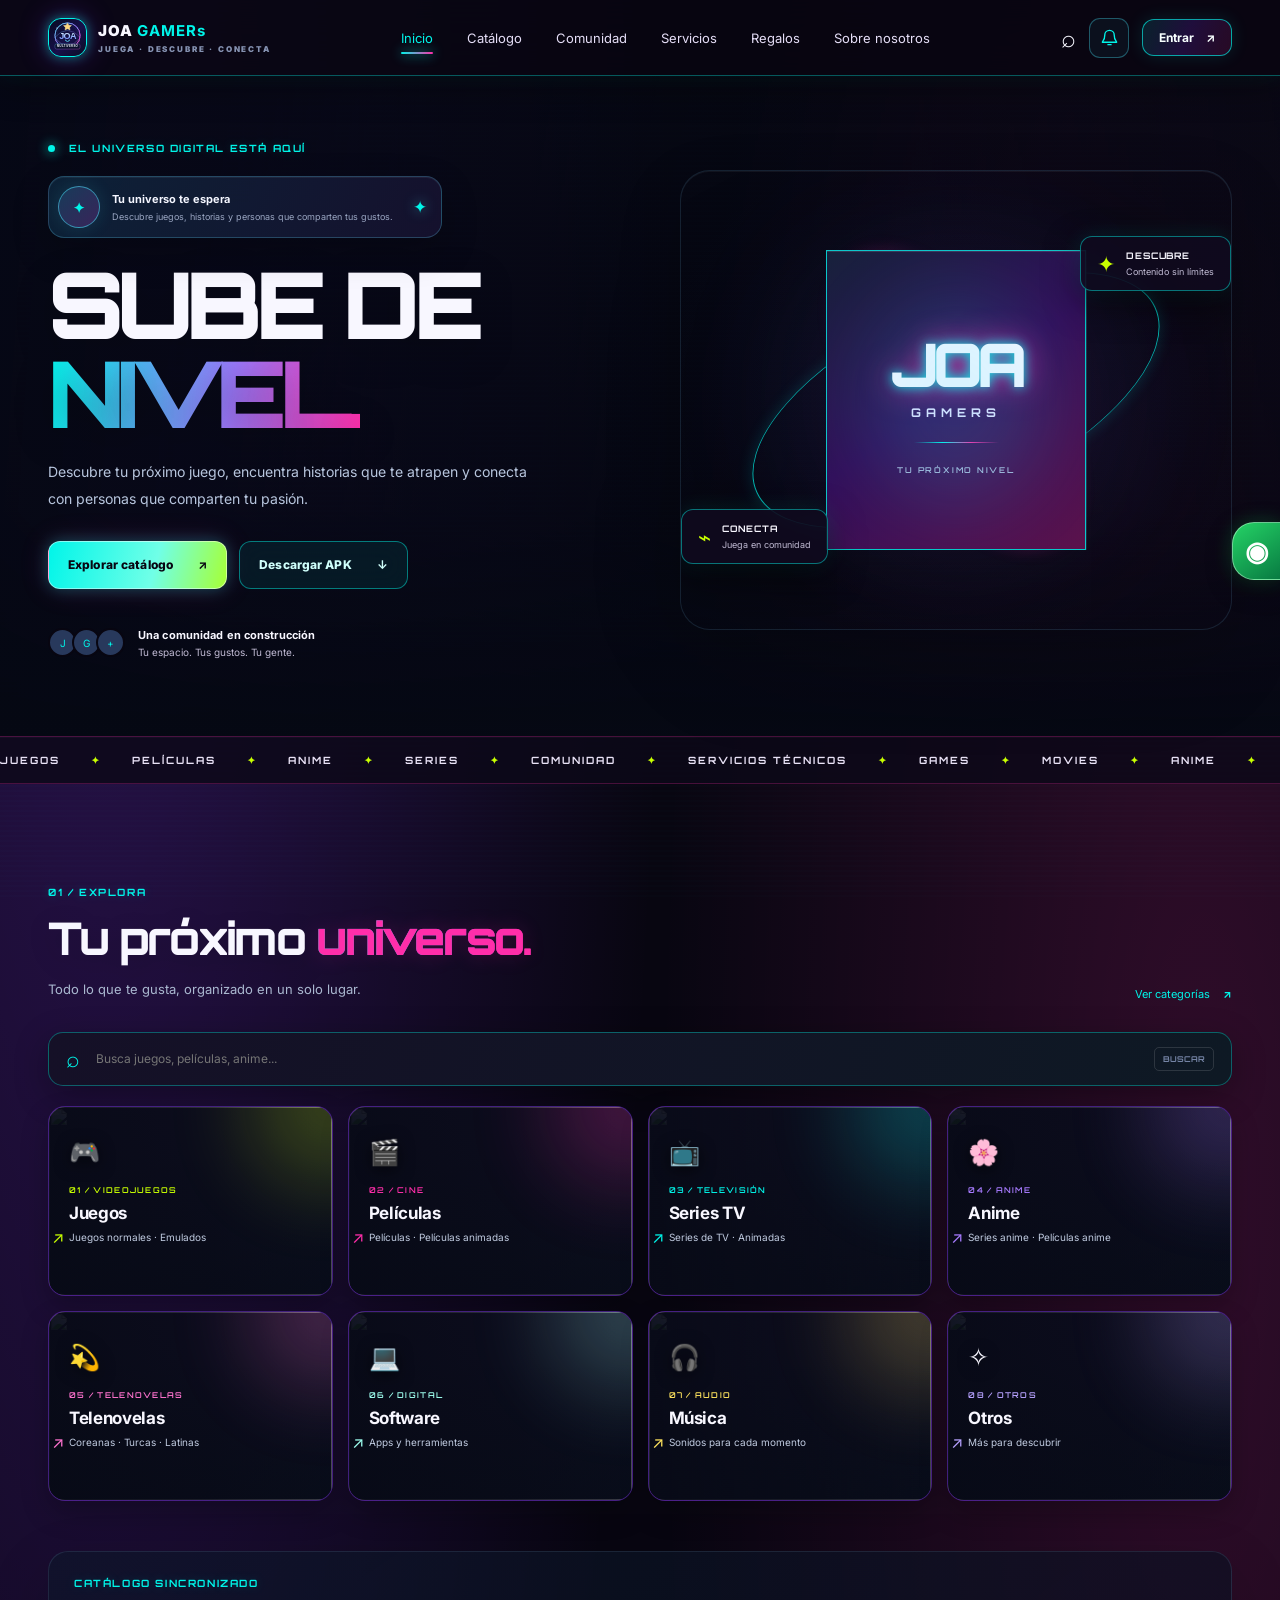
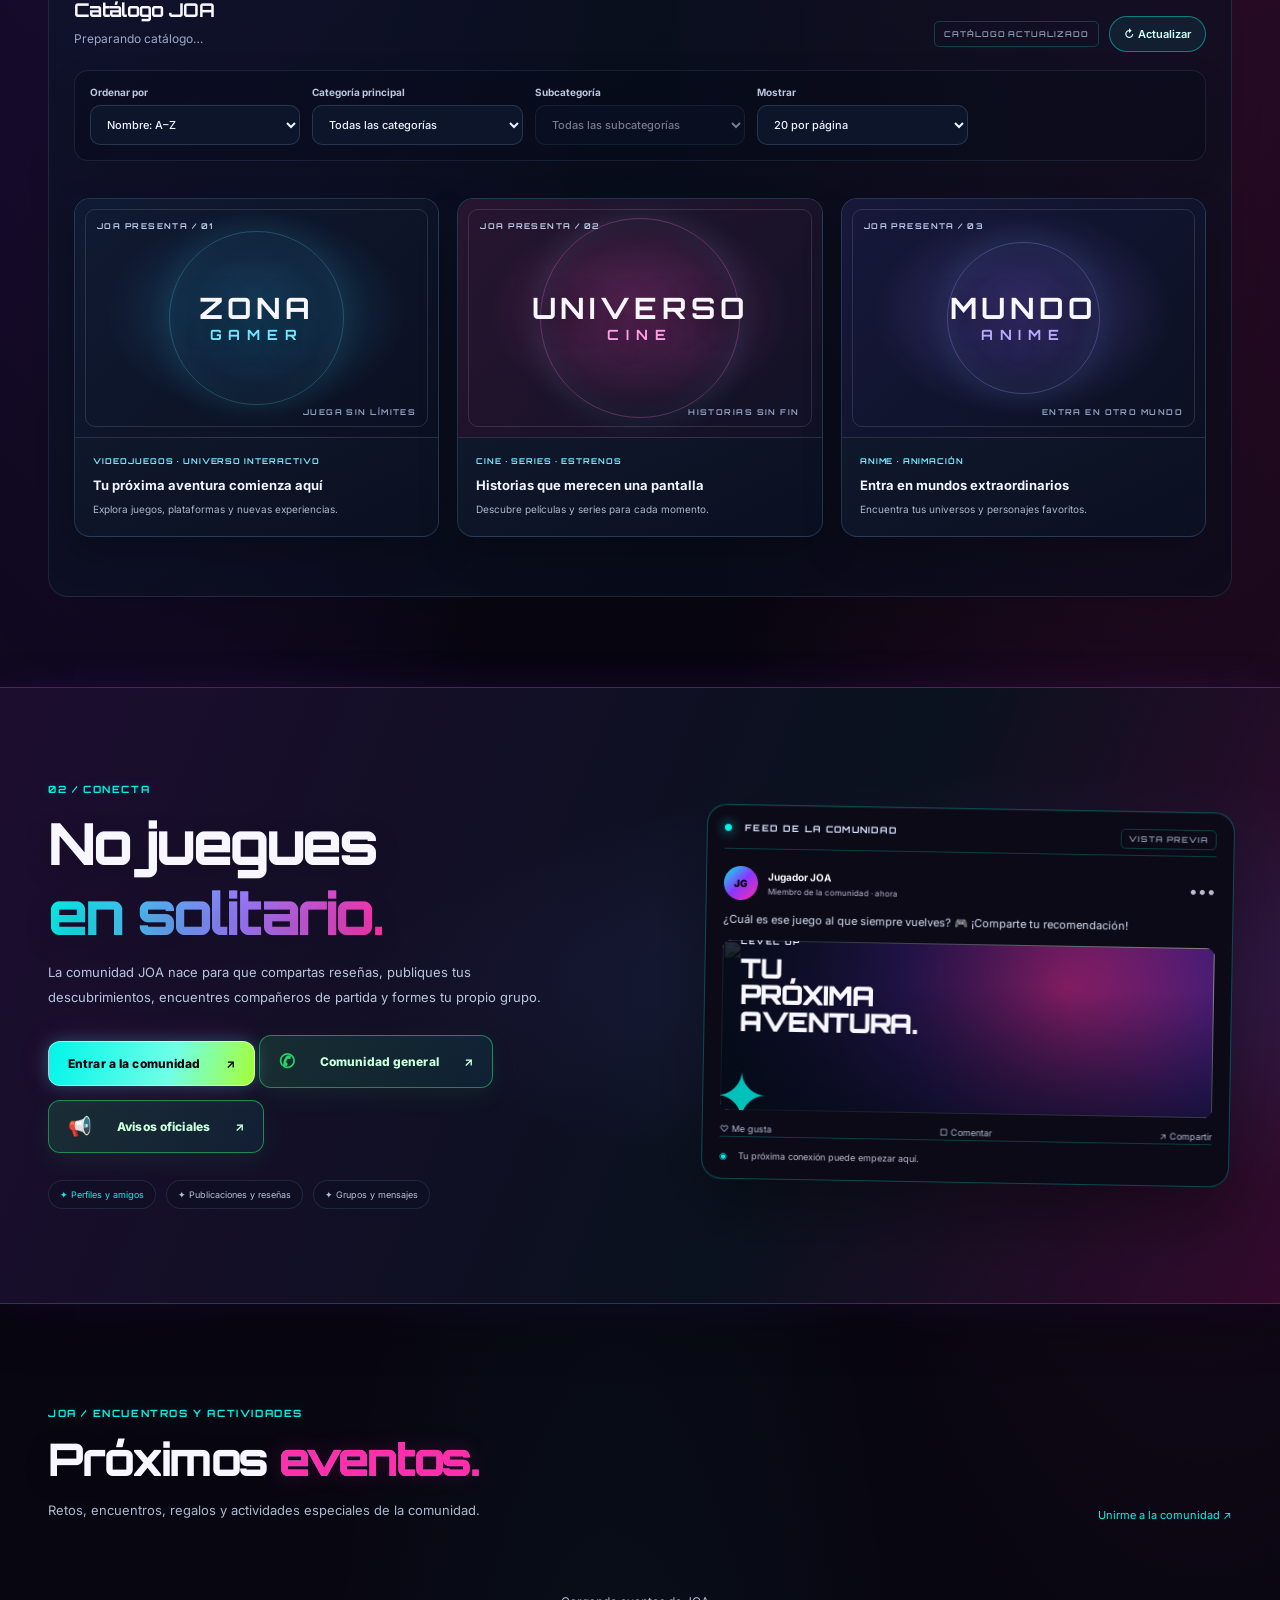
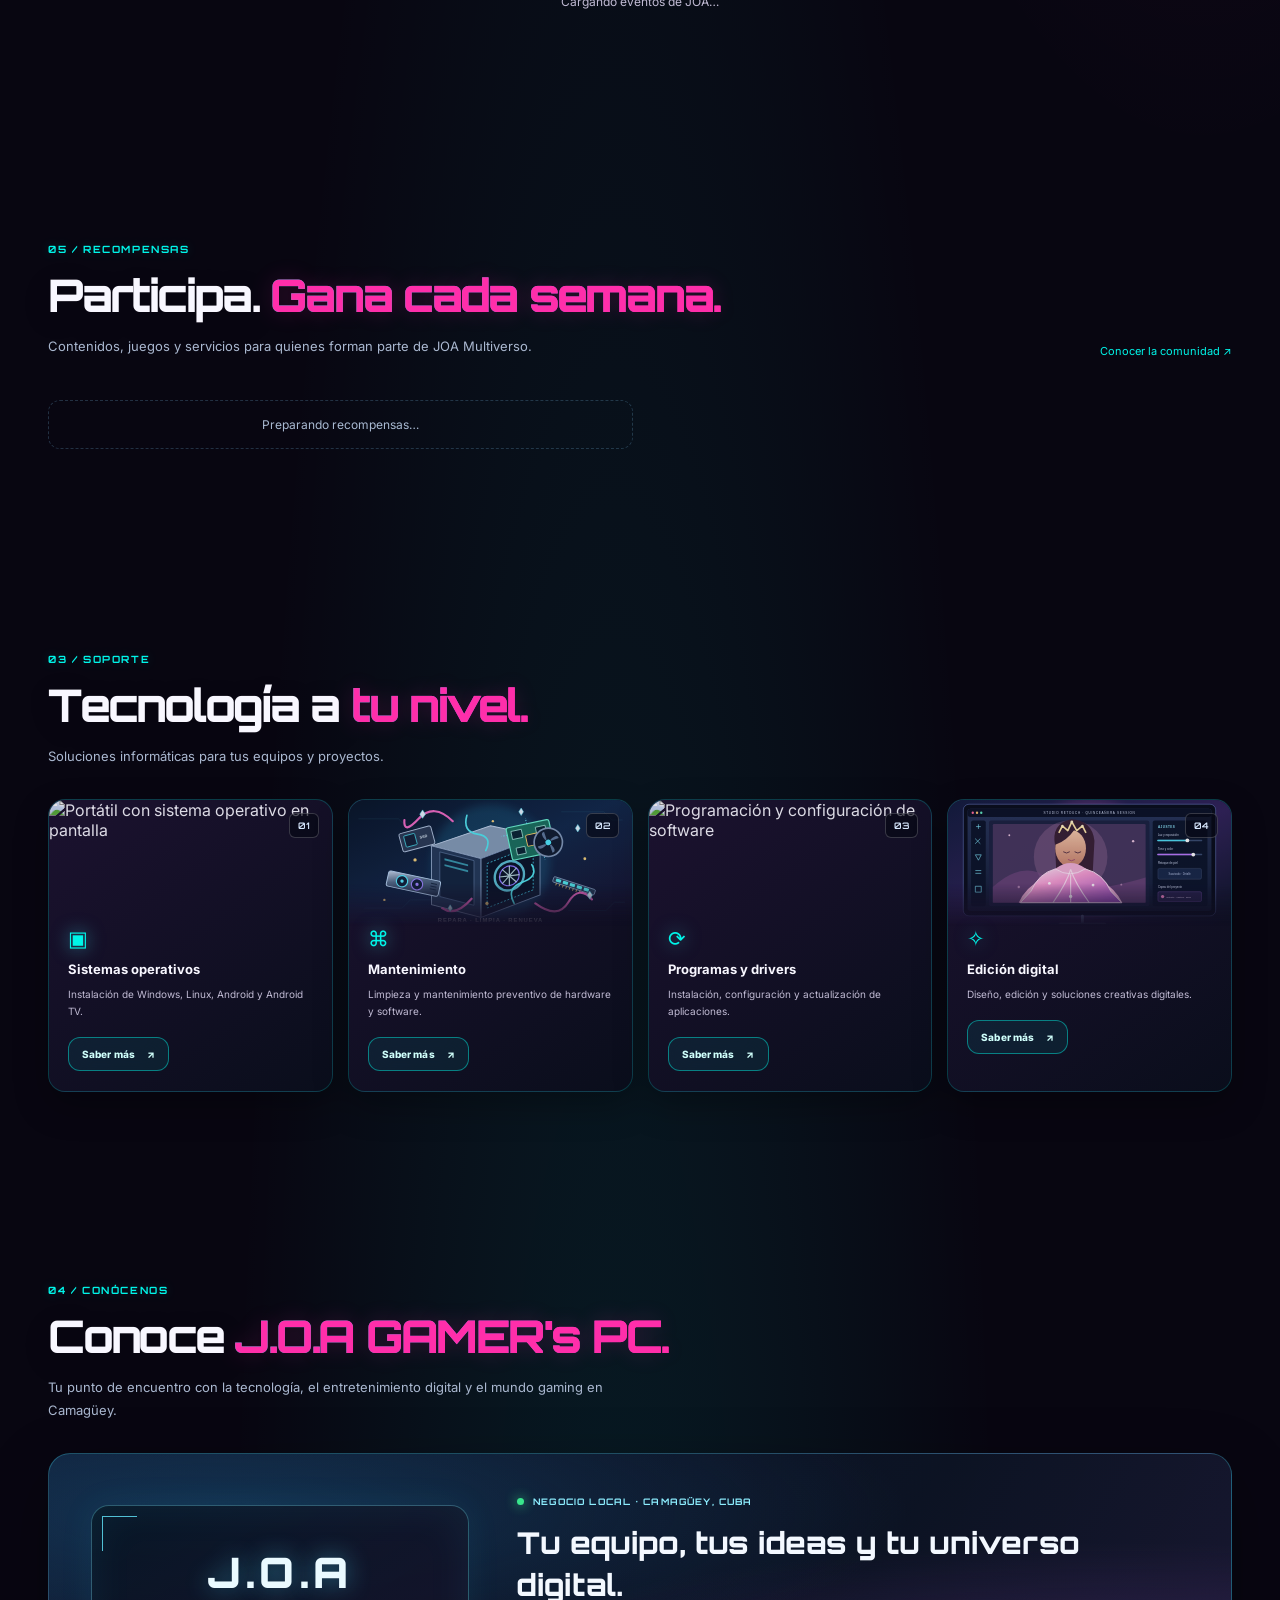
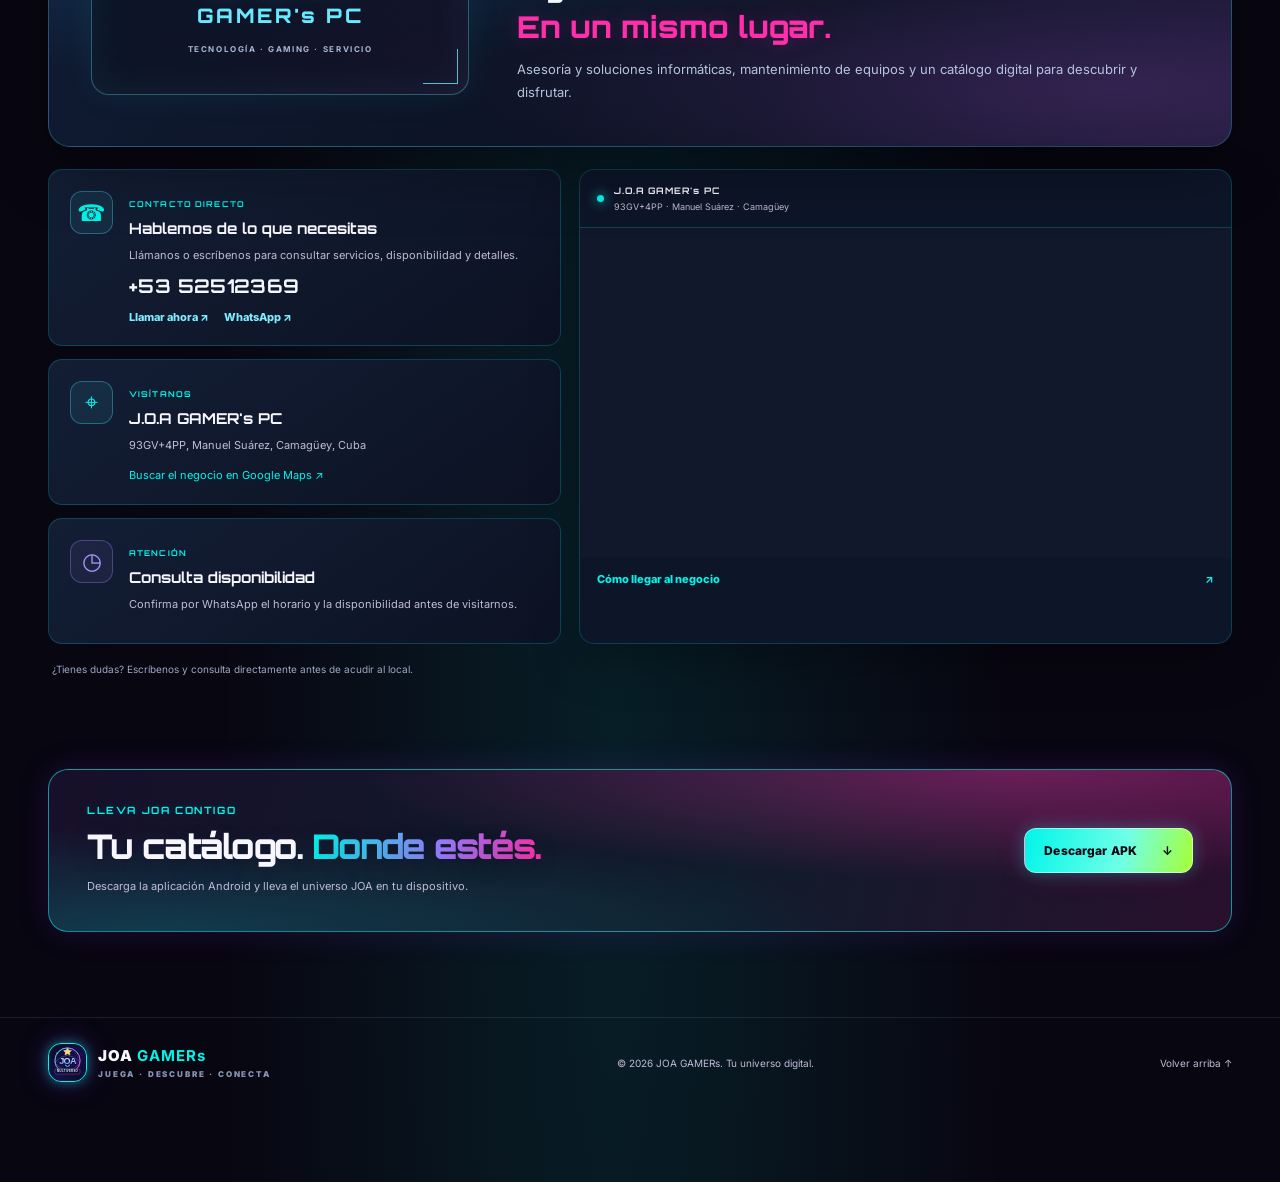
==== index.html @ 6a78ecd8 "Separar el acceso al catálogo de la portada JOA" ====
<!doctype html>
<html lang="es">
<head>
<meta charset="utf-8"><meta http-equiv="Cache-Control" content="no-cache, no-store, must-revalidate"><meta http-equiv="Pragma" content="no-cache"><meta http-equiv="Expires" content="0">
<meta name="viewport" content="width=device-width,initial-scale=1,viewport-fit=cover">
<meta name="theme-color" content="#070914">
<meta name="description" content="JOA Multiverso: descubre videojuegos, películas, series, anime, telenovelas y software. Explora el catálogo, participa en la comunidad gamer y conoce nuestros servicios tecnológicos en Camagüey, Cuba.">
<meta name="robots" content="index, follow, max-image-preview:large">
<link rel="canonical" href="https://junior18cubano-hash.github.io/mi-catalogo/">
<link rel="sitemap" type="application/xml" href="https://junior18cubano-hash.github.io/mi-catalogo/sitemap.xml">
<meta property="og:type" content="website">
<meta property="og:locale" content="es_ES">
<meta property="og:site_name" content="JOA Multiverso">
<meta property="og:title" content="JOA Multiverso | Juegos, entretenimiento y comunidad gamer">
<meta property="og:description" content="Explora videojuegos, cine, anime, series y software. Conecta con jugadores, participa en la comunidad y descubre JOA Multiverso.">
<meta property="og:url" content="https://junior18cubano-hash.github.io/mi-catalogo/">
<meta name="twitter:card" content="summary">
<meta name="twitter:title" content="JOA Multiverso | Tu universo digital">
<meta name="twitter:description" content="Juega, descubre y conecta. Videojuegos, entretenimiento y comunidad gamer en JOA Multiverso.">
<meta name="application-name" content="JOA Multiverso">
<meta name="author" content="JOA GAMERs">
<link rel="icon" type="image/svg+xml" href="assets/ioa-multiverso-icon.svg?v=20261108">
<title>JOA Multiverso | Videojuegos, anime, cine y comunidad gamer</title>
<link rel="preconnect" href="https://fonts.googleapis.com"><link rel="preconnect" href="https://fonts.gstatic.com" crossorigin><link href="https://fonts.googleapis.com/css2?family=Orbitron:wght@500;600;700;800;900&family=Inter:wght@400;500;600;700;800&display=swap" rel="stylesheet">
<link rel="stylesheet" href="styles.css?v=20261121-mi-joa-avatar1"></head>
<script type="application/ld+json">
{
  "@context": "https://schema.org",
  "@graph": [
    {
      "@type": "WebSite",
      "@id": "https://junior18cubano-hash.github.io/mi-catalogo/#website",
      "url": "https://junior18cubano-hash.github.io/mi-catalogo/",
      "name": "JOA Multiverso",
      "alternateName": "JOA GAMERs",
      "inLanguage": "es",
      "description": "Catálogo digital de videojuegos, películas, series, anime, telenovelas y software, con comunidad gamer y servicios tecnológicos."
    },
    {
      "@type": "LocalBusiness",
      "@id": "https://junior18cubano-hash.github.io/mi-catalogo/#business",
      "name": "J.O.A GAMER's PC",
      "url": "https://junior18cubano-hash.github.io/mi-catalogo/",
      "telephone": "+5352512369",
      "description": "Servicios tecnológicos, soporte informático y comunidad de entretenimiento digital en Camagüey, Cuba.",
      "address": {
        "@type": "PostalAddress",
        "streetAddress": "93GV+4PP, Manuel Suárez",
        "addressLocality": "Camagüey",
        "addressCountry": "CU"
      }
    }
  ]
}
</script>
<body>
<div class="ambient ambient-a"></div><div class="ambient ambient-b"></div>
<header class="topbar"><a class="brand" href="#home"><span class="brand-mark"><img src="assets/ioa-multiverso-icon.svg?v=20261108" alt=""></span><span>JOA <b>GAMERs</b><small>JUEGA · DESCUBRE · CONECTA</small></span></a>
<nav class="desktop-nav"><a class="active" href="#home">Inicio</a><a href="catalogo.html">Catálogo</a><a href="#community">Comunidad</a><a href="#services">Servicios</a><a href="#rewards-showcase">Regalos</a><a href="#about">Sobre nosotros</a><a class="admin-entry" href="admin.html" hidden style="display:none">Panel admin ↗</a></nav>
<div class="top-actions"><a class="icon-btn" href="catalogo.html" aria-label="Buscar">⌕</a><div class="notifications-wrap" id="notifications-wrap"><button class="notification-bell" id="notifications-toggle" type="button" aria-label="Notificaciones" aria-expanded="false"><svg viewBox="0 0 24 24" aria-hidden="true"><path d="M18 9a6 6 0 0 0-12 0c0 7-3 7-3 9h18c0-2-3-2-3-9M10 21h4"/></svg><span id="notification-count" class="notification-count" hidden>0</span></button><dialog class="notification-panel" id="notification-panel" aria-labelledby="notification-title"><div class="notification-panel-head"><div><b id="notification-title">Notificaciones</b><small>Tu actividad en JOA</small></div><div class="notification-head-actions"><button id="notifications-mark-all" type="button">Leer todas</button><button id="notifications-close" class="notification-dialog-close" type="button" aria-label="Cerrar notificaciones">×</button></div></div><div id="notification-list" class="notification-list" aria-live="polite" aria-relevant="additions text"><div class="notification-empty">Inicia sesión para ver tus notificaciones.</div></div></dialog></div><a class="login-btn account-entry" id="login-open" href="#login" aria-label="Iniciar sesión" title="Iniciar sesión">Entrar <span>↗</span></a></div></header>
<main id="home">
<section class="hero shell"><div class="hero-copy"><div class="eyebrow"><i></i> EL UNIVERSO DIGITAL ESTÁ AQUÍ</div>
<div class="hero-welcome" id="hero-welcome" aria-live="polite"><span class="hero-welcome-avatar" id="hero-welcome-avatar">✦</span><span class="hero-welcome-copy"><strong id="hero-welcome-title">Tu universo te espera</strong><small id="hero-welcome-subtitle">Descubre juegos, historias y personas que comparten tus gustos.</small></span><span class="hero-welcome-spark" aria-hidden="true">✦</span></div><h1>SUBE DE<br><span>NIVEL.</span></h1><p>Descubre tu próximo juego, encuentra historias que te atrapen y conecta con personas que comparten tu pasión.</p><div class="hero-actions"><a class="button button-primary" href="catalogo.html">Explorar catálogo <b>↗</b></a><a class="button button-ghost" href="actualizacion/">Descargar APK <b>↓</b></a></div><div class="hero-proof"><div class="avatar-stack"><i>J</i><i>G</i><i>+</i></div><span><b>Una comunidad en construcción</b><small>Tu espacio. Tus gustos. Tu gente.</small></span></div></div>
<div class="hero-art"><div class="orbit orbit-one"></div><div class="orbit orbit-two"></div><div class="hero-core"><div class="core-glow"></div><span class="core-j">JOA</span><span class="core-sub">GAMERS</span><div class="core-line"></div><span class="core-tag">TU PRÓXIMO NIVEL</span></div><div class="float-card float-top"><span>✦</span><div><b>DESCUBRE</b><small>Contenido sin límites</small></div></div><div class="float-card float-bottom"><span>⌁</span><div><b>CONECTA</b><small>Juega en comunidad</small></div></div></div></section>
<section class="continue-section shell" id="continue-section" aria-labelledby="continue-title" hidden><div class="continue-heading"><div><div class="eyebrow">TU HISTORIAL / A TU RITMO</div><h2 id="continue-title">Continúa <span>explorando.</span></h2><p>Retoma los contenidos que has consultado recientemente.</p></div><span class="continue-count" id="continue-count">0 contenidos</span></div><div class="continue-grid" id="continue-grid"></div></section>
<section class="ticker"><div>JUEGOS <i>✦</i> PELÍCULAS <i>✦</i> ANIME <i>✦</i> SERIES <i>✦</i> COMUNIDAD <i>✦</i> SERVICIOS TÉCNICOS <i>✦</i> GAMES <i>✦</i> MOVIES <i>✦</i> ANIME <i>✦</i> SERIES <i>✦</i></div></section>
<section class="section shell" id="catalog"><div class="section-heading"><div><div class="eyebrow">01 / EXPLORA</div><h2>Tu próximo <span>universo.</span></h2><p>Todo lo que te gusta, organizado en un solo lugar.</p></div><a class="text-link" href="#catalog-grid">Ver categorías <b>↗</b></a></div>
<div class="search-panel" id="search-panel"><span>⌕</span><input id="catalog-search" placeholder="Busca juegos, películas, anime..." aria-label="Buscar contenido"><kbd>BUSCAR</kbd></div>
<div class="category-grid" id="catalog-grid">
<button class="category-card cat-game" data-category="juego"><img class="category-scene" src="https://images.unsplash.com/photo-1511512578047-dfb367046420?auto=format&amp;fit=crop&amp;w=760&amp;q=68" alt="" loading="lazy" decoding="async"><span class="cat-icon">🎮</span><span class="cat-number">01 / VIDEOJUEGOS</span><b>Juegos</b><small>Juegos normales · Emulados</small><i>↗</i></button>
<button class="category-card cat-movie" data-category="pelicula"><img class="category-scene" src="https://images.unsplash.com/photo-1485846234645-a62644f84728?auto=format&amp;fit=crop&amp;w=760&amp;q=68" alt="" loading="lazy" decoding="async"><span class="cat-icon">🎬</span><span class="cat-number">02 / CINE</span><b>Películas</b><small>Películas · Películas animadas</small><i>↗</i></button>
<button class="category-card cat-series" data-category="serie"><img class="category-scene" src="https://images.unsplash.com/photo-1522869635100-9f4c5e86aa37?auto=format&amp;fit=crop&amp;w=760&amp;q=68" alt="" loading="lazy" decoding="async"><span class="cat-icon">📺</span><span class="cat-number">03 / TELEVISIÓN</span><b>Series TV</b><small>Series de TV · Animadas</small><i>↗</i></button>
<button class="category-card cat-anime" data-category="anime"><img class="category-scene" src="https://images.unsplash.com/photo-1578632767115-351597cf2477?auto=format&amp;fit=crop&amp;w=760&amp;q=68" alt="" loading="lazy" decoding="async"><span class="cat-icon">🌸</span><span class="cat-number">04 / ANIME</span><b>Anime</b><small>Series anime · Películas anime</small><i>↗</i></button>
<button class="category-card cat-novela" data-category="novela"><img class="category-scene" src="https://images.unsplash.com/photo-1518837695005-2083093ee35b?auto=format&amp;fit=crop&amp;w=760&amp;q=68" alt="" loading="lazy" decoding="async"><span class="cat-icon">💫</span><span class="cat-number">05 / TELENOVELAS</span><b>Telenovelas</b><small>Coreanas · Turcas · Latinas</small><i>↗</i></button>
<button class="category-card cat-software" data-category="software"><img class="category-scene" src="https://images.unsplash.com/photo-1518770660439-4636190af475?auto=format&amp;fit=crop&amp;w=760&amp;q=68" alt="" loading="lazy" decoding="async"><span class="cat-icon">💻</span><span class="cat-number">06 / DIGITAL</span><b>Software</b><small>Apps y herramientas</small><i>↗</i></button>
<button class="category-card cat-music" data-category="musica"><img class="category-scene" src="https://images.unsplash.com/photo-1516280440614-37939bbacd81?auto=format&amp;fit=crop&amp;w=760&amp;q=68" alt="" loading="lazy" decoding="async"><span class="cat-icon">🎧</span><span class="cat-number">07 / AUDIO</span><b>Música</b><small>Sonidos para cada momento</small><i>↗</i></button>
<button class="category-card cat-other" data-category="otros"><img class="category-scene" src="https://images.unsplash.com/photo-1519389950473-47ba0277781c?auto=format&amp;fit=crop&amp;w=760&amp;q=68" alt="" loading="lazy" decoding="async"><span class="cat-icon">✧</span><span class="cat-number">08 / OTROS</span><b>Otros</b><small>Más para descubrir</small><i>↗</i></button>
</div><div class="catalog-results" id="catalog-results"><div class="results-head"><div><div class="eyebrow">CATÁLOGO SINCRONIZADO</div><h3 id="results-title">Catálogo JOA</h3><p id="catalog-status" class="catalog-status" role="status">Preparando catálogo…</p><small id="catalog-count" class="catalog-count"></small></div><div class="catalog-tools"><span class="demo-tag">CATÁLOGO ACTUALIZADO</span><button type="button" id="catalog-refresh" class="catalog-refresh">↻ Actualizar</button></div></div><div class="catalog-toolbar"><label>Ordenar por<select id="catalog-sort"><option value="name">Nombre: A–Z</option><option value="recent">Más recientes</option><option value="added">✦ Últimas incorporaciones</option><option value="views">Más vistos</option><option value="rating">Mejor valorados · ficha externa</option><option value="year">Año de lanzamiento</option></select></label><label>Categoría principal<select id="catalog-type-filter"><option value="">Todas las categorías</option><option value="juego">Juegos</option><option value="pelicula">Películas</option><option value="serie">Series TV</option><option value="anime">Anime</option><option value="novela">Telenovelas</option><option value="software">Software</option><option value="musica">Música</option><option value="otros">Otros</option></select></label><label>Subcategoría<select id="catalog-subcategory-filter" disabled><option value="">Todas las subcategorías</option></select></label><label id="catalog-platform-wrap" hidden>Consola / plataforma<select id="catalog-platform-filter"><option value="">Todas las plataformas</option></select></label><label>Mostrar<select id="catalog-page-size"><option value="20" selected>20 por página</option><option value="30">30 por página</option><option value="40">40 por página</option></select></label></div><div class="catalog-pagination" id="catalog-pagination" aria-label="Páginas del catálogo"></div><div class="content-grid" id="content-grid"><article class="content-card catalog-feature-card feature-game"><div class="poster poster-one"><span class="feature-kicker">JOA PRESENTA / 01</span><strong>ZONA<span>GAMER</span></strong><i class="feature-orbit"></i><small>JUEGA SIN LÍMITES</small></div><div><small>VIDEOJUEGOS · UNIVERSO INTERACTIVO</small><b>Tu próxima aventura comienza aquí</b><p>Explora juegos, plataformas y nuevas experiencias.</p></div></article><article class="content-card catalog-feature-card feature-cinema"><div class="poster poster-two"><span class="feature-kicker">JOA PRESENTA / 02</span><strong>UNIVERSO<span>CINE</span></strong><i class="feature-orbit"></i><small>HISTORIAS SIN FIN</small></div><div><small>CINE · SERIES · ESTRENOS</small><b>Historias que merecen una pantalla</b><p>Descubre películas y series para cada momento.</p></div></article><article class="content-card catalog-feature-card feature-anime"><div class="poster poster-three"><span class="feature-kicker">JOA PRESENTA / 03</span><strong>MUNDO<span>ANIME</span></strong><i class="feature-orbit"></i><small>ENTRA EN OTRO MUNDO</small></div><div><small>ANIME · ANIMACIÓN</small><b>Entra en mundos extraordinarios</b><p>Encuentra tus universos y personajes favoritos.</p></div></article></div><div class="catalog-pagination catalog-pagination-bottom" id="catalog-pagination-bottom" aria-label="Páginas del catálogo"></div></div>
</section>
<section class="community-section" id="community"><div class="shell community-layout"><div class="community-copy"><div class="eyebrow">02 / CONECTA</div><h2>No juegues<br><span>en solitario.</span></h2><p>La comunidad JOA nace para que compartas reseñas, publiques tus descubrimientos, encuentres compañeros de partida y formes tu propio grupo.</p><button class="button button-primary" id="community-join">Entrar a la comunidad <b>↗</b></button>
<a class="button button-whatsapp-group" href="https://chat.whatsapp.com/E8Kv1wHaYFpFyyFL3GdOYJ?s=cl&p=a&iam=2" target="_blank" rel="noopener noreferrer" aria-label="Unirme al grupo de conversación de JOA Multiverso"><span aria-hidden="true">✆</span> Comunidad general <b>↗</b></a>
<a class="button button-whatsapp-group" href="https://chat.whatsapp.com/I4Lldg4F2lm1ddlNSFIVB7?s=cl&p=a&iam=2" target="_blank" rel="noopener noreferrer" aria-label="Unirme al grupo de avisos oficiales de JOA Multiverso"><span aria-hidden="true">📢</span> Avisos oficiales <b>↗</b></a><div class="community-points"><span>✦ Perfiles y amigos</span><span>✦ Publicaciones y reseñas</span><span>✦ Grupos y mensajes</span></div></div>
<div class="social-preview"><div class="social-top"><span class="live-dot"></span> FEED DE LA COMUNIDAD <span class="preview-label">VISTA PREVIA</span></div><article class="post-preview"><div class="post-user"><div class="userpic">JG</div><div><b>Jugador JOA</b><small>Miembro de la comunidad · ahora</small></div><span>•••</span></div><p>¿Cuál es ese juego al que siempre vuelves? 🎮 ¡Comparte tu recomendación!</p><div class="post-art"><img class="post-art-scene" src="https://images.unsplash.com/photo-1542751371-adc38448a05e?auto=format&amp;fit=crop&amp;w=1100&amp;q=76" alt="" loading="lazy" decoding="async"><span>LEVEL UP</span><b>TU<br>PRÓXIMA<br>AVENTURA.</b><i>✦</i></div><div class="post-actions"><span>♡ Me gusta</span><span>▢ Comentar</span><span>↗ Compartir</span></div></article><div class="social-bottom"><span>◉</span> Tu próxima conexión puede empezar aquí.</div></div></div>
<div class="community-workspace" id="community-workspace" hidden>
 <div class="community-workspace-head"><div><div class="eyebrow">JOA SOCIAL / TU ESPACIO</div><h2>Bienvenido, <span id="community-user-name">jugador</span></h2><p>Comparte, descubre y conecta con la comunidad.</p></div><div class="community-account"><span id="community-account-email"></span><button type="button" id="community-signout" class="community-logout">Cerrar sesión</button></div></div>
 <div class="community-tabs" role="tablist"><button class="active" data-community-tab="feed">Publicaciones</button><button data-community-tab="friends">Amigos</button><button data-community-tab="messages">Chats</button><button data-community-tab="groups">Grupos</button><button data-community-tab="reviews">Reseñas</button><button data-community-tab="favorites">♥ Favoritos</button><button data-community-tab="lists">▤ Mis listas</button><button data-community-tab="profile">Mi perfil</button><button data-community-tab="rewards">🎁 Regalos</button></div>
 <div class="community-panel" id="community-feed-panel">
  <form id="community-post-form" class="community-composer"><div class="community-composer-title"><span class="community-avatar" id="community-avatar">JG</span><div><b>¿Qué quieres compartir?</b><small>Publica una idea, recomendación o logro.</small></div></div><textarea id="community-post-body" maxlength="5000" rows="3" placeholder="Cuéntale algo a la comunidad JOA…" required></textarea><div class="community-composer-actions"><small>Respeta a los demás jugadores. Nada de spam.</small><button class="button button-primary" type="submit">Publicar <b>↗</b></button></div></form>
  <div class="community-feed-heading"><div><div class="eyebrow">EN DIRECTO</div><h3>Lo que pasa en JOA</h3></div><button id="community-feed-refresh" class="catalog-refresh" type="button">↻ Actualizar</button></div>
  <div id="community-feed-list" class="community-feed-list"><p class="community-loading">Cargando publicaciones…</p></div>
 </div>
 <div class="community-panel" id="community-friends-panel" hidden><div class="community-feature-card"><div class="eyebrow">CONECTA / DIRECTORIO JOA</div><div class="community-directory-heading"><div><h3>Libreta de jugadores</h3><p>Descubre miembros de JOA por nombre, usuario o juegos que buscan compartir.</p></div><button id="community-friend-refresh" class="catalog-refresh" type="button">↻ Actualizar</button></div><input id="community-friend-query" type="search" placeholder="Buscar jugador, juego o plataforma…"><div id="community-friend-results"><p class="community-loading">Cargando jugadores…</p></div></div><div class="community-feature-card"><h3>Solicitudes y amigos</h3><div id="community-friend-list">Cargando…</div></div></div>
 <div class="community-panel" id="community-messages-panel" hidden><div class="community-feature-card"><div class="eyebrow">MENSAJERÍA</div><h3>Tus conversaciones</h3><p>En General ves el último mensaje de cada conversación, ordenado por actividad. Abre cualquier chat para conversar en privado; los mensajes nuevos se sincronizan automáticamente.</p><div class="community-chat-layout"><div id="community-chat-list">Cargando conversaciones…</div><div class="community-chat-window"><div id="community-chat-title">Selecciona una conversación</div><div id="community-chat-messages"></div><form id="community-chat-form"><input id="community-chat-input" maxlength="5000" placeholder="Escribe un mensaje…" required><button>Enviar</button></form></div></div></div></div>
 <div class="community-panel" id="community-groups-panel" hidden>
 <div class="community-feature-card community-groups-create">
  <div class="eyebrow">JUEGA EN EQUIPO</div><h3>Crea tu propio grupo</h3><p>Reúne jugadores con los mismos intereses, plataformas y objetivos. Tú serás el creador y podrás administrar el espacio.</p>
  <form id="community-group-form" class="community-group-create-form">
   <label>Nombre del grupo<input id="community-group-name" placeholder="Ej.: Escuadrón Free Fire Camagüey" maxlength="70" required></label>
   <label>Descripción<textarea id="community-group-description" placeholder="¿Qué buscan o hacen en este grupo?" maxlength="240" rows="2"></textarea></label>
   <label>Categoría<input id="community-group-category" placeholder="Ej.: Shooter, supervivencia, cine, anime…" maxlength="50"></label>
   <label>Plataforma<input id="community-group-platform" placeholder="Ej.: Android, PC, PlayStation, Todas…" maxlength="70"></label>
   <label>Etiquetas<input id="community-group-tags" placeholder="Ej.: competitivo, cooperativo, casual" maxlength="180"></label>
   <label>Reglas<textarea id="community-group-rules" placeholder="Normas básicas para convivir en el grupo…" maxlength="800" rows="2"></textarea></label>
   <label>Visibilidad<select id="community-group-visibility"><option value="true">Público · cualquiera puede encontrarlo y unirse</option><option value="false">Privado · solo por invitación</option></select></label>
   <button class="button button-primary">＋ Crear grupo</button>
  </form>
 </div>
 <div class="community-feature-card"><div class="eyebrow">DESCUBRE TU EQUIPO</div><h3>Grupos de la comunidad</h3><p>Explora los grupos, conoce quién los creó, consulta sus miembros y únete a los que compartan tus intereses.</p><div id="community-group-list">Cargando grupos…</div></div>
 <div class="community-feature-card community-group-detail" id="community-group-detail" hidden></div>
</div>
 <div class="community-panel" id="community-favorites-panel" hidden>
  <div class="community-feature-card">
   <div class="eyebrow">COLECCIÓN PERSONAL / JOA</div>
   <div class="community-directory-heading"><div><h3>Mi lista de favoritos <span class="favorite-count" id="community-favorites-count">0</span></h3><p>Guarda juegos, películas, series, anime, telenovelas, software y más.</p></div>
    <div class="community-favorites-actions"><button type="button" class="button button-primary" id="favorites-share-whatsapp">Compartir por WhatsApp ↗</button><button type="button" class="catalog-refresh" id="favorites-refresh">↻ Actualizar</button></div>
   </div>
   <div id="community-favorites-list" class="community-favorites-list"><p class="community-loading">Cargando tus favoritos…</p></div>
  </div>
  <div class="community-feature-card">
   <div class="eyebrow">COMPARTE CON TU GENTE</div><h3>Enviar lista a un amigo</h3><p>Elige un amigo de JOA. Le enviaremos tu selección en una conversación privada.</p>
   <div id="community-favorites-friends"><p class="community-loading">Cargando amigos…</p></div>
  </div>
 </div>
 <div class="community-panel" id="community-lists-panel" hidden>
  <div class="community-feature-card">
   <div class="eyebrow">COLECCIONES PERSONALES / JOA</div>
   <h3>Mis listas de contenido</h3>
   <p>Crea colecciones independientes, añade cualquier contenido del catálogo y decide si las mantienes privadas o las compartes mediante un enlace.</p>
   <form id="user-list-create-form" class="joa-list-create-form">
    <label>Nombre de la lista<input id="user-list-title" maxlength="100" placeholder="Ej.: Mis juegos, Para jugar con amigos…" required></label>
    <label>Descripción (opcional)<textarea id="user-list-description" maxlength="1000" rows="2" placeholder="Cuéntales qué reúne esta lista…"></textarea></label>
    <label>Privacidad<select id="user-list-visibility"><option value="private">Privada · Solo yo</option><option value="link">Con enlace · Quien tenga el enlace puede verla</option><option value="public">Pública · Enlace compartible</option></select></label>
    <button class="button button-primary" type="submit" id="user-list-create">＋ Crear lista</button>
   </form>
  </div>
  <div class="community-feature-card">
   <div class="community-directory-heading"><div><h3>Mis colecciones</h3><p>Administra los contenidos, comparte, envía a tus amigos o imprime.</p></div><button type="button" class="catalog-refresh" id="user-lists-refresh">↻ Actualizar</button></div>
   <div id="user-lists-status" class="community-loading" role="status">Cargando tus listas…</div>
   <div id="user-lists-grid" class="joa-user-lists-grid"></div>
  </div>
 </div>
 <div class="community-panel" id="community-reviews-panel" hidden><div class="community-feature-card"><div class="eyebrow">CATÁLOGO + COMUNIDAD</div><h3>Comparte tu opinión</h3><p>Busca un juego, película, serie o anime del catálogo y deja tu valoración.</p><input id="community-review-search" placeholder="Buscar en el catálogo JOA…"><div id="community-review-matches"></div><div id="community-review-selected" class="community-review-selected" hidden></div><form id="community-review-form" hidden><label>Tu valoración<select id="community-review-rating"><option value="5">★★★★★ — Me encantó</option><option value="4">★★★★☆ — Muy bueno</option><option value="3">★★★☆☆ — Está bien</option><option value="2">★★☆☆☆ — No me gustó mucho</option><option value="1">★☆☆☆☆ — No lo recomiendo</option></select></label><label>Tu reseña<textarea id="community-review-body" rows="4" maxlength="3000" placeholder="¿Qué te pareció? Evita spoilers sin avisar." required></textarea></label><button class="button button-primary">Publicar reseña</button></form></div><div class="community-feature-card"><h3>Reseñas recientes</h3><div id="community-review-feed">Cargando reseñas…</div></div></div>
 <div class="community-panel" id="community-rewards-panel" hidden><div class="community-feature-card"><div class="eyebrow">JOA REWARDS / MÉRITO Y COMUNIDAD</div><h3>Regalos y recompensas</h3><p>Participa en campañas, demuestra tu actividad y gana premios por formar parte de la comunidad.</p><div id="reward-campaign-list" class="reward-campaign-list"></div></div><div class="community-feature-card"><div class="eyebrow">TU HISTORIAL</div><h3>Mis participaciones</h3><div id="reward-my-claims"></div><div id="reward-my-weekly" class="reward-weekly-personal"></div></div></div>
 <div class="community-panel" id="community-profile-panel" hidden><div class="community-feature-card"><div class="eyebrow">TU IDENTIDAD</div><h3>Personaliza tu perfil</h3><form id="community-profile-form"><label>Nombre visible<input id="community-profile-name" maxlength="60" required></label><label>Nombre de usuario<input id="community-profile-username" maxlength="24" pattern="[A-Za-z0-9_]+" required></label><label>Biografía<textarea id="community-profile-bio" maxlength="240" rows="3" placeholder="Cuéntales a otros jugadores un poco sobre ti…"></textarea></label><label>Juegos que buscas / plataformas<textarea id="community-profile-games" maxlength="300" rows="3" placeholder="Ej.: Busco equipo para Free Fire y Minecraft. Juego en Android y PC; prefiero cooperativo."></textarea></label><button class="button button-primary">Guardar perfil</button></form><p id="community-profile-status" class="community-hint"></p></div></div>
</div></section>
<section class="section shell joa-events-section" id="joa-events-public"><div class="section-heading"><div><div class="eyebrow">JOA / ENCUENTROS Y ACTIVIDADES</div><h2>Próximos <span>eventos.</span></h2><p>Retos, encuentros, regalos y actividades especiales de la comunidad.</p></div><a class="text-link" href="#community">Unirme a la comunidad ↗</a></div><div id="joa-public-events-list" class="joa-public-events-list"><p class="community-loading">Cargando eventos de JOA…</p></div></section>
<section class="section shell" id="rewards-showcase"><div class="section-heading"><div><div class="eyebrow">05 / RECOMPENSAS</div><h2>Participa. <span>Gana cada semana.</span></h2><p>Contenidos, juegos y servicios para quienes forman parte de JOA Multiverso.</p></div><a class="text-link" href="#community">Conocer la comunidad ↗</a></div><div id="reward-public-campaign-list" class="reward-campaign-list"><p class="community-loading">Preparando recompensas…</p></div></section>
<section class="section shell" id="services"><div class="section-heading"><div><div class="eyebrow">03 / SOPORTE</div><h2>Tecnología a <span>tu nivel.</span></h2><p>Soluciones informáticas para tus equipos y proyectos.</p></div></div><div class="services-grid" id="services-grid"><article class="service-card"><span>01</span><img class="service-image" src="https://images.unsplash.com/photo-1517336714731-489689fd1ca8?auto=format&amp;fit=crop&amp;w=720&amp;q=80" alt="Portátil con sistema operativo en pantalla" loading="lazy" decoding="async"><div class="service-icon">▣</div><h3>Sistemas operativos</h3><p>Instalación de Windows, Linux, Android y Android TV.</p><button type="button" class="button button-ghost service-more" data-service-open>Saber más <span aria-hidden="true">↗</span></button></article><article class="service-card"><span>02</span><img class="service-image" src="assets/service-pc-desarmada.svg?v=20261109-2" alt="Computadora de escritorio desarmada en componentes para mantenimiento" loading="lazy" decoding="async"><div class="service-icon">⌘</div><h3>Mantenimiento</h3><p>Limpieza y mantenimiento preventivo de hardware y software.</p><button type="button" class="button button-ghost service-more" data-service-open>Saber más <span aria-hidden="true">↗</span></button></article><article class="service-card"><span>03</span><img class="service-image" src="https://images.unsplash.com/photo-1498050108023-c5249f4df085?auto=format&amp;fit=crop&amp;w=720&amp;q=80" alt="Programación y configuración de software" loading="lazy" decoding="async"><div class="service-icon">⟳</div><h3>Programas y drivers</h3><p>Instalación, configuración y actualización de aplicaciones.</p><button type="button" class="button button-ghost service-more" data-service-open>Saber más <span aria-hidden="true">↗</span></button></article><article class="service-card"><span>04</span><img class="service-image" src="assets/service-edicion-quince.svg?v=20261109-2" alt="Programa de edición fotográfica retocando el retrato de una quinceañera" loading="lazy" decoding="async"><div class="service-icon">✧</div><h3>Edición digital</h3><p>Diseño, edición y soluciones creativas digitales.</p><button type="button" class="button button-ghost service-more" data-service-open>Saber más <span aria-hidden="true">↗</span></button></article></div></section>
<section class="section shell about-section" id="about">
 <div class="section-heading"><div><div class="eyebrow">04 / CONÓCENOS</div><h2>Conoce <span>J.O.A GAMER's PC.</span></h2><p>Tu punto de encuentro con la tecnología, el entretenimiento digital y el mundo gaming en Camagüey.</p></div></div>
 <div class="about-business-hero">
  <div class="about-business-mark"><span>J.O.A</span><b>GAMER's PC</b><i>TECNOLOGÍA · GAMING · SERVICIO</i></div>
  <div class="about-business-copy"><span class="about-business-kicker"><i></i> NEGOCIO LOCAL · CAMAGÜEY, CUBA</span><h3>Tu equipo, tus ideas y tu universo digital.<br><span>En un mismo lugar.</span></h3><p>Asesoría y soluciones informáticas, mantenimiento de equipos y un catálogo digital para descubrir y disfrutar.</p>
  </div>
 </div>
 <div class="about-layout">
  <div class="about-info">
   <article class="about-contact-card"><span class="about-card-icon">☎</span><div><small>CONTACTO DIRECTO</small><h3>Hablemos de lo que necesitas</h3><p>Llámanos o escríbenos para consultar servicios, disponibilidad y detalles.</p><strong>+53 52512369</strong><div class="about-contact-actions"><a class="about-action-link" href="tel:+5352512369">Llamar ahora ↗</a><a class="about-action-link" href="https://wa.me/5352512369" target="_blank" rel="noopener noreferrer">WhatsApp ↗</a></div></div></article>
   <article class="about-contact-card about-address-card"><span class="about-card-icon">⌖</span><div><small>VISÍTANOS</small><h3>J.O.A GAMER's PC</h3><p>93GV+4PP, Manuel Suárez, Camagüey, Cuba</p><a class="text-link" href="https://www.google.com/maps/search/?api=1&query=J.O.A%20GAMER%27s%20PC%2C%2093GV%2B4PP%2C%20Manuel%20Su%C3%A1rez%2C%20Camag%C3%BCey%2C%20Cuba" target="_blank" rel="noopener noreferrer">Buscar el negocio en Google Maps ↗</a></div></article>
   <article class="about-contact-card about-hours-card"><span class="about-card-icon">◷</span><div><small>ATENCIÓN</small><h3>Consulta disponibilidad</h3><p>Confirma por WhatsApp el horario y la disponibilidad antes de visitarnos.</p></div></article>
  </div>
  <div class="about-map-card"><div class="about-map-heading"><span class="live-dot"></span><div><b>J.O.A GAMER's PC</b><small>93GV+4PP · Manuel Suárez · Camagüey</small></div></div><iframe title="Buscar J.O.A GAMER's PC en Google Maps, Camagüey" src="https://www.google.com/maps?output=embed&amp;q=J.O.A%20GAMER%27s%20PC%2C%2093GV%2B4PP%2C%20Manuel%20Su%C3%A1rez%2C%20Camag%C3%BCey%2C%20Cuba" loading="lazy" referrerpolicy="no-referrer-when-downgrade" allowfullscreen></iframe><a class="about-directions" href="https://www.google.com/maps/dir/?api=1&destination=J.O.A%20GAMER%27s%20PC%2C%2093GV%2B4PP%2C%20Manuel%20Su%C3%A1rez%2C%20Camag%C3%BCey%2C%20Cuba" target="_blank" rel="noopener noreferrer">Cómo llegar al negocio <b>↗</b></a></div>
 </div>
 <p class="about-note">¿Tienes dudas? Escríbenos y consulta directamente antes de acudir al local.</p>
</section>
<section class="download-band shell"><div><div class="eyebrow">LLEVA JOA CONTIGO</div><h2>Tu catálogo. <span>Donde estés.</span></h2><p>Descarga la aplicación Android y lleva el universo JOA en tu dispositivo.</p></div><a class="button button-primary" href="actualizacion/">Descargar APK <b>↓</b></a></section>
</main>
<details class="joa-whatsapp-dock"><summary aria-label="Abrir accesos de WhatsApp" title="WhatsApp JOA"><span aria-hidden="true">◉</span></summary><div class="joa-whatsapp-dock-panel"><b>JOA MULTIVERSO</b><a href="https://chat.whatsapp.com/E8Kv1wHaYFpFyyFL3GdOYJ?s=cl&p=a&iam=2" target="_blank" rel="noopener noreferrer">💬 Comunidad general ↗</a><a href="https://chat.whatsapp.com/I4Lldg4F2lm1ddlNSFIVB7?s=cl&p=a&iam=2" target="_blank" rel="noopener noreferrer">📢 Avisos oficiales ↗</a></div></details>
<footer class="footer"><div class="shell footer-inner"><a class="brand" href="#home"><span class="brand-mark"><img src="assets/ioa-multiverso-icon.svg?v=20261108" alt=""></span><span>JOA <b>GAMERs</b><small>JUEGA · DESCUBRE · CONECTA</small></span></a><p>© <span id="year"></span> JOA GAMERs. Tu universo digital.</p><a href="#home">Volver arriba ↑</a></div></footer>
<nav class="mobile-nav"><a href="#home"><span>⌂</span>Inicio</a><a href="catalogo.html"><span>▦</span>Catálogo</a><a href="#community"><span>♧</span>Comunidad</a><a href="#services"><span>⚙</span>Servicios</a><a href="#rewards-showcase"><span>🎁</span>Regalos</a><a href="#about"><span>⌖</span>Contacto</a><a class="admin-entry" href="admin.html" hidden style="display:none"><span>⚙</span>Admin</a></nav>
<dialog id="auth-dialog" class="auth-dialog">
 <form method="dialog"><button class="dialog-close" aria-label="Cerrar">×</button></form>
 <div class="eyebrow">BIENVENIDO A JOA</div><h2 id="auth-title">Entra en tu <span>universo.</span></h2>
 <p id="auth-description">Accede para participar en la comunidad JOA.</p>
 <div class="oauth-buttons"><button type="button" id="auth-google" class="oauth-btn"><b class="google-g">G</b> Continuar con Google</button><button type="button" id="auth-google-other" class="auth-link">↗ Usar otra cuenta de Google</button></div>
 <div class="auth-divider"><span>O con tu correo electrónico</span></div>
 <form id="auth-form">
  <label>Correo electrónico<input id="auth-email" type="email" autocomplete="email" placeholder="tu@correo.com" required></label>
  <label>Contraseña<input id="auth-password" type="password" minlength="6" autocomplete="current-password" placeholder="Mínimo 6 caracteres" required></label>
  <button type="button" id="auth-forgot" class="auth-link" hidden>¿Olvidaste tu contraseña?</button>
  <button class="button button-primary auth-submit" id="auth-submit" type="submit">Iniciar sesión</button>
 </form>
 <button type="button" id="auth-switch" class="auth-link auth-switch">¿No tienes cuenta? Regístrate</button>
 <small id="auth-message">También puedes continuar con Google.</small>
</dialog>
<dialog id="service-reward-picker" class="reward-catalog-dialog service-reward-picker"><div class="reward-catalog-dialog-head"><div><div class="eyebrow">JOA REWARDS / TU PAQUETE</div><h3>Elige tus productos digitales</h3><p id="service-reward-picker-help">Selecciona exactamente los productos incluidos en tu regalo.</p></div><button type="button" id="service-reward-picker-close" class="dialog-close" aria-label="Cerrar">×</button></div><div class="service-reward-picker-tools"><input id="service-reward-search" type="search" placeholder="Buscar en todo el catálogo JOA…"><select id="service-reward-category"><option value="">Todas las categorías</option><option value="juego">Juegos</option><option value="pelicula">Películas</option><option value="serie">Series TV</option><option value="anime">Anime</option><option value="novela">Telenovelas</option><option value="software">Software</option><option value="musica">Música</option><option value="otros">Otros</option></select></div><div id="service-reward-selected" class="service-reward-selected"></div><div id="service-reward-results" class="reward-catalog-results"></div><div class="reward-catalog-dialog-actions"><span id="service-reward-selected-count">0 seleccionados</span><button type="button" id="service-reward-submit" class="button button-primary" disabled>Solicitar mi regalo</button></div></dialog>
<dialog id="service-detail-dialog" class="catalog-detail-dialog service-detail-dialog" aria-labelledby="service-detail-title"><button type="button" class="dialog-close" id="service-detail-close" aria-label="Cerrar detalles">×</button><div id="service-detail-content" class="service-detail-content"><div class="eyebrow">JOA / SERVICIOS</div><h2 id="service-detail-title">Detalles del servicio</h2></div></dialog><dialog id="catalog-detail-dialog" class="catalog-detail-dialog"><button type="button" class="dialog-close catalog-detail-close" id="catalog-detail-close" aria-label="Cerrar">×</button><div id="catalog-detail-content"></div></dialog><dialog id="community-public-profile-dialog" class="catalog-detail-dialog community-public-profile-dialog"><button type="button" class="dialog-close" id="community-public-profile-close" aria-label="Cerrar perfil">×</button><div id="community-public-profile-content"></div></dialog><dialog id="list-picker-dialog" class="catalog-detail-dialog joa-list-dialog"><button type="button" class="dialog-close" id="list-picker-close" aria-label="Cerrar">×</button><div class="eyebrow">JOA / MIS LISTAS</div><h2>Añadir a una lista</h2><p>Selecciona en cuál de tus colecciones quieres guardar este contenido.</p><label class="joa-list-dialog-label">Mi lista<select id="list-picker-select"></select></label><div class="joa-list-dialog-actions"><button type="button" class="button button-primary" id="list-picker-confirm">Añadir contenido</button><button type="button" class="catalog-refresh" id="list-picker-create">Crear nueva lista</button></div><form id="list-picker-quick-create" class="list-picker-quick-create" hidden><label>Nombre de la lista<input id="list-picker-quick-title" maxlength="100" placeholder="Ej.: Mi colección de películas" required></label><label>Descripción (opcional)<textarea id="list-picker-quick-description" maxlength="1000" rows="2" placeholder="Describe brevemente tu colección"></textarea></label><button type="submit" class="button button-primary" id="list-picker-quick-submit">Crear lista y añadir contenido</button></form></dialog>
<dialog id="list-friend-dialog" class="catalog-detail-dialog joa-list-dialog"><button type="button" class="dialog-close" id="list-friend-close" aria-label="Cerrar">×</button><div class="eyebrow">JOA / COMPARTIR CON AMIGOS</div><h2>Enviar lista a un amigo</h2><p>Se enviará un enlace de solo lectura mediante vuestro chat privado.</p><label class="joa-list-dialog-label">Amigo<select id="list-friend-select"></select></label><button type="button" class="button button-primary" id="list-friend-confirm">Enviar lista ↗</button></dialog>
<dialog id="shared-list-dialog" class="catalog-detail-dialog joa-shared-list-dialog"><button type="button" class="dialog-close" id="shared-list-close" aria-label="Cerrar">×</button><div id="shared-list-content"></div><div class="joa-shared-list-actions"><button type="button" class="button button-primary" id="shared-list-print">Imprimir lista</button><button type="button" class="catalog-refresh" id="shared-list-close-action">Cerrar</button></div></dialog>
<section id="joa-list-print-area" aria-hidden="true"></section><div class="toast" id="toast" role="status"></div>
<script src="config.js?v=20261108-authroot"></script><script src="app.js?v=20261121-mi-joa-avatar1"></script>
</body></html>
---- styles.css ----
:root{--bg:#070914;--panel:#101529;--panel2:#141b33;--cyan:#48e9ff;--violet:#8e70ff;--pink:#ff55c8;--text:#f4f6ff;--muted:#9ba7c3;--line:#ffffff16;--display:'Orbitron',sans-serif;--body:'Inter',sans-serif}*{box-sizing:border-box}html{scroll-behavior:smooth;scroll-padding-top:95px}body{margin:0;background:var(--bg);color:var(--text);font-family:var(--body);overflow-x:clip}a{color:inherit;text-decoration:none}button,input{font:inherit}button{color:inherit}.shell{width:min(1180px,calc(100% - 48px));margin-inline:auto}.ambient{position:absolute;z-index:-1;pointer-events:none;filter:blur(90px);opacity:.2;border-radius:50%}.ambient-a{width:400px;height:400px;background:#1265bc;top:100px;left:-240px}.ambient-b{width:360px;height:360px;background:#7d26a8;top:750px;right:-240px}.topbar{height:82px;position:sticky;top:0;z-index:20;display:flex;align-items:center;justify-content:space-between;padding:0 max(24px,calc((100vw - 1180px)/2));background:#070914dc;backdrop-filter:blur(20px);border-bottom:1px solid var(--line)}.brand{display:flex;align-items:center;gap:11px;font-weight:900;letter-spacing:.07em;font-size:15px}.brand b{color:var(--cyan)}.brand small{display:block;font-size:8px;color:#8592b1;letter-spacing:.23em;margin-top:4px}.brand-mark{width:39px;height:39px;display:grid;place-items:center;border:1px solid #48e9ff88;border-radius:12px;color:var(--cyan);font:900 23px var(--display);box-shadow:0 0 22px #48e9ff20}.desktop-nav{display:flex;gap:34px;color:#aeb8ce;font-size:13px}.desktop-nav a{transition:color .2s}.desktop-nav a:hover,.desktop-nav .active{color:var(--cyan)}.top-actions{display:flex;align-items:center;gap:13px}.icon-btn{border:0;background:none;font-size:25px;cursor:pointer}.login-btn{border:1px solid #48e9ff77;background:#48e9ff12;border-radius:9px;padding:10px 16px;color:var(--cyan);font-weight:700;font-size:12px}.login-btn span{margin-left:12px}.hero{min-height:620px;display:grid;grid-template-columns:1fr 1fr;align-items:center;gap:35px;padding-top:48px;padding-bottom:60px}.eyebrow{font:700 10px var(--display);letter-spacing:.19em;color:var(--cyan)}.eyebrow i,.live-dot{display:inline-block;width:7px;height:7px;background:var(--cyan);border-radius:50%;box-shadow:0 0 12px var(--cyan);margin-right:9px}.hero h1{font:900 clamp(58px,7.5vw,100px)/.99 var(--display);letter-spacing:-.075em;margin:22px 0}.hero h1 span,.section-heading h2 span,.community-copy h2 span,.download-band h2 span,.auth-dialog h2 span{background:linear-gradient(100deg,var(--cyan),#9d7bff 58%,var(--pink));color:transparent;background-clip:text}.hero-copy>p,.section-heading p,.community-copy>p,.download-band p{max-width:510px;color:var(--muted);font-size:15px;line-height:1.8}.hero-actions{display:flex;gap:13px;flex-wrap:wrap;margin:30px 0}.button{display:inline-flex;align-items:center;justify-content:center;gap:25px;border-radius:10px;padding:14px 19px;font-size:12px;font-weight:800;cursor:pointer;transition:transform .25s,box-shadow .25s,border-color .25s}.button:hover{transform:translateY(-3px)}.button-primary{background:linear-gradient(105deg,#37d9f3,#7c70ff);color:#07101d;border:0;box-shadow:0 9px 28px #39dfff24}.button-primary:hover{box-shadow:0 12px 35px #39dfff55}.button-ghost{border:1px solid #ffffff2b;background:#ffffff08}.hero-proof{display:flex;align-items:center;gap:13px;margin-top:37px}.avatar-stack{display:flex;padding-left:5px}.avatar-stack i{width:29px;height:29px;margin-left:-5px;border:2px solid var(--bg);border-radius:50%;display:grid;place-items:center;background:#28395c;color:var(--cyan);font-style:normal;font-size:10px}.hero-proof b,.hero-proof small{display:block;font-size:10px}.hero-proof small{color:var(--muted);margin-top:4px}.hero-art{height:460px;position:relative;display:grid;place-items:center;isolation:isolate}.hero-art:before{content:"";position:absolute;width:300px;height:300px;background:#2457be55;filter:blur(80px);border-radius:50%}.orbit{position:absolute;border:1px solid #55dfff44;border-radius:50%;transform:rotate(-25deg) scaleY(.44)}.orbit-one{width:440px;height:440px;animation:orbit 24s linear infinite}.orbit-two{width:350px;height:350px;border-color:#b36cff55;transform:rotate(54deg) scaleY(.48);animation:orbit 18s linear infinite reverse}.hero-core{width:260px;height:300px;display:flex;flex-direction:column;align-items:center;justify-content:center;clip-path:polygon(50% 0,91% 17%,100% 74%,50% 100%,0 74%,9% 17%);background:linear-gradient(145deg,#172d52,#11142c 65%,#28133d);border:1px solid #48e9ff;filter:drop-shadow(0 0 30px #36dfff44);position:relative}.core-glow{position:absolute;inset:15%;background:#24dfff26;filter:blur(38px);border-radius:50%}.core-j{font:900 60px var(--display);letter-spacing:-.1em;text-shadow:0 0 28px #48e9ff}.core-sub{font:700 12px var(--display);letter-spacing:.42em;color:var(--cyan);margin-top:3px}.core-line{width:85px;height:1px;background:linear-gradient(90deg,transparent,var(--cyan),transparent);margin:22px}.core-tag{font:600 8px var(--display);letter-spacing:.22em;color:#a8b7d9}.float-card{position:absolute;display:flex;align-items:center;gap:11px;padding:13px 16px;background:#111a31dc;border:1px solid #ffffff1b;border-radius:12px;backdrop-filter:blur(15px);box-shadow:0 15px 35px #0005;animation:float 5s ease-in-out infinite}.float-card>span{font-size:22px;color:var(--cyan)}.float-card b,.float-card small{display:block}.float-card b{font:700 9px var(--display);letter-spacing:.1em}.float-card small{font-size:9px;color:var(--muted);margin-top:5px}.float-top{top:65px;right:0}.float-bottom{bottom:65px;left:0;animation-delay:-2.5s}.ticker{overflow:hidden;border-block:1px solid var(--line);background:#ffffff05;white-space:nowrap;padding:17px 0;color:#a8b6d3;font:700 10px var(--display);letter-spacing:.2em}.ticker div{width:max-content;animation:marquee 35s linear infinite}.ticker i{font-style:normal;color:var(--cyan);padding:0 26px}.section{padding-top:105px;padding-bottom:100px}.section-heading{display:flex;justify-content:space-between;align-items:end;gap:20px;margin-bottom:34px}.section-heading h2,.community-copy h2,.download-band h2{font:800 clamp(29px,4vw,45px)/1.2 var(--display);letter-spacing:-.05em;margin:13px 0}.section-heading p{font-size:13px;margin:0}.text-link{font-size:11px;color:var(--cyan);white-space:nowrap}.text-link b{margin-left:10px}.search-panel{display:flex;align-items:center;gap:14px;background:#11182c;border:1px solid var(--line);border-radius:12px;padding:0 17px;margin-bottom:20px;height:54px}.search-panel>span{font-size:23px;color:var(--cyan)}.search-panel input{flex:1;min-width:0;background:none;border:0;outline:0;color:white;font-size:12px}.search-panel kbd{font:700 8px var(--display);color:#7483a4;border:1px solid #ffffff20;padding:6px 8px;border-radius:5px}.category-grid{display:grid;grid-template-columns:repeat(4,minmax(0,1fr));gap:13px}.category-card{min-width:0;min-height:175px;position:relative;text-align:left;overflow:hidden;padding:17px;border-radius:13px;border:1px solid var(--line);background:linear-gradient(145deg,#151e35,#0d1223);cursor:pointer;transition:transform .28s,border-color .28s,box-shadow .28s}.category-card:before{content:"";position:absolute;width:150px;height:150px;border-radius:50%;right:-70px;top:-75px;background:var(--accent);filter:blur(45px);opacity:.2;transition:opacity .3s}.category-card:hover,.category-card.selected{transform:translateY(-5px);border-color:var(--accent);box-shadow:0 12px 28px #0004}.category-card:hover:before{opacity:.5}.cat-icon{display:block;font-size:25px;margin-bottom:18px}.cat-number{display:block;font:600 8px var(--display);letter-spacing:.13em;color:var(--accent);margin-bottom:8px}.category-card>b{display:block;font-size:16px}.category-card small{display:block;color:var(--muted);font-size:9px;margin-top:7px}.category-card>i{position:absolute;right:17px;bottom:18px;color:var(--accent);font-style:normal}.cat-game{--accent:#48e9ff}.cat-movie{--accent:#a18aff}.cat-series{--accent:#ff65c6}.cat-anime{--accent:#ff9bca}.cat-novela{--accent:#e8a1ff}.cat-software{--accent:#6db4ff}.cat-music{--accent:#a98aff}.cat-other{--accent:#9ce5c6}.catalog-results{margin-top:50px}.results-head{display:flex;justify-content:space-between;align-items:end;margin-bottom:18px}.results-head h3{font:700 19px var(--display);margin:9px 0 0}.demo-tag,.preview-label{font:600 8px var(--display);letter-spacing:.12em;color:#8e9ab5;border:1px solid var(--line);padding:7px 9px;border-radius:5px}.content-grid{display:grid;grid-template-columns:repeat(3,minmax(0,1fr));gap:15px}.content-card{border:1px solid var(--line);border-radius:12px;overflow:hidden;background:#11182a}.content-card>div:last-child{padding:15px}.content-card small,.content-card b{display:block}.content-card small{font:600 8px var(--display);color:var(--cyan);letter-spacing:.1em}.content-card b{font-size:13px;margin:8px 0}.content-card p{font-size:10px;color:var(--muted);margin:0}.poster{height:140px;display:flex;flex-direction:column;align-items:center;justify-content:center;font:900 20px var(--display);letter-spacing:.15em;background:radial-gradient(circle,#284c75,#12172e 70%)}.poster span{font-size:10px;color:var(--cyan);letter-spacing:.5em}.poster-two{background:radial-gradient(circle,#5a315f,#18142c 70%)}.poster-two span{color:#ffa3dc}.poster-three{background:radial-gradient(circle,#284c69,#12172e 70%)}.community-section{padding:95px 0;background:linear-gradient(110deg,#111a31,#101226 70%,#21142e);border-block:1px solid var(--line)}.community-layout{display:grid;grid-template-columns:1fr .9fr;align-items:center;gap:70px}.community-copy h2{font-size:clamp(36px,5vw,58px)}.community-copy>p{font-size:13px}.community-points{display:flex;gap:16px;flex-wrap:wrap;margin-top:27px;color:#b5c1d9;font-size:9px}.community-points span:first-child{color:var(--cyan)}.social-preview{border:1px solid #ffffff24;background:#0a1020;border-radius:16px;padding:17px;box-shadow:0 25px 70px #0006;transform:rotate(1deg)}.social-top{font:700 9px var(--display);letter-spacing:.13em;color:#d9e5ff;padding-bottom:15px;border-bottom:1px solid var(--line)}.preview-label{float:right;padding:4px 7px}.post-preview{padding:17px 0 0}.post-user{display:flex;align-items:center;gap:10px}.userpic{width:34px;height:34px;display:grid;place-items:center;border-radius:50%;background:linear-gradient(135deg,#37d9f3,#8e70ff);color:#07101d;font-weight:900;font-size:10px}.post-user b,.post-user small{display:block}.post-user b{font-size:10px}.post-user small{font-size:8px;color:var(--muted);margin-top:4px}.post-user>span{margin-left:auto;color:var(--muted)}.post-preview>p{font-size:11px;line-height:1.6;color:#d8e0f2}.post-art{height:170px;border-radius:9px;padding:18px;position:relative;overflow:hidden;background:radial-gradient(circle at 70% 30%,#4d3d8c,#152a4b 45%,#0b1427);display:flex;flex-direction:column;justify-content:center}.post-art>span{font:700 8px var(--display);color:var(--cyan);letter-spacing:.2em}.post-art>b{font:900 27px/.98 var(--display);letter-spacing:-.04em;margin-top:9px}.post-art>i{position:absolute;right:24px;top:22px;font-size:65px;color:#70eaff88;font-style:normal}.post-actions{display:flex;justify-content:space-between;padding:13px 0 2px;color:#aebbd4;font-size:9px}.social-bottom{border-top:1px solid var(--line);padding-top:13px;color:var(--muted);font-size:9px}.social-bottom span{color:var(--cyan);margin-right:8px}.services-grid{display:grid;grid-template-columns:repeat(4,minmax(0,1fr));gap:13px}.service-card{position:relative;min-height:210px;padding:21px;border:1px solid var(--line);border-radius:12px;background:linear-gradient(145deg,#141c31,#0c1120);transition:transform .25s,border-color .25s}.service-card:hover{transform:translateY(-5px);border-color:#48e9ff77}.service-card>span{position:absolute;right:18px;top:18px;font:600 9px var(--display);color:#71809e}.service-icon{font-size:25px;color:var(--cyan);margin:18px 0}.service-card h3{font-size:13px;margin:0 0 9px}.service-card p{font-size:10px;line-height:1.7;color:var(--muted);margin:0}.download-band{margin-bottom:85px;padding:34px 38px;border:1px solid #48e9ff44;border-radius:16px;background:radial-gradient(ellipse at 80% 0%,#314b8a55,transparent 50%),linear-gradient(100deg,#111b34,#17142e);display:flex;align-items:center;justify-content:space-between;gap:25px}.download-band h2{font-size:clamp(22px,3vw,34px);margin:10px 0}.download-band p{font-size:11px;margin:0}.footer{border-top:1px solid var(--line);padding:25px 0 100px}.footer-inner{display:flex;align-items:center;justify-content:space-between;gap:20px}.footer p,.footer-inner>a:last-child{font-size:10px;color:var(--muted)}.mobile-nav{display:none}.auth-dialog{width:min(420px,calc(100% - 30px));background:#11182c;color:var(--text);border:1px solid #48e9ff55;border-radius:18px;padding:30px;box-shadow:0 25px 90px #000b}.auth-dialog::backdrop{background:#03050bd9;backdrop-filter:blur(7px)}.dialog-close{float:right;border:0;background:none;font-size:25px;cursor:pointer;color:#aab6ce}.auth-dialog h2{font:800 25px var(--display);margin:18px 0 10px}.auth-dialog>p,.auth-dialog>small{font-size:11px;line-height:1.7;color:var(--muted)}.auth-dialog label{display:block;font-size:10px;color:#c7d1e7;margin-top:16px}.auth-dialog input{display:block;width:100%;margin-top:7px;padding:12px;border-radius:8px;border:1px solid var(--line);background:#080e1e;color:white;outline:0}.auth-submit{width:100%;margin:20px 0 10px}.toast{position:fixed;z-index:50;bottom:90px;left:50%;transform:translate(-50%,20px);opacity:0;pointer-events:none;background:#182540;border:1px solid #48e9ff77;padding:12px 18px;border-radius:9px;font-size:11px;transition:.3s}.toast.show{opacity:1;transform:translate(-50%,0)}@keyframes orbit{to{transform:rotate(335deg) scaleY(.44)}}@keyframes float{0%,100%{translate:0 0}50%{translate:0 -10px}}@keyframes marquee{to{transform:translateX(-50%)}}@media(prefers-reduced-motion:reduce){*,*:before,*:after{scroll-behavior:auto!important;animation:none!important;transition:none!important}}@media(max-width:900px){.desktop-nav{gap:16px}.hero{min-height:560px}.hero-art{transform:scale(.88)}.category-grid{grid-template-columns:repeat(2,minmax(0,1fr))}.services-grid{grid-template-columns:repeat(2,minmax(0,1fr))}.community-layout{gap:30px}}@media(max-width:650px){.shell{width:calc(100% - 30px)}.topbar{height:67px;padding:0 15px}.desktop-nav{display:none}.brand{font-size:13px}.brand-mark{width:34px;height:34px}.icon-btn{display:none}.login-btn{padding:9px 11px}.hero{grid-template-columns:1fr;gap:0;padding-top:65px;padding-bottom:30px}.hero h1{font-size:clamp(55px,15vw,82px)}.hero-copy>p{font-size:13px}.hero-art{height:340px;transform:none;margin-top:8px}.hero-core{width:205px;height:240px}.core-j{font-size:49px}.orbit-one{width:320px;height:320px}.orbit-two{width:270px;height:270px}.float-top{top:35px;right:0}.float-bottom{bottom:34px;left:0}.section{padding-top:70px;padding-bottom:70px}.section-heading{align-items:flex-start;flex-direction:column}.section-heading h2{font-size:29px}.category-grid{gap:9px}.category-card{min-height:158px;padding:14px}.cat-icon{font-size:21px;margin-bottom:13px}.category-card>b{font-size:14px}.category-card small{font-size:8px}.content-grid{grid-template-columns:1fr}.content-card{display:grid;grid-template-columns:115px 1fr}.poster{height:100%;min-height:120px;font-size:13px}.poster span{font-size:8px}.community-section{padding:70px 0}.community-layout{grid-template-columns:1fr;gap:35px}.community-copy h2{font-size:43px}.social-preview{transform:none}.services-grid{gap:9px}.service-card{padding:15px;min-height:190px}.service-card h3{font-size:11px}.service-card p{font-size:9px}.service-icon{margin:15px 0}.download-band{margin-bottom:65px;padding:24px;align-items:flex-start;flex-direction:column}.download-band .button{width:100%}.footer-inner{align-items:flex-start;flex-direction:column}.footer{padding-bottom:105px}.mobile-nav{position:fixed;display:flex;z-index:30;left:10px;right:10px;bottom:max(9px,env(safe-area-inset-bottom));justify-content:space-around;gap:3px;padding:9px 4px;background:#0b1225ed;border:1px solid #344668;border-radius:15px;backdrop-filter:blur(18px);box-shadow:0 8px 35px #0009}.mobile-nav a{min-width:0;flex:1;text-align:center;color:#c5d3eb;font-size:9px;padding:3px 0}.mobile-nav a span{display:block;font-size:17px;margin-bottom:3px}.toast{bottom:85px}}@media(max-width:350px){.category-grid,.services-grid{grid-template-columns:1fr}.hero-actions .button{width:100%}.demo-tag{display:none}}
/* Autenticación JOA */
.oauth-buttons{display:grid;gap:10px;margin:19px 0 15px}.oauth-btn{display:flex;align-items:center;justify-content:center;gap:12px;width:100%;padding:12px;border:1px solid #ffffff25;border-radius:9px;background:#0b1223;color:#f4f6ff;font-size:11px;font-weight:700;cursor:pointer;transition:border-color .2s,background .2s}.oauth-btn:hover{border-color:#48e9ff88;background:#15213a}.google-g{display:grid;place-items:center;width:22px;height:22px;border-radius:50%;background:#fff;color:#4285f4;font:800 15px Arial}.auth-divider{display:flex;align-items:center;gap:10px;color:#8290ad;font-size:9px;margin:15px 0}.auth-divider:before,.auth-divider:after{content:"";height:1px;flex:1;background:#ffffff1c}.auth-dialog form label{display:block;font-size:10px;color:#c7d1e7;margin-top:14px}.auth-dialog form input{display:block;width:100%;margin-top:7px;padding:12px;border-radius:8px;border:1px solid var(--line);background:#080e1e;color:white;outline:0}.auth-dialog form input:focus{border-color:#48e9ff99}.auth-link{border:0;background:none;color:var(--cyan);font-size:10px;cursor:pointer;padding:7px 0}.auth-link:hover{text-decoration:underline}.auth-submit{width:100%;margin:15px 0 7px}.auth-submit:disabled{opacity:.6;cursor:wait}.auth-switch{display:block;margin:2px auto 13px}.auth-dialog>small{display:block}.user-status{font-size:10px;max-width:170px;display:inline-block;overflow:hidden;text-overflow:ellipsis;white-space:nowrap;vertical-align:middle}.auth-dialog [hidden]{display:none!important}

/* Corrección móvil: la barra inferior nunca debe ensanchar el viewport */
@media (max-width:650px){
  html,body{width:100%;max-width:100%;overflow-x:clip}
  .mobile-nav{
    left:10px;
    right:10px;
    width:auto;
    max-width:calc(100vw - 20px);
    min-width:0;
    display:grid;
    grid-template-columns:repeat(4,minmax(0,1fr));
    align-items:stretch;
    justify-content:stretch;
    gap:0;
    padding:8px 4px calc(8px + env(safe-area-inset-bottom));
    box-sizing:border-box;
    overflow:hidden;
  }
  .mobile-nav a{
    display:flex;
    flex-direction:column;
    align-items:center;
    justify-content:center;
    flex:initial;
    width:100%;
    min-width:0;
    max-width:100%;
    padding:3px 1px;
    box-sizing:border-box;
    white-space:nowrap;
    overflow:hidden;
    text-overflow:ellipsis;
    font-size:clamp(8px,2.5vw,10px);
    line-height:1.2;
  }
  .mobile-nav a span{
    display:block;
    flex:0 0 auto;
    margin:0 0 3px;
    line-height:1.15;
  }
}

/* Modal de registro adaptable a móviles y al teclado en pantalla */
@media (max-width:650px){
  .auth-dialog{
    width:calc(100vw - 24px);
    max-width:420px;
    max-height:calc(100vh - 24px);
    max-height:calc(100dvh - max(12px,env(safe-area-inset-top)) - max(12px,env(safe-area-inset-bottom)));
    margin:auto;
    padding:clamp(18px,5vw,26px);
    box-sizing:border-box;
    overflow-x:hidden;
    overflow-y:auto;
    overscroll-behavior:contain;
    -webkit-overflow-scrolling:touch;
  }
  .auth-dialog h2{
    max-width:100%;
    font-size:clamp(21px,6vw,25px);
    line-height:1.2;
    overflow-wrap:anywhere;
  }
  .auth-dialog>p{font-size:10px}
  .auth-dialog .oauth-buttons{gap:8px;margin:14px 0 12px}
  .auth-dialog .oauth-btn{min-height:42px;padding:10px;font-size:10px}
  .auth-dialog form label{margin-top:12px}
  .auth-dialog form input{min-width:0;width:100%;max-width:100%;padding:11px}
  .auth-dialog .auth-submit{margin:12px 0 6px}
  .auth-dialog>small{line-height:1.5}
}


/* FIX DEFINITIVO DE DESBORDAMIENTO HORIZONTAL EN MÓVILES */
@media (max-width: 650px) {
  html, body {
    width: 100%;
    max-width: 100%;
    overflow-x: hidden !important;
  }
  body {
    position: relative;
  }
  #home, main, header, footer, section, .shell {
    min-width: 0;
    max-width: 100%;
  }
  .shell {
    width: calc(100% - 30px);
    margin-left: auto;
    margin-right: auto;
  }
  .hero, .hero-copy, .hero-art,
  .community-layout, .community-copy, .social-preview,
  .section-heading, .download-band, .footer-inner {
    min-width: 0;
    max-width: 100%;
  }
  .hero-art {
    width: 100%;
    overflow: hidden;
  }
  .ticker {
    width: 100%;
    max-width: 100%;
    overflow: hidden;
  }
  .category-grid, .services-grid, .content-grid {
    width: 100%;
    min-width: 0;
    grid-template-columns: repeat(2, minmax(0, 1fr));
  }
  .category-card, .service-card, .content-card {
    min-width: 0;
    max-width: 100%;
  }
  .content-card > div:last-child,
  .service-card, .category-card {
    overflow-wrap: anywhere;
  }
  .search-panel, .search-panel input {
    min-width: 0;
    max-width: 100%;
  }
  .download-band {
    width: calc(100% - 30px);
    margin-left: auto;
    margin-right: auto;
  }
  .mobile-nav {
    width: auto;
    max-width: calc(100% - 20px);
    overflow: hidden;
  }
}
@media (max-width: 350px) {
  .category-grid, .services-grid, .content-grid {
    grid-template-columns: minmax(0, 1fr);
  }
}


/* Ajuste de tarjetas "En el radar": una tarjeta por fila en móvil */
@media (max-width: 650px) {
  #catalog-results .content-grid {
    grid-template-columns: minmax(0, 1fr) !important;
    gap: 12px;
  }
  #catalog-results .content-card {
    display: grid;
    grid-template-columns: minmax(105px, 34%) minmax(0, 1fr);
    align-items: stretch;
    min-width: 0;
    min-height: 132px;
  }
  #catalog-results .content-card > div:last-child {
    min-width: 0;
    padding: 13px 12px;
    overflow-wrap: anywhere;
  }
  #catalog-results .content-card > div:last-child > small {
    display: block;
    line-height: 1.4;
    font-size: 8px;
    overflow-wrap: anywhere;
  }
  #catalog-results .content-card > div:last-child > b {
    display: block;
    margin-top: 7px;
    line-height: 1.3;
    font-size: 12px;
  }
  #catalog-results .content-card > div:last-child > p {
    margin: 7px 0 0;
    font-size: 9px;
    line-height: 1.5;
  }
  #catalog-results .content-card .poster {
    width: 100%;
    min-width: 0;
    min-height: 132px;
    height: 100%;
    overflow: hidden;
    overflow-wrap: anywhere;
    text-align: center;
  }
}


/* Catálogo real sincronizado desde Update.json */
.catalog-status{margin:8px 0 4px;color:#9aa8c7;font-size:12px;line-height:1.5}
.catalog-status[data-state="ready"]{color:#65e7c0}
.catalog-status[data-state="loading"]{color:#64dfff}
.catalog-status[data-state="error"]{color:#ff8ca8}
.catalog-status[data-state="offline"]{color:#ffc878}
.catalog-count{display:block;color:#7f8aa8;font-size:10px;margin-top:3px}
.catalog-tools{display:flex;align-items:center;gap:10px;flex-wrap:wrap;justify-content:flex-end}
.catalog-refresh,.catalog-load-more{border:1px solid rgba(91,220,255,.28);background:rgba(40,180,220,.09);color:#b9f4ff;border-radius:999px;padding:10px 14px;font:600 11px Inter,sans-serif;cursor:pointer}
.catalog-refresh:disabled{opacity:.5;cursor:wait}
.catalog-load-more{display:block;margin:22px auto 0;padding:12px 22px}
.catalog-empty{grid-column:1/-1;color:#aeb8d0;text-align:center;padding:24px}
.content-card .poster{position:relative;overflow:hidden}
.content-card .poster img{width:100%;height:100%;min-height:150px;object-fit:cover;display:block}
.catalog-live-card{cursor:default}
@media(max-width:650px){.catalog-tools{justify-content:flex-start;margin-top:12px}.catalog-refresh{padding:9px 12px}.catalog-status{font-size:10px}}

/* Catálogo JOA: tarjetas de portada, filtros y páginas */
#catalog-results{scroll-margin-top:90px}
.catalog-toolbar{display:grid;grid-template-columns:repeat(3,minmax(0,1fr));gap:12px;margin:18px 0 20px;padding:15px;border:1px solid var(--line);border-radius:13px;background:linear-gradient(120deg,#111a30,#111326)}
.catalog-toolbar label{display:grid;gap:7px;color:#aebbd4;font-size:10px;font-weight:700}
.catalog-toolbar select{width:100%;min-width:0;padding:11px 30px 11px 12px;border:1px solid #ffffff20;border-radius:8px;background:#090f20;color:#edf4ff;font:500 11px Inter,sans-serif;outline:none}
.catalog-toolbar select:focus{border-color:#48e9ff88}
#catalog-results .content-grid{display:grid;grid-template-columns:repeat(5,minmax(0,1fr));gap:15px}
#catalog-results .catalog-live-card{display:flex;flex-direction:column;align-items:stretch;min-width:0;padding:0;text-align:left;color:var(--text);background:linear-gradient(155deg,#151e34,#0b1020);border:1px solid #ffffff17;border-radius:12px;overflow:hidden;cursor:pointer;transition:transform .22s,border-color .22s,box-shadow .22s}
#catalog-results .catalog-live-card:hover{transform:translateY(-4px);border-color:#48e9ff88;box-shadow:0 14px 30px #0006}
#catalog-results .catalog-live-card .poster{width:100%;height:auto;aspect-ratio:2/3;min-height:0;flex:0 0 auto;position:relative;display:flex;align-items:center;justify-content:center;background:radial-gradient(circle at 50% 30%,#294c70,#10172c 72%);font-size:12px;letter-spacing:.04em;padding:10px;box-sizing:border-box}
#catalog-results .catalog-live-card .poster img{width:100%;height:100%;min-height:0;object-fit:cover;position:absolute;inset:0}
#catalog-results .catalog-live-card>div:last-child{padding:11px 11px 13px;min-width:0}
#catalog-results .catalog-live-card b{display:-webkit-box;-webkit-line-clamp:2;-webkit-box-orient:vertical;overflow:hidden;font-size:11px;line-height:1.4;margin:0;overflow-wrap:anywhere}
.catalog-pagination{display:flex;align-items:center;justify-content:center;flex-wrap:wrap;gap:6px;margin:17px 0}
.catalog-pagination button{min-width:34px;height:34px;padding:0 10px;border:1px solid #ffffff20;border-radius:8px;background:#111a30;color:#c8d5ed;font-size:11px;cursor:pointer}
.catalog-pagination button:disabled{opacity:.35;cursor:default}
.catalog-pagination button.active{border-color:#48e9ff;background:#143047;color:#7cecff;box-shadow:0 0 16px #48e9ff22}
.catalog-pagination span{padding:0 3px;color:#8795b1}
.catalog-detail-dialog{position:fixed;width:min(760px,calc(100% - 28px));max-height:min(86vh,850px);padding:0;border:1px solid #48e9ff66;border-radius:18px;background:#0c1325;color:#edf4ff;box-shadow:0 30px 100px #000c;overflow:auto}
.catalog-detail-dialog::backdrop{background:#02040bdc;backdrop-filter:blur(8px)}
.catalog-detail-close{position:sticky;z-index:3;top:10px;float:right;margin:10px 10px -48px 0;width:36px;height:36px;border-radius:50%;background:#080e20dd;border:1px solid #ffffff30;color:#fff;font-size:25px}
#catalog-detail-content{display:grid;grid-template-columns:minmax(190px,.8fr) minmax(0,1.2fr);gap:25px;padding:25px}
.detail-hero{position:relative;min-height:280px;border-radius:12px;overflow:hidden;background:linear-gradient(145deg,#243d62,#17142f);align-self:start}
.detail-hero img{width:100%;height:100%;min-height:280px;position:absolute;inset:0;object-fit:cover}
.detail-info{min-width:0;padding:12px 0}
.detail-info>small{color:#55e5ff;font:700 9px var(--display);letter-spacing:.15em}
.detail-info h2{font:800 clamp(20px,3vw,29px)/1.2 var(--display);margin:12px 0}
.detail-description{font-size:12px;line-height:1.75;color:#c0cbe0;white-space:pre-line}
.detail-meta-line{font-size:11px;line-height:1.6;color:#9eacc8;margin:8px 0}
.detail-meta-line b{color:#e6efff}
@media(max-width:900px){#catalog-results .content-grid{grid-template-columns:repeat(4,minmax(0,1fr))}}
@media(max-width:650px){
 .catalog-toolbar{grid-template-columns:repeat(2,minmax(0,1fr));gap:10px;padding:12px}
 .catalog-toolbar label:first-child{grid-column:1/-1}
 #catalog-results .content-grid{grid-template-columns:repeat(2,minmax(0,1fr));gap:10px}
 #catalog-results .catalog-live-card .poster{aspect-ratio:2/3}
 #catalog-results .catalog-live-card>div:last-child{padding:9px}
 #catalog-results .catalog-live-card b{font-size:10px}
 #catalog-detail-content{grid-template-columns:minmax(0,1fr);gap:12px;padding:18px}
 .detail-hero{min-height:0;aspect-ratio:16/9}
 .detail-hero img{min-height:0}
 .detail-info{padding:5px 0 0}
 .catalog-detail-dialog{max-height:calc(100dvh - 24px);width:calc(100% - 20px)}
}
@media(max-width:350px){.catalog-toolbar{grid-template-columns:minmax(0,1fr)}.catalog-toolbar label:first-child{grid-column:auto}}

/* La cuadrícula nueva prevalece sobre la antigua regla móvil de una columna */
@media(max-width:650px){
 #catalog-results .content-grid{grid-template-columns:repeat(2,minmax(0,1fr)) !important}
 #catalog-results .catalog-live-card{display:flex !important;grid-template-columns:none !important}
}

/* Filtros jerárquicos: principal, subcategoría y consola */
.catalog-toolbar{grid-template-columns:repeat(4,minmax(0,1fr))}
.catalog-toolbar select:disabled{opacity:.48;cursor:not-allowed}
#catalog-platform-wrap[hidden]{display:none}
@media(max-width:850px){.catalog-toolbar{grid-template-columns:repeat(2,minmax(0,1fr))}}
@media(max-width:650px){.catalog-toolbar{grid-template-columns:repeat(2,minmax(0,1fr))}.catalog-toolbar label:first-child{grid-column:1/-1}}

/* Escritorio: aprovechar el ancho disponible y mantener el contenido centrado */
@media (min-width: 1200px) {
  .shell {
    width: min(1480px, calc(100% - 96px));
    margin-inline: auto;
  }
  .topbar {
    padding-inline: max(48px, calc((100vw - 1480px) / 2));
  }
  .hero {
    max-width: 1480px;
    margin-inline: auto;
    grid-template-columns: minmax(0, 1fr) minmax(460px, 0.95fr);
    gap: clamp(48px, 6vw, 100px);
  }
  .section {
    padding-top: 112px;
    padding-bottom: 108px;
  }
  .category-grid {
    grid-template-columns: repeat(4, minmax(0, 1fr));
    gap: 18px;
  }
  #catalog-results {
    width: 100%;
    margin-inline: auto;
  }
  #catalog-results .content-grid {
    grid-template-columns: repeat(6, minmax(0, 1fr));
    gap: 18px;
  }
  .catalog-toolbar {
    grid-template-columns: repeat(5, minmax(0, 1fr));
    gap: 16px;
    padding: 18px;
  }
  .catalog-results .results-head,
  .catalog-toolbar,
  #catalog-results .catalog-pagination {
    width: 100%;
  }
}
@media (min-width: 1600px) {
  .shell { width: min(1560px, calc(100% - 120px)); }
  .topbar { padding-inline: max(60px, calc((100vw - 1560px) / 2)); }
  .hero { max-width: 1560px; }
  #catalog-results .content-grid { grid-template-columns: repeat(7, minmax(0, 1fr)); gap: 20px; }
}
@media (min-width: 901px) and (max-width: 1199px) {
  .shell { width: min(1100px, calc(100% - 56px)); }
  #catalog-results .content-grid { grid-template-columns: repeat(5, minmax(0, 1fr)); }
  .catalog-toolbar { grid-template-columns: repeat(3, minmax(0, 1fr)); }
}
@media (min-width: 651px) and (max-width: 900px) {
  .shell { width: calc(100% - 48px); }
  #catalog-results .content-grid { grid-template-columns: repeat(4, minmax(0, 1fr)); }
}

/* JOA Social workspace */
.community-layout[hidden],.community-workspace[hidden],.community-panel[hidden]{display:none!important}
.community-workspace{margin:42px auto 0;max-width:1180px}
.community-workspace-head{display:flex;justify-content:space-between;align-items:center;gap:20px;margin-bottom:25px}
.community-workspace-head h2{font:800 clamp(25px,4vw,38px) var(--display);margin:10px 0}
.community-workspace-head h2 span{background:linear-gradient(100deg,var(--cyan),var(--violet),var(--pink));color:transparent;background-clip:text}
.community-workspace-head p{color:var(--muted);font-size:12px}
.community-account{display:flex;align-items:center;gap:12px;color:var(--muted);font-size:10px;flex-wrap:wrap}
.community-logout{background:#ffffff0b;border:1px solid var(--line);color:#dce7fa;border-radius:8px;padding:9px 12px;cursor:pointer;font-size:10px}
.community-tabs{display:flex;gap:8px;overflow-x:auto;padding:7px;margin-bottom:20px;border:1px solid var(--line);border-radius:12px;background:#090f20}
.community-tabs button{flex:1;min-width:80px;border:0;border-radius:8px;padding:11px 14px;background:transparent;color:#aebbd4;cursor:pointer;font-size:11px;font-weight:700}
.community-tabs button.active{background:linear-gradient(110deg,#1a5267,#34275f);color:#7cecff;box-shadow:0 0 18px #48e9ff1a}
.community-panel{display:grid;grid-template-columns:minmax(0,1fr);gap:18px}
.community-composer,.community-feature-card,.community-post-card{border:1px solid var(--line);border-radius:15px;background:linear-gradient(145deg,#121b31,#0b1121);padding:20px}
.community-composer-title,.community-post-head{display:flex;align-items:center;gap:12px}
.community-avatar{width:42px;height:42px;flex:0 0 42px;display:grid;place-items:center;border-radius:50%;background:linear-gradient(135deg,#39d9f4,#8e70ff);color:#07101d;font-weight:900}
.community-composer-title b,.community-composer-title small{display:block}
.community-composer-title b{font-size:12px}.community-composer-title small{color:var(--muted);font-size:10px;margin-top:4px}
.community-composer textarea,.community-feature-card input,.community-feature-card textarea,.community-comment-form input{width:100%;margin-top:15px;padding:13px;border:1px solid #ffffff20;border-radius:9px;background:#080e1d;color:#edf4ff;outline:none;resize:vertical;font:12px Inter,sans-serif}
.community-composer textarea:focus,.community-feature-card input:focus,.community-feature-card textarea:focus{border-color:#48e9ff88}
.community-composer-actions{display:flex;justify-content:space-between;align-items:center;gap:12px;margin-top:12px}
.community-composer-actions small,.community-hint{font-size:9px;color:var(--muted)}
.community-feed-heading{display:flex;justify-content:space-between;align-items:end;margin:12px 0 0}
.community-feed-heading h3,.community-feature-card h3{font:700 18px var(--display);margin:8px 0}
.community-feed-list{display:grid;gap:13px}
.community-post-author b,.community-post-author small{display:block}.community-post-author b{font-size:11px}.community-post-author small{font-size:9px;color:var(--muted);margin-top:4px}
.community-post-delete{margin-left:auto;border:0;background:none;color:#ff9bad;font-size:9px;cursor:pointer}
.community-post-body{font-size:13px;line-height:1.7;color:#e0e8f8;white-space:pre-wrap;overflow-wrap:anywhere;margin:18px 0}
.community-post-actions{display:flex;gap:10px;border-top:1px solid var(--line);padding-top:12px}
.community-post-actions button,.community-list-row button{border:1px solid #ffffff1a;border-radius:8px;padding:8px 12px;background:#ffffff08;color:#b9c8e2;font-size:10px;cursor:pointer}
.community-post-actions button.is-reacted{border-color:#ff66c888;color:#ff91d9;background:#ff55c810}
.community-comments{margin-top:12px;padding-top:10px;border-top:1px solid var(--line)}
.community-comments>p{font-size:10px;line-height:1.5;color:#b8c6df}
.community-comments>p b{color:#e8f2ff}
.community-comment-form{display:flex;gap:8px;align-items:center}
.community-comment-form input{margin-top:5px;flex:1;min-width:0}
.community-comment-form button{margin-top:5px;border:0;border-radius:8px;padding:10px 13px;background:#16465c;color:#8cecff}
.community-empty,.community-loading{text-align:center;color:var(--muted);padding:30px 15px;font-size:12px}
.community-empty>span{font-size:28px;color:var(--cyan)}
.community-empty h3{color:#eaf3ff;font:700 16px var(--display)}
.community-feature-card p{font-size:11px;line-height:1.7;color:var(--muted)}
.community-feature-card form{display:grid;grid-template-columns:1fr auto;gap:10px;align-items:end}
.community-feature-card form input,.community-feature-card form textarea{margin-top:8px}
.community-feature-card label{display:block;font-size:10px;color:#cbd7ec;margin-top:13px}
.community-feature-card label input,.community-feature-card label textarea{display:block}
.community-list-row{display:flex;justify-content:space-between;align-items:center;gap:12px;padding:13px 0;border-bottom:1px solid var(--line);font-size:11px;color:#d4e0f3}
.community-list-row span{min-width:0;overflow-wrap:anywhere}
.community-hint{margin-top:12px}
@media(min-width:900px){.community-panel#community-feed-panel{grid-template-columns:minmax(0,1fr) minmax(0,1fr)}.community-panel#community-feed-panel>.community-composer,.community-panel#community-feed-panel>.community-feed-heading,.community-panel#community-feed-panel>.community-feed-list{grid-column:1/-1}.community-workspace{max-width:1260px}}
@media(max-width:650px){.community-workspace{margin-top:25px}.community-workspace-head{align-items:flex-start;flex-direction:column}.community-account{width:100%;justify-content:space-between}.community-composer,.community-feature-card,.community-post-card{padding:15px}.community-composer-actions{align-items:flex-start;flex-direction:column}.community-composer-actions .button{width:100%}.community-feature-card form{grid-template-columns:1fr}.community-feature-card form .button{width:100%}.community-tabs button{min-width:75px;padding:10px 8px}.community-post-actions{flex-wrap:wrap}}

/* Chat y reseñas JOA */
.community-chat-layout{display:grid;grid-template-columns:minmax(180px,.34fr) minmax(0,1fr);gap:14px;min-height:350px}
.community-chat-entry{display:block;width:100%;text-align:left;padding:13px;margin:5px 0;border:1px solid var(--line);border-radius:9px;background:#0b1326;color:#dceaff;cursor:pointer;font-size:11px}
.community-chat-entry.active{border-color:#48e9ff88;background:#123148}
.community-chat-window{display:flex;flex-direction:column;min-width:0;border:1px solid var(--line);border-radius:12px;background:#080e1d;padding:12px}
#community-chat-title{font-weight:800;font-size:12px;padding:8px;border-bottom:1px solid var(--line)}
#community-chat-messages{display:flex;flex:1;flex-direction:column;gap:9px;min-height:240px;max-height:430px;overflow:auto;padding:12px}
.community-message{align-self:flex-start;max-width:82%;padding:10px 12px;border-radius:12px 12px 12px 3px;background:#19243b;color:#e3edff}
.community-message.mine{align-self:flex-end;border-radius:12px 12px 3px 12px;background:#153c54}
.community-message p{font-size:11px;line-height:1.55;margin:0;white-space:pre-wrap;overflow-wrap:anywhere}
.community-message small{display:block;text-align:right;color:#9fb2d1;font-size:8px;margin-top:6px}
#community-chat-form{display:flex;gap:8px}
#community-chat-form input{flex:1;min-width:0;margin:0;padding:11px;border:1px solid var(--line);border-radius:8px;background:#111a2e;color:#fff}
#community-chat-form button{border:0;border-radius:8px;padding:0 15px;background:#16465c;color:#9ceeff}
.community-review-match{display:block;width:100%;padding:10px;margin-top:6px;text-align:left;border:1px solid var(--line);border-radius:8px;background:#0d172b;color:#dceaff;cursor:pointer;font-size:10px}
.community-review-selected{margin:12px 0;padding:12px;border:1px solid #48e9ff55;border-radius:9px;color:#83eaff;font-size:11px}
.community-review-card{padding:13px 0;border-bottom:1px solid var(--line)}
.community-review-card b{display:block;font-size:11px;color:#e9f1ff}
.community-review-stars{display:block;margin-top:5px;color:#ffc86c;letter-spacing:.12em}
.community-review-card p{margin:7px 0 0;font-size:11px;line-height:1.6;color:#b7c5df;white-space:pre-wrap}
#community-reviews-panel{grid-template-columns:1fr 1fr}
#community-reviews-panel form{display:block}
#community-reviews-panel select{width:100%;padding:11px;border:1px solid var(--line);border-radius:8px;background:#080e1d;color:#fff;margin-top:8px}
@media(max-width:700px){.community-chat-layout{grid-template-columns:1fr}.community-chat-window{min-height:330px}#community-reviews-panel{grid-template-columns:1fr}}

/* JOA FEATURE CARDS — GAMEZONE / CINEVERSE / ANIME WORLD */
#catalog-results .content-grid:has(.catalog-feature-card){grid-template-columns:repeat(3,minmax(0,1fr));gap:18px}
#catalog-results .catalog-feature-card{display:flex;flex-direction:column;min-width:0;overflow:hidden;border:1px solid rgba(117,190,255,.2);border-radius:16px;background:linear-gradient(155deg,#141e36 0%,#0a1020 100%);box-shadow:0 16px 38px rgba(0,0,0,.22);transition:transform .25s ease,border-color .25s ease,box-shadow .25s ease}
#catalog-results .catalog-feature-card:hover{transform:translateY(-5px);border-color:rgba(72,233,255,.55);box-shadow:0 22px 48px rgba(0,0,0,.34),0 0 24px rgba(72,233,255,.08)}
#catalog-results .catalog-feature-card .poster{height:auto;min-height:0;aspect-ratio:1.52/1;position:relative;isolation:isolate;display:flex;align-items:center;justify-content:center;gap:9px;overflow:hidden;padding:22px 12px;border-bottom:1px solid rgba(255,255,255,.1);font-family:var(--display);letter-spacing:.08em}
#catalog-results .catalog-feature-card .poster:before{content:"";position:absolute;inset:0;z-index:-2;background:radial-gradient(ellipse at 50% 48%,rgba(52,190,255,.25),transparent 58%),linear-gradient(135deg,#101a32,#0b1021)}
#catalog-results .catalog-feature-card .poster:after{content:"";position:absolute;inset:10px;border:1px solid rgba(255,255,255,.12);border-radius:10px;z-index:-1;pointer-events:none}
#catalog-results .catalog-feature-card .poster strong{display:flex;flex-direction:column;align-items:center;gap:4px;font-size:clamp(21px,2.3vw,34px);line-height:1.05;letter-spacing:.16em;text-shadow:0 5px 25px rgba(0,0,0,.5)}
#catalog-results .catalog-feature-card .poster strong span{font-size:.48em;letter-spacing:.48em;color:#70eaff}
#catalog-results .catalog-feature-card .poster .feature-kicker,#catalog-results .catalog-feature-card .poster>small{font:700 8px var(--display);letter-spacing:.18em;color:#b9c8e5}
#catalog-results .catalog-feature-card .poster .feature-kicker{position:absolute;top:22px;left:22px}
#catalog-results .catalog-feature-card .poster>small{position:absolute;bottom:20px;right:22px;color:#8d9fbe}
#catalog-results .catalog-feature-card .feature-orbit{position:absolute;width:48%;aspect-ratio:1;border:1px solid rgba(72,233,255,.25);border-radius:50%;box-shadow:0 0 35px rgba(72,233,255,.1),inset 0 0 28px rgba(72,233,255,.08);z-index:-1}
#catalog-results .feature-cinema .poster:before{background:radial-gradient(ellipse at 50% 48%,rgba(255,85,200,.27),transparent 58%),linear-gradient(135deg,#28152f,#111126)}
#catalog-results .feature-cinema .poster strong span{color:#ffa0dc}
#catalog-results .feature-cinema .feature-orbit{border-color:rgba(255,120,215,.3);width:55%}
#catalog-results .feature-anime .poster:before{background:radial-gradient(ellipse at 50% 48%,rgba(142,112,255,.3),transparent 58%),linear-gradient(135deg,#17183b,#0b1021)}
#catalog-results .feature-anime .poster strong span{color:#b8a8ff}
#catalog-results .feature-anime .feature-orbit{border-color:rgba(173,145,255,.32);width:42%}
#catalog-results .catalog-feature-card>div:last-child{padding:17px 18px 19px}
#catalog-results .catalog-feature-card>div:last-child>small{display:block;color:#78eaff;font:700 8px var(--display);letter-spacing:.12em;line-height:1.5}
#catalog-results .catalog-feature-card>div:last-child>b{display:block;margin:9px 0 6px;font:700 13px/1.45 var(--body);color:#f1f5ff}
#catalog-results .catalog-feature-card>div:last-child>p{margin:0;color:#aab7d0;font-size:10px;line-height:1.65}
@media(max-width:900px){#catalog-results .content-grid:has(.catalog-feature-card){grid-template-columns:repeat(3,minmax(0,1fr));gap:12px}}
@media(max-width:650px){
 #catalog-results .content-grid:has(.catalog-feature-card){grid-template-columns:minmax(0,1fr)!important;gap:13px}
 #catalog-results .catalog-feature-card{display:grid;grid-template-columns:minmax(118px,40%) minmax(0,1fr);align-items:stretch;min-height:145px}
 #catalog-results .catalog-feature-card .poster{height:100%;min-height:145px;aspect-ratio:auto;padding:12px 8px}
 #catalog-results .catalog-feature-card .poster:after{inset:7px}
 #catalog-results .catalog-feature-card .poster strong{font-size:clamp(14px,4vw,20px);letter-spacing:.1em}
 #catalog-results .catalog-feature-card .poster strong span{letter-spacing:.28em}
 #catalog-results .catalog-feature-card .poster .feature-kicker{top:14px;left:12px;font-size:6px}
 #catalog-results .catalog-feature-card .poster>small{bottom:13px;right:12px;font-size:6px}
 #catalog-results .catalog-feature-card .feature-orbit{width:64%}
 #catalog-results .catalog-feature-card>div:last-child{display:flex;flex-direction:column;justify-content:center;padding:13px 12px;min-width:0}
 #catalog-results .catalog-feature-card>div:last-child>small{font-size:7px}
 #catalog-results .catalog-feature-card>div:last-child>b{font-size:11px;line-height:1.35}
 #catalog-results .catalog-feature-card>div:last-child>p{font-size:9px;line-height:1.5}
}
@media(max-width:360px){#catalog-results .catalog-feature-card{grid-template-columns:108px minmax(0,1fr)}}

/* Asegurar interacción táctil de los botones de autenticación */
#auth-dialog .oauth-buttons,#auth-dialog .oauth-btn{position:relative;z-index:2;pointer-events:auto}
#auth-dialog .oauth-btn{-webkit-user-select:none;user-select:none;-webkit-touch-callout:none;touch-action:manipulation}
#auth-dialog .oauth-btn:disabled{opacity:.65;cursor:wait}



/* Etiqueta de tipo de contenido en las tarjetas del catálogo */
#catalog-results .catalog-live-card .poster{position:relative;isolation:isolate}
#catalog-results .catalog-type-badge{position:absolute;z-index:2;top:9px;left:9px;max-width:calc(100% - 18px);padding:5px 8px;border:1px solid rgba(111,231,255,.45);border-radius:6px;background:rgba(5,12,27,.88);backdrop-filter:blur(8px);-webkit-backdrop-filter:blur(8px);color:#8cecff;font:800 8px/1.15 var(--display);letter-spacing:.09em;text-transform:uppercase;white-space:nowrap;overflow:hidden;text-overflow:ellipsis;box-shadow:0 3px 14px #0008;pointer-events:none}
#catalog-results .catalog-type-badge.type-pelicula,#catalog-results .catalog-type-badge.type-novela{border-color:#ff83d477;color:#ffb0e4}
#catalog-results .catalog-type-badge.type-serie,#catalog-results .catalog-type-badge.type-anime{border-color:#b39aff77;color:#c9baff}
#catalog-results .catalog-type-badge.type-software{border-color:#8ceca977;color:#a6f4b6}
@media(max-width:650px){#catalog-results .catalog-type-badge{top:7px;left:7px;padding:4px 6px;font-size:7px;max-width:calc(100% - 14px)}}


/* Directorio de jugadores JOA */
.community-directory-heading{display:flex;align-items:center;justify-content:space-between;gap:14px;margin-bottom:8px}
.community-directory-heading h3{margin:0}
.community-player-card{display:flex;flex-direction:column;gap:10px;padding:14px;margin-top:10px;border:1px solid var(--line);border-radius:12px;background:linear-gradient(145deg,#111d32,#0a1222)}
.community-player-head{display:flex;align-items:center;gap:10px}
.community-player-identity b,.community-player-identity small{display:block}
.community-player-identity b{font-size:12px;color:#eff7ff}
.community-player-identity small{font-size:10px;color:var(--muted);margin-top:3px}
.community-player-bio,.community-player-games{margin:0!important;overflow-wrap:anywhere}
.community-player-games{color:#8cecff!important}
.community-player-actions{display:flex;justify-content:flex-end}
.community-player-actions button{border:1px solid #48e9ff55;border-radius:8px;padding:8px 12px;background:#10354a;color:#9cefff;font-size:10px;cursor:pointer}
.community-player-actions button:disabled{opacity:.65;cursor:default}
#community-profile-form label{display:block;color:#aebfda;font-size:11px;margin-top:12px}
#community-profile-form label input,#community-profile-form label textarea{display:block}
@media(max-width:600px){.community-directory-heading{align-items:flex-start;flex-direction:column}.community-directory-heading .catalog-refresh{width:100%}}

/* Chat JOA: lista legible, vista previa y mensajes en vivo */
.community-chat-entry{display:flex;flex-direction:column;gap:5px;min-height:72px}
.community-chat-entry strong{font-size:12px;color:#eff8ff}
.community-chat-preview{display:block;max-width:100%;overflow:hidden;text-overflow:ellipsis;white-space:nowrap;color:#a9bdd8;font-size:10px}
.community-chat-time{align-self:flex-end;color:#7e9ab9;font-size:9px}
#community-chat-title{font-size:14px;color:#eaf8ff}
#community-chat-messages{scroll-behavior:smooth;overscroll-behavior:contain}
.community-message{animation:joaMessageIn .16s ease-out}
@keyframes joaMessageIn{from{opacity:.35;transform:translateY(5px)}to{opacity:1;transform:translateY(0)}}
@media(max-width:700px){.community-chat-layout{gap:10px}.community-chat-entry{min-height:62px}}

/* Mensajería tipo Steam: bandeja general + chats individuales */
.community-chat-general{border-color:#48e9ff66;background:linear-gradient(110deg,#12334a,#1c2144)}
.community-chat-layout>#community-chat-list{max-height:520px;overflow:auto;padding-right:3px}
.community-general-message{align-self:stretch;max-width:100%;padding:12px 14px;border:1px solid var(--line);border-left:3px solid #48dff5;border-radius:10px;background:linear-gradient(120deg,#111d32,#0b1325)}
.community-general-message:nth-child(even){border-left-color:#a68aff}
.community-general-head{display:flex;justify-content:space-between;align-items:center;gap:10px}
.community-general-head strong{font-size:11px;color:#91eaff}
.community-general-head small{font-size:9px;color:#8095b5;white-space:nowrap}
.community-general-message p{margin:9px 0 10px;color:#e4edff;font-size:11px;line-height:1.55;white-space:pre-wrap;overflow-wrap:anywhere}
.community-general-message button{border:1px solid #48e9ff55;border-radius:7px;padding:6px 10px;background:#123448;color:#9cecff;font-size:9px;cursor:pointer}
#community-chat-messages:has(.community-general-message){gap:8px}
@media(max-width:700px){.community-chat-layout>#community-chat-list{max-height:230px}.community-general-head{align-items:flex-start;flex-direction:column;gap:4px}}

/* Comunidad JOA: directorio y administración de grupos */
#community-groups-panel{display:grid;grid-template-columns:minmax(0,.85fr) minmax(0,1.15fr);align-items:start;gap:16px}
#community-groups-panel .community-group-detail{grid-column:1/-1}
.community-group-create-form{display:grid!important;grid-template-columns:repeat(2,minmax(0,1fr))!important;gap:10px!important}
.community-group-create-form label,.community-group-editor label{display:block;font-size:10px;color:#b8c8e2}
.community-group-create-form label input,.community-group-create-form label textarea,.community-group-create-form select,.community-group-editor input,.community-group-editor textarea,.community-group-editor select{display:block;width:100%;margin-top:7px;padding:11px;border:1px solid #ffffff20;border-radius:8px;background:#080e1d;color:#edf4ff;font:11px Inter,sans-serif}
.community-group-create-form>button{grid-column:1/-1}
.community-group-discovery-head{display:flex;justify-content:space-between;align-items:center;gap:10px;margin:10px 0}
.community-group-discovery-head p{margin:0}
.community-group-discovery-head button,.community-group-actions button,.community-group-member button,.community-group-detail-head button,.community-group-inviter button{border:1px solid #48e9ff55;border-radius:8px;padding:8px 11px;background:#10354a;color:#9cecff;font-size:10px;cursor:pointer}
.community-group-card{padding:14px;margin:10px 0;border:1px solid var(--line);border-radius:12px;background:linear-gradient(145deg,#111d32,#0a1222)}
.community-group-card-top,.community-group-detail-head{display:flex;justify-content:space-between;align-items:center;gap:10px}
.community-group-card h4{margin:0;color:#f0f6ff;font-size:13px}
.community-group-privacy{padding:4px 7px;border:1px solid #48e9ff44;border-radius:5px;color:#80eaff;font-size:8px}
.community-group-card>p,.community-group-detail-card>p{font-size:11px;line-height:1.6;color:#b6c6df}
.community-group-meta{display:flex;flex-wrap:wrap;gap:7px;margin:10px 0}
.community-group-meta span{padding:5px 7px;border-radius:5px;background:#ffffff08;color:#9eb2d1;font-size:9px}
.community-group-tags{display:block;color:#a996ff;font-size:9px}
.community-group-actions{display:flex;align-items:center;gap:8px;flex-wrap:wrap;margin-top:12px}
.community-group-actions button.primary,.community-group-inviter button.primary{background:linear-gradient(110deg,#126078,#433078);color:#b8f5ff}
.community-group-actions button.danger{border-color:#ff7f9a55;background:#421c31;color:#ffb4c6}
.community-group-member-state{font-size:9px;color:#80eaff}
.community-group-detail-card{padding:17px;border:1px solid #48e9ff44;border-radius:13px;background:linear-gradient(145deg,#121f38,#0a1121)}
.community-group-detail-head h3{margin:0}
.community-group-detail-card h4,.community-group-inviter h4{margin:18px 0 8px;color:#e7f2ff;font-size:12px}
.community-group-rules{padding:10px;border-radius:8px;background:#ffffff08;white-space:pre-wrap}
.community-group-roster{display:grid;grid-template-columns:repeat(2,minmax(0,1fr));gap:7px}
.community-group-member{display:flex;align-items:center;justify-content:space-between;gap:8px;padding:9px;border:1px solid var(--line);border-radius:8px;background:#ffffff05}
.community-group-member span{font-size:10px;color:#dceaff;overflow-wrap:anywhere}
.community-group-member small{font-size:8px;color:#8cecff;white-space:nowrap}
.community-group-member button{padding:5px 7px;font-size:8px}
.community-group-editor{display:grid!important;grid-template-columns:repeat(2,minmax(0,1fr))!important;gap:10px!important}
.community-group-editor .community-group-actions{grid-column:1/-1}
.community-group-inviter{display:grid;gap:10px;padding:14px;border:1px solid var(--line);border-radius:10px}
.community-group-inviter select{padding:10px;border:1px solid var(--line);border-radius:8px;background:#080e1d;color:#fff}
@media(max-width:800px){#community-groups-panel{grid-template-columns:1fr}#community-groups-panel .community-group-detail{grid-column:auto}}
@media(max-width:560px){.community-group-create-form,.community-group-editor{grid-template-columns:1fr!important}.community-group-roster{grid-template-columns:1fr}.community-group-create-form>button,.community-group-editor .community-group-actions{grid-column:auto}}

/* JOA notifications center */
.notifications-wrap{position:relative;display:flex;align-items:center}
.notification-bell{position:relative;width:40px;height:40px;border:1px solid #48e9ff55;border-radius:11px;background:#48e9ff0d;color:var(--cyan);font-size:22px;cursor:pointer;display:grid;place-items:center;transition:.2s}
.notification-bell:hover{background:#48e9ff1c;box-shadow:0 0 20px #48e9ff22}
.notification-bell svg{width:19px;height:19px;fill:none;stroke:currentColor;stroke-width:1.7;stroke-linecap:round;stroke-linejoin:round}
.notification-highlight{outline:1px solid var(--cyan);box-shadow:0 0 30px #48e9ff35!important;transition:box-shadow .25s,outline .25s}
.notification-count{position:absolute;top:-6px;right:-6px;min-width:18px;height:18px;padding:0 5px;border-radius:20px;background:#ed4c9b;color:white;border:2px solid #070914;font:800 9px Inter,sans-serif;display:grid;place-items:center}
.notification-count[hidden]{display:none}
.notification-panel{position:absolute;top:calc(100% + 13px);right:-50px;width:min(370px,calc(100vw - 24px));max-height:min(560px,75vh);overflow:hidden;z-index:50;border:1px solid #48e9ff55;border-radius:16px;background:linear-gradient(150deg,#121c32,#080d1a);box-shadow:0 24px 70px #000b;display:flex;flex-direction:column}
.notification-panel[hidden]{display:none}
.notification-panel-head{display:flex;justify-content:space-between;align-items:center;gap:12px;padding:16px;border-bottom:1px solid var(--line)}
.notification-panel-head b{display:block;color:#f2f7ff;font:800 13px Orbitron,sans-serif}
.notification-panel-head small{display:block;color:var(--muted);font-size:10px;margin-top:5px}
.notification-panel-head button{border:0;background:transparent;color:var(--cyan);font-size:10px;cursor:pointer;white-space:nowrap}
.notification-list{overflow-y:auto;overscroll-behavior:contain}
.notification-item{width:100%;display:flex;gap:11px;text-align:left;padding:13px 15px;border:0;border-bottom:1px solid #ffffff0c;background:transparent;color:inherit;cursor:pointer;transition:background .18s}
.notification-item:hover{background:#ffffff0a}
.notification-item.unread{background:#48e9ff09}
.notification-dot{flex:0 0 8px;width:8px;height:8px;margin-top:5px;border-radius:50%;background:transparent}
.notification-item.unread .notification-dot{background:var(--cyan);box-shadow:0 0 10px var(--cyan)}
.notification-copy{min-width:0;display:grid;gap:4px}
.notification-copy b{font-size:11px;color:#edf5ff}
.notification-copy>span{font-size:10px;line-height:1.5;color:#aab7d0;overflow-wrap:anywhere}
.notification-copy small{font-size:9px;color:#71809d;margin-top:2px}
.notification-empty{padding:25px 18px;text-align:center;color:var(--muted);font-size:11px;line-height:1.7}
@media(max-width:650px){
 .top-actions{gap:8px}
 .notification-bell{width:36px;height:36px}
 .notification-panel{right:-55px;top:calc(100% + 12px);width:min(350px,calc(100vw - 20px))}
}

/* Chat grupal JOA en cada comunidad */
.community-group-chat-card{margin-top:18px;padding:16px;border:1px solid #48e9ff55;border-radius:13px;background:linear-gradient(145deg,#101d35,#090f20);box-shadow:0 14px 35px #0003}
.community-group-chat-heading h4{margin:0;color:#eaf7ff;font-size:13px}
.community-group-chat-heading p{margin:6px 0 13px;color:#9fb2d1;font-size:10px;line-height:1.55}
.community-group-chat-launch,.community-group-chat-close{border:1px solid #48e9ff66;border-radius:9px;padding:10px 14px;background:linear-gradient(110deg,#103c54,#32265d);color:#a9f4ff;font-size:10px;font-weight:800;cursor:pointer}
.community-group-chat-room{margin-top:13px}
.community-group-chat-room[hidden],.community-group-chat-launch[hidden]{display:none}
.community-group-chat-messages{display:flex;flex-direction:column;gap:8px;max-height:380px;min-height:190px;overflow-y:auto;padding:12px;border:1px solid #ffffff12;border-radius:10px;background:#070d1b;overscroll-behavior:contain}
.community-group-message{max-width:88%;padding:10px 12px;border:1px solid #ffffff12;border-radius:11px 11px 11px 3px;background:#14243b;animation:joaMessageIn .16s ease-out}
.community-group-message:has(.community-group-message-head strong:first-child){align-self:flex-start}
.community-group-message-head{display:flex;align-items:center;justify-content:space-between;gap:12px;margin-bottom:6px}
.community-group-message-head strong{font-size:10px;color:#7feaff}
.community-group-message-head small{font-size:8px;color:#8399b8;white-space:nowrap}
.community-group-message p{margin:0;color:#e6efff;font-size:11px;line-height:1.55;white-space:pre-wrap;overflow-wrap:anywhere}
.community-group-chat-form{display:flex;gap:8px;margin:10px 0}
.community-group-chat-form input{flex:1;min-width:0;margin:0;padding:11px;border:1px solid #ffffff20;border-radius:8px;background:#0a1223;color:#fff;font-size:11px}
.community-group-chat-form button{border:0;border-radius:8px;padding:0 16px;background:#16465c;color:#9ceeff;font-size:10px;font-weight:800;cursor:pointer}
.community-group-chat-form button:disabled{opacity:.6;cursor:wait}
.community-group-chat-close{padding:7px 11px;background:#1a2135;border-color:#ffffff20;color:#b9c9df}
.brand-mark{overflow:hidden}
.brand-mark img{display:block;width:100%;height:100%;object-fit:cover;border-radius:inherit}
@media(max-width:600px){.community-group-chat-card{padding:12px}.community-group-chat-messages{max-height:320px;min-height:160px}.community-group-message{max-width:96%}.community-group-chat-form{gap:6px}.community-group-chat-form button{padding:0 11px}}


/* Centro de notificaciones JOA: modal real, legible en escritorio y móvil */
dialog.notification-panel{position:fixed;inset:0;margin:auto;padding:0;width:min(560px,calc(100vw - 28px));max-width:560px;max-height:min(82dvh,760px);height:auto;overflow:hidden;display:flex;flex-direction:column;border:1px solid #48e9ff77;border-radius:18px;background:linear-gradient(150deg,#14213b,#080d1a);color:#edf5ff;box-shadow:0 28px 90px #000d}
dialog.notification-panel:not([open]){display:none}
dialog.notification-panel::backdrop{background:rgba(2,5,14,.78);backdrop-filter:blur(8px);-webkit-backdrop-filter:blur(8px)}
.notification-panel-head{flex:0 0 auto;min-height:76px;padding:17px 20px}
.notification-head-actions{display:flex;align-items:center;gap:12px}
.notification-panel-head b{font-size:15px}
.notification-panel-head small{font-size:11px}
.notification-panel-head button{font-size:12px}
.notification-dialog-close{width:34px;height:34px;border:1px solid #ffffff22!important;border-radius:9px!important;background:#ffffff0b!important;color:#eaf5ff!important;font-size:23px!important;line-height:1;display:grid;place-items:center}
.notification-list{flex:1;min-height:0;overflow-y:auto;overscroll-behavior:contain}
.notification-item{align-items:flex-start;gap:13px;padding:17px 20px}
.notification-dot{margin-top:7px}
.notification-copy{gap:7px}
.notification-copy b{font-size:14px;line-height:1.4}
.notification-copy>span{font-size:13px;line-height:1.65;white-space:normal;overflow-wrap:anywhere}
.notification-copy small{font-size:11px;margin-top:1px}
.notification-empty{font-size:13px;padding:30px 22px}
.community-public-profile-dialog{width:min(520px,calc(100vw - 28px));max-height:82dvh;overflow:auto}
.public-profile-card{padding:18px 8px 8px;text-align:center}
.public-profile-avatar{width:76px;height:76px;margin:0 auto 14px;display:grid;place-items:center;border-radius:22px;background:linear-gradient(135deg,#123d57,#4b2d78);border:1px solid #67eaff88;color:#b7f5ff;font:800 22px Orbitron,sans-serif}
.public-profile-card h2{margin:0;color:#f2f7ff;font:800 clamp(20px,4vw,28px) Orbitron,sans-serif;overflow-wrap:anywhere}
.public-profile-handle{margin:8px 0 24px;color:#78eaff;font-size:12px}
.public-profile-card h3{text-align:left;margin:18px 0 7px;color:#8cecff;font:700 11px Orbitron,sans-serif}
.public-profile-card>p:not(.public-profile-handle){margin:0;text-align:left;color:#c6d3e8;font-size:13px;line-height:1.7;white-space:pre-wrap;overflow-wrap:anywhere}
.community-player-actions{flex-wrap:wrap}
.community-player-actions button{min-width:95px}
@media(max-width:650px){dialog.notification-panel{width:calc(100vw - 20px);max-height:calc(100dvh - 28px);border-radius:16px}.notification-panel-head{padding:14px 15px;gap:8px}.notification-head-actions{gap:8px}.notification-item{padding:15px 14px}.notification-copy b{font-size:13px}.notification-copy>span{font-size:12px;line-height:1.6}.notification-copy small{font-size:10px}}


/* Acciones de amistad: botones legibles y adaptables a pantallas estrechas */
.community-list-row{flex-wrap:wrap;justify-content:flex-start}
.community-list-row>span{flex:1 1 100%}
.community-list-row button{min-width:0;max-width:100%;white-space:normal;overflow-wrap:anywhere}
.community-list-row button.primary{border-color:#48e9ff88;background:linear-gradient(110deg,#103c54,#32265d);color:#b8f5ff}
.community-list-row button.danger{border-color:#ff7f9a55;background:#421c31;color:#ffb4c6}
.community-friend-state{color:#9aa9c4;font-size:10px}
@media(max-width:560px){.community-list-row{gap:8px}.community-list-row button{flex:1 1 calc(50% - 8px);padding:9px 7px;font-size:10px}}


/* JOA favorites: controls on catalog cards and personal collection */
.catalog-card-wrap{position:relative;min-width:0;height:100%}
.catalog-card-wrap>.catalog-live-card{width:100%;height:100%}
.favorite-toggle{position:absolute;z-index:3;top:10px;right:10px;width:38px;height:38px;border:1px solid #8feeff66;border-radius:50%;background:rgba(5,10,24,.88);backdrop-filter:blur(10px);color:#e8f8ff;font-size:23px;line-height:1;display:grid;place-items:center;cursor:pointer;box-shadow:0 5px 20px #0007;transition:transform .18s ease,background .18s ease,color .18s ease}
.favorite-toggle:hover{transform:scale(1.08);background:#12364c}
.favorite-toggle.is-favorite{color:#ff6eae;border-color:#ff6eae99;background:#35152d}
.favorite-toggle:disabled{opacity:.55;cursor:wait}
.community-favorites-actions{display:flex;gap:9px;align-items:center;flex-wrap:wrap}
.favorite-count{display:inline-grid;place-items:center;min-width:26px;height:26px;margin-left:5px;padding:0 7px;border-radius:20px;background:#15334a;color:#9cefff;font-size:12px;vertical-align:middle}
.community-favorites-list{display:grid;grid-template-columns:repeat(auto-fill,minmax(min(100%,270px),1fr));gap:12px;margin-top:18px}
.favorite-list-item{display:grid;grid-template-columns:58px minmax(0,1fr) auto;align-items:center;gap:12px;min-width:0;padding:10px;border:1px solid #9ac9ff1c;border-radius:14px;background:linear-gradient(145deg,#101a30,#0b1120)}
.favorite-list-item>img{width:58px;height:72px;object-fit:cover;border-radius:9px;background:#111a2b}
.favorite-list-item>div:nth-child(2){display:grid;gap:5px;min-width:0}
.favorite-list-item b{font-size:12px;line-height:1.4;color:#edf6ff;overflow-wrap:anywhere}
.favorite-list-item small{font-size:9px;letter-spacing:.08em;color:#8da4c4}
.favorite-list-actions{display:flex;flex-direction:column;gap:6px}
.favorite-list-actions button,.favorite-friend-row button{border:1px solid #5ddcf566;border-radius:9px;background:#10283a;color:#b9f6ff;padding:7px 10px;font-size:10px;font-weight:700;cursor:pointer}
.favorite-list-actions button.danger{border-color:#ff7e9a55;background:#3b1b2b;color:#ffb9ca}
.favorite-friend-row{display:flex;justify-content:space-between;align-items:center;gap:12px;padding:11px 0;border-bottom:1px solid #9ac9ff1c}
.favorite-friend-row:last-child{border-bottom:0}
.favorite-friend-row span{color:#eaf4ff;font-size:13px;font-weight:700;overflow-wrap:anywhere}
@media(max-width:600px){
 .community-favorites-actions{width:100%}
 .community-favorites-actions .button,.community-favorites-actions .catalog-refresh{flex:1 1 100%;justify-content:center}
 .community-favorites-list{grid-template-columns:1fr}
 .favorite-list-item{grid-template-columns:52px minmax(0,1fr) auto;gap:9px;padding:9px}
 .favorite-list-item>img{width:52px;height:66px}
 .favorite-list-actions button{padding:8px 9px}
 .favorite-toggle{width:35px;height:35px;top:8px;right:8px}
}


/* Cuadrícula equilibrada del catálogo: columnas adaptadas al espacio real.
   En escritorio se priorizan 5 columnas para evitar filas finales demasiado cortas;
   en tablet se usan 4 y en móvil se conserva la distribución de 2 columnas. */
@media (min-width: 901px) {
  #catalog-results .content-grid:not(:has(.catalog-feature-card)) {
    grid-template-columns: repeat(5, minmax(0, 1fr)) !important;
    gap: 18px;
  }
}
@media (min-width: 651px) and (max-width: 900px) {
  #catalog-results .content-grid:not(:has(.catalog-feature-card)) {
    grid-template-columns: repeat(4, minmax(0, 1fr)) !important;
    gap: 14px;
  }
}
@media (max-width: 650px) {
  #catalog-results .content-grid:not(:has(.catalog-feature-card)) {
    grid-template-columns: repeat(2, minmax(0, 1fr)) !important;
    gap: 10px;
  }
}


/* JOA GAMERs: fotografía ligera para dar vida a la portada y las categorías */
.hero-art{overflow:hidden;border-radius:28px;isolation:isolate}
.hero-art:after{content:"";position:absolute;inset:0;z-index:-1;background:linear-gradient(90deg,rgba(7,9,20,.16),rgba(7,9,20,.55) 70%),linear-gradient(0deg,rgba(7,9,20,.78),transparent 62%);pointer-events:none}
.hero-scene{position:absolute;inset:0;width:100%;height:100%;object-fit:cover;object-position:center 48%;opacity:.64;filter:saturate(1.22) contrast(1.06);z-index:-2;mask-image:linear-gradient(90deg,transparent 0%,#000 13%,#000 100%);-webkit-mask-image:linear-gradient(90deg,transparent 0%,#000 13%,#000 100%)}
.hero-art:before{z-index:-1;opacity:.55}
.hero-core{background:linear-gradient(145deg,rgba(20,45,79,.91),rgba(10,14,34,.94) 65%,rgba(42,16,61,.9));backdrop-filter:blur(7px)}
.category-card{isolation:isolate;background:#10172a}
.category-card:after{content:"";position:absolute;inset:0;z-index:-1;background-image:linear-gradient(90deg,rgba(7,10,22,.93) 0%,rgba(7,10,22,.72) 58%,rgba(7,10,22,.32) 100%),linear-gradient(0deg,rgba(7,10,22,.45),transparent 75%);background-size:cover;background-position:center;transition:transform .45s ease,filter .3s}
.category-card:hover:after,.category-card.selected:after{transform:scale(1.06);filter:saturate(1.25)}
.category-scene{position:absolute;inset:0;width:100%;height:100%;object-fit:cover;z-index:-2;opacity:.72;filter:saturate(1.16);transition:transform .5s ease,opacity .3s}
.category-card:hover .category-scene,.category-card.selected .category-scene{transform:scale(1.07);opacity:.9}
.category-card>*:not(.category-scene){position:relative;z-index:1}
.category-card .cat-icon{filter:drop-shadow(0 3px 8px #0009)}
@media(max-width:900px){.hero-art{min-height:360px}.hero-scene{object-position:center}.category-card{min-height:165px}}
@media(max-width:650px){.hero-art{height:330px;min-height:330px;border-radius:20px;margin-top:12px}.hero-scene{opacity:.58;mask-image:linear-gradient(90deg,#000,#000);-webkit-mask-image:linear-gradient(90deg,#000,#000)}.category-card{min-height:158px;padding:14px}.category-scene{opacity:.66}.category-card:after{background-image:linear-gradient(90deg,rgba(7,10,22,.91),rgba(7,10,22,.58)),linear-gradient(0deg,rgba(7,10,22,.48),transparent 75%)}}
@media(prefers-reduced-motion:reduce){.category-card:after,.category-scene{transition:none}}


/* JOA GAMERs: fondo panorámico de videojuegos en toda la franja principal */
.hero{
  position:relative;
  isolation:isolate;
}
.hero::before{
  content:"";
  position:absolute;
  z-index:-1;
  top:0;
  bottom:0;
  left:50%;
  width:100vw;
  transform:translateX(-50%);
  background:
    linear-gradient(90deg,rgba(5,8,19,.94) 0%,rgba(5,8,19,.78) 38%,rgba(5,8,19,.52) 72%,rgba(5,8,19,.72) 100%),
    linear-gradient(0deg,#070914 0%,rgba(7,9,20,.12) 34%,rgba(7,9,20,.24) 100%),
    url("https://images.unsplash.com/photo-1775410633801-5d7997f795c6?auto=format&fit=crop&w=2200&q=82");
  background-size:cover;
  background-position:center 48%;
  background-repeat:no-repeat;
}
.hero-art{overflow:visible;background:transparent;border-radius:0}
.hero-art:after{display:none}
.hero-core{background:linear-gradient(145deg,rgba(20,45,79,.91),rgba(10,14,34,.94) 65%,rgba(42,16,61,.9));backdrop-filter:blur(7px)}

/* La fotografía esports anterior pasa al panel azul LEVEL UP de la comunidad */
.post-art{
  isolation:isolate;
  background:#101b33;
}
.post-art-scene{
  position:absolute;
  inset:0;
  z-index:-2;
  width:100%;
  height:100%;
  object-fit:cover;
  object-position:center 48%;
  filter:saturate(1.22) contrast(1.06);
}
.post-art:after{
  content:"";
  position:absolute;
  inset:0;
  z-index:-1;
  background:linear-gradient(90deg,rgba(5,10,24,.88),rgba(5,10,24,.34)),linear-gradient(0deg,rgba(5,10,24,.58),transparent 75%);
  pointer-events:none;
}
.post-art>*:not(.post-art-scene){position:relative;z-index:1}
@media(max-width:650px){
  .hero::before{
    background-position:center;
    background-image:
      linear-gradient(90deg,rgba(5,8,19,.86),rgba(5,8,19,.58)),
      linear-gradient(0deg,#070914 0%,rgba(7,9,20,.1) 45%,rgba(7,9,20,.28) 100%),
      url("https://images.unsplash.com/photo-1775410633801-5d7997f795c6?auto=format&fit=crop&w=1400&q=78");
  }
  .hero-art{overflow:visible}
}


/* Cuenta JOA: avatar compacto al iniciar sesión, sin mostrar el correo en la barra */
.login-btn.is-logged-in{
  position:relative;width:42px;height:42px;min-width:42px;padding:3px;
  display:grid;place-items:center;border-radius:50%;
  border:1px solid #48e9ff99;background:linear-gradient(145deg,#102b45,#24163d);
  box-shadow:0 0 18px #48e9ff22;
}
.login-user-avatar{
  width:34px;height:34px;display:grid;place-items:center;overflow:hidden;border-radius:50%;
  background:linear-gradient(135deg,#126078,#53317b);color:#d9fbff;font:800 11px Inter,sans-serif;
}
.login-user-avatar img{display:block;width:100%;height:100%;object-fit:cover;border-radius:50%}
.login-user-indicator{
  position:absolute;right:-1px;bottom:-1px;width:11px;height:11px;border:2px solid #070914;
  border-radius:50%;background:#39e58c;box-shadow:0 0 9px #39e58c99;
}
.login-btn.is-logged-in span{margin:0}
.login-btn.is-logged-in:hover{transform:translateY(-1px);box-shadow:0 0 24px #48e9ff44}
@media(max-width:650px){
  .top-actions{gap:7px}
  .login-btn.is-logged-in{width:38px;height:38px;min-width:38px;padding:2px}
  .login-user-avatar{width:31px;height:31px}
}

/* Mantener las iniciales como respaldo si la foto de perfil no carga */
.login-user-avatar{position:relative}
.login-user-avatar img{position:absolute;inset:0}

/* Valoraciones compactas en las tarjetas y reseñas dentro del detalle */
.catalog-review-compact{display:block;margin-top:7px;color:#91a2c2;font-size:9px;line-height:1.4;letter-spacing:.01em}
.catalog-review-compact.has-reviews{color:#ffd477}
.catalog-item-reviews{grid-column:1/-1;min-width:0;padding:18px 0 4px;border-top:1px solid #ffffff18}
.catalog-reviews-heading{display:flex;align-items:center;justify-content:space-between;gap:12px;flex-wrap:wrap;margin-bottom:15px}
.catalog-reviews-heading h3{margin:0;color:#edf6ff;font:700 16px var(--display)}
.catalog-review-summary{display:flex;align-items:center;gap:8px;flex-wrap:wrap;color:#ffd477}
.catalog-review-summary strong{font-size:18px;color:#fff}
.catalog-review-summary small{font-size:10px;color:#9eacc8}
.catalog-review-stars{color:#ffd477;letter-spacing:1px;white-space:nowrap}
.catalog-item-review-form{display:grid;gap:10px;padding:14px;margin-bottom:16px;border:1px solid #48e9ff2e;border-radius:12px;background:linear-gradient(135deg,#111e34,#12142a)}
.catalog-item-review-form label{font-size:11px;font-weight:700;color:#dceaff}
.catalog-review-picker{display:flex;gap:5px}
.catalog-review-picker button{border:0;background:transparent;color:#53617e;font-size:26px;line-height:1.2;padding:0 3px;cursor:pointer}
.catalog-review-picker button.selected{color:#ffd477;text-shadow:0 0 12px #ffd47755}
.catalog-item-review-form textarea{width:100%;min-width:0;resize:vertical;padding:11px;border:1px solid #ffffff20;border-radius:9px;background:#080f20;color:#edf4ff;font:12px Inter,sans-serif;line-height:1.5}
.catalog-item-review-form textarea:focus{outline:1px solid #48e9ff88}
.catalog-item-review-form .button{justify-self:start;padding:10px 16px}
.catalog-review-login{border:1px solid #48e9ff55;border-radius:10px;background:#10283a;color:#b9f6ff;padding:11px 14px;font-size:11px;font-weight:700;cursor:pointer;margin-bottom:15px}
.catalog-item-review-feed{display:grid;gap:10px}
.catalog-item-review{padding:12px 14px;border:1px solid #ffffff15;border-radius:11px;background:#10182b}
.catalog-item-review-top{display:flex;align-items:center;justify-content:space-between;gap:10px;flex-wrap:wrap}
.catalog-item-review-top b{font-size:11px;color:#edf6ff}
.catalog-item-review p{margin:8px 0 5px;color:#c0cbe0;font-size:11px;line-height:1.6;white-space:pre-wrap;overflow-wrap:anywhere}
.catalog-item-review>small{font-size:9px;color:#8493b0}
.catalog-review-empty{color:#9eacc8;font-size:11px;padding:10px 0}
@media(max-width:650px){.catalog-item-reviews{padding-top:15px}.catalog-reviews-heading h3{font-size:14px}.catalog-review-summary{gap:6px}.catalog-item-review-form{padding:11px}.catalog-item-review-top{align-items:flex-start;flex-direction:column;gap:5px}}

/* Imágenes temáticas para Tecnología a tu nivel */
.service-card{overflow:hidden;padding:0 19px 20px;min-height:290px;background:linear-gradient(180deg,#11182b,#0c1120)}.service-image{display:block;width:calc(100% + 38px);height:126px;margin:0 -19px 0;object-fit:cover;object-position:center 48%;opacity:.88;mask-image:linear-gradient(to bottom,#000 66%,transparent 100%);transition:transform .45s,opacity .3s}.service-card:hover .service-image{transform:scale(1.045);opacity:1}.service-card>span{z-index:2;top:13px;right:13px;padding:6px 8px;border:1px solid #ffffff30;border-radius:6px;background:#070914a8;color:#d9e9ff}.service-icon{position:relative;margin:0 0 10px;font-size:21px;text-shadow:0 0 18px #48e9ff88}.service-card h3{font-size:13px}.service-card p{font-size:10px}@media(max-width:520px){.service-card{min-height:270px;padding:0 13px 16px}.service-image{width:calc(100% + 26px);height:108px;margin-left:-13px;margin-right:-13px}.service-card>span{top:10px;right:10px}}


/* Sobre nosotros: contacto directo y ubicación JOA */
.about-section{padding-top:90px}
.about-layout{display:grid;grid-template-columns:.88fr 1.12fr;gap:18px;align-items:stretch}
.about-info{display:grid;gap:13px;align-content:start}
.about-contact-card{display:flex;gap:16px;align-items:flex-start;padding:21px;border:1px solid #48e9ff35;border-radius:14px;background:linear-gradient(145deg,#131e35,#0c1223);min-width:0}
.about-card-icon{flex:0 0 43px;width:43px;height:43px;display:grid;place-items:center;border-radius:12px;background:#48e9ff14;border:1px solid #48e9ff55;color:var(--cyan);font-size:23px}
.about-contact-card>div{min-width:0}
.about-contact-card small{font:700 8px var(--display);letter-spacing:.14em;color:var(--cyan)}
.about-contact-card h3{font:700 15px var(--display);margin:8px 0}
.about-contact-card p{font-size:11px;line-height:1.65;color:var(--muted);margin:0 0 9px}
.about-contact-card strong{display:block;font:700 19px var(--display);letter-spacing:.02em;color:#f4f8ff;overflow-wrap:anywhere}
.about-whatsapp{margin-top:14px;padding:11px 13px;gap:12px;font-size:10px}
.about-address-card .text-link{display:inline-block;margin-top:4px}
.about-note{margin:2px 4px;color:#9ba7c3;font-size:10px;line-height:1.7}
.about-map-card{min-width:0;overflow:hidden;border:1px solid #48e9ff45;border-radius:15px;background:#0d1528;box-shadow:0 18px 48px #0004}
.about-map-heading{display:flex;align-items:center;gap:10px;padding:15px 17px;border-bottom:1px solid var(--line)}
.about-map-heading .live-dot{flex:0 0 7px;margin:0}
.about-map-heading b,.about-map-heading small{display:block}
.about-map-heading b{font:700 9px var(--display);letter-spacing:.1em}
.about-map-heading small{margin-top:5px;color:var(--muted);font-size:9px}
.about-map-card iframe{display:block;width:100%;height:330px;border:0;background:#11182b}
.about-directions{display:flex;justify-content:space-between;align-items:center;padding:14px 17px;color:var(--cyan);font-size:11px;font-weight:800}
@media(max-width:800px){.about-layout{grid-template-columns:1fr}.about-map-card iframe{height:300px}}
@media(max-width:650px){.about-section{padding-top:65px}.about-contact-card{padding:16px;gap:12px}.about-contact-card strong{font-size:17px}.about-map-card iframe{height:260px}.mobile-nav{grid-template-columns:repeat(5,minmax(0,1fr))}.mobile-nav a{font-size:clamp(7px,2.15vw,9px)}}


/* Perfil comercial J.O.A GAMER's PC: identidad, contacto y servicios */
.about-business-hero{position:relative;display:grid;grid-template-columns:minmax(220px,.72fr) 1.28fr;gap:clamp(20px,4vw,48px);align-items:center;overflow:hidden;margin:0 0 22px;padding:clamp(22px,4vw,42px);border:1px solid #48e9ff45;border-radius:22px;background:radial-gradient(ellipse at 15% 20%,#16466b88,transparent 48%),radial-gradient(ellipse at 90% 80%,#512b7180,transparent 44%),linear-gradient(125deg,#101c34,#0b1020 65%,#17102a);box-shadow:0 22px 65px #0005}
.about-business-hero:after{content:"";position:absolute;inset:0;pointer-events:none;background:linear-gradient(110deg,transparent 45%,#48e9ff08 100%);border-radius:inherit}
.about-business-mark{position:relative;z-index:1;display:flex;flex-direction:column;align-items:center;justify-content:center;min-height:190px;padding:20px;border:1px solid #6eeeff55;border-radius:18px;background:linear-gradient(145deg,#071321d9,#17132be8);box-shadow:inset 0 0 45px #43dfff12,0 0 35px #36d8ff13;text-align:center}
.about-business-mark:before,.about-business-mark:after{content:"";position:absolute;width:34px;height:34px;border-color:#63eaff;border-style:solid;opacity:.8}
.about-business-mark:before{top:10px;left:10px;border-width:1px 0 0 1px}.about-business-mark:after{right:10px;bottom:10px;border-width:0 1px 1px 0}
.about-business-mark span{font:900 clamp(28px,4vw,42px) Orbitron,sans-serif;letter-spacing:.1em;color:#eafaff;text-shadow:0 0 24px #49ddff77}
.about-business-mark b{margin-top:5px;font:800 clamp(14px,2vw,20px) Orbitron,sans-serif;letter-spacing:.12em;color:#67eaff}
.about-business-mark i{margin-top:16px;color:#a8b9d7;font:700 8px Inter,sans-serif;letter-spacing:.2em;font-style:normal}
.about-business-copy{position:relative;z-index:1;min-width:0}.about-business-kicker{display:flex;align-items:center;gap:9px;color:#8deeff;font:700 9px Orbitron,sans-serif;letter-spacing:.13em}.about-business-kicker i{width:7px;height:7px;border-radius:50%;background:#39e58c;box-shadow:0 0 12px #39e58c}
.about-business-copy h3{margin:15px 0 10px;color:#f3f8ff;font:800 clamp(20px,3vw,30px) Orbitron,sans-serif;line-height:1.4}.about-business-copy h3 span{color:#65eaff}.about-business-copy p{max-width:620px;margin:0;color:#b5c3dc;font-size:13px;line-height:1.8}
.about-business-actions{display:flex;gap:10px;flex-wrap:wrap;margin-top:20px}.about-business-actions .button{min-height:43px}
.about-contact-actions{display:flex;gap:15px;flex-wrap:wrap;margin-top:12px}.about-action-link{color:#80eaff;font-size:11px;font-weight:800;text-decoration:none}.about-action-link:hover{text-decoration:underline}
.about-hours-card .about-card-icon{color:#a99aff;border-color:#a98aff55;background:#a98aff14}
.about-note{margin-top:17px}
@media(max-width:800px){.about-business-hero{grid-template-columns:1fr}.about-business-mark{min-height:145px}}
@media(max-width:520px){.about-business-hero{padding:17px;border-radius:17px}.about-business-mark{min-height:125px}.about-business-copy h3{font-size:19px}.about-business-copy p{font-size:12px}.about-business-actions{display:grid;grid-template-columns:1fr}.about-business-actions .button{justify-content:center}}

/* JOA Rewards */
.reward-campaign-list{display:grid;grid-template-columns:repeat(2,minmax(0,1fr));gap:14px;margin-top:18px}
.reward-campaign-card{display:grid;grid-template-columns:120px minmax(0,1fr);overflow:hidden;border:1px solid #65dcff2b;border-radius:17px;background:linear-gradient(145deg,#111c31,#0a1020)}
.reward-campaign-card>img{width:100%;height:100%;min-height:180px;object-fit:cover}
.reward-campaign-body{display:flex;flex-direction:column;align-items:flex-start;gap:8px;padding:15px;min-width:0}
.reward-campaign-body h4{margin:0;color:#f1f7ff;font:800 15px Orbitron,sans-serif}.reward-campaign-body p{margin:0;color:#b6c5dd;font-size:12px;line-height:1.6}
.reward-campaign-body>b{color:#70eaff;font-size:12px}.reward-campaign-body small{color:#9eafca;font-size:10px;line-height:1.5}
.reward-state{padding:5px 8px;border:1px solid #42e5a855;border-radius:20px;color:#7ff0ba;font:800 9px Inter,sans-serif;letter-spacing:.1em}
.reward-card-actions{display:flex;gap:7px;flex-wrap:wrap;margin-top:8px}.reward-card-actions button{font-size:10px;min-height:32px;padding:7px 10px}.reward-danger{color:#ff9ba9!important;border-color:#ff718b55!important}
.reward-claim-row,.reward-admin-claim,.reward-audit-row{display:flex;align-items:center;justify-content:space-between;gap:12px;flex-wrap:wrap;padding:12px 0;border-bottom:1px solid #8ca9d51c}
.reward-claim-row b{color:#eaf4ff;font-size:12px}.reward-claim-row span{color:#6fe8ff;font-size:11px}.reward-claim-row small,.reward-admin-claim small{width:100%;color:#9eafca;font-size:10px}
.reward-admin-banner{border-color:#a78bfa55;background:radial-gradient(ellipse at 80% 0,#6941a933,transparent 55%),linear-gradient(135deg,#111c32,#0b1020)}
.reward-admin-form{display:grid;gap:13px;margin-top:16px}.reward-admin-form label{display:grid;gap:6px;color:#c9d8ef;font-size:11px;font-weight:700}
.reward-admin-form input,.reward-admin-form select,.reward-admin-form textarea{width:100%;min-width:0;padding:11px 12px;border:1px solid #88b9e833;border-radius:10px;background:#080e1b;color:#edf7ff;font:500 12px Inter,sans-serif}
.reward-form-grid{display:grid;grid-template-columns:repeat(2,minmax(0,1fr));gap:11px}.reward-requirements{padding:15px;border:1px solid #6adfff30;border-radius:13px;background:#0a1425}
.reward-requirements>b{color:#72eaff;font:800 10px Orbitron,sans-serif;letter-spacing:.1em}.reward-requirements>p,.reward-requirements>small{color:#9eafca;font-size:10px;line-height:1.6}
.reward-audit-row{justify-content:flex-start;color:#9eafca;font-size:10px;overflow-wrap:anywhere}
@media(max-width:760px){.reward-campaign-list{grid-template-columns:1fr}.reward-campaign-card{grid-template-columns:100px minmax(0,1fr)}}
@media(max-width:480px){.reward-campaign-card{grid-template-columns:1fr}.reward-campaign-card>img{height:145px;min-height:0}.reward-form-grid{grid-template-columns:1fr}.reward-campaign-body{padding:13px}.reward-admin-form input,.reward-admin-form select,.reward-admin-form textarea{font-size:16px}}


/* JOA Rewards: selector de productos del catálogo */
.reward-product-picker{display:grid;gap:12px;padding:15px;border:1px solid #48e9ff35;border-radius:12px;background:linear-gradient(130deg,#142039aa,#17152aaa);margin:10px 0 14px}
.reward-product-picker-head{display:flex;align-items:center;justify-content:space-between;gap:14px}
.reward-product-picker-head b,.reward-product-picker-head small{display:block}
.reward-product-picker-head b{font-size:12px;color:#eafaff}
.reward-product-picker-head small{font-size:10px;line-height:1.6;color:var(--muted);margin-top:5px}
.reward-product-preview{display:flex;align-items:center;gap:13px;min-width:0;padding:10px;border:1px solid #ffffff1c;border-radius:10px;background:#080e1d}
.reward-product-preview[hidden]{display:none}
.reward-product-preview img{width:66px;height:88px;object-fit:cover;border-radius:7px;background:#18243b;flex:none}
.reward-product-preview div{min-width:0}
.reward-product-preview b,.reward-product-preview small{display:block}
.reward-product-preview b{font-size:12px}
.reward-product-preview small{color:var(--cyan);font-size:9px;margin-top:5px}
.reward-product-preview p{font-size:10px;color:var(--muted);line-height:1.5;margin:7px 0 0}
.reward-catalog-dialog{width:min(760px,calc(100% - 24px));max-height:min(82vh,780px);padding:22px;border:1px solid #48e9ff55;border-radius:17px;background:#0c1223;color:var(--text);box-shadow:0 30px 100px #000b}
.reward-catalog-dialog::backdrop{background:#02040bdc;backdrop-filter:blur(7px)}
.reward-catalog-dialog-head{display:flex;justify-content:space-between;align-items:flex-start;gap:16px}
.reward-catalog-dialog-head h3{font:700 19px var(--display);margin:9px 0}
.reward-catalog-dialog-head p{font-size:11px;color:var(--muted);margin:0}
.reward-catalog-dialog-head .dialog-close{position:static;flex:none}
.reward-catalog-filters{display:grid;grid-template-columns:minmax(0,1fr) 190px;gap:10px;margin:20px 0 13px}
.reward-catalog-filters input,.reward-catalog-filters select{width:100%;min-width:0;background:#141e34;border:1px solid #ffffff22;border-radius:8px;padding:12px;color:#fff;font:inherit;font-size:11px}
.reward-catalog-results{display:grid;gap:8px;max-height:52vh;overflow:auto;padding-right:3px}
.reward-catalog-result{width:100%;min-width:0;display:grid;grid-template-columns:54px minmax(0,1fr) auto;align-items:center;gap:12px;text-align:left;padding:9px;border:1px solid #ffffff17;border-radius:10px;background:#121a2e;cursor:pointer}
.reward-catalog-result:hover{border-color:#48e9ff88;background:#172541}
.reward-catalog-result img{width:54px;height:68px;object-fit:cover;border-radius:6px;background:#202a42}
.reward-catalog-result span{min-width:0}
.reward-catalog-result b,.reward-catalog-result small{display:block;overflow:hidden;text-overflow:ellipsis}
.reward-catalog-result b{font-size:11px;white-space:nowrap}
.reward-catalog-result small{font-size:9px;color:var(--muted);line-height:1.45;margin-top:4px}
.reward-catalog-result small:nth-of-type(1){color:var(--cyan)}
.reward-catalog-result strong{font-size:9px;color:var(--cyan);white-space:nowrap}
@media(max-width:600px){.reward-product-picker-head{align-items:stretch;flex-direction:column}.reward-product-picker-head .catalog-refresh{width:100%}.reward-catalog-dialog{padding:16px}.reward-catalog-filters{grid-template-columns:1fr}.reward-catalog-result{grid-template-columns:48px minmax(0,1fr)}.reward-catalog-result img{width:48px;height:62px}.reward-catalog-result strong{grid-column:2}}


/* JOA Rewards: portadas de productos con movimiento sutil y profundidad */
.reward-campaign-card>img{
  position:relative;
  display:block;
  transform-origin:50% 55%;
  animation:reward-cover-float 5.8s ease-in-out infinite;
  filter:saturate(1.08) contrast(1.035) drop-shadow(0 8px 14px #0008);
  will-change:transform;
}
.reward-campaign-card:hover>img{
  animation-duration:2.8s;
  filter:saturate(1.2) contrast(1.06) drop-shadow(0 10px 18px #48e9ff35);
}
.reward-campaign-card{
  transition:border-color .3s ease,box-shadow .3s ease,transform .3s ease;
}
.reward-campaign-card:hover{
  border-color:#62eaff78;
  box-shadow:0 12px 34px #0005,0 0 22px #48e9ff12;
  transform:translateY(-2px);
}
@keyframes reward-cover-float{
  0%,100%{transform:translateY(0) scale(1)}
  50%{transform:translateY(-5px) scale(1.012)}
}
@media(prefers-reduced-motion:reduce){
  .reward-campaign-card,.reward-campaign-card>img{animation:none;transition:none;transform:none}
}


/* JOA Rewards: carátulas visibles y paquetes con varios productos */
.reward-cover-gallery{width:100%;min-width:0;min-height:180px;display:grid;grid-template-columns:1fr;gap:5px;align-content:start;overflow:hidden;background:radial-gradient(ellipse at 50% 40%,#203858,#0a1020 75%)}
.reward-cover-frame{position:relative;min-width:0;min-height:180px;overflow:hidden;background:#101a2c}
.reward-cover-frame img{display:block;width:100%;height:100%;min-height:180px;object-fit:contain;padding:7px;animation:reward-cover-float 5.8s ease-in-out infinite;filter:drop-shadow(0 8px 16px #0009);will-change:transform}
.reward-cover-gallery.is-multiple{grid-template-columns:repeat(2,minmax(0,1fr));align-content:stretch}
.reward-cover-gallery.is-multiple .reward-cover-frame{min-height:118px}
.reward-cover-gallery.is-multiple .reward-cover-frame img{min-height:118px;height:118px;object-fit:contain}
.reward-cover-frame small{display:block;padding:5px 6px;color:#c8d9f1;font-size:8px;line-height:1.3;overflow:hidden;text-overflow:ellipsis;white-space:nowrap;background:#070d1dcc}
.reward-product-preview{display:grid;grid-template-columns:repeat(auto-fit,minmax(180px,1fr));gap:8px}
.reward-product-preview-item{display:grid;grid-template-columns:48px minmax(0,1fr) auto;align-items:center;gap:9px;min-width:0;padding:8px;border:1px solid #ffffff1c;border-radius:10px;background:#080e1d}
.reward-product-preview-item img{width:48px;height:64px;object-fit:contain;border-radius:6px;background:#17243a}
.reward-product-preview-item div{min-width:0}
.reward-product-preview-item b,.reward-product-preview-item small{display:block;overflow-wrap:anywhere}
.reward-product-preview-item b{font-size:10px;color:#eef7ff}
.reward-product-preview-item small{font-size:8px;color:#70eaff;margin-top:4px}
.reward-product-remove{border:1px solid #ff819455;border-radius:7px;background:#351725;color:#ffb1bf;padding:6px;font-size:9px;cursor:pointer}
.reward-catalog-result.is-selected{border-color:#43e6a6;background:#102c2a}
.reward-catalog-result.is-selected strong{color:#75efb6}
.reward-catalog-selected-count{margin:12px 0 7px;color:#7cecff;font-size:10px;font-weight:800}
.reward-catalog-dialog-actions{display:flex;justify-content:flex-end;padding-top:12px;border-top:1px solid #ffffff18;margin-top:12px}
.reward-catalog-dialog-actions button:disabled{opacity:.45;cursor:not-allowed}
@media(max-width:760px){.reward-campaign-card{grid-template-columns:108px minmax(0,1fr)}.reward-cover-gallery,.reward-cover-frame,.reward-cover-frame img{min-height:160px}.reward-cover-gallery.is-multiple .reward-cover-frame,.reward-cover-gallery.is-multiple .reward-cover-frame img{min-height:105px;height:105px}}
@media(max-width:480px){.reward-campaign-card{grid-template-columns:1fr}.reward-cover-gallery{grid-template-columns:repeat(2,minmax(0,1fr));min-height:0}.reward-cover-frame,.reward-cover-frame img{min-height:150px;height:150px}.reward-cover-gallery.is-multiple .reward-cover-frame,.reward-cover-gallery.is-multiple .reward-cover-frame img{min-height:130px;height:130px}.reward-product-preview{grid-template-columns:1fr}.reward-product-preview-item{grid-template-columns:52px minmax(0,1fr) auto}}


/* JOA Rewards: si falta una portada, mostrar el nombre del producto y nunca el logo de marca como sustituto */
.reward-cover-frame.cover-unavailable{display:flex;align-items:center;justify-content:center;min-height:118px;padding:12px;background:linear-gradient(145deg,#14243b,#080d1b)}
.reward-cover-frame .reward-cover-missing{display:block;max-width:100%;color:#8deeff;font-family:inherit;font-size:clamp(11px,2vw,16px);font-weight:800;line-height:1.35;text-align:center;overflow-wrap:anywhere}
.reward-cover-frame.cover-unavailable small{position:absolute;right:0;bottom:0;left:0}

/* Regalos por contratación de servicios informáticos */
.reward-service-config{display:grid;grid-template-columns:1.4fr .8fr;gap:12px;padding:16px;border:1px solid rgba(77,218,255,.25);border-radius:16px;background:rgba(31,172,211,.07);margin:12px 0}
.reward-service-config[hidden]{display:none}
.reward-service-config small{grid-column:1/-1;color:#9db7c9}
.service-reward-picker{width:min(920px,calc(100vw - 28px));max-height:min(88vh,900px)}
.reward-catalog-dialog-head h3{margin:4px 0}
.reward-catalog-dialog-head p{color:#9db7c9;margin:5px 0 0}
.service-reward-picker-tools{display:grid;grid-template-columns:1fr 190px;gap:10px;margin:14px 0}
.service-reward-picker-tools input,.service-reward-picker-tools select{min-width:0;width:100%}
.service-reward-selected{display:flex;flex-wrap:wrap;gap:8px;margin:10px 0}
.service-reward-chip{border:1px solid rgba(65,224,255,.35);background:rgba(35,190,224,.12);border-radius:999px;padding:7px 11px;color:#c9f7ff;font-size:12px;cursor:pointer}
.service-reward-picker .reward-catalog-results{max-height:48vh;overflow:auto}
.service-reward-picker .reward-catalog-dialog-actions{display:flex;align-items:center;justify-content:space-between;gap:12px;position:sticky;bottom:0;background:#090f1d;padding-top:12px}
@media(max-width:640px){.reward-service-config,.service-reward-picker-tools{grid-template-columns:1fr}.service-reward-picker .reward-catalog-results{max-height:42vh}.service-reward-picker .reward-catalog-dialog-actions{flex-wrap:wrap}}


/* JOA mobile navigation: six compact items in one glass row */
@media (max-width: 650px) {
  .mobile-nav {
    display: grid;
    grid-template-columns: repeat(6, minmax(0, 1fr));
    align-items: center;
    justify-content: stretch;
    gap: 0;
    left: 8px;
    right: 8px;
    bottom: max(8px, env(safe-area-inset-bottom));
    width: auto;
    max-width: calc(100vw - 16px);
    min-width: 0;
    padding: 7px 3px;
    overflow: hidden;
    box-sizing: border-box;
    border: 1px solid rgba(112, 222, 255, .27);
    border-radius: 17px;
    background: linear-gradient(115deg, rgba(12, 25, 45, .72), rgba(16, 17, 39, .66));
    -webkit-backdrop-filter: blur(22px) saturate(165%);
    backdrop-filter: blur(22px) saturate(165%);
    box-shadow: 0 9px 32px rgba(0, 0, 0, .48), inset 0 1px 0 rgba(255,255,255,.09), 0 0 22px rgba(62, 211, 255, .07);
  }
  .mobile-nav a {
    position: relative;
    display: flex;
    flex: initial;
    flex-direction: column;
    align-items: center;
    justify-content: center;
    gap: 3px;
    width: 100%;
    min-width: 0;
    max-width: 100%;
    min-height: 43px;
    padding: 2px 1px;
    box-sizing: border-box;
    overflow: hidden;
    white-space: nowrap;
    text-overflow: ellipsis;
    color: rgba(218, 232, 250, .88);
    font-size: clamp(6.8px, 2.05vw, 8px);
    font-weight: 600;
    line-height: 1.1;
    letter-spacing: -.025em;
    text-align: center;
    text-decoration: none;
    transition: color .2s ease, transform .2s ease, text-shadow .2s ease;
  }
  .mobile-nav a:not(:last-child)::after {
    content: "";
    position: absolute;
    top: 19%;
    right: 0;
    width: 1px;
    height: 62%;
    background: linear-gradient(180deg, transparent, rgba(120, 225, 255, .48) 28%, rgba(176, 150, 255, .34) 72%, transparent);
    box-shadow: 0 0 5px rgba(72, 220, 255, .22);
    pointer-events: none;
  }
  .mobile-nav a span {
    display: block;
    flex: 0 0 auto;
    margin: 0;
    font-size: clamp(15px, 4.4vw, 18px);
    line-height: 1;
    filter: drop-shadow(0 0 5px rgba(72, 220, 255, .16));
  }
  .mobile-nav a:active,
  .mobile-nav a:focus-visible {
    color: #82efff;
    outline: none;
    text-shadow: 0 0 10px rgba(72, 220, 255, .55);
  }
}
@media (max-width: 360px) {
  .mobile-nav { left: 6px; right: 6px; max-width: calc(100vw - 12px); padding-inline: 2px; }
  .mobile-nav a { font-size: 6.6px; }
  .mobile-nav a span { font-size: 15px; }
}

/* Portada personalizada y continuidad de exploración */
.hero-welcome{display:flex;align-items:center;gap:12px;width:fit-content;max-width:100%;margin:22px 0 8px;padding:9px 14px 9px 9px;border:1px solid #48e9ff35;border-radius:14px;background:linear-gradient(110deg,#12243acc,#17152dcc);box-shadow:0 10px 28px #0003;backdrop-filter:blur(14px)}
.hero-welcome-avatar{width:42px;height:42px;flex:0 0 42px;display:grid;place-items:center;overflow:hidden;border-radius:50%;border:1px solid #48e9ff88;background:linear-gradient(135deg,#173b59,#39245a);color:var(--cyan);font:800 14px var(--display);box-shadow:0 0 18px #48e9ff20}
.hero-welcome-avatar img{width:100%;height:100%;object-fit:cover}
.hero-welcome-copy{display:grid;gap:4px;min-width:0}
.hero-welcome-copy strong{font-size:11px;color:#f4f6ff;overflow-wrap:anywhere}
.hero-welcome-copy small{font-size:9px;line-height:1.5;color:#9ba7c3}
.hero-welcome-spark{margin-left:8px;color:var(--cyan);font-size:17px;text-shadow:0 0 13px #48e9ff99}
.continue-section{padding-top:12px;padding-bottom:42px}
.continue-section[hidden]{display:none}
.continue-heading{display:flex;align-items:end;justify-content:space-between;gap:18px;margin-bottom:17px}
.continue-heading h2{font:800 clamp(22px,3vw,30px)/1.2 var(--display);letter-spacing:-.05em;margin:8px 0}
.continue-heading h2 span{background:linear-gradient(100deg,var(--cyan),#9d7bff 65%,var(--pink));color:transparent;background-clip:text}
.continue-heading p{margin:0;color:var(--muted);font-size:11px;line-height:1.6}
.continue-count{white-space:nowrap;color:#9db0ce;font-size:9px;border:1px solid #ffffff1c;border-radius:20px;padding:7px 10px}
.continue-grid{display:grid;grid-template-columns:repeat(4,minmax(0,1fr));gap:12px}
.continue-card{display:flex;align-items:center;gap:12px;min-width:0;padding:10px;text-align:left;border:1px solid #ffffff17;border-radius:13px;background:linear-gradient(140deg,#121d33,#0d1325);cursor:pointer;transition:transform .22s,border-color .22s,background .22s}
.continue-card:hover{transform:translateY(-3px);border-color:#48e9ff77;background:linear-gradient(140deg,#172a43,#17152f)}
.continue-card-cover{width:54px;height:68px;flex:0 0 54px;display:grid;place-items:center;overflow:hidden;border-radius:8px;background:linear-gradient(145deg,#1b4562,#382451);color:var(--cyan);font:800 15px var(--display)}
.continue-card-cover img{width:100%;height:100%;object-fit:cover}
.continue-card-copy{display:grid;gap:6px;min-width:0}
.continue-card-copy small{font:700 8px var(--display);letter-spacing:.08em;color:var(--cyan)}
.continue-card-copy strong{font-size:11px;line-height:1.4;color:#f4f6ff;display:-webkit-box;-webkit-line-clamp:2;-webkit-box-orient:vertical;overflow:hidden}
.continue-card-action{font-size:9px;color:#9ba7c3}
@media(max-width:900px){.continue-grid{grid-template-columns:repeat(2,minmax(0,1fr))}}
@media(max-width:650px){.hero-welcome{margin-top:18px;margin-bottom:4px;padding:8px 11px 8px 8px}.hero-welcome-avatar{width:38px;height:38px;flex-basis:38px}.hero-welcome-copy strong{font-size:10px}.hero-welcome-copy small{font-size:8px}.continue-section{padding-top:4px;padding-bottom:28px}.continue-heading{align-items:flex-start}.continue-heading h2{font-size:21px}.continue-heading p{font-size:9px;max-width:250px}.continue-count{font-size:8px;padding:6px 8px}.continue-grid{grid-template-columns:1fr;gap:8px}.continue-card{padding:8px}.continue-card-cover{width:47px;height:58px;flex-basis:47px}}
@media(prefers-reduced-motion:reduce){.continue-card{transition:none}}


/* Ajustes responsive de segunda pasada: diálogos, reseñas y chat */
dialog.notification-panel[open]{
  position:fixed;
  inset:78px 18px auto auto;
  margin:0;
  width:min(370px,calc(100vw - 36px));
  max-height:min(560px,calc(100dvh - 100px));
  overflow:hidden;
  z-index:1000;
}
.notification-panel-head{min-width:0;flex-wrap:wrap}
.notification-panel-head>div:first-child{min-width:0}
.notification-head-actions{display:flex;align-items:center;gap:10px;flex-wrap:wrap}
.notification-copy{min-width:0;overflow-wrap:anywhere}
.notification-copy b,.notification-copy>span{overflow-wrap:anywhere;word-break:normal}
#catalog-detail-content,.detail-info,.catalog-item-reviews,.catalog-item-review-form{min-width:0}
.catalog-item-review-form textarea{max-width:100%;box-sizing:border-box}
.catalog-review-picker{flex-wrap:wrap}
.community-chat-layout,.community-chat-window,#community-chat-list{min-width:0}
.community-chat-entry{overflow-wrap:anywhere;white-space:normal}
#community-chat-messages{min-width:0;overflow-x:hidden}
#community-chat-form{min-width:0;align-items:stretch}
#community-chat-form input{width:100%;box-sizing:border-box}
#community-chat-form button{flex:0 0 auto;min-height:42px}
@media(max-width:650px){
  dialog.notification-panel[open]{
    inset:50% 10px auto;
    transform:translateY(-50%);
    width:auto;
    max-width:none;
    max-height:calc(100dvh - 112px);
    border-radius:16px;
  }
  .notification-panel-head{align-items:flex-start;padding:13px}
  .notification-head-actions{margin-left:auto;gap:7px}
  .notification-head-actions button{min-height:36px;padding:7px 9px}
  .notification-list{min-height:0;max-height:calc(100dvh - 190px);overscroll-behavior:contain}
  .notification-item{align-items:flex-start;gap:9px;padding:13px 12px}
  .notification-copy{flex:1;min-width:0}
  dialog.catalog-detail-dialog[open]{
    position:fixed;
    inset:max(10px,env(safe-area-inset-top)) 10px auto;
    margin:0 auto;
    width:calc(100% - 20px);
    max-width:none;
    max-height:calc(100dvh - 20px - env(safe-area-inset-top));
    overflow-y:auto;
    overscroll-behavior:contain;
  }
  #catalog-detail-content{padding:15px;gap:10px}
  .detail-hero{max-height:34dvh}
  .catalog-item-review-form{padding:11px}
  .catalog-item-review-form .button,.catalog-review-login{width:100%;justify-self:stretch;min-height:42px}
  .catalog-review-picker button{min-width:36px;min-height:40px}
  .community-chat-layout{grid-template-columns:minmax(0,1fr);gap:9px}
  .community-chat-layout>#community-chat-list{max-height:190px;padding:0 2px 5px}
  .community-chat-window{min-height:0;padding:9px}
  #community-chat-title{overflow-wrap:anywhere}
  #community-chat-messages{min-height:220px;max-height:min(42dvh,360px);padding:9px}
  .community-message{max-width:90%;overflow-wrap:anywhere}
  #community-chat-form{gap:6px}
  #community-chat-form button{padding:0 12px}
  .community-section{scroll-margin-bottom:90px}
}
@media(max-width:380px){
  .notification-panel-head{gap:7px}
  .notification-panel-head b{font-size:12px}
  .notification-head-actions{gap:4px}
  .notification-head-actions button{font-size:9px;padding:6px}
  #catalog-detail-content{padding:12px}
  #community-chat-form button{padding:0 9px;font-size:10px}
}
@media(prefers-reduced-motion:reduce){
  .notification-panel,.catalog-detail-dialog{scroll-behavior:auto}
}


/* JOA Multiverso · Hybrid PRO visual foundation */
:root{
  --bg:#070914;
  --panel:#10172b;
  --panel2:#151e36;
  --cyan:#53e7ff;
  --violet:#987cff;
  --pink:#f46bd0;
  --line:rgba(160,190,235,.16);
  --surface-glass:rgba(12,19,37,.78);
  --shadow-soft:0 18px 48px rgba(0,0,0,.28);
  color-scheme:dark;
}
::selection{background:rgba(83,231,255,.28);color:#fff}
:focus-visible{outline:2px solid var(--cyan);outline-offset:3px}
.topbar{
  background:rgba(7,9,20,.84);
  border-bottom-color:rgba(112,190,230,.18);
  box-shadow:0 10px 35px rgba(0,0,0,.16);
}
.brand-mark{border-radius:13px;background:linear-gradient(145deg,rgba(83,231,255,.1),rgba(152,124,255,.12))}
.desktop-nav a{position:relative;padding:10px 0}
.desktop-nav a:after{
  content:"";position:absolute;left:0;right:100%;bottom:2px;height:2px;
  border-radius:2px;background:linear-gradient(90deg,var(--cyan),var(--violet));
  transition:right .24s ease;
}
.desktop-nav a:hover:after,.desktop-nav a.active:after{right:0}
.login-btn,.notification-bell{transition:background .22s,border-color .22s,transform .22s,box-shadow .22s}
.login-btn:hover{background:rgba(83,231,255,.18);box-shadow:0 0 22px rgba(83,231,255,.12);transform:translateY(-1px)}
.hero{position:relative}
.hero-copy{position:relative;z-index:1}
.hero h1{text-shadow:0 12px 48px rgba(0,0,0,.28)}
.hero-art{
  overflow:hidden;
  border:1px solid rgba(120,205,255,.14);
  border-radius:30px;
  background:
    radial-gradient(ellipse at 50% 48%,rgba(49,117,190,.19),transparent 56%),
    linear-gradient(145deg,rgba(20,31,58,.58),rgba(10,14,29,.18));
  box-shadow:inset 0 1px rgba(255,255,255,.05),0 24px 65px rgba(0,0,0,.16);
}
.hero-art:after{
  content:"";position:absolute;inset:0;z-index:-1;pointer-events:none;opacity:.18;
  background-image:linear-gradient(rgba(150,190,235,.12) 1px,transparent 1px),linear-gradient(90deg,rgba(150,190,235,.12) 1px,transparent 1px);
  background-size:34px 34px;
  mask-image:linear-gradient(135deg,transparent 5%,#000 55%,transparent 100%);
}
.hero-core{filter:drop-shadow(0 0 25px rgba(54,223,255,.22))}
.float-card{border-color:rgba(130,205,245,.22);background:rgba(12,22,43,.82);box-shadow:0 18px 42px rgba(0,0,0,.32)}
.button{border-radius:12px;letter-spacing:.01em}
.button-primary{background:linear-gradient(110deg,#53e7ff 0%,#8a83ff 100%);box-shadow:0 10px 30px rgba(64,210,245,.2)}
.button-primary:hover{box-shadow:0 14px 38px rgba(83,231,255,.3)}
.button-ghost{border-color:rgba(175,195,230,.24);background:rgba(255,255,255,.045)}
.category-card{
  min-height:184px;border-radius:17px;border-color:rgba(155,185,225,.17);
  box-shadow:0 10px 28px rgba(0,0,0,.12);
}
.category-card:focus-visible{outline-offset:4px}
.category-card:hover,.category-card.selected{box-shadow:0 18px 38px rgba(0,0,0,.28),0 0 0 1px color-mix(in srgb,var(--accent) 28%,transparent)}
.category-card .cat-number{letter-spacing:.16em}
.category-card>b{font-size:17px;letter-spacing:-.02em}
.search-panel,.catalog-toolbar{
  border-color:rgba(145,185,230,.17);
  background:linear-gradient(125deg,rgba(18,29,52,.94),rgba(13,17,34,.94));
  box-shadow:0 12px 32px rgba(0,0,0,.12);
}
.search-panel:focus-within{border-color:rgba(83,231,255,.55);box-shadow:0 0 0 3px rgba(83,231,255,.08)}
.catalog-toolbar select{border-radius:10px;background-color:#0b1224}
.catalog-toolbar select:focus-visible{outline-offset:2px}
#catalog-results .content-grid{gap:17px}
.catalog-card-wrap{min-width:0}
.catalog-live-card{
  width:100%;min-width:0;display:flex;flex-direction:column;text-align:left;
  padding:0;border-radius:15px;border-color:rgba(150,185,225,.16);
  background:linear-gradient(155deg,rgba(20,29,51,.98),rgba(10,15,29,.98));
  box-shadow:0 12px 30px rgba(0,0,0,.16);
  transition:transform .24s ease,border-color .24s ease,box-shadow .24s ease;
}
.catalog-live-card:hover{
  transform:translateY(-5px);border-color:rgba(83,231,255,.48);
  box-shadow:0 20px 42px rgba(0,0,0,.32),0 0 24px rgba(83,231,255,.07);
}
.catalog-live-card .poster{position:relative;width:100%;height:auto;aspect-ratio:3/4;overflow:hidden;background:linear-gradient(145deg,#1b3152,#17152e)}
.catalog-live-card .poster>img{position:absolute;inset:0;width:100%;height:100%;object-fit:cover;transition:transform .45s ease,filter .35s ease}
.catalog-live-card:hover .poster>img{transform:scale(1.045);filter:saturate(1.08)}
.catalog-live-card .catalog-type-badge{z-index:2;position:absolute;left:10px;top:10px;padding:6px 8px;border:1px solid rgba(255,255,255,.2);border-radius:7px;background:rgba(7,12,25,.78);backdrop-filter:blur(10px);font-size:8px;letter-spacing:.08em}
.catalog-live-card>div:last-child{display:grid;gap:8px;flex:1;padding:13px 13px 15px}
.catalog-live-card>div:last-child>b{display:-webkit-box;-webkit-line-clamp:2;-webkit-box-orient:vertical;overflow:hidden;min-height:2.7em;margin:0;font-size:12px;line-height:1.35}
.catalog-live-card .catalog-review-compact{min-height:1.3em;color:#aebbd4;font-size:9px;line-height:1.4}
.catalog-live-card .catalog-review-compact.is-ambiguous{color:#f0c27b}
.favorite-toggle{transition:transform .2s ease,background .2s ease,border-color .2s ease}
.favorite-toggle:hover{transform:translateY(-2px)}
.community-section{
  position:relative;isolation:isolate;overflow:hidden;
  background-image:
    linear-gradient(90deg,rgba(7,12,25,.96) 0%,rgba(9,14,30,.88) 48%,rgba(15,12,34,.78) 100%),
    linear-gradient(0deg,rgba(7,9,20,.48),rgba(7,9,20,.48)),
    url("https://images.unsplash.com/photo-1511512578047-dfb367046420?auto=format&fit=crop&w=1800&q=78");
  background-size:cover;background-position:center 48%;
}
.community-section:before{
  content:"";position:absolute;inset:0;z-index:-1;pointer-events:none;
  background:radial-gradient(ellipse at 82% 48%,rgba(90,92,210,.2),transparent 46%);
}
.community-layout{position:relative;z-index:1}
.social-preview{
  border-color:rgba(140,195,240,.22);
  background:rgba(8,15,31,.82);
  backdrop-filter:blur(18px);
  box-shadow:0 28px 75px rgba(0,0,0,.42),inset 0 1px rgba(255,255,255,.05);
}
.service-card{border-radius:16px;background:linear-gradient(145deg,rgba(20,30,53,.96),rgba(10,15,29,.96));box-shadow:0 12px 30px rgba(0,0,0,.12)}
.service-card:hover{box-shadow:0 18px 38px rgba(0,0,0,.25),0 0 22px rgba(83,231,255,.06)}
.download-band{border-radius:20px;box-shadow:0 22px 55px rgba(0,0,0,.2);background:radial-gradient(ellipse at 85% 10%,rgba(70,117,205,.3),transparent 48%),linear-gradient(110deg,#111d36,#17142e)}
.auth-dialog,.catalog-detail-dialog{border-color:rgba(83,231,255,.35);box-shadow:0 30px 100px rgba(0,0,0,.68)}
dialog::backdrop{background:rgba(2,5,13,.78);backdrop-filter:blur(9px)}
.notification-panel{border-color:rgba(83,231,255,.3);box-shadow:0 28px 80px rgba(0,0,0,.58)}
.mobile-nav{border-color:rgba(110,190,235,.25);background:rgba(8,15,31,.9);box-shadow:0 12px 38px rgba(0,0,0,.48),inset 0 1px rgba(255,255,255,.05)}
.mobile-nav a{transition:color .2s ease,transform .2s ease}
.mobile-nav a:hover{color:var(--cyan);transform:translateY(-1px)}
@media(max-width:900px){
  .hero-art{border-radius:24px}
  .category-card{min-height:174px}
}
@media(max-width:650px){
  .hero-art{border-radius:22px;margin-inline:0}
  .community-section{background-position:center;background-image:linear-gradient(180deg,rgba(7,12,25,.94),rgba(8,12,27,.88)),url("https://images.unsplash.com/photo-1511512578047-dfb367046420?auto=format&fit=crop&w=1100&q=72")}
  .category-card{min-height:160px;border-radius:14px}
  #catalog-results .content-grid{gap:11px}
  .catalog-live-card{border-radius:12px}
  .catalog-live-card>div:last-child{padding:10px}
  .catalog-live-card>div:last-child>b{font-size:11px}
  .social-preview{border-radius:15px}
}
@media(prefers-reduced-motion:reduce){
  .catalog-live-card,.category-card,.service-card,.button,.favorite-toggle{transition:none!important}
  .catalog-live-card:hover,.category-card:hover,.service-card:hover,.button:hover{transform:none!important}
}


/* JOA Hybrid PRO · Phase 2: catalog cards and content details */
#catalog-results .catalog-card-wrap{isolation:isolate}
#catalog-results .catalog-live-card{
  position:relative;overflow:hidden;text-align:left;
  border:1px solid rgba(150,185,225,.15);
  border-radius:17px;
  background:linear-gradient(155deg,rgba(22,32,56,.98),rgba(9,14,28,.99));
  box-shadow:0 12px 32px rgba(0,0,0,.2),inset 0 1px rgba(255,255,255,.035);
}
#catalog-results .catalog-live-card:after{
  content:"";position:absolute;inset:0;pointer-events:none;opacity:0;
  background:linear-gradient(145deg,rgba(83,231,255,.075),transparent 44%,rgba(152,124,255,.07));
  transition:opacity .28s ease;
}
#catalog-results .catalog-live-card:hover:after,
#catalog-results .catalog-live-card:focus-visible:after{opacity:1}
#catalog-results .catalog-live-card .poster{
  isolation:isolate;aspect-ratio:3/4;
  background:radial-gradient(ellipse at 50% 35%,#2b426b,#12182e 72%);
}
#catalog-results .catalog-live-card .poster:after{
  content:"";position:absolute;z-index:1;inset:38% 0 0;
  background:linear-gradient(180deg,transparent,rgba(5,9,19,.36));
  pointer-events:none;
}
#catalog-results .catalog-live-card .poster>img{z-index:0}
#catalog-results .catalog-live-card .catalog-type-badge{
  max-width:calc(100% - 64px);overflow:hidden;text-overflow:ellipsis;white-space:nowrap;
  border-color:rgba(174,215,255,.22);background:rgba(5,10,23,.78);
  color:#e4f5ff;font-size:8px;font-weight:800;letter-spacing:.1em;
}
#catalog-results .catalog-live-card>div:last-child{
  position:relative;z-index:1;align-content:start;gap:9px;
  padding:14px 14px 16px;
  background:linear-gradient(180deg,rgba(18,27,48,.96),rgba(10,15,29,.99));
}
#catalog-results .catalog-live-card>div:last-child>b{
  min-height:2.65em;color:#f4f7ff;font-size:12px;line-height:1.38;
  letter-spacing:-.015em;
}
#catalog-results .catalog-live-card .catalog-review-compact{
  display:flex;align-items:center;gap:5px;min-height:17px;
  color:#b8c6df;font-size:9px;font-weight:650;letter-spacing:.01em;
}
#catalog-results .catalog-live-card .catalog-review-compact.has-reviews{color:#ffd77b}
#catalog-results .catalog-live-card .catalog-review-compact.is-ambiguous{color:#f0c27b}
#catalog-results .catalog-card-wrap>.favorite-toggle{
  top:11px;right:11px;width:36px;height:36px;
  border-color:rgba(220,238,255,.32);
  background:rgba(5,10,23,.76);
  box-shadow:0 7px 22px rgba(0,0,0,.34),inset 0 1px rgba(255,255,255,.08);
  backdrop-filter:blur(14px);
}
#catalog-results .catalog-card-wrap>.favorite-toggle:hover{
  border-color:rgba(83,231,255,.8);background:rgba(12,37,57,.92);
  box-shadow:0 0 22px rgba(83,231,255,.18);
}
#catalog-results .catalog-card-wrap>.favorite-toggle.is-favorite{
  border-color:rgba(244,107,208,.65);
  background:rgba(52,17,48,.88);
  color:#ff91d9;
  box-shadow:0 0 20px rgba(244,107,208,.14);
}
#catalog-results .catalog-card-wrap>.favorite-toggle:disabled{
  opacity:.5;filter:saturate(.6);
}
#catalog-detail-dialog{
  width:min(940px,calc(100% - 36px));
  max-width:940px;max-height:min(90dvh,900px);
  padding:0;overflow:auto;overscroll-behavior:contain;
  border:1px solid rgba(125,203,255,.28);border-radius:23px;
  background:
    radial-gradient(ellipse at 12% 0%,rgba(83,231,255,.09),transparent 36%),
    radial-gradient(ellipse at 100% 22%,rgba(152,124,255,.1),transparent 34%),
    #0b1121;
}
#catalog-detail-dialog .catalog-detail-close{
  position:sticky;top:12px;z-index:8;float:right;
  margin:12px 12px -48px 0;
  border-color:rgba(195,222,255,.28);
  background:rgba(5,10,23,.82);backdrop-filter:blur(14px);
  box-shadow:0 8px 24px rgba(0,0,0,.3);
}
#catalog-detail-content{
  grid-template-columns:minmax(210px,.68fr) minmax(0,1.32fr);
  gap:26px;padding:30px 30px 24px;
}
#catalog-detail-content .detail-hero{
  aspect-ratio:2/3;min-height:0;max-height:460px;
  border:1px solid rgba(160,200,245,.2);border-radius:17px;
  background:linear-gradient(145deg,#1c3151,#15132c);
  box-shadow:0 20px 48px rgba(0,0,0,.34);
}
#catalog-detail-content .detail-hero img{min-height:0}
#catalog-detail-content .detail-info{align-self:center;padding:14px 0}
#catalog-detail-content .detail-info>small{
  display:inline-flex;padding:7px 10px;border:1px solid rgba(83,231,255,.25);
  border-radius:7px;background:rgba(83,231,255,.07);color:#83efff;
  font-size:8px;letter-spacing:.15em;
}
#catalog-detail-content .detail-info h2{
  margin:16px 0 12px;color:#f5f7ff;
  font-size:clamp(22px,3vw,34px);line-height:1.16;letter-spacing:-.035em;
}
#catalog-detail-content .detail-description{
  max-width:62ch;color:#b9c6dc;font-size:12px;line-height:1.8;
}
#catalog-detail-content .detail-meta-line{
  display:inline-block;margin:5px 5px 0 0;padding:7px 10px;
  border:1px solid rgba(153,185,226,.14);border-radius:8px;
  background:rgba(255,255,255,.035);color:#b9c8e0;font-size:10px;
}
#catalog-detail-content .detail-meta-line b{color:#e9f4ff}
#catalog-detail-content .catalog-item-reviews{
  grid-column:1/-1;min-width:0;margin-top:3px;padding:22px 0 4px;
  border-top:1px solid rgba(160,190,235,.16);
}
#catalog-detail-content .catalog-reviews-heading{
  align-items:center;margin-bottom:17px;
}
#catalog-detail-content .catalog-reviews-heading h3{
  color:#f2f6ff;font-size:15px;letter-spacing:-.02em;
}
#catalog-detail-content .catalog-review-summary{
  padding:9px 12px;border:1px solid rgba(255,215,123,.18);
  border-radius:10px;background:rgba(255,215,123,.055);
}
#catalog-detail-content .catalog-review-summary strong{font-size:19px}
#catalog-detail-content .catalog-item-review-form{
  padding:17px;border-color:rgba(83,231,255,.2);
  border-radius:15px;background:linear-gradient(130deg,rgba(18,32,55,.9),rgba(18,19,43,.92));
}
#catalog-detail-content .catalog-item-review-form textarea{
  min-height:92px;border-color:rgba(160,190,235,.2);
  background:rgba(5,10,22,.72);border-radius:10px;
}
#catalog-detail-content .catalog-item-review{
  border-color:rgba(150,185,225,.14);border-radius:13px;
  background:linear-gradient(140deg,rgba(19,29,49,.9),rgba(12,18,33,.94));
}
#catalog-detail-content .catalog-item-review p{color:#c5d0e3;line-height:1.75}
@media(max-width:650px){
  #catalog-results .catalog-live-card{border-radius:13px}
  #catalog-results .catalog-live-card>div:last-child{padding:10px 10px 12px}
  #catalog-results .catalog-live-card>div:last-child>b{font-size:10px;min-height:2.65em}
  #catalog-results .catalog-live-card .catalog-review-compact{font-size:8px}
  #catalog-results .catalog-card-wrap>.favorite-toggle{top:8px;right:8px;width:33px;height:33px;font-size:20px}
  #catalog-detail-dialog{
    width:calc(100% - 20px);max-width:none;max-height:calc(100dvh - 20px);
    border-radius:19px;
  }
  #catalog-detail-content{
    grid-template-columns:minmax(0,1fr);gap:14px;padding:16px 15px 20px;
  }
  #catalog-detail-content .detail-hero{
    width:min(100%,250px);aspect-ratio:2/3;max-height:320px;
    margin-inline:auto;border-radius:14px;
  }
  #catalog-detail-content .detail-info{padding:3px 0 0}
  #catalog-detail-content .detail-info h2{margin:11px 0;font-size:23px}
  #catalog-detail-content .detail-description{font-size:11px}
  #catalog-detail-content .catalog-item-reviews{padding-top:17px}
  #catalog-detail-content .catalog-reviews-heading{align-items:flex-start;flex-direction:column;gap:10px}
}
@media(max-width:380px){
  #catalog-results .catalog-card-wrap>.favorite-toggle{width:30px;height:30px;top:7px;right:7px}
  #catalog-detail-content{padding:13px 12px 17px}
  #catalog-detail-content .detail-hero{width:min(100%,215px)}
}
@media(prefers-reduced-motion:reduce){
  #catalog-results .catalog-live-card:after{transition:none}
}


/* Comunidad PRO · Hybrid visual layer (CSS only; preserves existing behavior) */
.community-workspace{
  max-width:1240px;margin:34px auto 0;padding:clamp(14px,2.2vw,28px);
  border:1px solid rgba(107,190,235,.17);border-radius:24px;
  background:linear-gradient(145deg,rgba(13,23,43,.88),rgba(8,13,27,.94));
  box-shadow:0 28px 90px rgba(0,0,0,.34),inset 0 1px 0 rgba(255,255,255,.045);
  backdrop-filter:blur(18px);
}
.community-workspace-head{
  position:relative;overflow:hidden;padding:clamp(18px,3vw,30px);
  border:1px solid rgba(89,218,255,.2);border-radius:19px;
  background:radial-gradient(ellipse at 88% 10%,rgba(126,91,230,.2),transparent 42%),
    linear-gradient(115deg,rgba(17,49,72,.88),rgba(20,20,48,.9) 70%,rgba(13,20,39,.95));
  box-shadow:0 16px 42px rgba(0,0,0,.2),inset 0 1px 0 rgba(255,255,255,.06);
}
.community-workspace-head:after{
  content:"";position:absolute;width:220px;height:220px;right:-85px;bottom:-145px;
  border:1px solid rgba(90,224,255,.18);border-radius:50%;
  box-shadow:0 0 0 24px rgba(90,224,255,.025),0 0 0 50px rgba(150,112,255,.025);
  pointer-events:none;
}
.community-workspace-head .eyebrow{color:#83eaff;letter-spacing:.16em}
.community-workspace-head h2{font-size:clamp(25px,3.2vw,36px);letter-spacing:-.045em}
.community-workspace-head p{max-width:560px;font-size:12px;color:#aabbd4}
.community-account{position:relative;z-index:1;padding:9px 11px;border:1px solid rgba(170,200,235,.14);border-radius:12px;background:rgba(4,10,22,.35)}
.community-logout{border-color:rgba(255,255,255,.16);transition:background .2s,border-color .2s,transform .2s}
.community-logout:hover{border-color:rgba(255,125,158,.45);background:rgba(255,90,130,.1);transform:translateY(-1px)}
.community-tabs{
  position:sticky;top:10px;z-index:20;gap:5px;padding:7px;margin:14px 0 20px;
  border-color:rgba(120,175,220,.18);border-radius:15px;
  background:rgba(7,13,27,.88);box-shadow:0 12px 32px rgba(0,0,0,.28);
  backdrop-filter:blur(18px);scrollbar-width:thin;
}
.community-tabs button{
  flex:0 0 auto;min-width:88px;padding:11px 13px;border:1px solid transparent;
  border-radius:10px;color:#aab9d1;font-size:10px;white-space:nowrap;
  transition:color .2s,border-color .2s,background .2s,transform .2s;
}
.community-tabs button:hover{color:#eaf8ff;border-color:rgba(105,210,255,.2);background:rgba(255,255,255,.045)}
.community-tabs button.active{
  border-color:rgba(91,224,255,.27);
  background:linear-gradient(115deg,rgba(24,91,113,.68),rgba(66,47,112,.68));
  color:#a4f3ff;box-shadow:0 5px 18px rgba(36,183,220,.12),inset 0 1px 0 rgba(255,255,255,.07);
}
.community-panel{gap:16px}
.community-composer,.community-feature-card,.community-post-card{
  border-color:rgba(135,173,220,.16);border-radius:17px;
  background:linear-gradient(145deg,rgba(19,31,53,.94),rgba(10,17,33,.97));
  box-shadow:0 13px 36px rgba(0,0,0,.18),inset 0 1px 0 rgba(255,255,255,.035);
}
.community-composer{padding:clamp(15px,2.3vw,23px);border-color:rgba(81,218,255,.23)}
.community-composer textarea,.community-feature-card input,.community-feature-card textarea,.community-comment-form input{
  border-color:rgba(150,184,226,.19);border-radius:11px;background:rgba(5,11,23,.72);
  transition:border-color .2s,box-shadow .2s;
}
.community-composer textarea:focus,.community-feature-card input:focus,.community-feature-card textarea:focus{
  border-color:rgba(78,222,255,.65);box-shadow:0 0 0 3px rgba(72,215,255,.09);
}
.community-feed-heading,.community-directory-heading{gap:14px;align-items:center}
.community-feed-heading h3,.community-feature-card h3{letter-spacing:-.025em}
.community-post-card{padding:clamp(14px,2vw,20px);transition:transform .2s,border-color .2s}
.community-post-card:hover{transform:translateY(-2px);border-color:rgba(90,216,255,.27)}
.community-avatar{border:1px solid rgba(155,240,255,.4);box-shadow:0 0 22px rgba(70,210,255,.13)}
.community-list-row{
  padding:14px 12px;border:1px solid rgba(145,178,220,.12);border-radius:12px;
  background:rgba(255,255,255,.022);margin:8px 0;transition:border-color .2s,background .2s;
}
.community-list-row:hover{border-color:rgba(83,218,255,.25);background:rgba(70,180,220,.045)}
.community-list-row button{border-color:rgba(140,190,230,.2);border-radius:9px;transition:background .2s,border-color .2s}
.community-list-row button:hover{border-color:rgba(83,225,255,.5);background:rgba(72,210,255,.09)}
.community-group-card,.community-group-detail-card{
  border-color:rgba(127,174,224,.19);border-radius:15px;
  background:linear-gradient(145deg,rgba(19,36,60,.9),rgba(9,16,31,.96));
  box-shadow:0 12px 30px rgba(0,0,0,.18);
}
.community-group-card{padding:17px;transition:transform .2s,border-color .2s}
.community-group-card:hover{transform:translateY(-2px);border-color:rgba(82,220,255,.36)}
.community-chat-layout{gap:13px}
.community-chat-entry{border-color:rgba(133,174,221,.16);border-radius:11px;background:rgba(14,25,45,.85);transition:border-color .2s,background .2s}
.community-chat-entry:hover,.community-chat-entry.active{border-color:rgba(76,220,255,.45);background:linear-gradient(110deg,rgba(18,62,83,.8),rgba(39,33,72,.8))}
.community-chat-window{border-color:rgba(113,175,225,.2);border-radius:15px;background:linear-gradient(145deg,rgba(8,17,34,.96),rgba(11,14,31,.98))}
#community-chat-title{padding:11px 9px;color:#e9f7ff;border-color:rgba(137,182,225,.16)}
#community-chat-messages{scrollbar-width:thin;scrollbar-color:rgba(83,207,240,.35) transparent}
.community-message{border:1px solid rgba(148,183,224,.1);box-shadow:0 5px 16px rgba(0,0,0,.12)}
.community-message.mine{border-color:rgba(75,218,255,.18);background:linear-gradient(130deg,rgba(19,65,87,.95),rgba(35,43,81,.95))}
#community-chat-form input{border-color:rgba(139,180,224,.2);border-radius:10px}
#community-chat-form input:focus{border-color:rgba(75,221,255,.6);outline:none;box-shadow:0 0 0 3px rgba(75,221,255,.08)}
#community-chat-form button{border:1px solid rgba(80,223,255,.25);border-radius:10px;background:linear-gradient(110deg,#14546b,#3b326c);font-weight:700;transition:filter .2s,transform .2s}
#community-chat-form button:hover{filter:brightness(1.18);transform:translateY(-1px)}
#community-profile-form{grid-template-columns:repeat(2,minmax(0,1fr));gap:12px 16px}
#community-profile-form label:nth-child(3),#community-profile-form label:nth-child(4),#community-profile-form button{grid-column:1/-1}
#community-profile-form label{padding:12px;border:1px solid rgba(140,180,225,.12);border-radius:12px;background:rgba(255,255,255,.018)}
#community-profile-form label input,#community-profile-form label textarea{margin-top:9px}
#community-profile-form button{justify-self:start}
#community-profile-status{padding:0 4px}
.notification-panel{border-color:rgba(88,221,255,.32);border-radius:17px;background:linear-gradient(145deg,rgba(15,27,49,.98),rgba(8,13,27,.99));box-shadow:0 30px 90px rgba(0,0,0,.62),0 0 35px rgba(61,199,255,.08)}
.notification-panel-head{border-bottom:1px solid rgba(145,184,226,.14)}
.notification-item{transition:background .2s}
.notification-item:hover{background:rgba(91,210,255,.07)}
.notification-item.unread{background:linear-gradient(90deg,rgba(70,211,255,.09),rgba(135,101,255,.035))}
.notification-copy b{font-size:12px}
.notification-copy>span{font-size:11px;line-height:1.65}
@media(max-width:760px){
  .community-workspace{margin-top:22px;padding:12px;border-radius:18px}
  .community-workspace-head{align-items:flex-start;flex-direction:column;gap:13px;padding:18px}
  .community-account{width:100%;justify-content:space-between}
  .community-tabs{top:4px;margin:10px -2px 15px;border-radius:12px}
  .community-tabs button{min-width:80px;padding:10px 11px;font-size:9px}
  .community-feature-card{padding:15px}
}
@media(max-width:520px){
  .community-workspace{padding:9px;margin-top:16px}
  .community-workspace-head{padding:15px}
  .community-workspace-head h2{font-size:24px;overflow-wrap:anywhere}
  .community-account{align-items:flex-start;flex-direction:column}
  #community-profile-form{grid-template-columns:minmax(0,1fr)}
  #community-profile-form label:nth-child(3),#community-profile-form label:nth-child(4),#community-profile-form button{grid-column:1}
  #community-profile-form button{width:100%}
  .community-composer-actions{align-items:flex-start;flex-direction:column}
  .community-feed-heading,.community-directory-heading{align-items:flex-start;flex-direction:column}
  .community-feed-heading button,.community-directory-heading button{width:100%;justify-content:center}
  .community-chat-layout{grid-template-columns:minmax(0,1fr)}
  .community-chat-layout>#community-chat-list{display:flex;gap:7px;overflow-x:auto;max-height:none;padding:3px 2px 8px}
  .community-chat-layout>#community-chat-list .community-chat-entry{flex:0 0 min(76vw,250px);margin:0}
}
@media(prefers-reduced-motion:reduce){
  .community-post-card,.community-group-card,.community-list-row,.community-tabs button,
  .community-chat-entry,.community-logout,#community-chat-form button{transition:none}
}


/* JOA Comunidad PRO · Fase 2: perfiles, jugadores, grupos y conversaciones */
.community-player-card{
  position:relative;isolation:isolate;overflow:hidden;gap:13px;padding:18px;
  border-color:rgba(111,190,235,.2);
  background:radial-gradient(ellipse at 100% 0,rgba(74,202,245,.11),transparent 48%),linear-gradient(145deg,rgba(18,34,58,.96),rgba(8,15,30,.98));
  box-shadow:0 12px 28px rgba(0,0,0,.2);
  transition:transform .2s ease,border-color .2s ease,box-shadow .2s ease;
}
.community-player-card:before,.community-group-detail-card:before{
  content:"";position:absolute;inset:0 0 auto;height:2px;
  background:linear-gradient(90deg,rgba(72,225,255,.75),rgba(157,119,255,.55),transparent 78%);
  opacity:.7;pointer-events:none;
}
.community-player-card:hover{transform:translateY(-2px);border-color:rgba(78,220,255,.42);box-shadow:0 16px 34px rgba(0,0,0,.28),0 0 22px rgba(72,220,255,.06)}
.community-player-head{gap:13px}
.community-player-head .community-avatar{width:48px;height:48px;flex-basis:48px;border:1px solid rgba(155,235,255,.45);box-shadow:0 0 0 4px rgba(72,220,255,.06),0 8px 20px rgba(0,0,0,.22)}
.community-player-identity{min-width:0}
.community-player-identity b{font-size:13px;letter-spacing:.01em;overflow-wrap:anywhere}
.community-player-identity small{font-size:10px;letter-spacing:.04em;color:#83dff4}
.community-player-bio,.community-player-games{font-size:11px;line-height:1.7;color:#c3d2e8}
.community-player-games{padding:10px 12px;border:1px solid rgba(76,218,255,.13);border-radius:10px;background:rgba(56,180,220,.055)}
.community-player-actions{justify-content:flex-start;gap:8px;margin-top:2px}
.community-player-actions button{min-height:35px;padding:8px 13px;border-radius:9px;background:linear-gradient(110deg,rgba(17,68,89,.92),rgba(48,40,86,.92));transition:transform .18s ease,border-color .18s ease,filter .18s ease}
.community-player-actions button:hover{transform:translateY(-1px);border-color:rgba(112,234,255,.8);filter:brightness(1.12)}
.community-public-profile-dialog{border:1px solid rgba(92,218,255,.32);border-radius:20px;background:radial-gradient(ellipse at 50% 0,rgba(65,164,214,.14),transparent 48%),linear-gradient(150deg,#121f38,#080e1d);box-shadow:0 28px 90px rgba(0,0,0,.65),0 0 35px rgba(60,203,255,.08);color:#edf5ff}
.public-profile-card{position:relative;padding:26px 18px 16px}
.public-profile-avatar{width:88px;height:88px;border-radius:26px;border-color:rgba(107,232,255,.62);box-shadow:0 0 0 7px rgba(67,203,245,.06),0 14px 35px rgba(0,0,0,.3);font-size:25px}
.public-profile-card h2{margin-top:4px}
.public-profile-handle{display:inline-block;margin:9px 0 18px;padding:6px 11px;border:1px solid rgba(86,220,255,.2);border-radius:30px;background:rgba(63,189,224,.07)}
.public-profile-card h3{padding-bottom:8px;border-bottom:1px solid rgba(137,182,225,.14);letter-spacing:.06em}
.public-profile-card>p:not(.public-profile-handle){padding:0 2px}
.community-group-card{position:relative;overflow:hidden}
.community-group-card:before{content:"";position:absolute;inset:0 0 auto;height:2px;background:linear-gradient(90deg,#48dff5,#8e76ff,transparent 80%);opacity:.55;pointer-events:none}
.community-group-card h4{font-size:14px;letter-spacing:.01em}
.community-group-card>p{font-size:12px;line-height:1.7}
.community-group-meta{gap:8px}
.community-group-meta span{border:1px solid rgba(135,190,230,.13);background:rgba(255,255,255,.045);color:#c4d6ed}
.community-group-detail{overflow:hidden}
.community-group-detail-card{position:relative;overflow:hidden;padding:20px;border:1px solid rgba(108,196,235,.2);border-radius:16px;background:radial-gradient(ellipse at 100% 0,rgba(80,173,226,.1),transparent 44%),linear-gradient(145deg,rgba(16,31,54,.98),rgba(8,14,28,.99))}
.community-group-detail-head{padding-bottom:13px;border-bottom:1px solid rgba(135,182,225,.15)}
.community-group-detail-head h3{font:800 clamp(17px,2.5vw,23px) var(--display);overflow-wrap:anywhere}
.community-group-detail-card>p{font-size:12px;line-height:1.75}
.community-group-roster{gap:9px}
.community-group-member{min-width:0;padding:11px;border-color:rgba(130,183,224,.15);border-radius:11px;background:rgba(255,255,255,.025)}
.community-group-member span{font-size:11px}
.community-group-inviter{border-color:rgba(100,190,235,.18);border-radius:13px;background:rgba(255,255,255,.025)}
.community-chat-layout{align-items:stretch}
.community-chat-layout>#community-chat-list{min-width:0}
.community-chat-entry{position:relative;overflow:hidden;min-height:78px;padding:14px}
.community-chat-entry strong{font-size:12px;letter-spacing:.01em}
.community-chat-preview{line-height:1.5}
.community-chat-time{font-variant-numeric:tabular-nums}
.community-chat-general{border-color:rgba(88,218,255,.3);background:radial-gradient(ellipse at 100% 0,rgba(76,204,245,.13),transparent 60%),linear-gradient(110deg,#12334a,#1c2144)}
.community-chat-window{min-height:390px;padding:14px}
#community-chat-title{font-size:14px;font-weight:800;letter-spacing:.01em}
#community-chat-messages{padding:16px 12px;gap:11px}
.community-message{max-width:min(82%,620px);padding:12px 14px;border-radius:14px 14px 14px 5px}
.community-message.mine{border-radius:14px 14px 5px 14px}
.community-message p{font-size:12px;line-height:1.65}
.community-message small{font-size:9px}
.community-general-message{padding:14px 16px;border-radius:13px}
.community-general-head strong{font-size:12px}
.community-general-message p{font-size:12px;line-height:1.7}
.community-group-chat-card{border:1px solid rgba(105,193,235,.2);border-radius:15px;background:linear-gradient(145deg,rgba(17,32,55,.96),rgba(8,14,28,.98));box-shadow:0 12px 30px rgba(0,0,0,.2)}
.community-group-chat-messages{scrollbar-width:thin;scrollbar-color:rgba(83,207,240,.35) transparent}
.community-group-message{border:1px solid rgba(140,185,225,.13);border-radius:12px;background:rgba(255,255,255,.035)}
@media(max-width:760px){
  .community-player-card{padding:15px}
  .community-group-detail-card{padding:15px}
  .community-chat-window{min-height:340px;padding:10px}
  .community-message{max-width:92%}
}
@media(max-width:520px){
  .community-player-head .community-avatar{width:44px;height:44px;flex-basis:44px}
  .community-player-actions{display:grid;grid-template-columns:repeat(2,minmax(0,1fr))}
  .community-player-actions button{width:100%;min-width:0}
  .community-group-detail-head{align-items:flex-start}
  .community-group-detail-head h3{font-size:17px}
  #community-chat-messages{padding:12px 6px}
  .community-message{max-width:95%;padding:10px 12px}
}
@media(prefers-reduced-motion:reduce){
  .community-player-card,.community-player-actions button{transition:none}
}

/* JOA · fichas flotantes de servicios */
.service-card{display:flex;flex-direction:column;align-items:flex-start}
.service-card .service-more{margin-top:17px;padding:10px 13px;gap:12px;font-size:10px}
.service-detail-dialog{width:min(680px,calc(100% - 24px));padding:26px}
.service-detail-dialog .dialog-close{position:sticky;top:0;z-index:2;margin:-8px -8px 0 0}
.service-detail-content{clear:both}
.service-detail-content h2{font:800 clamp(25px,4vw,36px)/1.15 var(--display);margin:13px 0}
.service-detail-content h3{font:700 14px var(--display);color:var(--cyan);margin:24px 0 8px}
.service-detail-content p{font-size:13px;line-height:1.8;color:var(--muted);margin:0}
.service-detail-content .service-detail-intro{color:#e4ebfb;font-size:14px;margin:0 0 18px}
.service-detail-image{display:block;width:100%;max-height:280px;object-fit:cover;border-radius:13px;border:1px solid var(--line);margin:0 0 20px}
@media(max-width:600px){.service-detail-dialog{padding:18px}.service-detail-image{max-height:210px}}


/* JOA Multiverso · Renovación visual de portada · Fase 1 */
:root{
  --joa-glass:rgba(12,19,37,.78);
  --joa-line:rgba(157,194,238,.16);
  --joa-cyan-soft:rgba(72,233,255,.12);
  --joa-shadow:0 24px 70px rgba(0,0,0,.34);
}
body{
  background:
    radial-gradient(ellipse at 8% 9%,rgba(28,103,171,.12),transparent 34rem),
    radial-gradient(ellipse at 92% 34%,rgba(111,55,160,.10),transparent 31rem),
    var(--bg);
}
.topbar{
  height:76px;
  border-bottom-color:rgba(137,190,232,.13);
  box-shadow:0 10px 35px rgba(0,0,0,.16);
}
.brand-mark{
  border-radius:13px;
  background:linear-gradient(145deg,rgba(38,205,235,.10),rgba(136,91,255,.13));
  box-shadow:0 0 0 4px rgba(72,233,255,.035),0 8px 24px rgba(0,0,0,.24),0 0 24px rgba(72,233,255,.12);
}
.desktop-nav a{
  position:relative;
  padding:10px 0;
  transition:color .2s ease,text-shadow .2s ease;
}
.desktop-nav a:after{
  content:"";
  position:absolute;
  left:0;right:100%;bottom:2px;height:2px;
  border-radius:2px;
  background:linear-gradient(90deg,var(--cyan),var(--violet));
  transition:right .22s ease;
}
.desktop-nav a:hover:after,.desktop-nav a.active:after{right:0}
.login-btn{
  border-radius:12px;
  box-shadow:inset 0 1px 0 rgba(255,255,255,.07),0 8px 24px rgba(38,192,230,.08);
  transition:transform .2s ease,background .2s ease,border-color .2s ease;
}
.login-btn:hover{transform:translateY(-1px);background:rgba(72,233,255,.18);border-color:rgba(72,233,255,.72)}
.hero{
  min-height:660px;
  padding-top:64px;
  padding-bottom:76px;
  gap:clamp(28px,4vw,58px);
}
.hero-copy{position:relative;z-index:1;max-width:620px}
.hero h1{
  font-size:clamp(60px,7.2vw,104px);
  line-height:.96;
  text-wrap:balance;
  text-shadow:0 12px 38px rgba(0,0,0,.22);
}
.hero-copy>p{
  max-width:490px;
  color:#b7c5dd;
  font-size:clamp(13px,1.1vw,15px);
  line-height:1.9;
}
.hero-welcome{
  border-color:rgba(105,222,255,.24);
  border-radius:16px;
  background:linear-gradient(115deg,rgba(14,37,60,.88),rgba(25,20,52,.78));
  box-shadow:0 14px 36px rgba(0,0,0,.22),inset 0 1px 0 rgba(255,255,255,.06);
}
.hero-actions{gap:12px;margin-top:28px}
.hero-actions .button{min-height:48px;border-radius:12px}
.button-primary{
  background:linear-gradient(110deg,#45e3f6 0%,#6e9aff 58%,#9874ff 100%);
  box-shadow:0 12px 30px rgba(52,190,236,.18),inset 0 1px 0 rgba(255,255,255,.28);
}
.button-primary:hover{box-shadow:0 16px 38px rgba(52,190,236,.27),0 0 24px rgba(126,112,255,.12)}
.button-ghost{
  border-color:rgba(173,203,239,.24);
  background:rgba(9,17,34,.54);
  backdrop-filter:blur(12px);
}
.hero-proof{padding-top:2px}
.hero-proof b{font-size:11px;letter-spacing:.01em}
.hero-proof small{font-size:10px}
.hero-art{
  border:1px solid rgba(125,206,255,.13);
  border-radius:30px;
  background:radial-gradient(ellipse at 50% 48%,rgba(33,100,174,.13),rgba(7,12,27,.08) 66%,transparent 78%);
  filter:drop-shadow(0 25px 42px rgba(0,0,0,.18));
}
.hero-art:before{background:rgba(36,113,210,.30);filter:blur(94px)}
.hero-core{
  box-shadow:inset 0 1px 0 rgba(255,255,255,.12),0 20px 55px rgba(0,0,0,.22);
}
.float-card{
  border-color:rgba(147,207,242,.2);
  background:rgba(11,21,41,.88);
  box-shadow:0 18px 42px rgba(0,0,0,.34),inset 0 1px 0 rgba(255,255,255,.06);
}
.ticker{
  border-color:rgba(134,190,230,.14);
  background:linear-gradient(90deg,rgba(18,35,58,.52),rgba(19,18,42,.56));
  box-shadow:inset 0 1px 0 rgba(255,255,255,.025);
}
.section{padding-top:clamp(76px,8vw,108px);padding-bottom:clamp(72px,7vw,100px)}
.section-heading{margin-bottom:30px}
.section-heading h2,.community-copy h2,.download-band h2{
  text-shadow:0 8px 28px rgba(0,0,0,.18);
}
.section-heading p{max-width:560px;line-height:1.8;color:#aab8d0}
.search-panel{
  border-color:rgba(139,185,228,.17);
  border-radius:15px;
  background:linear-gradient(110deg,rgba(17,27,49,.94),rgba(12,18,36,.94));
  box-shadow:0 12px 30px rgba(0,0,0,.16),inset 0 1px 0 rgba(255,255,255,.035);
}
.category-grid{gap:15px}
.category-card{
  min-height:190px;
  padding:20px;
  border-radius:17px;
  border-color:rgba(154,188,226,.16);
  box-shadow:0 12px 28px rgba(0,0,0,.14),inset 0 1px 0 rgba(255,255,255,.035);
}
.category-card:before{opacity:.24}
.category-card:hover,.category-card.selected{
  transform:translateY(-4px);
  box-shadow:0 20px 38px rgba(0,0,0,.27),0 0 0 1px color-mix(in srgb,var(--accent) 32%,transparent);
}
.category-card .cat-number{font-size:8px;letter-spacing:.16em}
.category-card>b{font-size:17px;letter-spacing:-.02em}
.category-card small{font-size:10px;line-height:1.55;color:#c0cbe0}
.catalog-results{
  padding:clamp(15px,2.2vw,25px);
  border:1px solid rgba(137,185,226,.14);
  border-radius:20px;
  background:linear-gradient(145deg,rgba(13,22,42,.68),rgba(8,13,27,.62));
  box-shadow:0 24px 65px rgba(0,0,0,.16);
}
.results-head{gap:15px}
.results-head h3{letter-spacing:-.035em}
.catalog-toolbar{
  gap:12px;
  padding:15px;
  border:1px solid rgba(139,183,224,.12);
  border-radius:14px;
  background:rgba(5,11,24,.36);
}
.catalog-toolbar label{color:#b9c7df}
.catalog-toolbar select{
  border-color:rgba(139,183,224,.2);
  border-radius:10px;
  background:#0c1529;
}
.content-grid{gap:17px}
.content-card{
  border-color:rgba(143,183,226,.16);
  border-radius:16px;
  box-shadow:0 15px 35px rgba(0,0,0,.18);
}
.community-section{
  border-color:rgba(128,186,229,.14);
  box-shadow:inset 0 1px 0 rgba(255,255,255,.025),inset 0 -1px 0 rgba(255,255,255,.025);
}
.community-copy>p{max-width:520px;line-height:1.9;color:#b8c6dd}
.community-points{gap:10px}
.community-points span{
  padding:8px 11px;
  border:1px solid rgba(141,190,228,.14);
  border-radius:30px;
  background:rgba(8,15,31,.28);
}
.social-preview{
  border-color:rgba(142,197,238,.2);
  border-radius:20px;
  background:linear-gradient(145deg,rgba(12,23,43,.96),rgba(7,12,25,.98));
  box-shadow:0 28px 75px rgba(0,0,0,.38),inset 0 1px 0 rgba(255,255,255,.055);
}
.services-grid{gap:15px}
.service-card{
  border-color:rgba(144,186,228,.16);
  border-radius:17px;
  background:linear-gradient(145deg,rgba(19,30,53,.96),rgba(9,15,29,.98));
  box-shadow:0 13px 32px rgba(0,0,0,.16),inset 0 1px 0 rgba(255,255,255,.035);
}
.service-card:hover{
  transform:translateY(-4px);
  border-color:rgba(72,233,255,.48);
  box-shadow:0 20px 42px rgba(0,0,0,.25),0 0 25px rgba(72,233,255,.055);
}
.download-band{
  border-color:rgba(72,233,255,.3);
  border-radius:20px;
  box-shadow:0 25px 65px rgba(0,0,0,.2),inset 0 1px 0 rgba(255,255,255,.06);
}
.footer{border-color:rgba(139,184,226,.14)}
:where(a,button,input,select,textarea):focus-visible{
  outline:2px solid var(--cyan);
  outline-offset:3px;
}
@media(max-width:900px){
  .hero{min-height:590px;padding-top:48px;padding-bottom:54px}
  .hero-art{border-radius:24px}
  .category-card{min-height:178px}
}
@media(max-width:650px){
  .topbar{height:67px}
  .hero{min-height:0;padding-top:48px;padding-bottom:34px}
  .hero h1{font-size:clamp(52px,14vw,78px);line-height:.98}
  .hero-welcome{width:100%;gap:9px;padding:8px 10px 8px 8px}
  .hero-welcome-copy small{font-size:9px}
  .hero-art{border-radius:20px}
  .hero-actions .button{min-height:46px}
  .ticker{padding:14px 0}
  .section{padding-top:68px;padding-bottom:68px}
  .category-grid{gap:10px}
  .category-card{min-height:164px;padding:14px;border-radius:14px}
  .category-card>b{font-size:14px}
  .category-card small{font-size:8px}
  .catalog-results{padding:12px;border-radius:16px}
  .catalog-toolbar{padding:11px;gap:10px}
  .community-points span{font-size:9px}
  .social-preview{padding:14px}
  .services-grid{gap:10px}
  .service-card{border-radius:14px}
}
@media(max-width:380px){
  .hero h1{font-size:clamp(47px,13.5vw,60px)}
  .hero-actions{gap:9px}
  .hero-actions .button{padding:12px 13px;gap:12px;font-size:10px}
  .category-card{min-height:154px;padding:12px}
}
@media(prefers-reduced-motion:reduce){
  .desktop-nav a:after,.login-btn,.category-card,.service-card{transition:none}
}


/* JOA Multiverso · Catálogo PRO · Fase 2 */
#catalog-results .catalog-live-card{
  position:relative;
  border:1px solid rgba(147,190,235,.17);
  border-radius:18px;
  background:linear-gradient(155deg,rgba(22,33,57,.98),rgba(8,14,28,.99));
  box-shadow:0 13px 32px rgba(0,0,0,.2),inset 0 1px 0 rgba(255,255,255,.045);
  isolation:isolate;
}
#catalog-results .catalog-live-card:hover,
#catalog-results .catalog-live-card:focus-visible{
  transform:translateY(-5px);
  border-color:rgba(83,231,255,.62);
  box-shadow:0 22px 42px rgba(0,0,0,.32),0 0 0 1px rgba(83,231,255,.1),0 0 28px rgba(83,231,255,.08);
}
#catalog-results .catalog-live-card .poster{
  aspect-ratio:3/4;
  overflow:hidden;
  background:radial-gradient(ellipse at 50% 30%,rgba(65,115,165,.5),rgba(13,21,40,.98) 72%);
}
#catalog-results .catalog-live-card .poster>img{
  object-fit:cover;
  object-position:center 28%;
  transition:transform .45s cubic-bezier(.2,.7,.2,1),filter .35s ease;
}
#catalog-results .catalog-live-card:hover .poster>img,
#catalog-results .catalog-live-card:focus-visible .poster>img{
  transform:scale(1.045);
  filter:saturate(1.08) contrast(1.025);
}
#catalog-results .catalog-live-card .poster:after{
  inset:42% 0 0;
  background:linear-gradient(180deg,transparent 0%,rgba(5,9,19,.18) 40%,rgba(5,9,19,.72) 100%);
}
#catalog-results .catalog-live-card .catalog-type-badge{
  top:12px;left:12px;
  max-width:calc(100% - 66px);
  padding:6px 9px;
  border:1px solid rgba(180,220,255,.25);
  border-radius:7px;
  background:rgba(5,10,23,.82);
  box-shadow:0 5px 18px rgba(0,0,0,.26);
  backdrop-filter:blur(12px);
  font-size:8px;
}
#catalog-results .catalog-live-card>div:last-child{
  display:grid;
  align-content:start;
  gap:7px;
  min-height:83px;
  padding:14px 14px 15px;
  background:linear-gradient(180deg,rgba(17,27,48,.98),rgba(9,15,29,.99));
}
#catalog-results .catalog-live-card>div:last-child>b{
  min-height:2.7em;
  color:#f4f7ff;
  font-size:12px;
  line-height:1.4;
  letter-spacing:-.02em;
}
#catalog-results .catalog-live-card .catalog-review-compact{
  min-height:17px;
  margin:0;
  font-size:9px;
  line-height:1.45;
  color:#b8c8df;
}
#catalog-results .catalog-live-card .catalog-review-compact.has-reviews{
  color:#ffd77b;
  text-shadow:0 0 16px rgba(255,215,123,.12);
}
#catalog-results .catalog-card-wrap>.favorite-toggle{
  top:11px;right:11px;
  width:36px;height:36px;
  border:1px solid rgba(220,238,255,.34);
  background:rgba(5,10,23,.8);
  box-shadow:0 8px 22px rgba(0,0,0,.35),inset 0 1px 0 rgba(255,255,255,.08);
}
#catalog-results .catalog-card-wrap>.favorite-toggle.is-favorite{
  color:#ff9bda;
  border-color:rgba(244,107,208,.7);
  background:rgba(52,17,48,.9);
}
#catalog-results .catalog-card-wrap>.favorite-toggle:focus-visible{
  outline:2px solid var(--cyan);
  outline-offset:3px;
}
#catalog-detail-dialog{
  border-color:rgba(113,207,255,.36);
  box-shadow:0 32px 100px rgba(0,0,0,.58),0 0 50px rgba(83,231,255,.055);
}
#catalog-detail-content .detail-hero{
  overflow:hidden;
  background:linear-gradient(145deg,#1b3455,#15142d);
  box-shadow:0 24px 55px rgba(0,0,0,.38),inset 0 1px 0 rgba(255,255,255,.08);
}
#catalog-detail-content .detail-hero img{
  width:100%;height:100%;object-fit:cover;object-position:center 25%;
}
#catalog-detail-content .detail-info>small{
  display:inline-flex;
  align-items:center;
  padding:6px 9px;
  border:1px solid rgba(83,231,255,.24);
  border-radius:7px;
  background:rgba(83,231,255,.08);
  color:#91efff;
  font-size:9px;
  font-weight:800;
  letter-spacing:.13em;
}
#catalog-detail-content .detail-info h2{
  margin:14px 0 12px;
  color:#f7f9ff;
  font-size:clamp(23px,3vw,34px);
  line-height:1.14;
  letter-spacing:-.04em;
  overflow-wrap:anywhere;
}
#catalog-detail-content .detail-description{
  color:#b9c7dd;
  font-size:12px;
  line-height:1.85;
}
#catalog-detail-content .detail-meta-line{
  padding:9px 0;
  border-bottom:1px solid rgba(151,185,226,.1);
  color:#aebdd4;
  font-size:11px;
}
#catalog-detail-content .detail-meta-line b{color:#e4efff}
#catalog-detail-content .catalog-item-reviews{
  padding-top:23px;
  border-top-color:rgba(151,190,230,.16);
}
#catalog-detail-content .catalog-reviews-heading h3{
  font-size:clamp(14px,2vw,18px);
  letter-spacing:-.025em;
}
#catalog-detail-content .catalog-item-review-form{
  border-color:rgba(83,231,255,.24);
  box-shadow:inset 0 1px 0 rgba(255,255,255,.04),0 12px 30px rgba(0,0,0,.16);
}
#catalog-detail-content .catalog-item-review{
  border-color:rgba(150,185,225,.16);
  box-shadow:0 10px 25px rgba(0,0,0,.12);
}
@media(min-width:651px){
  #catalog-results .catalog-live-card{height:100%}
  #catalog-results .catalog-live-card>div:last-child{flex:1}
}
@media(max-width:900px){
  #catalog-results .catalog-live-card>div:last-child{padding:12px 11px 13px}
  #catalog-results .catalog-live-card>div:last-child>b{font-size:11px}
}
@media(max-width:650px){
  #catalog-results .catalog-live-card{border-radius:15px}
  #catalog-results .catalog-live-card:hover{transform:translateY(-2px)}
  #catalog-results .catalog-live-card .poster{aspect-ratio:3/4}
  #catalog-results .catalog-live-card .catalog-type-badge{top:8px;left:8px;padding:5px 7px;font-size:7px}
  #catalog-results .catalog-card-wrap>.favorite-toggle{top:7px;right:7px;width:32px;height:32px;font-size:19px}
  #catalog-results .catalog-live-card>div:last-child{min-height:76px;padding:10px 10px 11px;gap:6px}
  #catalog-results .catalog-live-card>div:last-child>b{font-size:10px;min-height:2.7em}
  #catalog-results .catalog-live-card .catalog-review-compact{font-size:8px}
  #catalog-detail-content .detail-hero{box-shadow:0 14px 32px rgba(0,0,0,.3)}
  #catalog-detail-content .detail-info h2{font-size:22px}
  #catalog-detail-content .detail-description{font-size:11px;line-height:1.75}
  #catalog-detail-content .catalog-item-reviews{padding-top:17px}
}
@media(max-width:380px){
  #catalog-results .catalog-card-wrap>.favorite-toggle{width:29px;height:29px;top:6px;right:6px}
  #catalog-results .catalog-live-card .catalog-type-badge{max-width:calc(100% - 52px);font-size:6px}
  #catalog-results .catalog-live-card>div:last-child{padding:9px 8px 10px}
  #catalog-results .catalog-live-card>div:last-child>b{font-size:9px}
  #catalog-detail-content .detail-info h2{font-size:20px}
}
@media(prefers-reduced-motion:reduce){
  #catalog-results .catalog-live-card .poster>img{transition:none}
}


/* JOA COMMUNITY POLISH — jerarquía visual, navegación y lectura */
.community-workspace{
  border:1px solid rgba(104,190,235,.2);
  background:radial-gradient(ellipse at 8% 0,rgba(54,190,235,.08),transparent 38%),linear-gradient(150deg,rgba(12,21,40,.97),rgba(7,12,25,.98));
  box-shadow:0 24px 70px rgba(0,0,0,.28),inset 0 1px 0 rgba(255,255,255,.025);
}
.community-workspace-head{
  border:1px solid rgba(112,192,235,.18);
  border-radius:15px;
  background:linear-gradient(110deg,rgba(22,42,70,.72),rgba(14,21,42,.72));
}
.community-workspace-head p{color:#aab9d3;line-height:1.65}
.community-account{
  display:flex;align-items:center;gap:12px;min-width:0;
  padding:8px 10px;border:1px solid rgba(132,181,222,.15);
  border-radius:12px;background:rgba(5,12,25,.45);
}
.community-account #community-account-email{
  min-width:0;max-width:min(32vw,260px);overflow:hidden;text-overflow:ellipsis;white-space:nowrap;
  color:#b8c8e2;font-size:10px;
}
.community-tabs{
  display:flex;align-items:center;gap:6px;max-width:100%;
  overflow-x:auto;overscroll-behavior-x:contain;scrollbar-width:none;
  -webkit-overflow-scrolling:touch;
}
.community-tabs::-webkit-scrollbar{display:none}
.community-tabs button{
  flex:0 0 auto;min-height:39px;border:1px solid transparent;border-radius:10px;
  padding:10px 14px;color:#aab9d3;background:transparent;
  font-size:10px;font-weight:750;white-space:nowrap;
}
.community-tabs button:hover{color:#eaf8ff;background:rgba(72,210,255,.07);border-color:rgba(72,210,255,.15)}
.community-tabs button.active{
  color:#071522;border-color:transparent;
  background:linear-gradient(105deg,#48e9ff,#8d83ff);
  box-shadow:0 5px 18px rgba(72,210,255,.18);
}
.community-panel{min-width:0}
.community-feature-card{
  border:1px solid rgba(126,177,222,.16);border-radius:16px;
  background:linear-gradient(145deg,rgba(19,32,55,.94),rgba(10,17,33,.98));
  box-shadow:0 13px 34px rgba(0,0,0,.16),inset 0 1px 0 rgba(255,255,255,.025);
}
.community-feature-card>h3,.community-feed-heading h3{
  color:#f0f6ff;font:750 clamp(16px,2vw,20px)/1.3 var(--display);
}
.community-feature-card>p,.community-directory-heading p{
  color:#a6b4ce;line-height:1.7;
}
.community-directory-heading{min-width:0}
.community-directory-heading>div{min-width:0}
#community-friend-query,#community-review-search,
#community-group-form input,#community-group-form textarea,
#community-group-form select,#community-profile-form input,
#community-profile-form textarea{
  border:1px solid rgba(135,184,226,.2);border-radius:10px;
  background:rgba(5,12,25,.72);color:#f2f6ff;
}
#community-friend-query:focus,#community-review-search:focus,
#community-group-form input:focus,#community-group-form textarea:focus,
#community-group-form select:focus,#community-profile-form input:focus,
#community-profile-form textarea:focus{
  outline:0;border-color:rgba(72,225,255,.72);
  box-shadow:0 0 0 3px rgba(72,225,255,.09);
}
.community-list-row{
  border-color:rgba(130,183,225,.17);
  background:linear-gradient(110deg,rgba(24,39,64,.7),rgba(12,20,37,.72));
}
.community-list-row:hover{
  border-color:rgba(72,225,255,.42);background:rgba(43,91,119,.17);
}
.community-chat-layout{
  grid-template-columns:minmax(220px,.34fr) minmax(0,1fr);
  align-items:stretch;gap:13px;
}
#community-chat-list{
  display:flex;flex-direction:column;gap:7px;max-height:480px;
  overflow-y:auto;overflow-x:hidden;padding:3px;
}
#community-chat-list .community-chat-entry{
  width:100%;min-width:0;text-align:left;border-radius:11px;
}
.community-chat-window{
  min-width:0;border:1px solid rgba(120,184,225,.17);border-radius:14px;
  background:linear-gradient(155deg,rgba(8,16,31,.96),rgba(12,20,38,.96));
}
#community-chat-title{
  padding:10px 12px;border-bottom:1px solid rgba(140,184,225,.13);
  color:#eaf5ff;font-weight:750;
}
#community-chat-messages{
  min-width:0;overflow-x:hidden;scrollbar-width:thin;
}
#community-chat-form{
  gap:8px;padding-top:10px;border-top:1px solid rgba(140,184,225,.13);
}
#community-chat-form input{
  min-width:0;border:1px solid rgba(135,184,226,.2);border-radius:10px;
  background:#080f20;color:#f4f7ff;
}
#community-chat-form button{border-radius:10px}
#community-profile-form{
  grid-template-columns:repeat(2,minmax(0,1fr));gap:14px 16px;
}
#community-profile-form label{min-width:0;color:#c4d1e6;font-size:11px}
#community-profile-form label:nth-child(3),
#community-profile-form label:nth-child(4),
#community-profile-form button{grid-column:1/-1}
#community-profile-form input,#community-profile-form textarea{width:100%;max-width:100%;padding:12px}
.notification-panel{
  border:1px solid rgba(83,220,255,.32);
  background:radial-gradient(ellipse at 100% 0,rgba(66,175,220,.12),transparent 44%),linear-gradient(150deg,#101d35,#080e1d);
}
.notification-panel-head{padding:15px 17px}
.notification-item{
  display:flex;align-items:flex-start;gap:12px;padding:14px 15px;
  border-bottom:1px solid rgba(142,181,221,.1);
}
.notification-item.unread{
  border-left:2px solid #48e9ff;
  background:linear-gradient(90deg,rgba(72,220,255,.1),rgba(137,105,255,.035));
}
.notification-copy{
  min-width:0;flex:1;color:#e1eaf8;font-size:12px;line-height:1.6;
  overflow-wrap:anywhere;word-break:normal;
}
.notification-copy strong{color:#fff}
.notification-item:hover{background-color:rgba(72,210,255,.07)}
.community-public-profile-dialog{
  border:1px solid rgba(82,220,255,.34);
  box-shadow:0 30px 100px rgba(0,0,0,.68),0 0 38px rgba(72,220,255,.1);
}
.community-group-detail-card,.community-group-chat-card{
  border-color:rgba(100,194,238,.25);
}
@media(max-width:760px){
  .community-chat-layout{grid-template-columns:minmax(0,1fr);gap:10px}
  #community-chat-list{
    flex-direction:row;max-height:none;overflow-x:auto;overflow-y:hidden;
    padding:3px 2px 9px;
  }
  #community-chat-list .community-chat-entry{flex:0 0 min(76vw,250px);width:auto}
  .community-account{max-width:100%}
  .community-account #community-account-email{max-width:42vw}
}
@media(max-width:520px){
  .community-workspace{padding:8px}
  .community-workspace-head{gap:10px}
  .community-tabs{margin-inline:-1px;padding:5px}
  .community-tabs button{min-height:36px;padding:9px 11px;font-size:9px}
  .community-feature-card{padding:13px}
  #community-profile-form{grid-template-columns:minmax(0,1fr)}
  #community-profile-form label,#community-profile-form button{grid-column:1}
  .notification-item{padding:12px 11px}
  .notification-copy{font-size:11px}
}
@media(prefers-reduced-motion:reduce){
  .community-tabs button,.community-list-row,.community-player-card,
  .community-group-card,.community-post-card,.notification-item{transition:none!important}
}


/* JOA Rewards / Control Center — acabado visual de campañas y administración */
#community-rewards-panel,
#community-admin-panel{display:grid;gap:16px;min-width:0}
#community-rewards-panel[hidden],
#community-admin-panel[hidden]{display:none}
#community-rewards-panel>.community-feature-card,
#community-admin-panel>.community-feature-card{
  min-width:0;overflow:hidden;
  border:1px solid rgba(112,190,235,.18);
  border-radius:17px;
  background:radial-gradient(ellipse at 95% 0,rgba(65,174,226,.075),transparent 42%),linear-gradient(150deg,rgba(18,30,52,.96),rgba(9,15,29,.98));
  box-shadow:0 16px 38px rgba(0,0,0,.2),inset 0 1px 0 rgba(255,255,255,.025);
}
#community-rewards-panel>.community-feature-card:first-child{
  border-color:rgba(72,220,255,.25);
}
#community-rewards-panel>.community-feature-card>h3,
#community-admin-panel>.community-feature-card>h3{
  color:#f2f7ff;letter-spacing:-.02em;
}
#community-rewards-panel>.community-feature-card>p,
#community-admin-panel>.community-feature-card>p{
  max-width:760px;color:#aebed5;line-height:1.7;
}
#community-admin-panel .reward-admin-banner{
  position:relative;isolation:isolate;overflow:hidden;
  border-color:rgba(166,139,250,.38);
  background:radial-gradient(ellipse at 88% 0,rgba(142,112,255,.2),transparent 48%),linear-gradient(125deg,#18213e,#0b1224 72%);
}
#community-admin-panel .reward-admin-banner:after{
  content:"";position:absolute;z-index:-1;right:-42px;bottom:-86px;
  width:220px;height:220px;border:1px solid rgba(171,151,255,.18);
  border-radius:50%;box-shadow:0 0 0 22px rgba(171,151,255,.035),0 0 0 46px rgba(171,151,255,.025);
}
#community-admin-panel .reward-admin-banner .eyebrow{color:#c4b5fd}
#community-admin-panel .reward-admin-banner h3{max-width:650px}
#community-admin-panel .reward-admin-banner .button{position:relative;z-index:1}
#reward-form{gap:16px}
#reward-form>label{padding:2px 0}
#reward-form label>input,
#reward-form label>select,
#reward-form label>textarea{
  min-height:43px;border-color:rgba(133,181,225,.2);
  background:linear-gradient(145deg,#0a1223,#0d172a);
  transition:border-color .18s ease,box-shadow .18s ease,background .18s ease;
}
#reward-form label>textarea{min-height:86px;resize:vertical}
#reward-form label>input:hover,
#reward-form label>select:hover,
#reward-form label>textarea:hover{border-color:rgba(72,220,255,.38)}
#reward-form label>input:focus,
#reward-form label>select:focus,
#reward-form label>textarea:focus{
  outline:0;border-color:rgba(72,225,255,.75);
  background:#0d1a30;box-shadow:0 0 0 3px rgba(72,225,255,.09);
}
#reward-form .reward-form-grid{
  gap:13px;padding:15px;border:1px solid rgba(126,177,222,.14);
  border-radius:13px;background:rgba(5,12,25,.34);
}
#reward-form .reward-requirements{
  border-color:rgba(72,220,255,.23);
  background:linear-gradient(145deg,rgba(12,31,50,.9),rgba(8,17,32,.95));
}
#reward-form .reward-requirements>b{display:block;margin-bottom:7px;color:#7cecff}
#reward-form .reward-requirements .reward-form-grid{
  margin-top:12px;background:rgba(4,11,23,.32);
}
#reward-form .reward-card-actions{
  position:sticky;bottom:8px;z-index:3;align-items:center;
  padding:12px;border:1px solid rgba(105,203,239,.2);
  border-radius:13px;background:rgba(8,15,29,.94);
  box-shadow:0 12px 28px rgba(0,0,0,.35);backdrop-filter:blur(14px);
}
#reward-save{min-height:42px;padding-inline:18px}
#reward-admin-claims,#reward-audit-list{display:grid;gap:0;min-width:0}
.reward-admin-claim{
  align-items:flex-start;justify-content:flex-start;
  padding:14px 12px;border:1px solid rgba(132,179,222,.12);
  border-radius:12px;background:rgba(7,14,28,.48);
}
.reward-admin-claim+.reward-admin-claim{margin-top:8px}
.reward-admin-claim b{color:#eef6ff;font-size:12px}
.reward-admin-claim small{line-height:1.6;overflow-wrap:anywhere}
.reward-admin-claim button,.reward-audit-row button{min-height:34px;border-radius:9px}
.reward-audit-row{
  display:grid;grid-template-columns:minmax(0,1fr) auto;
  align-items:start;gap:6px 14px;padding:13px 12px;
  border:1px solid rgba(132,179,222,.1);border-radius:11px;
  background:rgba(7,14,28,.38);line-height:1.55;
}
.reward-audit-row+.reward-audit-row{margin-top:7px}
.reward-campaign-list{align-items:stretch}
.reward-campaign-card{
  min-width:0;grid-template-columns:minmax(105px,34%) minmax(0,1fr);
  border-color:rgba(105,204,239,.22);
  background:radial-gradient(ellipse at 0 0,rgba(67,175,221,.1),transparent 55%),linear-gradient(145deg,#121f36,#090f1e);
}
.reward-campaign-card:hover{border-color:rgba(72,225,255,.55);box-shadow:0 15px 38px rgba(0,0,0,.32),0 0 22px rgba(72,225,255,.08)}
.reward-campaign-body{gap:9px;padding:16px}
.reward-campaign-body h4{font-size:clamp(12px,1.2vw,15px);line-height:1.4;overflow-wrap:anywhere}
.reward-campaign-body p{color:#c0cee2}
.reward-campaign-body>small{line-height:1.6}
.reward-campaign-body .reward-card-actions{margin-top:auto;padding-top:5px}
.reward-state{background:rgba(36,193,132,.08)}
.reward-cover-gallery{min-height:100%;align-content:stretch}
.reward-cover-frame{min-height:100%;background:radial-gradient(ellipse at 50% 42%,#263e5f,#0b1425 76%)}
.reward-cover-frame img{object-fit:contain}
.reward-product-picker{
  border-color:rgba(72,220,255,.28);
  background:radial-gradient(ellipse at 100% 0,rgba(72,220,255,.09),transparent 55%),linear-gradient(135deg,#101f37,#101326);
}
.reward-product-preview-item{border-color:rgba(116,184,225,.2)}
.reward-catalog-dialog{
  border-color:rgba(72,220,255,.42);
  background:radial-gradient(ellipse at 100% 0,rgba(72,160,220,.1),transparent 45%),#0b1223;
}
.reward-catalog-result{transition:border-color .18s ease,background .18s ease,transform .18s ease}
.reward-catalog-result:hover{transform:translateY(-1px)}
#reward-public-campaign-list .community-loading,
#reward-campaign-list .community-loading{padding:16px;border:1px dashed rgba(116,184,225,.24);border-radius:12px;color:#a9bad2}
@media(max-width:760px){
  #community-admin-panel,#community-rewards-panel{gap:12px}
  #reward-form .reward-form-grid{padding:12px}
  .reward-admin-claim{align-items:stretch}
}
@media(max-width:520px){
  #community-admin-panel>.community-feature-card,
  #community-rewards-panel>.community-feature-card{padding:14px}
  #reward-form .reward-card-actions{position:static;display:grid;grid-template-columns:1fr 1fr}
  #reward-save{width:100%;justify-content:center}
  .reward-admin-claim{padding:12px}
  .reward-audit-row{grid-template-columns:minmax(0,1fr);padding:11px}
  .reward-campaign-body{gap:8px}
  .reward-campaign-body h4{font-size:14px}
}
@media(prefers-reduced-motion:reduce){
  .reward-campaign-card,.reward-campaign-card>img,.reward-catalog-result,
  #reward-form label>input,#reward-form label>select,#reward-form label>textarea{
    animation:none!important;transition:none!important;transform:none!important
  }
}


/* JOA Rewards: un solo producto ocupa toda el área de portada */
.reward-cover-gallery:not(.is-multiple){
  grid-template-columns:minmax(0,1fr);
  align-content:stretch;
  min-height:180px;
}
.reward-cover-gallery:not(.is-multiple) .reward-cover-frame{
  align-self:stretch;
  min-height:180px;
  height:100%;
}
.reward-cover-gallery:not(.is-multiple) .reward-cover-frame img{
  display:block;
  width:100%;
  height:100%;
  min-height:180px;
  padding:0;
  object-fit:cover;
}
@media(max-width:480px){
  .reward-cover-gallery:not(.is-multiple){
    grid-template-columns:minmax(0,1fr);
    min-height:190px;
  }
  .reward-cover-gallery:not(.is-multiple) .reward-cover-frame,
  .reward-cover-gallery:not(.is-multiple) .reward-cover-frame img{
    min-height:190px;
    height:100%;
  }
}


/* JOA public events */
.joa-events-section{position:relative}.joa-public-events-list{display:grid;grid-template-columns:repeat(auto-fit,minmax(min(100%,280px),1fr));gap:16px;margin-top:26px}
.joa-public-event{--event-accent:#48e9ff;position:relative;display:flex;flex-direction:column;min-width:0;overflow:hidden;border:1px solid color-mix(in srgb,var(--event-accent) 35%,transparent);border-radius:18px;background:linear-gradient(145deg,#111a30,#090e1d);box-shadow:0 16px 42px #0003}
.joa-public-event>img{width:100%;height:170px;object-fit:cover;display:block}.joa-public-event-body{display:flex;flex-direction:column;align-items:flex-start;gap:10px;padding:19px}.joa-event-tag{font-size:9px;font-weight:800;letter-spacing:.16em;color:var(--event-accent)}.joa-public-event h3{font-family:Orbitron,sans-serif;font-size:17px;line-height:1.35;margin:0;color:#f5f7ff}.joa-public-event p{font-size:13px;line-height:1.65;color:#aab7d0;margin:0}.joa-public-event small{font-size:10px;color:#8190ad;margin-top:auto}.joa-public-event .button{margin-top:5px;text-decoration:none}.joa-public-event.event-glow{animation:joaEventGlow 3s ease-in-out infinite alternate}.joa-public-event.event-pulse{animation:joaEventPulse 2.7s ease-in-out infinite}.joa-public-event.event-shimmer{background:linear-gradient(110deg,#111a30 35%,#1c2b49 48%,#111a30 62%);background-size:220% 100%;animation:joaEventShimmer 5s linear infinite}.joa-public-event.event-float{animation:joaEventFloat 4s ease-in-out infinite}.joa-public-event.event-confetti:after{content:"✦  ✧  ✦";position:absolute;right:18px;top:16px;color:var(--event-accent);letter-spacing:8px;pointer-events:none;animation:joaEventFloat 3s ease-in-out infinite}
@keyframes joaEventGlow{from{box-shadow:0 8px 25px #0002}to{box-shadow:0 8px 34px color-mix(in srgb,var(--event-accent) 22%,transparent)}}@keyframes joaEventPulse{50%{transform:translateY(-3px)}}@keyframes joaEventShimmer{to{background-position:-220% 0}}@keyframes joaEventFloat{50%{transform:translateY(-4px)}}
@media(prefers-reduced-motion:reduce){.joa-public-event,.joa-public-event:after{animation:none!important;transition:none!important}}

/* JOA Rewards Builder v2 */
.reward-package-builder{display:grid;gap:13px;padding:16px;border:1px solid rgba(93,205,239,.25);border-radius:15px;background:linear-gradient(145deg,rgba(11,26,45,.88),rgba(8,15,29,.94))}
.reward-builder-heading{display:flex;align-items:flex-start;justify-content:space-between;gap:12px}.reward-builder-heading h4{margin:6px 0;color:#f2f7ff;font:700 16px/1.3 var(--display)}.reward-builder-heading p{margin:0;color:#aabbd3;font-size:11px;line-height:1.6;max-width:680px}.reward-items-count{flex:0 0 auto;padding:7px 9px;border:1px solid rgba(72,220,255,.24);border-radius:9px;color:#8cecff;font-size:10px;font-weight:800}
.reward-item-entry{display:grid;gap:11px;padding:13px;border:1px solid rgba(133,181,225,.14);border-radius:12px;background:rgba(4,11,23,.35)}.reward-item-entry .reward-form-grid{display:grid;grid-template-columns:repeat(2,minmax(0,1fr));gap:11px}.reward-item-entry label{display:grid;gap:6px;color:#c6d5e9;font-size:10px;font-weight:700}.reward-item-entry input,.reward-item-entry select,.reward-item-entry textarea{width:100%;min-width:0;border:1px solid rgba(133,181,225,.2);border-radius:9px;padding:10px;background:#0a1427;color:#f2f7ff;font:inherit}.reward-item-entry textarea{resize:vertical}.reward-item-entry-actions{display:flex;align-items:center;flex-wrap:wrap;gap:10px}.reward-item-entry-actions small{color:#91a5c1;font-size:10px;line-height:1.5}.reward-items-list{display:grid;gap:8px}.reward-custom-item{display:flex;align-items:flex-start;justify-content:space-between;gap:12px;padding:12px;border:1px solid rgba(126,177,222,.16);border-radius:11px;background:rgba(5,13,26,.6)}.reward-custom-item>div{display:grid;gap:5px;min-width:0}.reward-custom-item b{color:#f1f6ff;font-size:12px}.reward-custom-item small,.reward-custom-item p{margin:0;color:#9fb1cc;font-size:10px;line-height:1.55;overflow-wrap:anywhere}.reward-public-items{display:grid;gap:7px;margin:0;padding:0;list-style:none}.reward-public-items li{display:grid;gap:3px;padding:8px 10px;border:1px solid rgba(121,181,220,.13);border-radius:9px;background:rgba(5,14,28,.48)}.reward-public-items li b{color:#eaf5ff;font-size:10px}.reward-public-items li small{color:#a9bad2;font-size:9px;line-height:1.5}
@media(max-width:560px){.reward-package-builder{padding:12px}.reward-item-entry .reward-form-grid{grid-template-columns:minmax(0,1fr)}.reward-builder-heading{flex-direction:column}.reward-custom-item{gap:8px}.reward-item-entry-actions{align-items:stretch;flex-direction:column}.reward-item-entry-actions .button{width:100%;justify-content:center}}

.service-card-price{display:block;margin:9px 0 2px;color:#7ceaff;font-size:13px;font-weight:800}.service-detail-price{margin:14px 0;padding:13px 15px;border:1px solid rgba(72,220,255,.25);border-radius:12px;background:rgba(35,155,205,.1);color:#8cecff;font-weight:800}.service-detail-list{display:grid;gap:7px;padding-left:20px;color:#c3d3e8;font-size:13px;line-height:1.6}.service-detail-list li::marker{color:#50dfff}.service-detail-contact{display:inline-flex;margin-top:15px}.service-detail-content>h3{margin:18px 0 7px;color:#e9f5ff}.service-detail-content>p{color:#b7c8df;line-height:1.65}

/* JOA custom lists */
.list-add-toggle{position:absolute;z-index:3;top:10px;left:10px;width:36px;height:36px;border:1px solid rgba(72,233,255,.58);border-radius:50%;background:rgba(5,10,24,.9);backdrop-filter:blur(10px);color:#9cf3ff;font-size:23px;line-height:1;display:grid;place-items:center;cursor:pointer;box-shadow:0 5px 20px #0007}
.list-add-toggle:hover{background:#12364c;transform:scale(1.07)}
.joa-list-create-form{display:grid;grid-template-columns:repeat(2,minmax(0,1fr));gap:12px;margin-top:16px}
.joa-list-create-form label,.joa-list-dialog-label{display:grid;gap:7px;color:#b8cbe4;font-size:11px;font-weight:700}
.joa-list-create-form input,.joa-list-create-form textarea,.joa-list-create-form select,.joa-list-dialog select{width:100%;min-width:0;padding:11px 12px;border:1px solid rgba(145,190,225,.22);border-radius:10px;background:#081326;color:#edf7ff;font:inherit}
.joa-list-create-form label:nth-child(2){grid-column:1/-1}
.joa-list-create-form button{justify-self:start}
.joa-user-lists-grid{display:grid;grid-template-columns:repeat(auto-fit,minmax(min(100%,320px),1fr));gap:14px;margin-top:15px}
.joa-user-list-card{min-width:0;padding:15px;border:1px solid rgba(117,185,225,.2);border-radius:14px;background:linear-gradient(145deg,rgba(17,29,52,.95),rgba(8,15,30,.95))}
.joa-user-list-head{display:flex;justify-content:space-between;align-items:flex-start;gap:10px}
.joa-user-list-head h3{margin:0;color:#eff8ff;font-size:15px;overflow-wrap:anywhere}
.joa-user-list-head small,.joa-user-list-card>p,.joa-list-items>small{color:#9fb2cf;font-size:10px;line-height:1.55}
.joa-user-list-card>p{margin:8px 0 12px}
.joa-list-visibility{width:100%;padding:9px;border:1px solid rgba(145,190,225,.22);border-radius:9px;background:#081326;color:#b9eefa;font-size:10px}
.joa-list-actions{display:flex;flex-wrap:wrap;gap:7px;margin:12px 0}
.joa-list-actions button{border:1px solid rgba(91,210,245,.32);border-radius:8px;background:rgba(34,104,139,.18);color:#baf3ff;padding:8px 10px;font-size:10px;font-weight:700;cursor:pointer}
.joa-list-actions button.danger{border-color:#ff7e9a55;background:#421c31;color:#ffb4c6}
.joa-list-items{display:grid;gap:7px;margin-top:10px}
.joa-list-item{display:grid;grid-template-columns:42px minmax(0,1fr) 30px;align-items:center;gap:9px;padding:7px;border:1px solid rgba(145,190,225,.12);border-radius:10px;background:rgba(4,11,23,.42)}
.joa-list-item img,.joa-shared-list-item img{width:42px;height:50px;object-fit:cover;border-radius:7px;background:#101a2c}
.joa-list-item span{display:grid;gap:4px;min-width:0}
.joa-list-item b{font-size:11px;color:#edf6ff;overflow-wrap:anywhere}
.joa-list-item small{font-size:9px;color:#8fa7c7}
.joa-list-item button{width:28px;height:28px;padding:0;font-size:18px}
.joa-list-dialog{max-width:min(520px,calc(100vw - 28px));padding:25px}
.joa-list-dialog h2,.joa-shared-list-dialog h2{font:700 22px var(--display);color:#f1f7ff;margin:12px 0}
.joa-list-dialog p,.joa-shared-list-dialog>div>p{color:#a9bad2;font-size:12px;line-height:1.6}
.joa-list-dialog-label{margin:15px 0}
.joa-list-dialog-actions{display:flex;gap:9px;flex-wrap:wrap;margin-top:14px}
.joa-shared-list-dialog{width:min(760px,calc(100vw - 24px));max-height:90vh;padding:24px;overflow:auto}
.joa-shared-list-items{display:grid;grid-template-columns:repeat(auto-fit,minmax(210px,1fr));gap:9px;margin:18px 0}
.joa-shared-list-item{display:flex;align-items:center;gap:10px;padding:9px;border:1px solid rgba(145,190,225,.17);border-radius:10px;background:rgba(4,11,23,.5)}
.joa-shared-list-item div{display:grid;gap:5px;min-width:0}
.joa-shared-list-item b{font-size:11px;color:#edf6ff;overflow-wrap:anywhere}
.joa-shared-list-item small{font-size:9px;color:#94a9c8}
.joa-shared-list-actions{display:flex;gap:9px;flex-wrap:wrap;justify-content:flex-end}
#joa-list-print-area{display:none}
@media(max-width:650px){.joa-list-create-form{grid-template-columns:1fr}.joa-list-create-form label:nth-child(2){grid-column:auto}.joa-list-create-form button{width:100%}.joa-list-actions button{flex:1 1 calc(50% - 8px)}.joa-shared-list-items{grid-template-columns:1fr}}
@media print{body>*:not(#joa-list-print-area){display:none!important}#joa-list-print-area{display:block!important;padding:22px!important;color:#111!important;background:#fff!important;font-family:Arial,sans-serif!important}#joa-list-print-area h1{font-size:24pt;margin-bottom:6px}#joa-list-print-area p,#joa-list-print-area small{color:#333!important}#joa-list-print-area li{padding:8px 0;border-bottom:1px solid #ddd;break-inside:avoid}#joa-list-print-area li b{font-size:12pt}#joa-list-print-area li p{font-size:10pt;line-height:1.4}}

/* Gallery and trailer support for catalog metadata */
.catalog-media-section{margin:22px 0 8px;padding-top:16px;border-top:1px solid rgba(150,190,225,.15)}
.catalog-media-section h3{margin:0 0 12px;color:#eaf5ff;font-size:14px}
.catalog-screenshot-grid{display:grid;grid-template-columns:repeat(auto-fill,minmax(145px,1fr));gap:9px}
.catalog-screenshot{display:block;overflow:hidden;padding:0;border:1px solid rgba(120,190,230,.2);border-radius:10px;background:#081326;cursor:zoom-in;aspect-ratio:16/9}
.catalog-screenshot img{display:block;width:100%;height:100%;object-fit:cover}
.catalog-media-section iframe,.catalog-media-section video{display:block;width:100%;max-width:760px;aspect-ratio:16/9;border:0;border-radius:12px;background:#050a14;margin:10px 0}
.catalog-media-section video{height:auto}
.catalog-trailer-link{display:inline-flex;padding:10px 13px;border:1px solid rgba(72,220,255,.3);border-radius:9px;color:#9cefff;font-size:11px}
@media(max-width:560px){.catalog-screenshot-grid{grid-template-columns:repeat(2,minmax(0,1fr))}}


/* JOA FIX · Controles de listas y favoritos fuera de la portada.
   Evita que los botones tapen etiquetas como "Películas animadas". */
#catalog-results .catalog-card-wrap{
  position:relative;
  display:grid;
  grid-template-columns:minmax(0,1fr) minmax(0,1fr);
  grid-template-rows:auto auto;
  align-content:start;
  align-items:stretch;
  gap:0 10px;
  height:auto;
  min-width:0;
}
#catalog-results .catalog-card-wrap>.catalog-live-card{
  grid-column:1/-1;
  grid-row:1;
  width:100%;
  height:auto;
  min-width:0;
}
#catalog-results .catalog-card-wrap>.favorite-toggle,
#catalog-results .catalog-card-wrap>.list-add-toggle{
  position:static;
  inset:auto;
  z-index:1;
  display:grid;
  place-items:center;
  width:35px;
  height:35px;
  min-width:35px;
  margin:9px 0 0;
  justify-self:start;
  align-self:center;
  border-radius:50%;
  transform:none;
}
#catalog-results .catalog-card-wrap>.favorite-toggle{
  grid-column:2;
  grid-row:2;
  justify-self:end;
}
#catalog-results .catalog-card-wrap>.list-add-toggle{
  grid-column:1;
  grid-row:2;
  justify-self:start;
  border:1px solid rgba(72,233,255,.58);
  background:rgba(5,10,24,.9);
  color:#9cf3ff;
  font-size:22px;
  line-height:1;
  box-shadow:0 5px 18px #0005;
}
#catalog-results .catalog-card-wrap>.list-add-toggle:hover{
  background:#12364c;
  border-color:rgba(72,233,255,.9);
  transform:translateY(-1px);
}
#catalog-results .catalog-card-wrap>.favorite-toggle:hover{
  transform:translateY(-1px);
}
@media(max-width:650px){
  #catalog-results .catalog-card-wrap{gap:0 8px}
  #catalog-results .catalog-card-wrap>.favorite-toggle,
  #catalog-results .catalog-card-wrap>.list-add-toggle{
    width:33px;
    height:33px;
    min-width:33px;
    margin-top:8px;
  }
}


/* JOA FIX 2 · Controles dentro de la imagen y precio en esquina superior */
#catalog-results .catalog-card-wrap{
  display:block;
  height:100%;
  min-width:0;
}
#catalog-results .catalog-card-wrap>.catalog-live-card{
  display:flex;
  width:100%;
  height:100%;
  min-width:0;
}
#catalog-results .catalog-live-card .poster{
  position:relative;
  isolation:isolate;
  overflow:hidden;
}
#catalog-results .catalog-card-wrap>.favorite-toggle,
#catalog-results .catalog-card-wrap>.list-add-toggle{display:none!important}
#catalog-results .catalog-live-card .poster>.list-add-toggle,
#catalog-results .catalog-live-card .poster>.favorite-toggle{
  position:absolute;
  z-index:5;
  top:auto;
  bottom:10px;
  width:34px;
  height:34px;
  min-width:34px;
  margin:0;
  display:grid;
  place-items:center;
  border:1px solid rgba(190,230,255,.42);
  border-radius:50%;
  background:rgba(5,10,24,.84);
  color:#eafaff;
  box-shadow:0 5px 18px rgba(0,0,0,.48);
  backdrop-filter:blur(9px);
  line-height:1;
}
#catalog-results .catalog-live-card .poster>.list-add-toggle{
  left:10px;
  right:auto;
  font-size:22px;
  color:#9cf3ff;
  border-color:rgba(72,233,255,.65);
}
#catalog-results .catalog-live-card .poster>.favorite-toggle{
  right:10px;
  left:auto;
  font-size:22px;
  color:#ff9acb;
}
#catalog-results .catalog-live-card .poster>.list-add-toggle:hover,
#catalog-results .catalog-live-card .poster>.favorite-toggle:hover{
  transform:scale(1.07);
  background:rgba(12,37,57,.96);
}
#catalog-results .catalog-live-card .poster>.favorite-toggle.is-favorite{
  color:#ff6eae;
  border-color:#ff6eae99;
  background:rgba(53,21,45,.94);
}
#catalog-results .catalog-live-card .poster>.catalog-price-badge{
  position:absolute;
  z-index:4;
  top:10px;
  right:10px;
  max-width:calc(100% - 20px);
  overflow:hidden;
  text-overflow:ellipsis;
  white-space:nowrap;
  padding:6px 9px;
  border:1px solid rgba(108,239,255,.58);
  border-radius:999px;
  background:rgba(4,13,29,.88);
  color:#a9f5ff;
  font-size:10px;
  font-weight:850;
  line-height:1.2;
  box-shadow:0 5px 16px rgba(0,0,0,.42);
  backdrop-filter:blur(9px);
  pointer-events:none;
}
@media(max-width:650px){
  #catalog-results .catalog-live-card .poster>.list-add-toggle,
  #catalog-results .catalog-live-card .poster>.favorite-toggle{
    bottom:8px;width:31px;height:31px;min-width:31px;
  }
  #catalog-results .catalog-live-card .poster>.catalog-price-badge{
    top:8px;right:8px;font-size:9px;padding:5px 7px;
  }
}


/* JOA FIX 3 · Precio abajo a la derecha y favorito arriba a la derecha */
#catalog-results .catalog-live-card .poster>.favorite-toggle{
  top:10px;
  bottom:auto;
  right:10px;
  left:auto;
}
#catalog-results .catalog-live-card .poster>.catalog-price-badge{
  top:auto;
  bottom:10px;
  right:10px;
  left:auto;
}
@media(max-width:650px){
  #catalog-results .catalog-live-card .poster>.favorite-toggle{
    top:8px;
    bottom:auto;
    right:8px;
  }
  #catalog-results .catalog-live-card .poster>.catalog-price-badge{
    top:auto;
    bottom:8px;
    right:8px;
  }
}


/* JOA polish · Precio discreto y acceso destacado a listas */
#catalog-results .catalog-live-card .poster>.catalog-price-badge{
  top:10px;bottom:auto;right:10px;max-width:calc(100% - 58px);
  padding:3px 6px;border:1px solid rgba(210,230,245,.24);border-radius:6px;
  background:rgba(5,10,22,.58);color:rgba(239,247,255,.88);
  font-size:8px;font-weight:650;line-height:1.15;letter-spacing:.01em;
  box-shadow:none;backdrop-filter:blur(5px);
}
#catalog-results .catalog-live-card .poster>.favorite-toggle{
  top:10px;bottom:auto;right:10px;width:31px;height:31px;min-width:31px;
}
#catalog-results .catalog-live-card .poster>.list-add-toggle{
  bottom:10px;left:10px;width:39px;height:39px;min-width:39px;
  border:1px solid rgba(87,232,255,.82);
  background:linear-gradient(145deg,rgba(9,42,64,.96),rgba(9,17,37,.94));
  color:#baf8ff;font-size:18px;font-weight:900;letter-spacing:-3px;
  text-shadow:0 0 10px rgba(83,231,255,.7);
  box-shadow:0 0 0 3px rgba(83,231,255,.10),0 7px 20px rgba(0,0,0,.55),0 0 18px rgba(83,231,255,.18);
}
#catalog-results .catalog-live-card .poster>.list-add-toggle:hover{transform:scale(1.09);background:linear-gradient(145deg,#12506b,#14284b)}
.list-picker-quick-create{display:grid;gap:12px;margin-top:16px;padding:14px;border:1px solid rgba(83,231,255,.2);border-radius:14px;background:rgba(10,24,43,.55)}
.list-picker-quick-create label{display:grid;gap:7px;color:#c8d8ec;font-size:11px;font-weight:700}
.list-picker-quick-create input,.list-picker-quick-create textarea{width:100%;min-width:0;padding:11px 12px;border:1px solid rgba(145,190,225,.24);border-radius:10px;background:#080f20;color:#f2f7ff;font:inherit}
.list-picker-quick-create button{width:100%}
#list-picker-dialog [hidden]{display:none!important}
@media(max-width:650px){
 #catalog-results .catalog-live-card .poster>.catalog-price-badge{top:8px;right:8px;font-size:7px;padding:3px 5px}
 #catalog-results .catalog-live-card .poster>.favorite-toggle{top:8px;right:8px;width:29px;height:29px;min-width:29px}
 #catalog-results .catalog-live-card .poster>.list-add-toggle{bottom:8px;left:8px;width:36px;height:36px;min-width:36px}
}

/* Precio en la franja superior, separado del botón de favoritos */
#catalog-results .catalog-live-card .poster>.catalog-price-badge{
  top:34px;bottom:auto;left:10px;right:auto;
  max-width:calc(100% - 58px);
}
@media(max-width:650px){
  #catalog-results .catalog-live-card .poster>.catalog-price-badge{
    top:31px;left:8px;right:auto;
  }
}


/* JOA ajuste final · Precio discreto en la parte inferior de la portada */
#catalog-results .catalog-live-card .poster>.catalog-price-badge{
  top:auto;
  bottom:10px;
  left:auto;
  right:10px;
  max-width:calc(100% - 66px);
  padding:3px 6px;
  border:1px solid rgba(210,230,245,.24);
  border-radius:6px;
  background:rgba(5,10,22,.58);
  color:rgba(239,247,255,.88);
  font-size:8px;
  font-weight:650;
  line-height:1.15;
  letter-spacing:.01em;
  box-shadow:none;
  backdrop-filter:blur(5px);
}
@media(max-width:650px){
  #catalog-results .catalog-live-card .poster>.catalog-price-badge{
    top:auto;
    bottom:8px;
    left:auto;
    right:8px;
    max-width:calc(100% - 60px);
    font-size:7px;
    padding:3px 5px;
  }
}

:root{--bg:#0b0715;--panel:#171027;--panel2:#211638;--cyan:#c7b4ff;--violet:#9a72ff;--pink:#ff75d1;--text:#fbf8ff;--muted:#c0b4d6;--line:#ffffff20}
body{background:radial-gradient(ellipse at 15% 0%,#32165355,transparent 38%),radial-gradient(ellipse at 90% 35%,#40145a33,transparent 42%),#0b0715;color:var(--text)}
.topbar{background:#10091fe8;border-bottom-color:#b99aff30}
.ambient-a{background:#8c42dc;opacity:.25}.ambient-b{background:#d044b4;opacity:.22}
.brand-mark{border-color:#c7b4ff99;color:#d7c7ff;box-shadow:0 0 24px #a879ff35}
.desktop-nav{color:#c8bddb}.desktop-nav a:hover,.desktop-nav .active,.text-link,.eyebrow,.service-icon{color:#d2c0ff}
.login-btn{border-color:#b99aff88;background:#9d6cff20;color:#e0d2ff}
.hero-art:before{background:#8b45d955}.orbit{border-color:#c4a3ff66}.orbit-two{border-color:#ed83d866}
.hero-core{background:linear-gradient(145deg,#44236c,#1b1230 65%,#4a1c53);border-color:#c7a4ff;filter:drop-shadow(0 0 34px #a66cff66)}
.core-j{text-shadow:0 0 28px #c7a4ff}.core-sub{color:#e0ceff}.core-line{background:linear-gradient(90deg,transparent,#d4b8ff,transparent)}
.float-card{background:#1a102de8;border-color:#c7a4ff30}.float-card>span{color:#d4c0ff}
.ticker{background:#1b102b88;color:#d3c5e8}.ticker i{color:#d5baff}
.button-primary{background:linear-gradient(105deg,#c9b3ff,#9b65ed 58%,#ed78c8);color:#180d27;box-shadow:0 9px 30px #a56aff35}.button-primary:hover{box-shadow:0 14px 38px #c17aff66}
.search-panel{background:#1a112b;border-color:#ffffff20}.search-panel>span{color:#d0baff}
.category-card{background:linear-gradient(145deg,#28183e,#140d23);border-color:#ffffff20}.category-card:hover,.category-card.selected{box-shadow:0 15px 35px #8e4acb30}
.cat-game,.cat-movie,.cat-series,.cat-anime,.cat-novela,.cat-software,.cat-music,.cat-other{--accent:#c7a6ff}
.community-section{background:linear-gradient(110deg,#24143a,#170e29 70%,#35143e);border-color:#b78aff30}
.social-preview{background:#120b20;border-color:#c8a6ff35}.userpic{background:linear-gradient(135deg,#d4c2ff,#a16be9);color:#1a0e2a}
.post-art{background:radial-gradient(circle at 70% 30%,#8143a6,#35205b 48%,#160e2b)}.post-art>span{color:#e0c9ff}.post-art>i{color:#e1b4ff88}
.service-card{background:linear-gradient(145deg,#281a3e,#150e25);border-color:#ffffff20}.service-card:hover{border-color:#c7a4ff99}
.download-band{border-color:#c5a0ff55;background:radial-gradient(ellipse at 80% 0%,#8d4fc655,transparent 50%),linear-gradient(100deg,#24153b,#30163d)}
.auth-dialog{background:#1b112d;border-color:#c6a1ff66}.auth-dialog input,.auth-dialog form input{background:#10091d;border-color:#ffffff24}.auth-dialog input:focus,.auth-dialog form input:focus{border-color:#c5a3ff}
.oauth-btn{background:#140d24}.oauth-btn:hover{border-color:#c7a4ff;background:#25163b}.auth-link{color:#d5c0ff}
.toast{background:#241638;border-color:#c7a4ff88}
.mobile-nav{background:#160d25ed;border-color:#604486}.mobile-nav a{color:#e0d5f0}
.catalog-live-card,.content-card,.joa-user-list-card{background-color:#1a1129;border-color:#b99aff25}
@keyframes joaGlowSweep{0%{transform:translateX(-130%) skewX(-18deg);opacity:0}18%{opacity:.65}55%,100%{transform:translateX(160%) skewX(-18deg);opacity:0}}
@keyframes joaCardEnter{from{opacity:0;transform:translateY(18px) scale(.975);filter:blur(5px)}to{opacity:1;transform:translateY(0) scale(1);filter:blur(0)}}
@keyframes joaPurplePulse{0%,100%{box-shadow:0 0 0 0 #b58aff00}50%{box-shadow:0 0 24px 2px #b58aff28}}
#catalog-results .catalog-live-card{animation:joaCardEnter .65s both;transform-style:preserve-3d;transition:transform .35s cubic-bezier(.2,.8,.2,1),filter .35s,box-shadow .35s}
#catalog-results .catalog-live-card:hover{transform:translateY(-7px) scale(1.018);filter:drop-shadow(0 16px 24px #9c5ee044)}
#catalog-results .catalog-live-card .poster{overflow:hidden}
#catalog-results .catalog-live-card .poster img{transition:transform .65s cubic-bezier(.2,.8,.2,1),filter .65s}
#catalog-results .catalog-live-card:hover .poster img{transform:scale(1.065);filter:saturate(1.14) contrast(1.04)}
#catalog-results .catalog-live-card .poster:after{content:'';position:absolute;inset:-20% auto -20% -70%;width:48%;pointer-events:none;background:linear-gradient(100deg,transparent,#ffffff35,transparent);transform:translateX(-130%) skewX(-18deg);opacity:0}
#catalog-results .catalog-live-card:hover .poster:after{animation:joaGlowSweep 1.05s ease}
.category-card,.service-card,.content-card{transition:transform .35s cubic-bezier(.2,.8,.2,1),border-color .35s,box-shadow .35s;transform-style:preserve-3d}
.category-card:hover,.service-card:hover{transform:translateY(-7px) scale(1.018);box-shadow:0 18px 38px #a56aff28}
.hero-core{animation:joaPurplePulse 4.5s ease-in-out infinite}.brand-mark{animation:joaPurplePulse 5s ease-in-out infinite}
.button,.login-btn,.oauth-btn{transition:transform .25s,box-shadow .3s,background .3s,border-color .3s}.button:active,.login-btn:active{transform:scale(.97)}
.section-heading,.catalog-results,.community-copy,.services-grid{animation:joaCardEnter .7s both}
@media(hover:none){#catalog-results .catalog-live-card:hover,.category-card:hover,.service-card:hover{transform:none;filter:none;box-shadow:none}}
@media(prefers-reduced-motion:reduce){#catalog-results .catalog-live-card,.section-heading,.catalog-results,.community-copy,.services-grid{animation:none!important}#catalog-results .catalog-live-card:hover,.category-card:hover,.service-card:hover{transform:none!important}}

/* =========================================================
   JOA MULTIVERSO · NEON REACTOR × TOKYO AFTERDARK
   High-intensity cyberpunk identity · 2026
   ========================================================= */
:root{
  --bg:#080611;
  --panel:#100d1c;
  --panel2:#19132a;
  --cyan:#00f5e9;
  --violet:#8b35ff;
  --pink:#ff2eaa;
  --acid:#c8ff00;
  --text:#f8f7ff;
  --muted:#c1bbd4;
  --line:rgba(0,245,233,.22);
  --joa-cyan:#00f5e9;
  --joa-pink:#ff2eaa;
  --joa-violet:#8b35ff;
  --joa-acid:#c8ff00;
}
html{background:#080611;scroll-behavior:smooth}
body{
  color:var(--text);
  background:
    radial-gradient(ellipse at 8% 4%,rgba(139,53,255,.25),transparent 34%),
    radial-gradient(ellipse at 94% 20%,rgba(255,46,170,.16),transparent 32%),
    radial-gradient(ellipse at 48% 92%,rgba(0,245,233,.10),transparent 42%),
    #080611;
}
body:before{
  content:"";position:fixed;inset:0;z-index:0;pointer-events:none;opacity:.12;
  background:repeating-linear-gradient(0deg,transparent 0 3px,rgba(0,245,233,.08) 4px,transparent 5px);
  mix-blend-mode:screen;
}
body>*{position:relative}
.topbar{
  background:rgba(8,6,17,.91);
  border-bottom:1px solid rgba(0,245,233,.35);
  box-shadow:0 8px 35px rgba(0,0,0,.42),0 1px 18px rgba(0,245,233,.08);
  backdrop-filter:blur(18px);
}
.ambient-a{background:#8b35ff;opacity:.38;filter:blur(90px)}
.ambient-b{background:#ff2eaa;opacity:.30;filter:blur(95px)}
.brand-mark{
  border:1px solid var(--joa-cyan);
  color:#fff;
  background:linear-gradient(145deg,rgba(0,245,233,.18),rgba(139,53,255,.24) 52%,rgba(255,46,170,.18));
  box-shadow:0 0 12px rgba(0,245,233,.45),0 0 30px rgba(139,53,255,.3),inset 0 0 18px rgba(255,46,170,.12);
}
.brand-mark img{filter:drop-shadow(0 0 8px rgba(0,245,233,.55))}
.desktop-nav{color:#e5def7}
.desktop-nav a:hover,.desktop-nav .active,.text-link,.eyebrow,.service-icon{color:var(--joa-cyan)}
.desktop-nav a.active:after,.desktop-nav a:hover:after{background:linear-gradient(90deg,var(--joa-cyan),var(--joa-pink));box-shadow:0 0 12px var(--joa-cyan)}
.login-btn{
  border-color:rgba(0,245,233,.65);
  background:linear-gradient(110deg,rgba(0,245,233,.12),rgba(139,53,255,.18),rgba(255,46,170,.12));
  color:#f8ffff;box-shadow:0 0 18px rgba(0,245,233,.12);
}
.hero-art:before{background:radial-gradient(circle,rgba(255,46,170,.3),rgba(139,53,255,.18) 48%,transparent 72%)}
.orbit{border-color:rgba(0,245,233,.72);box-shadow:0 0 24px rgba(0,245,233,.16)}
.orbit-two{border-color:rgba(255,46,170,.78);box-shadow:0 0 24px rgba(255,46,170,.16)}
.hero-core{
  background:linear-gradient(145deg,#17213b 0%,#32105b 48%,#5b124c 100%);
  border:1px solid rgba(0,245,233,.8);
  filter:drop-shadow(0 0 20px rgba(0,245,233,.36)) drop-shadow(0 0 42px rgba(255,46,170,.24));
}
.core-j{text-shadow:0 0 12px var(--joa-cyan),0 0 32px var(--joa-pink)}
.core-sub{color:#e9e1ff}
.core-line{background:linear-gradient(90deg,transparent,var(--joa-cyan),var(--joa-pink),transparent)}
.float-card{background:rgba(16,11,31,.9);border-color:rgba(0,245,233,.45);box-shadow:0 12px 34px #0008,0 0 22px rgba(0,245,233,.12)}
.float-card>span{color:var(--joa-acid)}
.ticker{background:rgba(13,9,25,.84);border-block:1px solid rgba(255,46,170,.24);color:#e9e2f6}
.ticker i{color:var(--joa-acid)}
.button-primary{
  color:#080611;
  background:linear-gradient(105deg,var(--joa-cyan),#70ffe7 34%,#b7ff00 64%,#ff4dbb);
  border:1px solid rgba(255,255,255,.48);
  box-shadow:0 0 16px rgba(0,245,233,.28),0 0 30px rgba(255,46,170,.16);
  text-shadow:none;
}
.button-primary:hover{box-shadow:0 0 22px rgba(0,245,233,.5),0 0 42px rgba(255,46,170,.3);filter:saturate(1.2)}
.button-ghost,.catalog-refresh{
  border-color:rgba(0,245,233,.45);
  background:rgba(0,245,233,.07);
  color:#cffffb;
}
.search-panel{background:linear-gradient(110deg,#151027,#0e1924);border-color:rgba(0,245,233,.34);box-shadow:0 10px 34px #0005}
.search-panel>span{color:var(--joa-cyan)}
.category-card{
  background:linear-gradient(145deg,rgba(31,19,52,.96),rgba(10,17,31,.98));
  border-color:rgba(139,53,255,.42);
  box-shadow:inset 0 1px rgba(255,255,255,.04),0 12px 28px rgba(0,0,0,.24);
}
.category-card:hover,.category-card.selected{
  border-color:var(--joa-cyan);
  box-shadow:0 0 0 1px rgba(0,245,233,.22),0 0 26px rgba(0,245,233,.18),0 16px 36px #0007;
}
.category-card.selected{background:linear-gradient(145deg,rgba(0,245,233,.13),rgba(139,53,255,.18),rgba(12,10,25,.98))}
.cat-game{--accent:#c8ff00}.cat-movie{--accent:#ff2eaa}.cat-series{--accent:#00f5e9}.cat-anime{--accent:#a77bff}.cat-novela{--accent:#ff73cf}.cat-software{--accent:#9effef}.cat-music{--accent:#ffe45e}.cat-other{--accent:#b7a2ff}
.community-section{
  background:linear-gradient(112deg,rgba(29,13,48,.98),rgba(10,18,31,.98) 62%,rgba(58,10,49,.82));
  border-color:rgba(255,46,170,.35);
  box-shadow:0 18px 48px #0005,0 0 35px rgba(139,53,255,.12);
}
.social-preview{background:#0c0a17;border-color:rgba(0,245,233,.28)}
.userpic{background:linear-gradient(135deg,var(--joa-cyan),var(--joa-violet),var(--joa-pink));color:#080611}
.post-art{background:radial-gradient(circle at 70% 25%,#ff2eaa,#5624a3 46%,#07151e)}
.post-art>span{color:#f5efff}.post-art>i{color:rgba(0,245,233,.78)}
.service-card{
  background:linear-gradient(145deg,rgba(28,18,48,.98),rgba(10,14,28,.98));
  border-color:rgba(0,245,233,.2);
  box-shadow:0 14px 34px rgba(0,0,0,.28);
}
.service-card:hover{border-color:var(--joa-pink);box-shadow:0 0 26px rgba(255,46,170,.18),0 18px 38px #0007}
.download-band{
  border-color:rgba(0,245,233,.55);
  background:radial-gradient(ellipse at 82% 0%,rgba(255,46,170,.35),transparent 48%),radial-gradient(ellipse at 8% 100%,rgba(0,245,233,.18),transparent 46%),linear-gradient(105deg,#17102a,#101b2b 58%,#29102d);
  box-shadow:0 0 32px rgba(139,53,255,.15);
}
.auth-dialog,.catalog-detail-dialog,.reward-catalog-dialog{
  color:var(--text);
  background:linear-gradient(145deg,#171029,#0b101d 72%,#21102c);
  border:1px solid rgba(0,245,233,.48);
  box-shadow:0 0 0 1px rgba(255,46,170,.12),0 24px 80px #000b,0 0 38px rgba(139,53,255,.18);
}
.auth-dialog::backdrop,.catalog-detail-dialog::backdrop,.reward-catalog-dialog::backdrop{background:rgba(3,2,9,.82);backdrop-filter:blur(9px)}
.auth-dialog input,.auth-dialog form input,.catalog-detail-dialog input,.catalog-detail-dialog textarea,.catalog-detail-dialog select,.reward-catalog-dialog input,.reward-catalog-dialog select{
  background:#090815;border-color:rgba(0,245,233,.28);color:#fff;
}
.auth-dialog input:focus,.auth-dialog form input:focus,.catalog-detail-dialog input:focus,.catalog-detail-dialog textarea:focus,.catalog-detail-dialog select:focus{border-color:var(--joa-cyan);box-shadow:0 0 0 3px rgba(0,245,233,.12)}
.oauth-btn{background:#100d1d;border-color:rgba(139,53,255,.36);color:#f8f5ff}
.oauth-btn:hover{border-color:var(--joa-cyan);background:#17142a}
.auth-link{color:var(--joa-cyan)}
.toast{background:#171029;border-color:var(--joa-cyan);color:#fff;box-shadow:0 0 22px rgba(0,245,233,.18)}
.mobile-nav{
  background:rgba(9,7,18,.96);
  border-color:rgba(0,245,233,.42);
  box-shadow:0 -8px 32px rgba(0,0,0,.4),0 0 22px rgba(139,53,255,.15);
  backdrop-filter:blur(18px);
}
.mobile-nav a{color:#e9e1f7}
.mobile-nav a.active,.mobile-nav a:hover{color:var(--joa-cyan);text-shadow:0 0 12px rgba(0,245,233,.55)}
.catalog-live-card,.content-card,.joa-user-list-card{
  background-color:#100d1c;
  border-color:rgba(139,53,255,.3);
}
#catalog-results .catalog-live-card{
  box-shadow:0 12px 30px rgba(0,0,0,.35),0 0 0 1px rgba(139,53,255,.12);
}
#catalog-results .catalog-live-card:hover{
  filter:drop-shadow(0 0 12px rgba(0,245,233,.2)) drop-shadow(0 16px 24px rgba(255,46,170,.13));
}
#catalog-results .catalog-live-card .poster:after{
  background:linear-gradient(100deg,transparent,rgba(0,245,233,.25),rgba(255,255,255,.42),rgba(255,46,170,.22),transparent);
}
#catalog-results .catalog-live-card .poster>.list-add-toggle{
  border-color:rgba(0,245,233,.9);
  background:linear-gradient(145deg,rgba(0,245,233,.22),rgba(15,12,33,.96) 58%,rgba(255,46,170,.2));
  color:#dffffc;
  text-shadow:0 0 10px var(--joa-cyan);
  box-shadow:0 0 0 3px rgba(0,245,233,.13),0 7px 20px rgba(0,0,0,.6),0 0 20px rgba(0,245,233,.3);
}
#catalog-results .catalog-live-card .poster>.favorite-toggle{color:#ff9bd5;text-shadow:0 0 10px var(--joa-pink)}
#catalog-results .catalog-live-card .poster>.favorite-toggle.is-favorite{color:#ff2eaa;border-color:#ff2eaa;background:rgba(47,8,39,.95);box-shadow:0 0 18px rgba(255,46,170,.36)}
#catalog-results .catalog-live-card .poster>.catalog-price-badge{border-color:rgba(200,255,0,.42);background:rgba(7,9,13,.78);color:#e5ff8a}
.list-picker-quick-create{border-color:rgba(0,245,233,.28);background:rgba(0,245,233,.045)}
.list-picker-quick-create label{color:#e4def4}
.list-picker-quick-create input,.list-picker-quick-create textarea{background:#080713;border-color:rgba(0,245,233,.28);color:#fff}
.joa-user-list-card,.joa-shared-list-item,.joa-list-item{border-color:rgba(0,245,233,.2);background:rgba(12,10,24,.82)}
.joa-user-list-head h3,.joa-list-item b,.joa-shared-list-item b{color:#f7f3ff}
.joa-list-actions button{border-color:rgba(0,245,233,.36);background:rgba(0,245,233,.08);color:#cffffb}
.joa-list-actions button.danger{border-color:#ff2eaa88;background:#3b102f;color:#ffb7dc}
.reward-requirements,.community-feature-card,.about-contact-card,.about-map-card{border-color:rgba(0,245,233,.2)}
.section-heading h2 span,.about-business-copy h3 span{color:var(--joa-pink);text-shadow:0 0 22px rgba(255,46,170,.2)}
.eyebrow{letter-spacing:.16em;text-shadow:0 0 12px rgba(0,245,233,.2)}
@keyframes joaNeonPulse{
  0%,100%{filter:drop-shadow(0 0 5px rgba(0,245,233,.18))}
  50%{filter:drop-shadow(0 0 14px rgba(255,46,170,.35))}
}
@keyframes joaNeonBorder{
  0%,100%{box-shadow:0 0 0 1px rgba(0,245,233,.12),0 0 16px rgba(0,245,233,.08)}
  50%{box-shadow:0 0 0 1px rgba(255,46,170,.22),0 0 24px rgba(255,46,170,.16)}
}
.brand-mark,.hero-core{animation:joaNeonPulse 3.2s ease-in-out infinite}
.button-primary{background-size:180% 100%;animation:joaNeonBorder 4s ease-in-out infinite}
.category-card.selected{animation:joaNeonBorder 3.5s ease-in-out infinite}
#catalog-results .catalog-live-card{border-color:rgba(139,53,255,.34)}
#catalog-results .catalog-live-card:hover{border-color:rgba(0,245,233,.65)}
@media(max-width:650px){
  .topbar{background:rgba(8,6,17,.96)}
  .mobile-nav a{font-size:10px}
  #catalog-results .catalog-live-card .poster>.list-add-toggle{box-shadow:0 0 0 2px rgba(0,245,233,.12),0 5px 16px #0009,0 0 14px rgba(0,245,233,.22)}
}
@media(hover:none){
  #catalog-results .catalog-live-card:hover,.category-card:hover,.service-card:hover{filter:none}
}
@media(prefers-reduced-motion:reduce){
  .brand-mark,.hero-core,.button-primary,.category-card.selected{animation:none!important}
}


/* JOA · ficha de mantenimiento: jerarquía visual y tarifas */
#service-detail-content{display:flex;flex-direction:column;gap:20px;min-width:0}
#service-detail-content .service-detail-image{margin:0 0 2px;max-height:245px;border-radius:18px;object-position:center 48%;box-shadow:0 14px 38px rgba(0,0,0,.24)}
#service-detail-content .service-detail-heading{display:grid;gap:8px;padding:2px 1px 5px}
#service-detail-content .service-detail-heading .eyebrow{margin:0;color:#00f5e9;font-size:10px;letter-spacing:.18em;font-weight:800}
#service-detail-content .service-detail-heading h2{margin:0;font-size:clamp(24px,4vw,34px);line-height:1.12;letter-spacing:-.025em}
#service-detail-content .service-detail-intro{max-width:58ch;margin:0;color:#d8d3e8;font-size:14px;line-height:1.75}
#service-detail-content .service-detail-section{min-width:0;padding:17px 18px;border:1px solid rgba(160,130,255,.18);border-radius:16px;background:linear-gradient(145deg,rgba(31,22,54,.78),rgba(13,12,28,.82));box-shadow:0 10px 26px rgba(0,0,0,.13)}
#service-detail-content .service-detail-section-title{display:flex;align-items:center;gap:10px;margin:0 0 11px;color:#f8f7ff;font-size:14px;font-weight:800;line-height:1.35}
#service-detail-content .service-detail-section-icon{display:grid;place-items:center;flex:0 0 31px;width:31px;height:31px;border:1px solid rgba(0,245,233,.25);border-radius:10px;background:rgba(0,245,233,.09);font-size:15px}
#service-detail-content .service-detail-section-copy{margin:0;color:#d0c9df;font-size:13px;line-height:1.8}
#service-detail-content .service-detail-list{display:grid;gap:10px;margin:0;padding:0;list-style:none}
#service-detail-content .service-detail-list li{position:relative;padding-left:25px;color:#d9d4e7;font-size:13px;line-height:1.6}
#service-detail-content .service-detail-list li:before{content:"✓";position:absolute;left:0;top:0;display:grid;place-items:center;width:17px;height:17px;border-radius:50%;background:rgba(0,245,233,.12);color:#00f5e9;font-size:11px;font-weight:900}
#service-detail-content .service-rates-section{border-color:rgba(255,46,170,.25);background:linear-gradient(145deg,rgba(47,21,59,.76),rgba(15,12,31,.9))}
#service-detail-content .service-rates-section .service-detail-section-icon{border-color:rgba(255,46,170,.3);background:rgba(255,46,170,.1)}
#service-detail-content .service-rates-note{margin:-3px 0 14px;color:#bdb3d0;font-size:12px;line-height:1.5}
#service-detail-content .service-rates-grid{display:grid;grid-template-columns:repeat(3,minmax(0,1fr));gap:10px}
#service-detail-content .service-rate-card{display:grid;justify-items:center;align-content:start;gap:6px;min-width:0;padding:14px 8px 13px;border:1px solid rgba(255,255,255,.1);border-radius:13px;background:rgba(8,7,20,.62);text-align:center}
#service-detail-content .service-rate-icon{font-size:23px;line-height:1.2}
#service-detail-content .service-rate-name{min-height:30px;color:#e7e0f2;font-size:11px;font-weight:750;line-height:1.35}
#service-detail-content .service-rate-amount{color:#00f5e9;font-size:clamp(19px,3vw,25px);font-weight:900;line-height:1.1;letter-spacing:-.03em}
#service-detail-content .service-rate-currency{color:#aaa0bd;font-size:10px;font-weight:800;letter-spacing:.12em}
#service-detail-content .service-detail-footer{display:flex;justify-content:flex-start;padding-top:1px}
#service-detail-content .service-detail-contact{margin:0;min-height:46px;padding:12px 20px;border-radius:12px;font-size:12px;font-weight:850;box-shadow:0 8px 24px rgba(0,245,233,.12)}
@media(max-width:560px){
 #service-detail-content{gap:14px}
 #service-detail-content .service-detail-image{max-height:185px}
 #service-detail-content .service-detail-section{padding:14px;border-radius:14px}
 #service-detail-content .service-rates-grid{grid-template-columns:1fr;gap:8px}
 #service-detail-content .service-rate-card{grid-template-columns:34px minmax(0,1fr) auto;grid-template-rows:auto auto;justify-items:start;align-items:center;column-gap:9px;padding:11px 12px;text-align:left}
 #service-detail-content .service-rate-icon{grid-column:1;grid-row:1/3;font-size:22px}
 #service-detail-content .service-rate-name{grid-column:2;grid-row:1/3;min-height:0;font-size:12px}
 #service-detail-content .service-rate-amount{grid-column:3;grid-row:1;font-size:20px}
 #service-detail-content .service-rate-currency{grid-column:3;grid-row:2;justify-self:end}
 #service-detail-content .service-detail-contact{width:100%;justify-content:center}
}


/* Tarifas de mantenimiento · tarjetas visuales */
#service-detail-content .service-rates-grid{gap:12px;margin-top:4px}
#service-detail-content .service-rate-card{position:relative;overflow:hidden;gap:8px;min-height:154px;padding:17px 10px 15px;border:1px solid rgba(0,245,233,.24);border-radius:16px;background:linear-gradient(155deg,rgba(0,245,233,.09),rgba(17,13,34,.96) 48%,rgba(255,46,170,.08));box-shadow:inset 0 1px rgba(255,255,255,.07),0 10px 24px rgba(0,0,0,.22);transition:transform .25s,border-color .25s,box-shadow .25s}
#service-detail-content .service-rate-card:before{content:"";position:absolute;inset:0 18% auto;height:2px;background:linear-gradient(90deg,transparent,#00f5e9,#ff2eaa,transparent);opacity:.9}
#service-detail-content .service-rate-card:after{content:"";position:absolute;width:100px;height:100px;right:-55px;top:-58px;border-radius:50%;background:rgba(139,53,255,.18);filter:blur(18px);pointer-events:none}
#service-detail-content .service-rate-card:hover{transform:translateY(-3px);border-color:rgba(0,245,233,.65);box-shadow:0 14px 30px rgba(0,0,0,.3),0 0 20px rgba(0,245,233,.1)}
#service-detail-content .service-rate-icon{display:grid;place-items:center;width:43px;height:43px;border-radius:13px;border:1px solid rgba(0,245,233,.25);background:rgba(0,245,233,.1);font-size:23px;box-shadow:0 0 18px rgba(0,245,233,.08)}
#service-detail-content .service-rate-name{min-height:0;font-size:12px;letter-spacing:.02em}
#service-detail-content .service-rate-amount{display:inline-flex;align-items:center;justify-content:center;min-width:100px;margin-top:2px;padding:7px 11px;border:1px solid rgba(200,255,0,.3);border-radius:10px;background:rgba(200,255,0,.075);color:#d9ff5b;font-size:clamp(19px,2.7vw,24px);font-variant-numeric:tabular-nums;text-shadow:0 0 15px rgba(200,255,0,.18)}
#service-detail-content .service-rate-currency{color:#c8ff00;font-size:10px;letter-spacing:.17em}
@media(max-width:560px){#service-detail-content .service-rate-card{min-height:0;grid-template-columns:42px minmax(0,1fr) auto;grid-template-rows:auto auto;padding:12px 13px;border-radius:13px;column-gap:10px}#service-detail-content .service-rate-icon{grid-column:1;grid-row:1/3;width:40px;height:40px}#service-detail-content .service-rate-name{grid-column:2;grid-row:1/3;font-size:12px}#service-detail-content .service-rate-amount{grid-column:3;grid-row:1;min-width:88px;margin:0;padding:6px 8px;font-size:19px}#service-detail-content .service-rate-currency{grid-column:3;grid-row:2;justify-self:center}}


/* Modal de instalación de sistemas · planes FLASH / ESTÁNDAR / FULL */
#service-detail-content .installation-plans-grid{grid-template-columns:repeat(3,minmax(0,1fr));align-items:stretch}
#service-detail-content .installation-plan-card{justify-items:stretch;align-content:start;gap:10px;min-height:245px;padding:16px 13px;text-align:left}
#service-detail-content .installation-plan-top{display:flex;align-items:center;gap:9px;min-height:48px}
#service-detail-content .installation-plan-top .service-rate-icon{flex:0 0 42px}
#service-detail-content .installation-plan-top .service-rate-name{min-height:0;font-size:12px}
#service-detail-content .installation-plan-card .service-rate-amount{justify-self:start;min-width:0;margin:0;font-size:clamp(21px,2.5vw,26px)}
#service-detail-content .installation-plan-card .service-rate-currency{justify-self:start;margin-top:-7px}
#service-detail-content .installation-plan-description{margin:2px 0 0;color:#d5cee4;font-size:12px;line-height:1.65}
#service-detail-content .plan-flash{border-color:rgba(0,245,233,.35)}
#service-detail-content .plan-standard{border-color:rgba(139,53,255,.5)}
#service-detail-content .plan-full{border-color:rgba(200,255,0,.42);background:linear-gradient(155deg,rgba(200,255,0,.1),rgba(17,13,34,.96) 48%,rgba(255,46,170,.1));box-shadow:0 0 22px rgba(200,255,0,.07)}
#service-detail-content .plan-full .service-rate-amount{color:#e3ff75;border-color:rgba(200,255,0,.45);background:rgba(200,255,0,.11)}
@media(max-width:650px){#service-detail-content .installation-plans-grid{grid-template-columns:1fr}#service-detail-content .installation-plan-card{min-height:0;grid-template-columns:1fr;gap:9px;padding:14px}#service-detail-content .installation-plan-top{min-height:0}#service-detail-content .installation-plan-description{font-size:12px}}


/* Tarjetas de instalación: composición vertical independiente de tarifas generales */
#service-detail-content .installation-plan-card{
 display:flex;
 flex-direction:column;
 align-items:stretch;
 justify-content:flex-start;
 gap:12px;
 min-width:0;
 min-height:0;
 padding:17px;
 text-align:left;
}
#service-detail-content .installation-plan-top{
 display:flex;
 align-items:center;
 gap:10px;
 min-height:0;
}
#service-detail-content .installation-plan-top .service-rate-icon{
 display:grid;
 place-items:center;
 flex:0 0 42px;
 width:42px;
 height:42px;
 border:1px solid rgba(0,245,233,.2);
 border-radius:12px;
 background:rgba(0,245,233,.08);
}
#service-detail-content .installation-plan-top .service-rate-name{
 display:block;
 min-height:0;
 color:#f8f7ff;
 font-size:15px;
 font-weight:850;
 line-height:1.3;
}
#service-detail-content .installation-plan-description{
 display:block;
 margin:0;
 color:#d5cee4;
 font-size:13px;
 line-height:1.65;
 overflow-wrap:anywhere;
}
#service-detail-content .installation-plan-price{
 display:flex;
 align-items:baseline;
 flex-wrap:wrap;
 gap:7px;
 margin-top:auto;
 padding-top:11px;
 border-top:1px solid rgba(255,255,255,.09);
}
#service-detail-content .installation-plan-card .installation-plan-price .service-rate-amount{
 display:inline-block;
 min-width:0;
 margin:0;
 padding:0;
 border:0;
 background:transparent;
 box-shadow:none;
 color:#00f5e9;
 font-size:clamp(23px,3vw,28px);
 font-weight:900;
 line-height:1.1;
 letter-spacing:-.035em;
}
#service-detail-content .installation-plan-card .installation-plan-price .service-rate-currency{
 display:inline;
 margin:0;
 color:#aaa0bd;
 font-size:11px;
 font-weight:850;
 letter-spacing:.12em;
}
#service-detail-content .plan-full .installation-plan-price .service-rate-amount{
 color:#e3ff75;
}
@media(max-width:650px){
 #service-detail-content .installation-plans-grid{grid-template-columns:minmax(0,1fr);gap:11px}
 #service-detail-content .installation-plan-card{
  display:flex;
  flex-direction:column;
  grid-template-columns:none;
  grid-template-rows:none;
  gap:11px;
  min-height:0;
  padding:15px;
  text-align:left;
 }
 #service-detail-content .installation-plan-top{display:flex;align-items:center;min-height:0}
 #service-detail-content .installation-plan-top .service-rate-icon{grid-column:auto;grid-row:auto}
 #service-detail-content .installation-plan-top .service-rate-name{
  grid-column:auto;
  grid-row:auto;
  min-height:0;
  font-size:14px;
 }
 #service-detail-content .installation-plan-description{
  grid-column:auto;
  grid-row:auto;
  margin:0;
  font-size:13px;
  line-height:1.6;
 }
 #service-detail-content .installation-plan-price{
  display:flex;
  grid-column:auto;
  grid-row:auto;
  align-items:baseline;
  justify-content:flex-start;
  gap:7px;
  margin-top:0;
  padding-top:10px;
 }
 #service-detail-content .installation-plan-card .installation-plan-price .service-rate-amount{
  grid-column:auto;
  grid-row:auto;
  justify-self:auto;
  margin:0;
  padding:0;
  font-size:25px;
 }
 #service-detail-content .installation-plan-card .installation-plan-price .service-rate-currency{
  grid-column:auto;
  grid-row:auto;
  justify-self:auto;
  margin:0;
 }
}

/* JOA REWARDS · weekly participation and public winners */
.reward-weekly-public{display:grid;gap:8px;margin:13px 0;padding:13px;border:1px solid #00f5e944;border-radius:13px;background:linear-gradient(135deg,#071c2bde,#1b1032d9);box-shadow:0 12px 34px #0003}
.reward-weekly-public> b{font-size:12px;color:#7ffbf3;line-height:1.5}
.reward-weekly-public>small{font-size:10px;color:#aab7d1;line-height:1.5}
.reward-weekly-public .reward-weekly-mine{color:#d7ff79;font-weight:700}
.reward-weekly-public-list{display:grid;grid-template-columns:repeat(2,minmax(0,1fr));gap:6px}
.reward-weekly-public-list>div,.reward-weekly-winner{display:flex;align-items:center;justify-content:space-between;gap:8px;padding:8px 9px;border:1px solid #ffffff14;border-radius:8px;background:#ffffff08;color:#eafaff;font-size:11px}
.reward-weekly-public-list b{color:#68f8ef;white-space:nowrap}
.reward-weekly-winner-title{margin-top:5px;color:#ffd879!important}
.reward-weekly-personal{margin-top:16px;padding-top:14px;border-top:1px solid #ffffff16}
.reward-weekly-personal h4{margin:0 0 10px;font-size:13px;color:#72f8f0}
.reward-weekly-personal .reward-claim-row{margin:7px 0}
@media(max-width:620px){.reward-weekly-public-list{grid-template-columns:1fr}.reward-weekly-public{padding:11px}}


/* JOA MULTIVERSO · acceso directo al grupo oficial de WhatsApp */
.button-whatsapp-group{
  margin-top:12px;
  border:1px solid rgba(37,211,102,.58);
  color:#caffdc;
  background:linear-gradient(110deg,rgba(37,211,102,.16),rgba(0,245,233,.07));
  box-shadow:0 8px 24px rgba(37,211,102,.09);
}
.button-whatsapp-group>span{font-size:19px;color:#25d366}
.button-whatsapp-group:hover{border-color:#25d366;box-shadow:0 10px 28px rgba(37,211,102,.2)}
.joa-whatsapp-dock{
 position:fixed;right:0;top:58%;z-index:35;
 color:#fff;
}
.joa-whatsapp-dock>summary{
 list-style:none;cursor:pointer;display:flex;align-items:center;justify-content:center;
 width:48px;height:58px;border:1px solid rgba(190,255,210,.55);
 border-right:0;border-radius:22px 0 0 22px;
 background:linear-gradient(145deg,#25d366,#087b42);
 box-shadow:0 8px 26px rgba(0,0,0,.38),0 0 20px rgba(37,211,102,.28);
 color:#fff;font-size:27px;font-weight:900;
 transition:width .2s,filter .2s;
}
.joa-whatsapp-dock>summary::-webkit-details-marker{display:none}
.joa-whatsapp-dock>summary:hover{filter:brightness(1.12);width:54px}
.joa-whatsapp-dock[open]>summary{border-radius:18px 0 0 18px}
.joa-whatsapp-dock-panel{
 position:absolute;right:55px;top:50%;transform:translateY(-50%);
 display:grid;gap:9px;width:min(260px,calc(100vw - 82px));padding:15px;
 border:1px solid rgba(37,211,102,.4);border-radius:16px;
 background:rgba(8,12,20,.97);backdrop-filter:blur(16px);
 box-shadow:0 12px 36px rgba(0,0,0,.48),0 0 22px rgba(37,211,102,.12);
}
.joa-whatsapp-dock-panel>b{font:800 11px Orbitron,Inter,sans-serif;letter-spacing:.08em;color:#caffdc}
.joa-whatsapp-dock-panel>a{
 display:block;padding:11px 12px;border:1px solid rgba(37,211,102,.28);
 border-radius:10px;background:rgba(37,211,102,.09);color:#eafff0;
 font-size:12px;font-weight:800;text-decoration:none;
}
.joa-whatsapp-dock-panel>a:hover{background:rgba(37,211,102,.18);border-color:#25d366}
@media(max-width:650px){
 .joa-whatsapp-dock{top:55%;right:0}
 .joa-whatsapp-dock>summary{width:42px;height:52px;font-size:24px}
 .joa-whatsapp-dock-panel{right:49px;width:min(245px,calc(100vw - 70px));padding:12px}
 .button-whatsapp-group{width:100%;justify-content:center;gap:12px}
}
@media(prefers-reduced-motion:reduce){.joa-whatsapp-dock>summary{transition:none}}



/* Acceso unificado: el enlace de cuenta conserva el aspecto del botón */
.account-entry{display:inline-flex;align-items:center;justify-content:center;text-decoration:none;cursor:pointer}
.account-entry:focus-visible{outline:2px solid #00f5e9;outline-offset:4px}
.login-btn.is-logged-in{text-decoration:none}
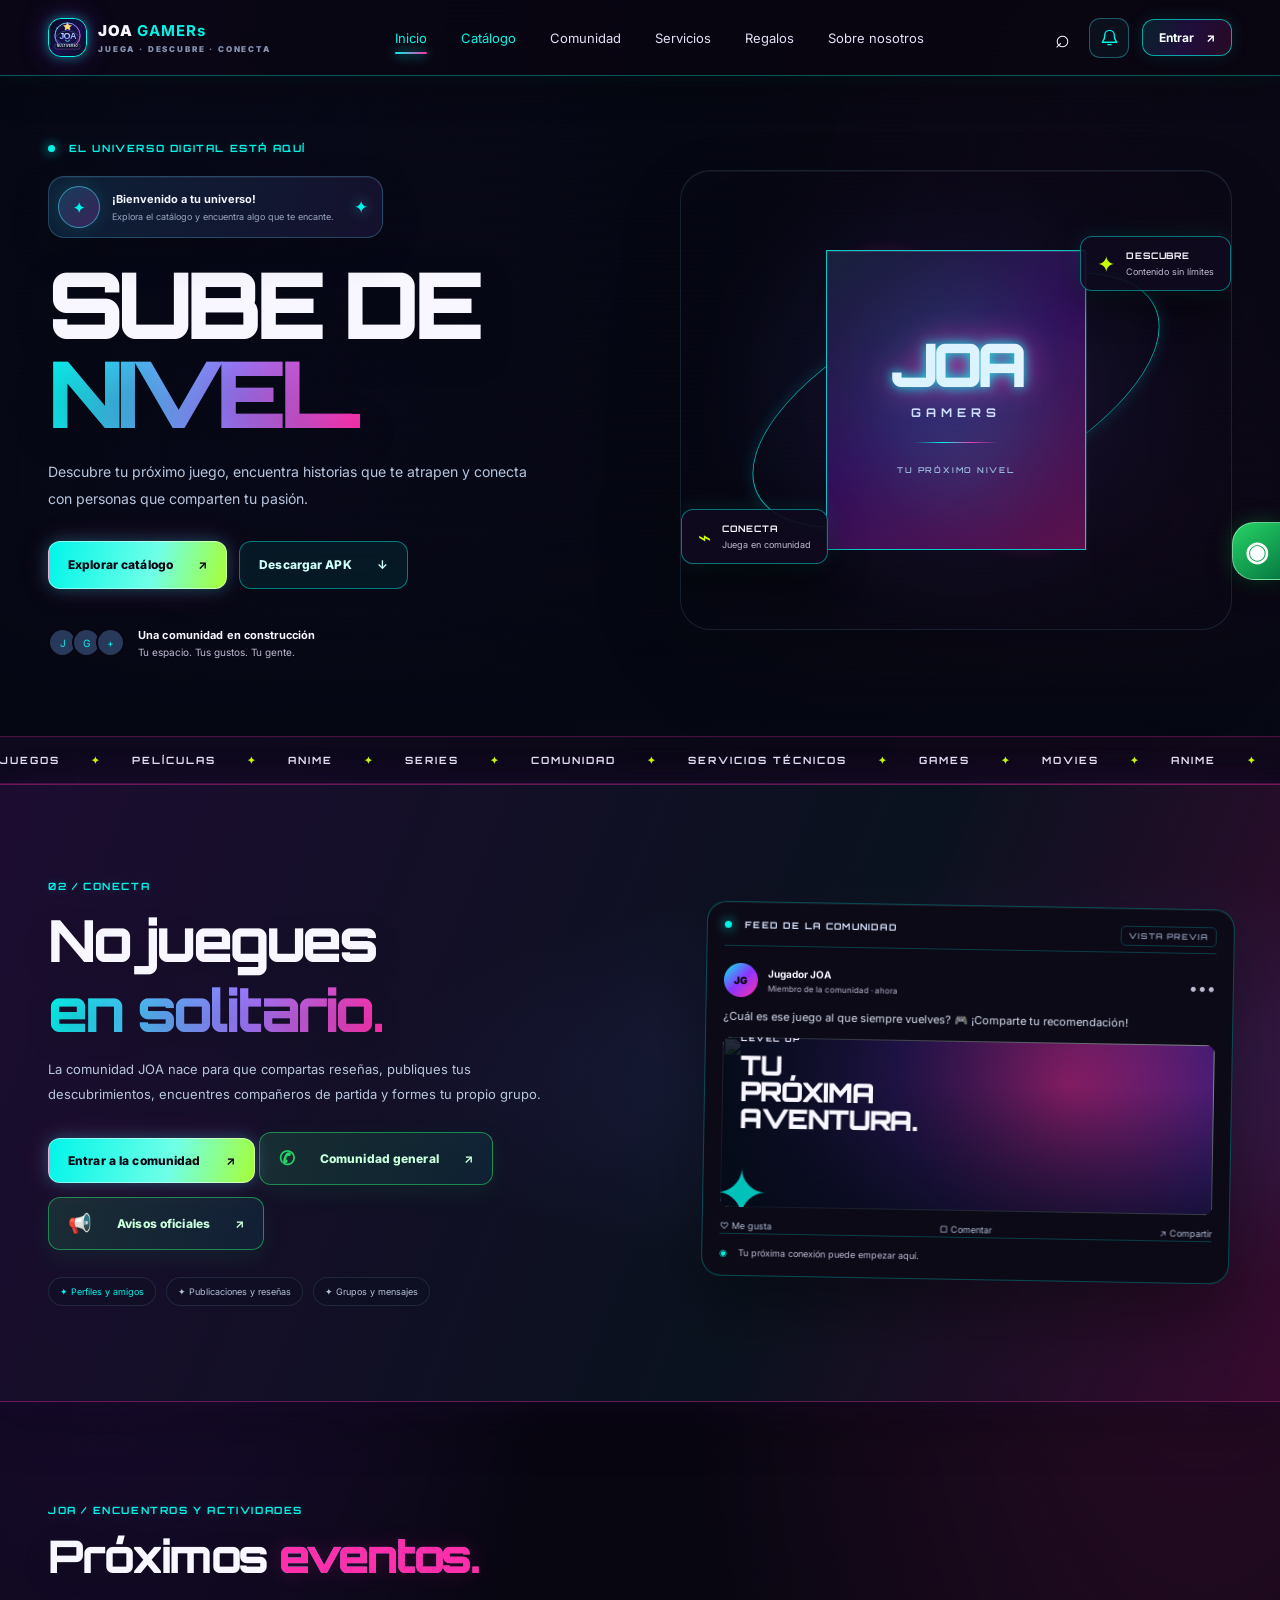
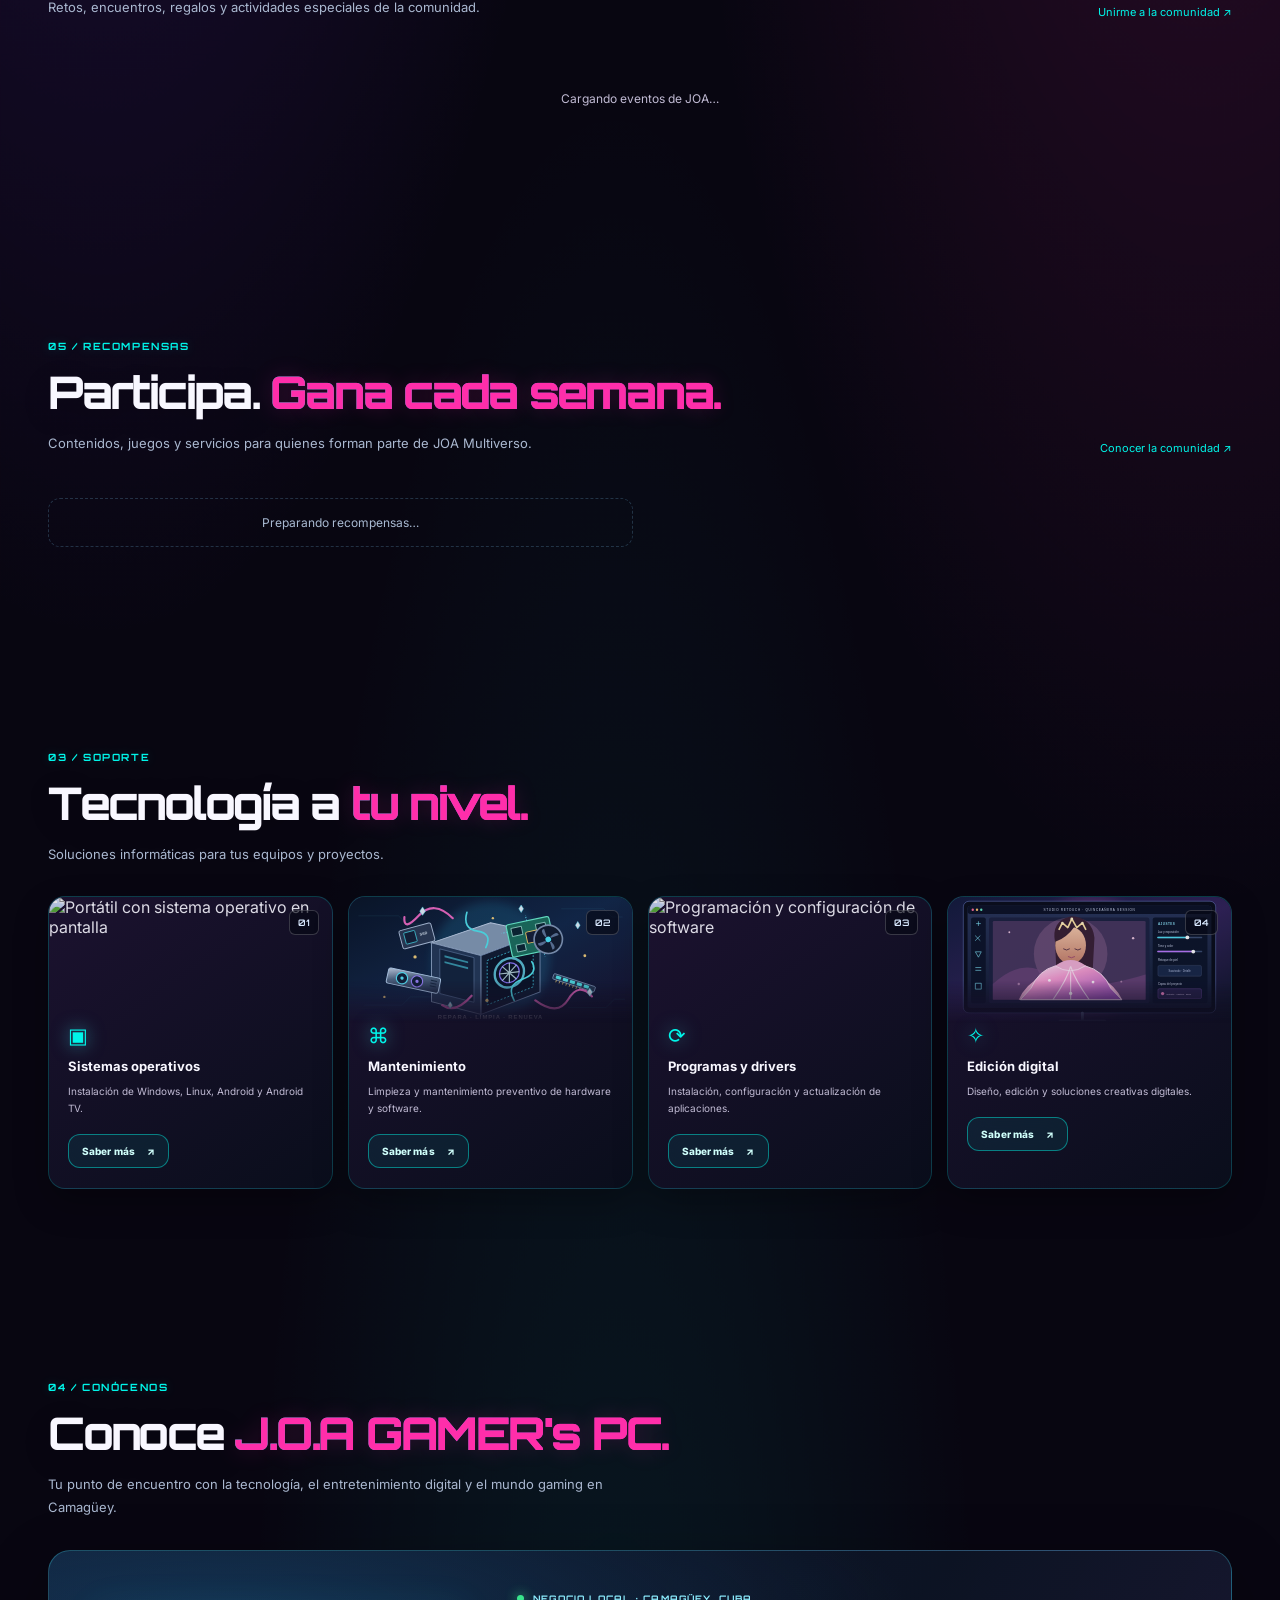
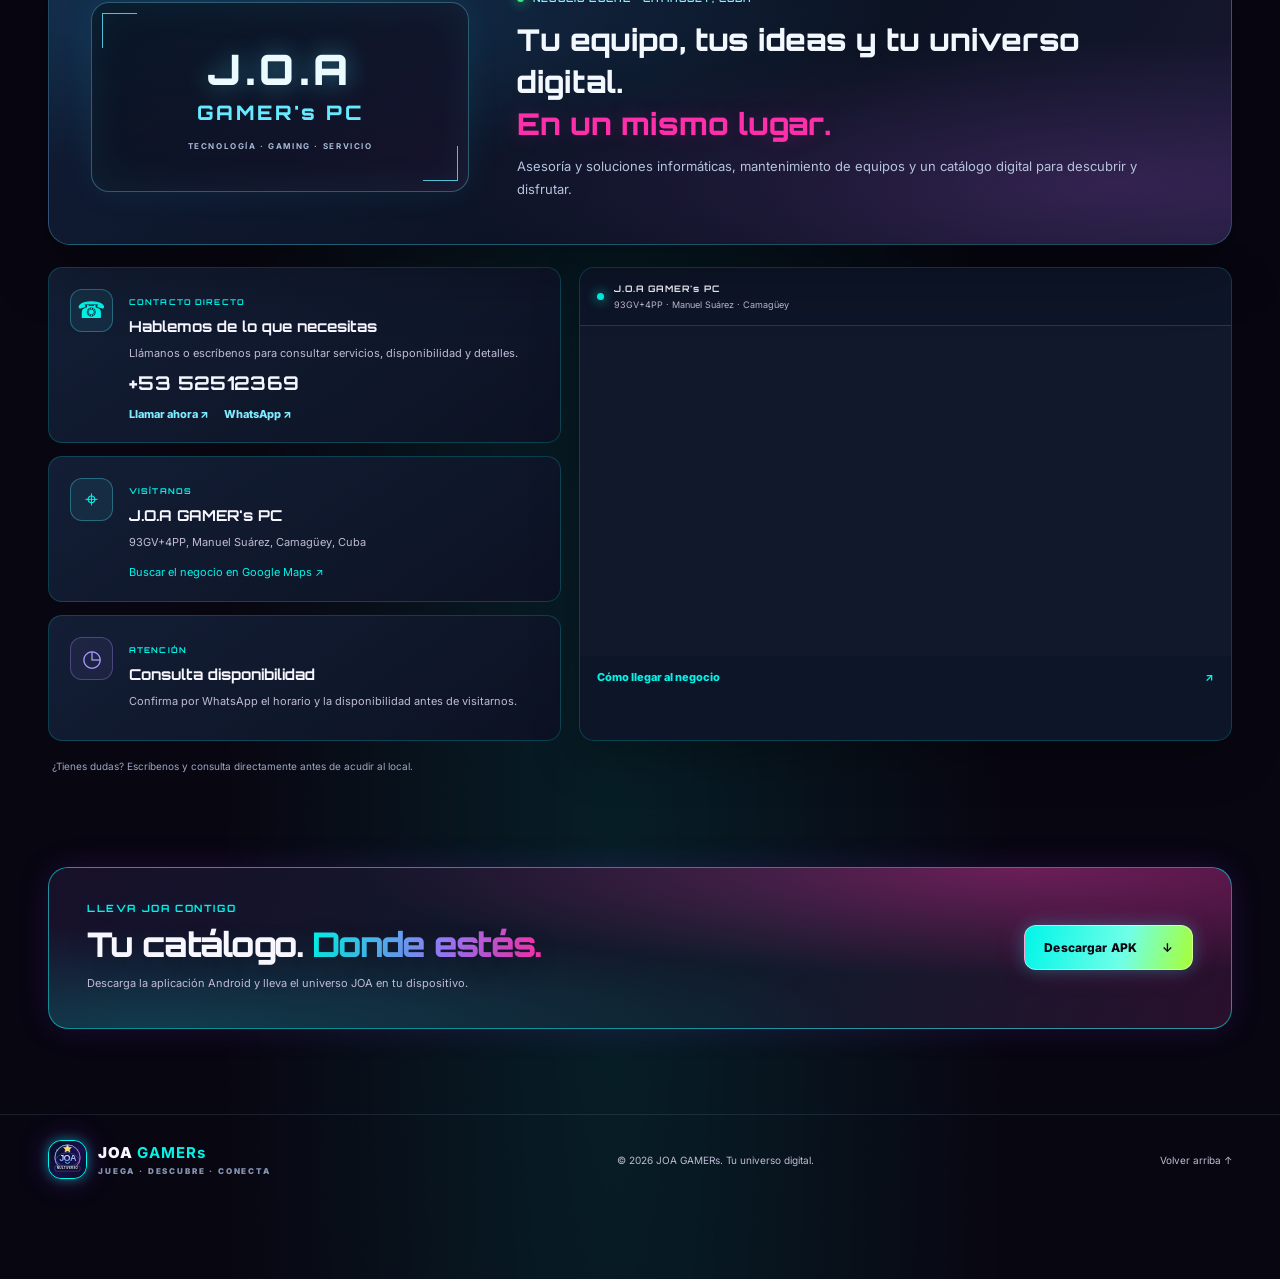
==== commit c5cf26ea: "Restaurar el control de búsqueda requerido por el JavaScript" ====
--- a/index.html
+++ b/index.html
@@ -57,7 +57,7 @@
 <div class="ambient ambient-a"></div><div class="ambient ambient-b"></div>
 <header class="topbar"><a class="brand" href="#home"><span class="brand-mark"><img src="assets/ioa-multiverso-icon.svg?v=20261108" alt=""></span><span>JOA <b>GAMERs</b><small>JUEGA · DESCUBRE · CONECTA</small></span></a>
 <nav class="desktop-nav"><a class="active" href="#home">Inicio</a><a href="catalogo.html">Catálogo</a><a href="#community">Comunidad</a><a href="#services">Servicios</a><a href="#rewards-showcase">Regalos</a><a href="#about">Sobre nosotros</a><a class="admin-entry" href="admin.html" hidden style="display:none">Panel admin ↗</a></nav>
-<div class="top-actions"><a class="icon-btn" href="catalogo.html" aria-label="Buscar">⌕</a><div class="notifications-wrap" id="notifications-wrap"><button class="notification-bell" id="notifications-toggle" type="button" aria-label="Notificaciones" aria-expanded="false"><svg viewBox="0 0 24 24" aria-hidden="true"><path d="M18 9a6 6 0 0 0-12 0c0 7-3 7-3 9h18c0-2-3-2-3-9M10 21h4"/></svg><span id="notification-count" class="notification-count" hidden>0</span></button><dialog class="notification-panel" id="notification-panel" aria-labelledby="notification-title"><div class="notification-panel-head"><div><b id="notification-title">Notificaciones</b><small>Tu actividad en JOA</small></div><div class="notification-head-actions"><button id="notifications-mark-all" type="button">Leer todas</button><button id="notifications-close" class="notification-dialog-close" type="button" aria-label="Cerrar notificaciones">×</button></div></div><div id="notification-list" class="notification-list" aria-live="polite" aria-relevant="additions text"><div class="notification-empty">Inicia sesión para ver tus notificaciones.</div></div></dialog></div><a class="login-btn account-entry" id="login-open" href="#login" aria-label="Iniciar sesión" title="Iniciar sesión">Entrar <span>↗</span></a></div></header>
+<div class="top-actions"><button class="icon-btn" id="search-toggle" type="button" aria-label="Buscar" title="Buscar en el catálogo">⌕</button><div class="notifications-wrap" id="notifications-wrap"><button class="notification-bell" id="notifications-toggle" type="button" aria-label="Notificaciones" aria-expanded="false"><svg viewBox="0 0 24 24" aria-hidden="true"><path d="M18 9a6 6 0 0 0-12 0c0 7-3 7-3 9h18c0-2-3-2-3-9M10 21h4"/></svg><span id="notification-count" class="notification-count" hidden>0</span></button><dialog class="notification-panel" id="notification-panel" aria-labelledby="notification-title"><div class="notification-panel-head"><div><b id="notification-title">Notificaciones</b><small>Tu actividad en JOA</small></div><div class="notification-head-actions"><button id="notifications-mark-all" type="button">Leer todas</button><button id="notifications-close" class="notification-dialog-close" type="button" aria-label="Cerrar notificaciones">×</button></div></div><div id="notification-list" class="notification-list" aria-live="polite" aria-relevant="additions text"><div class="notification-empty">Inicia sesión para ver tus notificaciones.</div></div></dialog></div><a class="login-btn account-entry" id="login-open" href="#login" aria-label="Iniciar sesión" title="Iniciar sesión">Entrar <span>↗</span></a></div></header>
 <main id="home">
 <section class="hero shell"><div class="hero-copy"><div class="eyebrow"><i></i> EL UNIVERSO DIGITAL ESTÁ AQUÍ</div>
 <div class="hero-welcome" id="hero-welcome" aria-live="polite"><span class="hero-welcome-avatar" id="hero-welcome-avatar">✦</span><span class="hero-welcome-copy"><strong id="hero-welcome-title">Tu universo te espera</strong><small id="hero-welcome-subtitle">Descubre juegos, historias y personas que comparten tus gustos.</small></span><span class="hero-welcome-spark" aria-hidden="true">✦</span></div><h1>SUBE DE<br><span>NIVEL.</span></h1><p>Descubre tu próximo juego, encuentra historias que te atrapen y conecta con personas que comparten tu pasión.</p><div class="hero-actions"><a class="button button-primary" href="catalogo.html">Explorar catálogo <b>↗</b></a><a class="button button-ghost" href="actualizacion/">Descargar APK <b>↓</b></a></div><div class="hero-proof"><div class="avatar-stack"><i>J</i><i>G</i><i>+</i></div><span><b>Una comunidad en construcción</b><small>Tu espacio. Tus gustos. Tu gente.</small></span></div></div>
--- a/styles.css
+++ b/styles.css
@@ -3342,3 +3342,114 @@
 .account-entry{display:inline-flex;align-items:center;justify-content:center;text-decoration:none;cursor:pointer}
 .account-entry:focus-visible{outline:2px solid #00f5e9;outline-offset:4px}
 .login-btn.is-logged-in{text-decoration:none}
+
+
+/* JOA MULTIVERSO · separación funcional entre portada y catálogo */
+body:not(.catalog-page) #catalog{display:none!important}
+body:not(.catalog-page) .desktop-nav a[href="catalogo.html"]{color:var(--cyan)}
+.catalog-page main>section:not(#catalog){display:none!important}
+.catalog-page .download-band{display:none!important}
+.catalog-page #catalog{
+ display:grid;
+ grid-template-columns:minmax(220px,270px) minmax(0,1fr);
+ grid-template-areas:
+  "heading heading"
+  "search search"
+  "categories resultshead"
+  "categories toolbar"
+  "categories content"
+  "categories pagination";
+ align-items:start;
+ column-gap:24px;
+ row-gap:18px;
+ padding-top:34px;
+ padding-bottom:55px;
+}
+.catalog-page #catalog>.section-heading{grid-area:heading;margin-bottom:0}
+.catalog-page #search-panel{grid-area:search;margin-bottom:2px}
+.catalog-page #catalog-grid{
+ grid-area:categories;
+ display:grid;
+ grid-template-columns:minmax(0,1fr);
+ gap:10px;
+ align-content:start;
+ position:sticky;
+ top:104px;
+ margin:0;
+}
+.catalog-page #catalog-grid .category-card{min-height:112px}
+.catalog-page #catalog-results{display:contents}
+.catalog-page #catalog-results>.results-head{grid-area:resultshead;align-self:end;margin:0}
+.catalog-page #catalog-results>.catalog-toolbar{
+ grid-area:toolbar;
+ display:grid;
+ grid-template-columns:repeat(2,minmax(0,1fr));
+ gap:10px;
+ margin:0;
+ padding:14px;
+}
+.catalog-page #catalog-results>.content-grid{grid-area:content;grid-template-columns:repeat(3,minmax(0,1fr))}
+.catalog-page #catalog-results>.catalog-pagination{grid-area:pagination}
+.catalog-page .catalog-mobile-filter-toggle{display:none}
+.catalog-page .topbar .desktop-nav a[href="catalogo.html"]{color:var(--cyan)}
+.catalog-page .mobile-nav button{
+ min-width:0;flex:1;border:0;background:transparent;color:#c5d3eb;
+ text-align:center;font:inherit;font-size:9px;padding:3px 0;cursor:pointer
+}
+.catalog-page .mobile-nav button span{display:block;font-size:17px;margin-bottom:3px}
+.catalog-page .mobile-nav a[href="catalogo.html"]{color:var(--cyan)}
+@media(max-width:900px){
+ .catalog-page #catalog{grid-template-columns:minmax(0,1fr);grid-template-areas:"heading" "search" "resultshead" "content" "pagination";row-gap:14px}
+ .catalog-page #catalog-grid{display:none;position:static;grid-template-columns:repeat(2,minmax(0,1fr));}
+ .catalog-page .catalog-mobile-filter-toggle{
+  display:inline-flex;grid-area:auto;align-items:center;justify-content:center;gap:9px;
+  min-height:43px;padding:10px 15px;border:1px solid #48e9ff55;border-radius:11px;
+  background:linear-gradient(110deg,#48e9ff18,#8e70ff18);color:#dffcff;
+  font-weight:800;font-size:12px;cursor:pointer
+ }
+ .catalog-page #catalog-results{display:contents}
+ .catalog-page #catalog-results>.results-head{grid-area:resultshead}
+ .catalog-page #catalog-results>.catalog-toolbar{display:none;grid-area:auto;grid-template-columns:repeat(2,minmax(0,1fr));}
+ .catalog-page #catalog-results>.content-grid{grid-area:content;grid-template-columns:repeat(2,minmax(0,1fr))}
+ .catalog-page.filters-open #catalog-grid{display:grid;grid-area:auto;position:static}
+ .catalog-page.filters-open #catalog-results>.catalog-toolbar{display:grid;grid-area:auto}
+ .catalog-page #catalog-results>.catalog-pagination{grid-area:pagination}
+ .catalog-page .section-heading{align-items:flex-start}
+}
+@media(max-width:560px){
+ .catalog-page #catalog{width:calc(100% - 28px);padding-top:24px}
+ .catalog-page #catalog-results>.catalog-toolbar{grid-template-columns:1fr}
+ .catalog-page #catalog-results>.content-grid{grid-template-columns:repeat(2,minmax(0,1fr))}
+ .catalog-page #catalog-grid .category-card{min-height:100px}
+ .catalog-page .mobile-nav a:nth-of-type(n+4){display:none}
+}
+
+/* Ajuste de colocación del acceso a filtros en móvil */
+@media(max-width:900px){
+ .catalog-page #catalog{grid-template-areas:"heading" "search" "filters-toggle" "resultshead" "content" "pagination"}
+ .catalog-page .catalog-mobile-filter-toggle{grid-area:filters-toggle}
+}
+
+/* Catálogo de escritorio: categorías y todos los filtros agrupados en la barra lateral */
+@media(min-width:901px){
+ .catalog-page #catalog{
+  grid-template-areas:
+   "heading heading"
+   "search search"
+   "categories resultshead"
+   "filters content"
+   "filters pagination";
+ }
+ .catalog-page #catalog-results>.catalog-toolbar{
+  grid-area:filters;
+  grid-template-columns:minmax(0,1fr);
+  align-self:start;
+  position:sticky;
+  top:100px;
+  margin-top:0;
+  background:linear-gradient(155deg,#111a30f5,#0c1223f5);
+  border:1px solid #48e9ff2c;
+  box-shadow:0 15px 40px #0003;
+ }
+ .catalog-page #catalog-grid{position:static}
+}
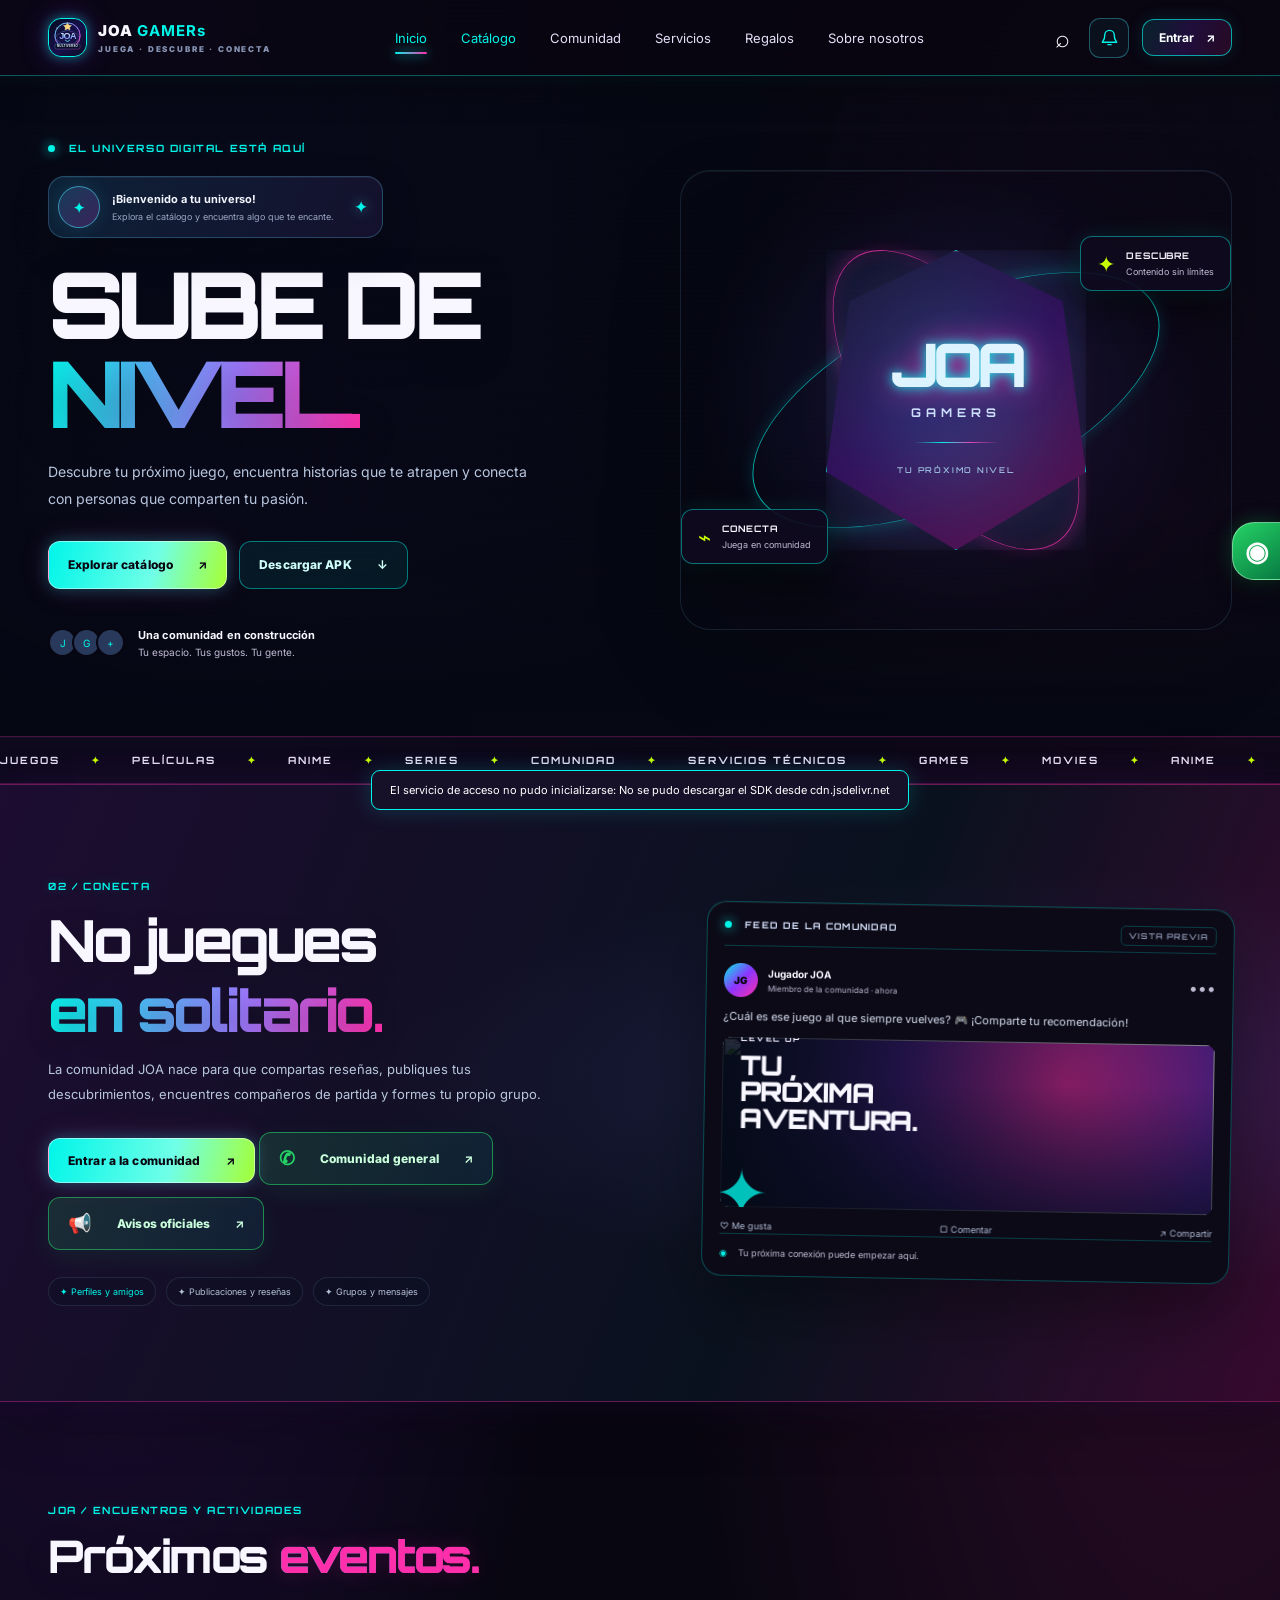
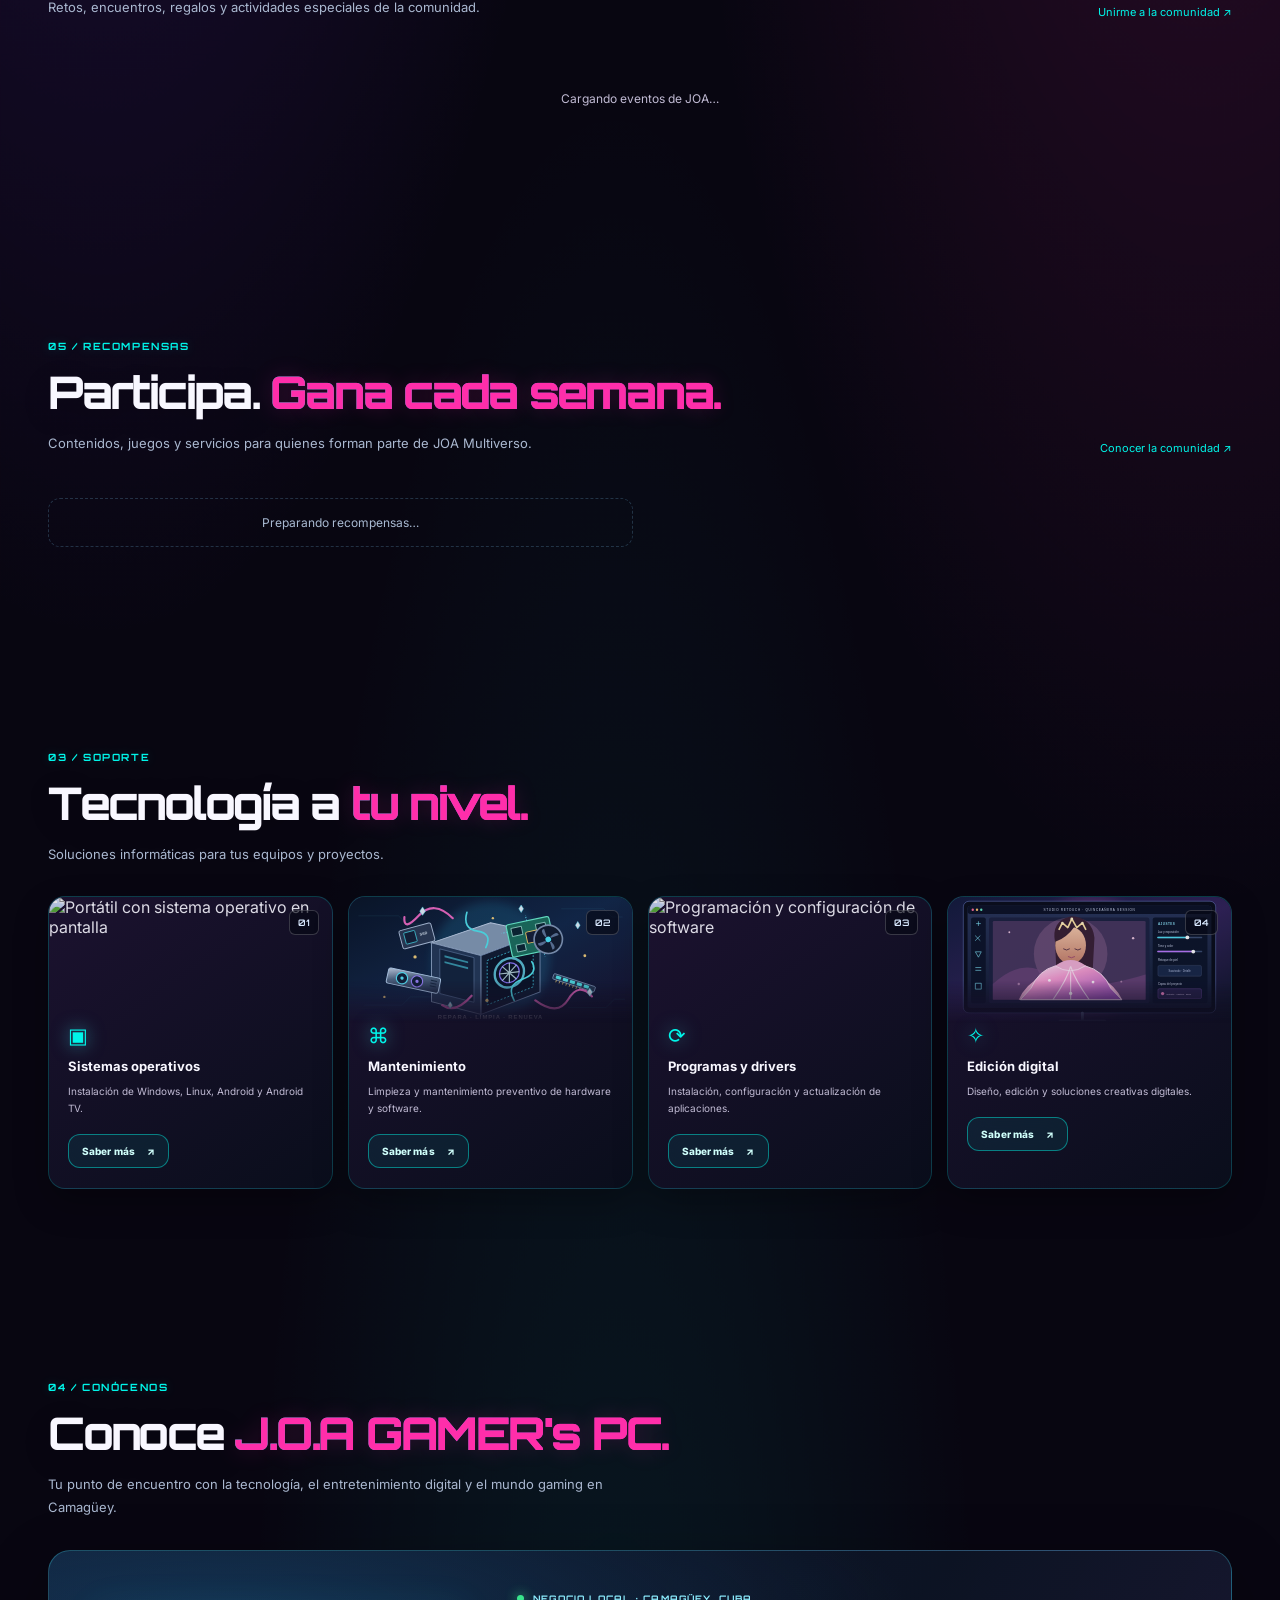
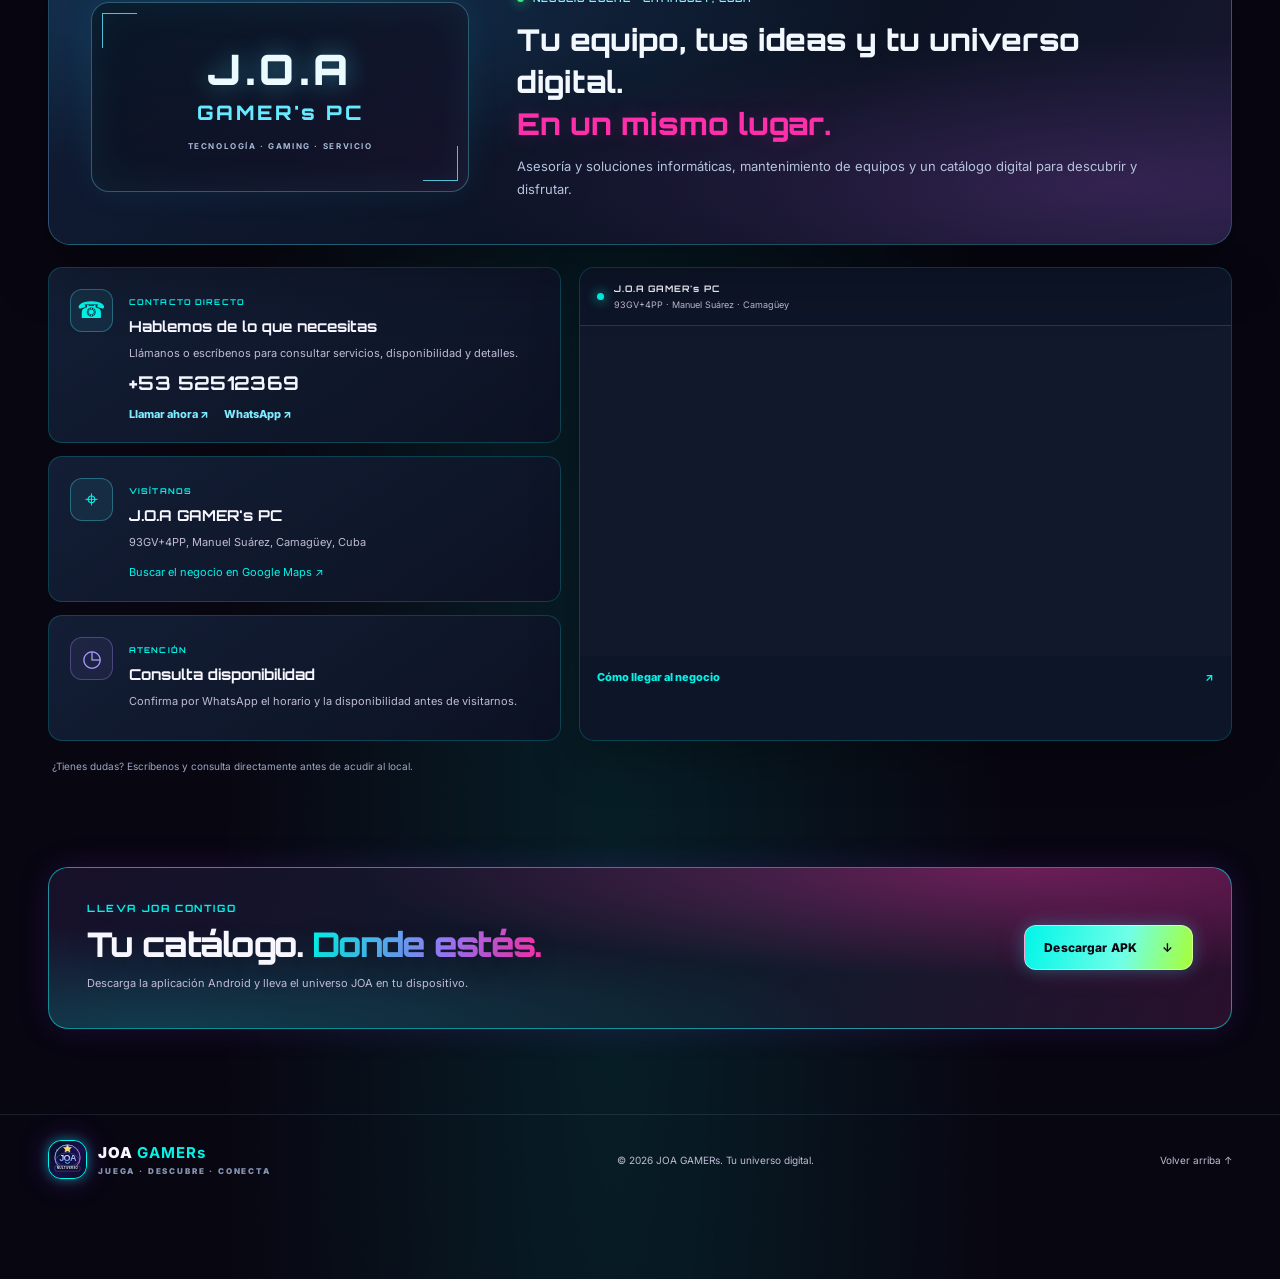
==== commit 8a6b6ce1: "Actualizar versiones de recursos tras corregir JavaScript" ====
--- a/index.html
+++ b/index.html
@@ -22,7 +22,7 @@
 <link rel="icon" type="image/svg+xml" href="assets/ioa-multiverso-icon.svg?v=20261108">
 <title>JOA Multiverso | Videojuegos, anime, cine y comunidad gamer</title>
 <link rel="preconnect" href="https://fonts.googleapis.com"><link rel="preconnect" href="https://fonts.gstatic.com" crossorigin><link href="https://fonts.googleapis.com/css2?family=Orbitron:wght@500;600;700;800;900&family=Inter:wght@400;500;600;700;800&display=swap" rel="stylesheet">
-<link rel="stylesheet" href="styles.css?v=20261121-mi-joa-avatar1"></head>
+<link rel="stylesheet" href="styles.css?v=20261122-reviewfix1"></head>
 <script type="application/ld+json">
 {
   "@context": "https://schema.org",
@@ -188,5 +188,5 @@
 <dialog id="list-friend-dialog" class="catalog-detail-dialog joa-list-dialog"><button type="button" class="dialog-close" id="list-friend-close" aria-label="Cerrar">×</button><div class="eyebrow">JOA / COMPARTIR CON AMIGOS</div><h2>Enviar lista a un amigo</h2><p>Se enviará un enlace de solo lectura mediante vuestro chat privado.</p><label class="joa-list-dialog-label">Amigo<select id="list-friend-select"></select></label><button type="button" class="button button-primary" id="list-friend-confirm">Enviar lista ↗</button></dialog>
 <dialog id="shared-list-dialog" class="catalog-detail-dialog joa-shared-list-dialog"><button type="button" class="dialog-close" id="shared-list-close" aria-label="Cerrar">×</button><div id="shared-list-content"></div><div class="joa-shared-list-actions"><button type="button" class="button button-primary" id="shared-list-print">Imprimir lista</button><button type="button" class="catalog-refresh" id="shared-list-close-action">Cerrar</button></div></dialog>
 <section id="joa-list-print-area" aria-hidden="true"></section><div class="toast" id="toast" role="status"></div>
-<script src="config.js?v=20261108-authroot"></script><script src="app.js?v=20261121-mi-joa-avatar1"></script>
+<script src="config.js?v=20261108-authroot"></script><script src="app.js?v=20261122-reviewfix1"></script>
 </body></html>
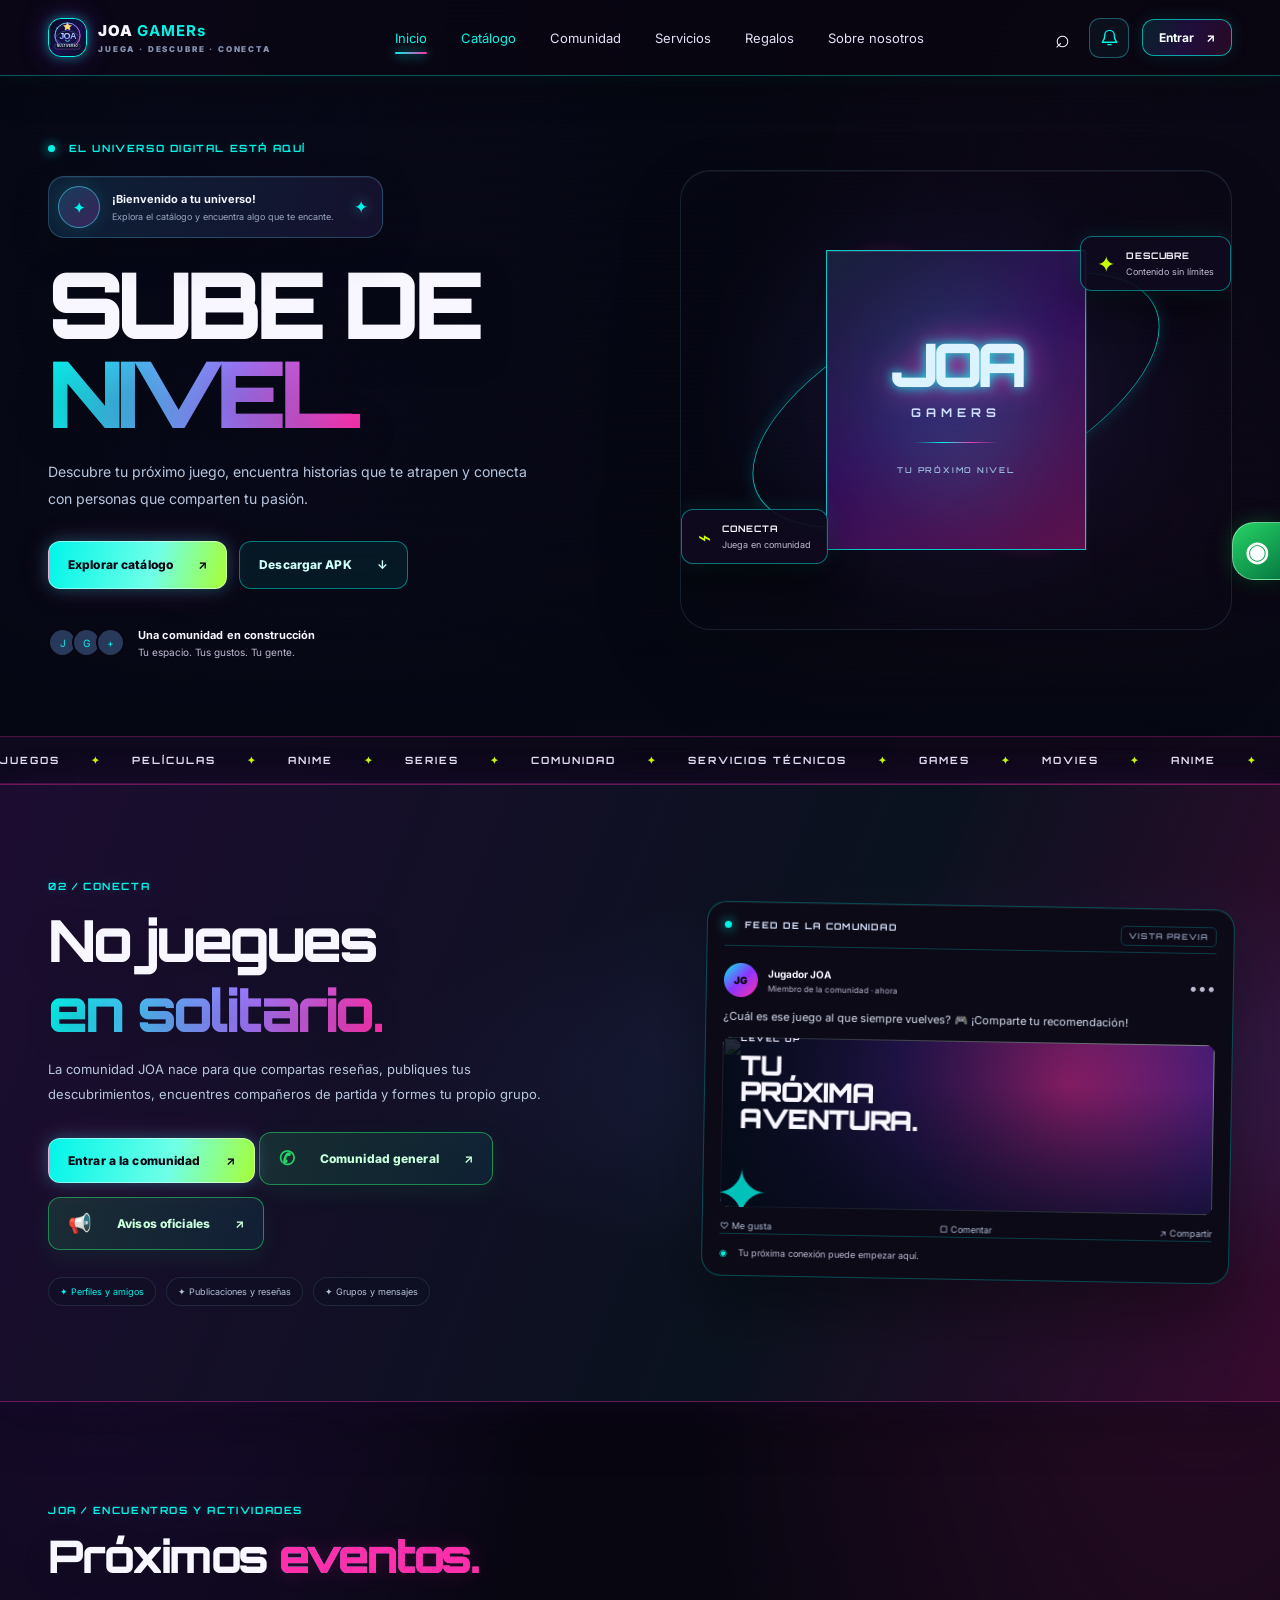
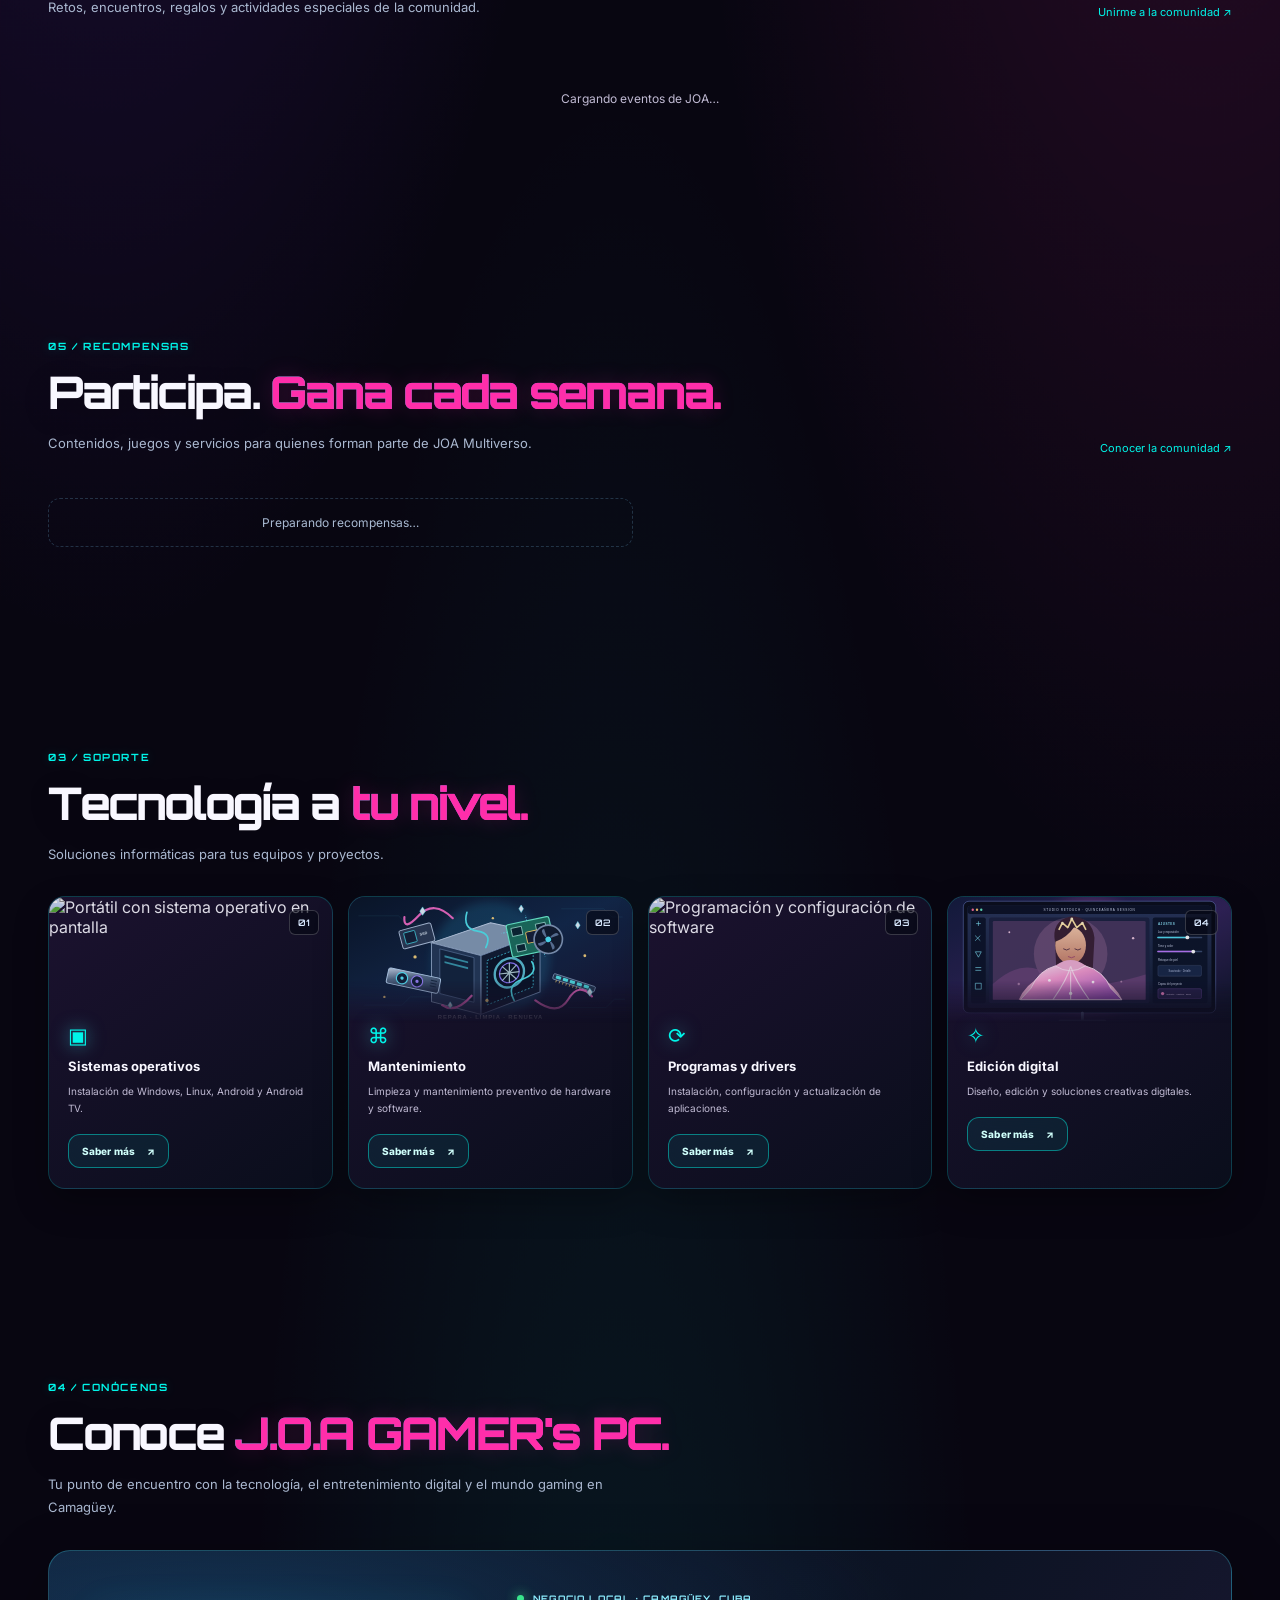
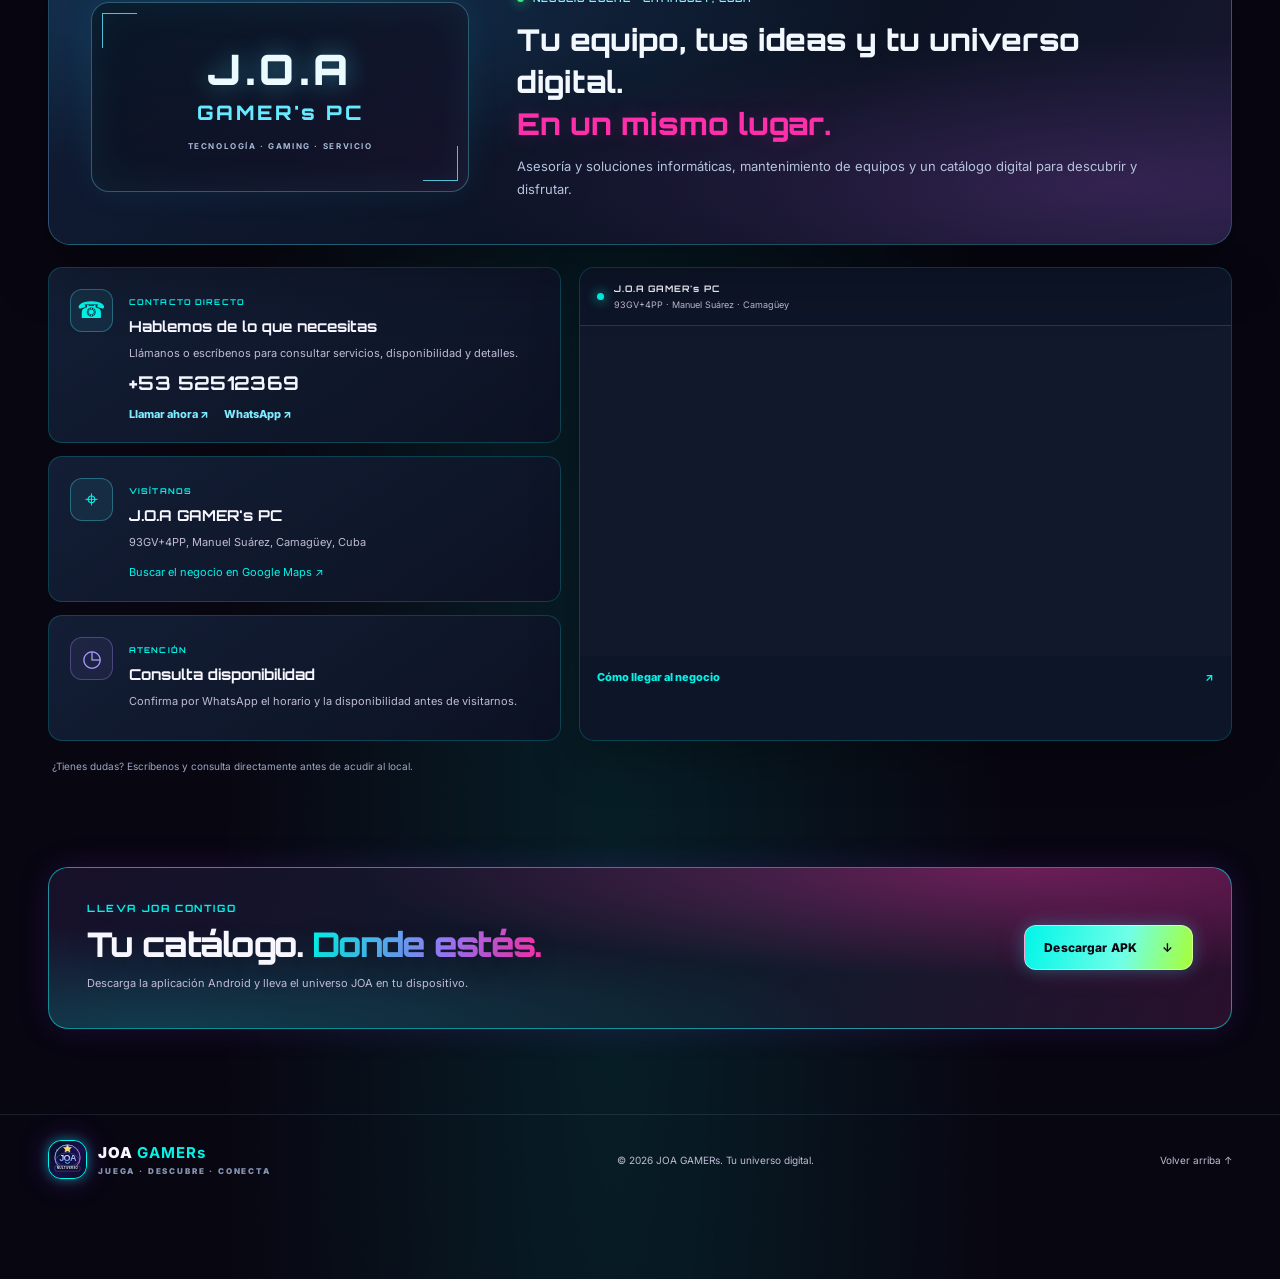
==== commit 9b049a00: "Refresh JOA app script for trailer playback" ====
--- a/index.html
+++ b/index.html
@@ -188,5 +188,5 @@
 <dialog id="list-friend-dialog" class="catalog-detail-dialog joa-list-dialog"><button type="button" class="dialog-close" id="list-friend-close" aria-label="Cerrar">×</button><div class="eyebrow">JOA / COMPARTIR CON AMIGOS</div><h2>Enviar lista a un amigo</h2><p>Se enviará un enlace de solo lectura mediante vuestro chat privado.</p><label class="joa-list-dialog-label">Amigo<select id="list-friend-select"></select></label><button type="button" class="button button-primary" id="list-friend-confirm">Enviar lista ↗</button></dialog>
 <dialog id="shared-list-dialog" class="catalog-detail-dialog joa-shared-list-dialog"><button type="button" class="dialog-close" id="shared-list-close" aria-label="Cerrar">×</button><div id="shared-list-content"></div><div class="joa-shared-list-actions"><button type="button" class="button button-primary" id="shared-list-print">Imprimir lista</button><button type="button" class="catalog-refresh" id="shared-list-close-action">Cerrar</button></div></dialog>
 <section id="joa-list-print-area" aria-hidden="true"></section><div class="toast" id="toast" role="status"></div>
-<script src="config.js?v=20261108-authroot"></script><script src="app.js?v=20261122-reviewfix1"></script>
+<script src="config.js?v=20261108-authroot"></script><script src="app.js?v=20261122-trailers1"></script>
 </body></html>
--- a/styles.css
+++ b/styles.css
@@ -3453,3 +3453,587 @@
  }
  .catalog-page #catalog-grid{position:static}
 }
+
+
+/* JOA catálogo desktop: filtros compactos en la parte superior, sin columna lateral */
+@media(min-width:901px){
+ .catalog-page #catalog{
+  width:min(1440px,calc(100% - 56px));
+  display:grid;
+  grid-template-columns:minmax(0,1fr);
+  grid-template-areas:
+   "heading"
+   "search"
+   "categories"
+   "resultshead"
+   "toolbar"
+   "pagination"
+   "content";
+  row-gap:14px;
+  column-gap:0;
+  padding-top:28px;
+ }
+ .catalog-page #catalog-grid{
+  grid-area:categories;
+  position:static;
+  display:grid;
+  grid-template-columns:repeat(8,minmax(0,1fr));
+  gap:9px;
+  margin:0;
+  align-content:stretch;
+ }
+ .catalog-page #catalog-grid .category-card{
+  min-width:0;
+  min-height:68px;
+  height:68px;
+  display:flex;
+  flex-direction:row;
+  align-items:center;
+  justify-content:flex-start;
+  gap:9px;
+  padding:10px 11px;
+  border-radius:10px;
+  text-align:left;
+ }
+ .catalog-page #catalog-grid .category-scene,
+ .catalog-page #catalog-grid .cat-number,
+ .catalog-page #catalog-grid .category-card small,
+ .catalog-page #catalog-grid .category-card>i{display:none!important}
+ .catalog-page #catalog-grid .cat-icon{
+  flex:0 0 auto;
+  display:grid;
+  place-items:center;
+  width:30px;
+  height:30px;
+  margin:0;
+  font-size:20px;
+ }
+ .catalog-page #catalog-grid .category-card>b{
+  min-width:0;
+  display:block;
+  font-size:clamp(10px,.85vw,13px);
+  line-height:1.2;
+  overflow-wrap:anywhere;
+ }
+ .catalog-page #catalog-results>.results-head{
+  grid-area:resultshead;
+  align-self:center;
+  margin:2px 0 0;
+ }
+ .catalog-page #catalog-results>.catalog-toolbar{
+  grid-area:toolbar;
+  position:static;
+  display:grid;
+  grid-template-columns:1.15fr 1fr 1fr 1fr .75fr;
+  align-items:end;
+  gap:12px;
+  margin:0;
+  padding:12px 14px;
+  background:linear-gradient(110deg,#111a30f5,#0c1223f5);
+  border:1px solid #48e9ff2c;
+  border-radius:12px;
+  box-shadow:0 10px 28px #0002;
+ }
+ .catalog-page #catalog-results>.catalog-toolbar label{
+  min-width:0;
+  display:flex;
+  flex-direction:column;
+  gap:7px;
+  font-size:10px;
+ }
+ .catalog-page #catalog-results>.catalog-toolbar select{
+  width:100%;
+  min-width:0;
+  min-height:40px;
+  padding:9px 28px 9px 10px;
+  font-size:11px;
+ }
+ .catalog-page #catalog-results>.content-grid{
+  grid-area:content;
+  grid-template-columns:repeat(4,minmax(0,1fr));
+  gap:16px;
+ }
+ .catalog-page #catalog-results>.catalog-pagination{grid-area:pagination}
+}
+@media(min-width:901px) and (max-width:1120px){
+ .catalog-page #catalog{width:calc(100% - 40px)}
+ .catalog-page #catalog-grid{grid-template-columns:repeat(4,minmax(0,1fr))}
+ .catalog-page #catalog-results>.catalog-toolbar{grid-template-columns:repeat(3,minmax(0,1fr))}
+ .catalog-page #catalog-results>.content-grid{grid-template-columns:repeat(3,minmax(0,1fr))}
+}
+@media(min-width:1500px){
+ .catalog-page #catalog-results>.content-grid{grid-template-columns:repeat(5,minmax(0,1fr))}
+}
+
+
+/* JOA MULTIVERSO · gestor de filtros glass */
+.catalog-page #catalog-grid,
+.catalog-page .catalog-mobile-filter-toggle{display:none!important}
+.catalog-page #catalog{
+ display:grid;
+ grid-template-columns:minmax(0,1fr);
+ grid-template-areas:
+  "heading"
+  "search"
+  "resultshead"
+  "toolbar"
+  "pagination"
+  "content";
+ row-gap:15px;
+ column-gap:0;
+}
+.catalog-page #catalog-results{display:contents}
+.catalog-page #catalog-results>.results-head{grid-area:resultshead;margin:0;align-self:center}
+.catalog-page #catalog-results>.catalog-toolbar{
+ grid-area:toolbar;
+ position:relative;
+ display:grid;
+ grid-template-columns:repeat(5,minmax(0,1fr));
+ align-items:end;
+ gap:12px;
+ margin:0;
+ padding:18px;
+ border:1px solid #63eaff38;
+ border-radius:18px;
+ background:
+  radial-gradient(ellipse at 0% 0%,#42dfff18,transparent 45%),
+  radial-gradient(ellipse at 100% 100%,#9a72ff18,transparent 48%),
+  linear-gradient(135deg,#17243bd9,#0a1122e8);
+ box-shadow:0 18px 48px #0005,inset 0 1px 0 #ffffff12;
+ -webkit-backdrop-filter:blur(18px) saturate(145%);
+ backdrop-filter:blur(18px) saturate(145%);
+ overflow:hidden;
+}
+.catalog-page #catalog-results>.catalog-toolbar:before{
+ content:"";
+ position:absolute;
+ inset:0 18px auto;
+ height:1px;
+ background:linear-gradient(90deg,transparent,#55eaff99,#a77aff88,transparent);
+ pointer-events:none;
+}
+.catalog-page .catalog-toolbar label{
+ min-width:0;
+ display:flex;
+ flex-direction:column;
+ gap:8px;
+ color:#c3d4ee;
+ font-size:10px;
+ font-weight:750;
+ letter-spacing:.035em;
+}
+.catalog-page .catalog-toolbar .filter-label{
+ display:flex;
+ align-items:center;
+ gap:7px;
+ min-height:16px;
+ white-space:nowrap;
+}
+.catalog-page .catalog-toolbar .filter-label i{
+ display:inline-grid;
+ place-items:center;
+ width:21px;
+ height:21px;
+ flex:0 0 21px;
+ border:1px solid #57e8ff35;
+ border-radius:7px;
+ background:linear-gradient(145deg,#44eaff20,#9872ff20);
+ color:#78efff;
+ font-size:12px;
+ font-style:normal;
+ box-shadow:inset 0 1px 0 #ffffff12;
+}
+.catalog-page .catalog-toolbar select{
+ appearance:auto;
+ width:100%;
+ min-width:0;
+ min-height:44px;
+ padding:10px 30px 10px 12px;
+ border:1px solid #a9c9ed25;
+ border-radius:11px;
+ background:linear-gradient(145deg,#0b1529e8,#111b31e8);
+ color:#f1f7ff;
+ font:600 11px Inter,sans-serif;
+ outline:none;
+ box-shadow:inset 0 1px 0 #ffffff0a,0 5px 15px #0002;
+ transition:border-color .2s,box-shadow .2s,background .2s,transform .2s;
+}
+.catalog-page .catalog-toolbar select:hover:not(:disabled){
+ border-color:#57e8ff70;
+ background:linear-gradient(145deg,#10233aeF,#151c36ef);
+}
+.catalog-page .catalog-toolbar select:focus{
+ border-color:#55eaff;
+ box-shadow:0 0 0 3px #55eaff20,0 0 22px #55eaff12;
+}
+.catalog-page .catalog-toolbar select:disabled{
+ opacity:.48;
+ cursor:not-allowed;
+}
+.catalog-page .catalog-toolbar select option{
+ background:#101a2d;
+ color:#f1f7ff;
+}
+.catalog-page #catalog-results>.content-grid{
+ grid-area:content;
+ grid-template-columns:repeat(4,minmax(0,1fr));
+ gap:16px;
+}
+.catalog-page #catalog-results>.catalog-pagination{grid-area:pagination}
+@media(min-width:1500px){
+ .catalog-page #catalog-results>.content-grid{grid-template-columns:repeat(5,minmax(0,1fr))}
+}
+@media(min-width:901px) and (max-width:1120px){
+ .catalog-page #catalog-results>.catalog-toolbar{grid-template-columns:repeat(3,minmax(0,1fr))}
+ .catalog-page #catalog-results>.content-grid{grid-template-columns:repeat(3,minmax(0,1fr))}
+}
+@media(max-width:900px){
+ .catalog-page #catalog{
+  width:calc(100% - 36px);
+  grid-template-columns:minmax(0,1fr);
+  grid-template-areas:"heading" "search" "resultshead" "toolbar" "pagination" "content";
+  row-gap:13px;
+ }
+ .catalog-page #catalog-results>.catalog-toolbar{
+  display:grid;
+  grid-template-columns:repeat(2,minmax(0,1fr));
+  gap:11px;
+  padding:14px;
+  border-radius:15px;
+ }
+ .catalog-page #catalog-results>.content-grid{grid-template-columns:repeat(2,minmax(0,1fr))}
+ .catalog-page #catalog-results>.catalog-toolbar label{font-size:9px}
+ .catalog-page #catalog-results>.catalog-toolbar select{min-height:43px;font-size:10px;padding-left:9px}
+}
+@media(max-width:560px){
+ .catalog-page #catalog{width:calc(100% - 26px);padding-top:22px}
+ .catalog-page #catalog-results>.catalog-toolbar{gap:9px;padding:12px}
+ .catalog-page #catalog-results>.catalog-toolbar label{gap:6px}
+ .catalog-page #catalog-results>.catalog-toolbar select{min-height:42px;font-size:10px}
+ .catalog-page #catalog-results>.content-grid{grid-template-columns:repeat(2,minmax(0,1fr));gap:10px}
+ .catalog-page #catalog-results>.catalog-toolbar #catalog-platform-wrap[hidden]{display:none!important}
+}
+
+
+/* JOA MULTIVERSO · aprovechamiento real del espacio del catálogo */
+.catalog-page #catalog{
+  width:min(1600px,calc(100% - 48px));
+  row-gap:12px;
+}
+.catalog-page #catalog-results>.catalog-toolbar{
+  grid-template-columns:repeat(auto-fit,minmax(185px,1fr));
+  gap:10px;
+  padding:14px;
+}
+.catalog-page #catalog-results>.catalog-toolbar #catalog-platform-wrap[hidden]{
+  display:none!important;
+}
+.catalog-page #catalog-results>.content-grid{
+  grid-template-columns:repeat(auto-fit,minmax(min(100%,235px),1fr));
+  align-items:stretch;
+  gap:14px;
+}
+.catalog-page #catalog-results>.content-grid>.catalog-card-wrap{
+  min-width:0;
+  height:100%;
+}
+@media(min-width:901px){
+  .catalog-page #catalog{padding-top:24px}
+  .catalog-page #catalog-results>.catalog-toolbar label{gap:6px}
+}
+@media(max-width:900px){
+  .catalog-page #catalog{
+    width:calc(100% - 32px);
+    row-gap:11px;
+  }
+  .catalog-page #catalog-results>.catalog-toolbar{
+    grid-template-columns:repeat(2,minmax(0,1fr));
+    gap:10px;
+    padding:12px;
+  }
+  .catalog-page #catalog-results>.content-grid{
+    grid-template-columns:repeat(2,minmax(0,1fr));
+    gap:11px;
+  }
+}
+@media(max-width:560px){
+  .catalog-page #catalog{
+    width:calc(100% - 24px);
+    padding-top:18px;
+    row-gap:10px;
+  }
+  .catalog-page #catalog-results>.catalog-toolbar{gap:8px;padding:10px}
+  .catalog-page #catalog-results>.content-grid{gap:9px}
+}
+
+
+/* JOA · separación correcta de encabezado, filtros y carátulas */
+.catalog-page #catalog{
+  display:grid;
+  grid-template-columns:minmax(0,1fr);
+  grid-template-areas:"heading" "search" "resultshead" "toolbar" "pagination" "content";
+  row-gap:7px;
+}
+.catalog-page #catalog>.section-heading{grid-area:heading;margin-bottom:0}
+.catalog-page #catalog>.catalog-search-row{
+  grid-area:search;
+  display:grid;
+  grid-template-columns:minmax(0,1fr) auto;
+  align-items:center;
+  gap:9px;
+  min-width:0;
+  margin:0 0 3px;
+}
+.catalog-page #catalog>.catalog-search-row>.search-panel{width:100%;min-width:0;margin:0}
+.catalog-page #catalog-results>.results-head{
+  grid-area:resultshead;
+  margin:0 0 2px;
+  padding:0;
+}
+.catalog-page #catalog-results>.catalog-toolbar{
+  grid-area:toolbar;
+  position:relative;
+  z-index:1;
+  margin:0 0 3px;
+}
+.catalog-page #catalog-results>.catalog-pagination{grid-area:pagination}
+.catalog-page #catalog-results>.content-grid{
+  grid-area:content;
+  position:relative;
+  z-index:0;
+  margin-top:0;
+}
+.catalog-page .catalog-mobile-filter-toggle{display:none}
+@media(min-width:901px){
+  .catalog-page #catalog{
+    width:min(1600px,calc(100% - 48px));
+    grid-template-areas:"heading" "search" "resultshead" "toolbar" "pagination" "content";
+    row-gap:6px;
+  }
+  .catalog-page #catalog-results>.catalog-toolbar{
+    grid-template-columns:repeat(auto-fit,minmax(185px,1fr));
+    margin-top:0;
+    margin-bottom:2px;
+  }
+}
+@media(max-width:900px){
+  .catalog-page #catalog{
+    width:calc(100% - 32px);
+    grid-template-areas:"heading" "search" "resultshead" "toolbar" "pagination" "content";
+    row-gap:7px;
+  }
+  .catalog-page>.section-heading{margin-bottom:0}
+  .catalog-page #catalog>.catalog-search-row{
+    grid-template-columns:minmax(0,1fr) auto;
+    gap:8px;
+    margin-bottom:2px;
+  }
+  .catalog-page .catalog-mobile-filter-toggle{
+    display:inline-flex;
+    align-items:center;
+    justify-content:center;
+    gap:7px;
+    min-height:46px;
+    padding:0 13px;
+    border:1px solid #58eaff70;
+    border-radius:13px;
+    background:linear-gradient(135deg,#16344bdc,#21183be8);
+    color:#e8fbff;
+    box-shadow:0 7px 20px #0003,inset 0 1px 0 #ffffff18;
+    font:750 12px Inter,sans-serif;
+    white-space:nowrap;
+    cursor:pointer;
+  }
+  .catalog-page .catalog-mobile-filter-toggle .filter-toggle-chevron{
+    color:#65efff;
+    font-size:17px;
+    line-height:1;
+  }
+  .catalog-page #catalog-results>.catalog-toolbar{
+    display:none;
+    margin:0 0 3px;
+  }
+  .catalog-page #catalog.filters-open #catalog-results>.catalog-toolbar{
+    display:grid;
+    animation:joaFiltersDrop .22s ease-out both;
+  }
+  .catalog-page #catalog-results>.content-grid{
+    grid-template-columns:repeat(2,minmax(0,1fr));
+    gap:11px;
+  }
+}
+@keyframes joaFiltersDrop{
+  from{opacity:0;transform:translateY(-7px)}
+  to{opacity:1;transform:translateY(0)}
+}
+@media(max-width:560px){
+  .catalog-page #catalog{width:calc(100% - 24px);row-gap:6px}
+  .catalog-page #catalog>.catalog-search-row{gap:7px}
+  .catalog-page .catalog-mobile-filter-toggle{min-height:43px;padding:0 10px;font-size:11px}
+  .catalog-page #catalog-results>.catalog-toolbar{grid-template-columns:repeat(2,minmax(0,1fr));gap:8px;padding:10px}
+  .catalog-page #catalog-results>.content-grid{gap:9px}
+}
+
+@media(min-width:901px){.catalog-page .catalog-mobile-filter-toggle{display:none!important}}
+@media(max-width:900px){.catalog-page .catalog-mobile-filter-toggle{display:inline-flex!important}}
+
+
+/* JOA · restauración del buscador y flujo vertical limpio */
+.catalog-page #catalog{
+  display:block!important;
+  grid-template-columns:none!important;
+  grid-template-areas:none!important;
+}
+.catalog-page #catalog>.section-heading{
+  margin-bottom:26px!important;
+}
+.catalog-page #catalog>.search-panel{
+  display:flex!important;
+  width:100%!important;
+  height:54px!important;
+  margin:0 0 22px!important;
+  position:relative!important;
+  inset:auto!important;
+}
+.catalog-page #catalog-results{
+  display:flex!important;
+  flex-direction:column!important;
+  align-items:stretch!important;
+  gap:18px!important;
+  width:100%!important;
+  margin:0!important;
+  position:relative!important;
+  isolation:isolate;
+}
+.catalog-page #catalog-results>.results-head,
+.catalog-page #catalog-results>.catalog-toolbar,
+.catalog-page #catalog-results>.catalog-pagination,
+.catalog-page #catalog-results>.content-grid{
+  grid-area:auto!important;
+  position:relative!important;
+  inset:auto!important;
+  transform:none!important;
+  float:none!important;
+  width:100%!important;
+  margin:0!important;
+}
+.catalog-page #catalog-results>.results-head{
+  display:flex;
+  align-items:flex-end;
+  justify-content:space-between;
+  gap:16px;
+}
+.catalog-page #catalog-results>.catalog-toolbar{
+  display:grid!important;
+  grid-template-columns:repeat(auto-fit,minmax(190px,1fr));
+  gap:12px;
+  padding:16px;
+  border-radius:16px;
+  z-index:auto!important;
+}
+.catalog-page #catalog-results>.catalog-pagination{min-height:0}
+.catalog-page #catalog-results>.content-grid{
+  display:grid!important;
+  grid-template-columns:repeat(auto-fit,minmax(min(100%,230px),1fr));
+  align-items:stretch;
+  gap:16px;
+  z-index:auto!important;
+}
+.catalog-page .catalog-mobile-filter-toggle,
+.catalog-page .catalog-search-row{display:none!important}
+@media(min-width:901px){
+  .catalog-page #catalog{width:min(1600px,calc(100% - 48px))}
+  .catalog-page #catalog-results>.catalog-toolbar{grid-template-columns:repeat(5,minmax(0,1fr))}
+  .catalog-page #catalog-results>.content-grid{grid-template-columns:repeat(4,minmax(0,1fr))}
+}
+@media(min-width:1500px){
+  .catalog-page #catalog-results>.content-grid{grid-template-columns:repeat(5,minmax(0,1fr))}
+}
+@media(min-width:901px) and (max-width:1120px){
+  .catalog-page #catalog-results>.catalog-toolbar{grid-template-columns:repeat(3,minmax(0,1fr))}
+  .catalog-page #catalog-results>.content-grid{grid-template-columns:repeat(3,minmax(0,1fr))}
+}
+@media(max-width:900px){
+  .catalog-page #catalog{width:calc(100% - 32px)}
+  .catalog-page #catalog>.section-heading{margin-bottom:22px!important}
+  .catalog-page #catalog>.search-panel{margin-bottom:18px!important}
+  .catalog-page #catalog-results{gap:15px!important}
+  .catalog-page #catalog-results>.catalog-toolbar{
+    grid-template-columns:repeat(2,minmax(0,1fr));
+    gap:10px;
+    padding:12px;
+  }
+  .catalog-page #catalog-results>.content-grid{grid-template-columns:repeat(2,minmax(0,1fr));gap:11px}
+}
+@media(max-width:560px){
+  .catalog-page #catalog{width:calc(100% - 24px)}
+  .catalog-page #catalog>.search-panel{height:50px!important;margin-bottom:16px!important}
+  .catalog-page #catalog-results{gap:13px!important}
+  .catalog-page #catalog-results>.catalog-toolbar{gap:8px;padding:10px}
+  .catalog-page #catalog-results>.content-grid{gap:9px}
+}
+
+
+/* JOA · barra inferior: tres accesos, separación y filtros integrados */
+@media(max-width:650px){
+  .catalog-page .mobile-nav{
+    display:grid!important;
+    grid-template-columns:repeat(3,minmax(0,1fr)) minmax(12px,.42fr) minmax(76px,auto)!important;
+    align-items:stretch;
+    justify-content:stretch;
+    gap:2px;
+    padding:7px 7px calc(7px + env(safe-area-inset-bottom));
+    overflow:visible;
+  }
+  .catalog-page .mobile-nav .mobile-nav-spacer{
+    display:block;
+    width:100%;
+    min-width:12px;
+    pointer-events:none;
+  }
+  .catalog-page .mobile-nav .mobile-filter-nav{
+    position:static!important;
+    display:flex!important;
+    flex-direction:column;
+    align-items:center;
+    justify-content:center;
+    gap:3px;
+    width:100%;
+    min-width:0;
+    min-height:43px;
+    margin:0;
+    padding:3px 5px;
+    border:1px solid rgba(93,231,255,.55);
+    border-radius:12px;
+    background:linear-gradient(135deg,rgba(16,48,70,.88),rgba(38,24,67,.92));
+    color:#e9fbff;
+    box-shadow:inset 0 1px rgba(255,255,255,.10),0 0 13px rgba(64,218,255,.12);
+    font:700 9px Inter,sans-serif;
+    letter-spacing:.02em;
+    cursor:pointer;
+    transition:transform .2s ease,box-shadow .2s ease,background .2s ease;
+  }
+  .catalog-page .mobile-nav .mobile-filter-nav span{
+    display:block;
+    margin:0;
+    color:#65eaff;
+    font-size:17px;
+    line-height:1;
+  }
+  .catalog-page .mobile-nav .mobile-filter-nav.is-active{
+    color:#fff;
+    border-color:#b18cff;
+    background:linear-gradient(135deg,rgba(19,61,80,.96),rgba(65,31,91,.96));
+    box-shadow:0 0 16px rgba(157,91,255,.25),inset 0 1px rgba(255,255,255,.13);
+  }
+  .catalog-page .mobile-nav .mobile-filter-nav:active{transform:scale(.96)}
+  .catalog-page #catalog-results>.catalog-toolbar{display:none!important}
+  .catalog-page #catalog.filters-open #catalog-results>.catalog-toolbar{
+    display:grid!important;
+    animation:joaFiltersDrop .22s ease-out both;
+  }
+}
+@media(min-width:651px){
+  .catalog-page .mobile-filter-nav,
+  .catalog-page .mobile-nav-spacer{display:none!important}
+}
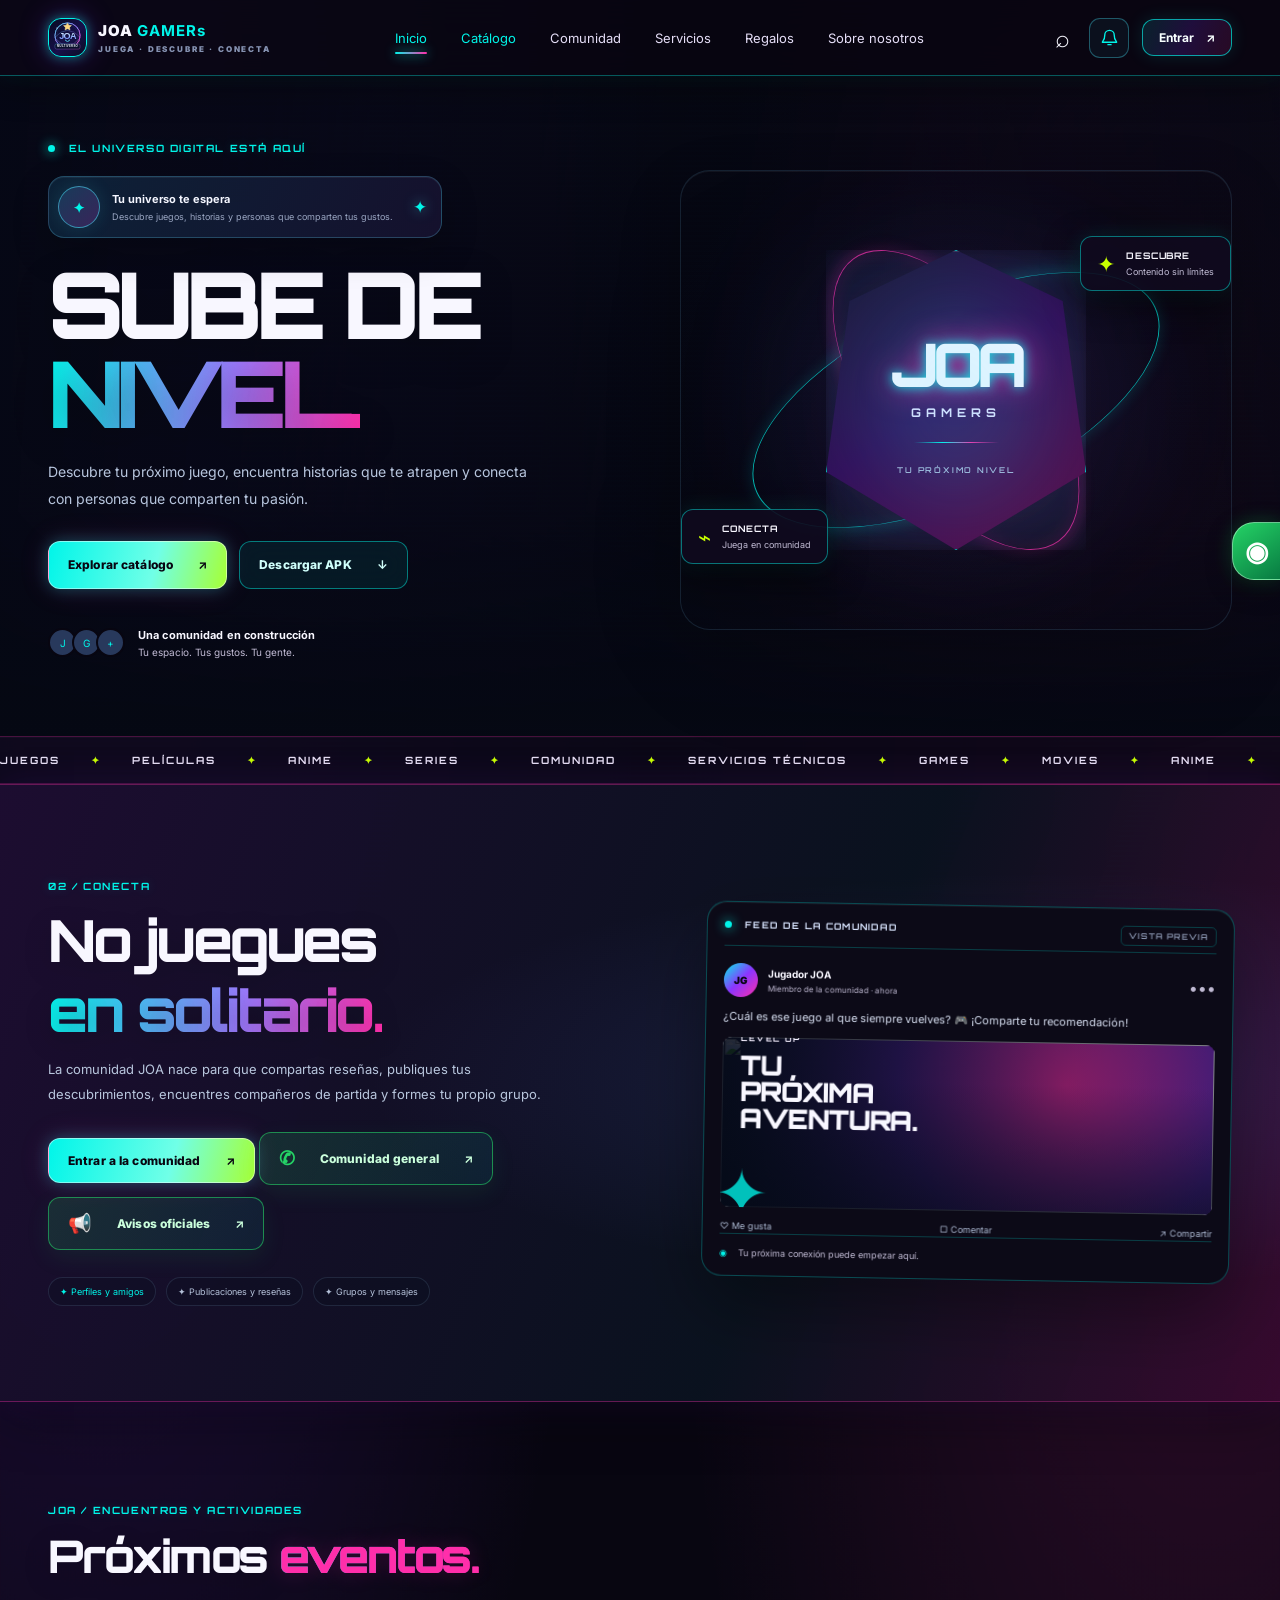
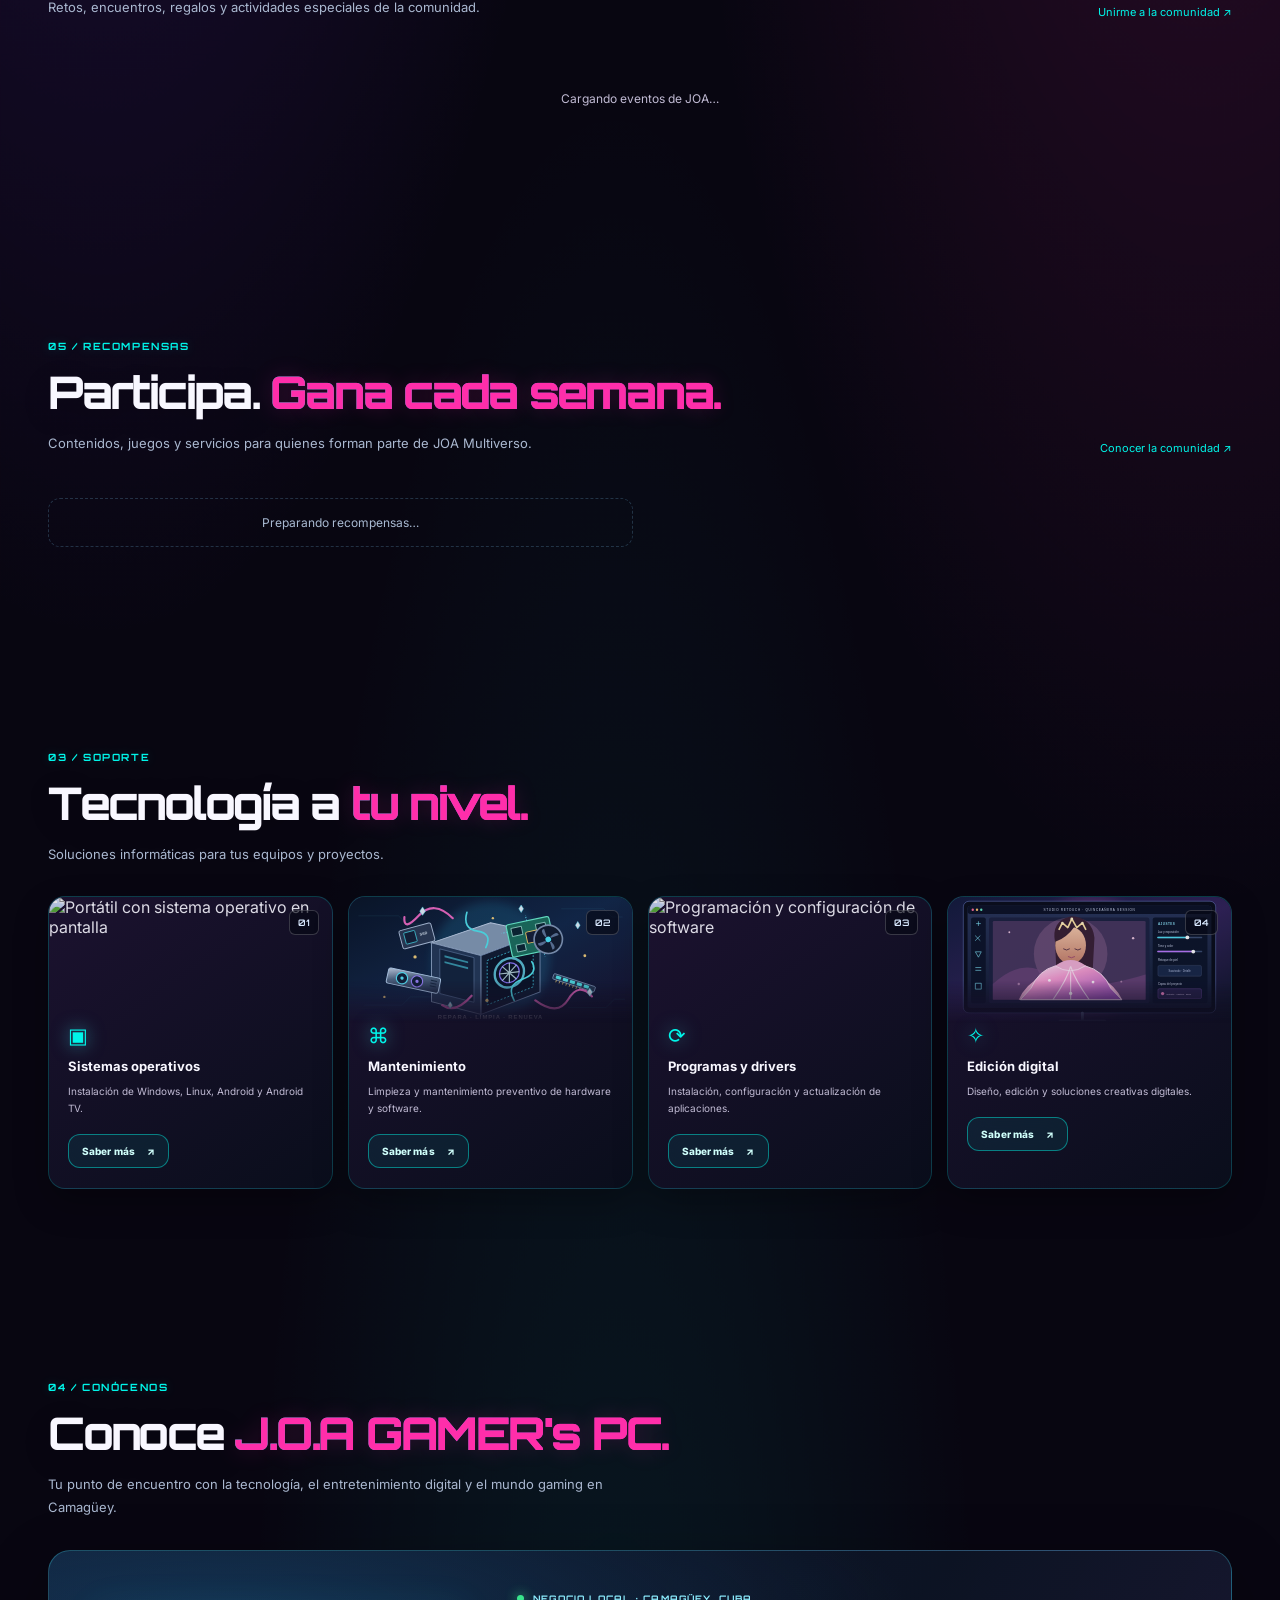
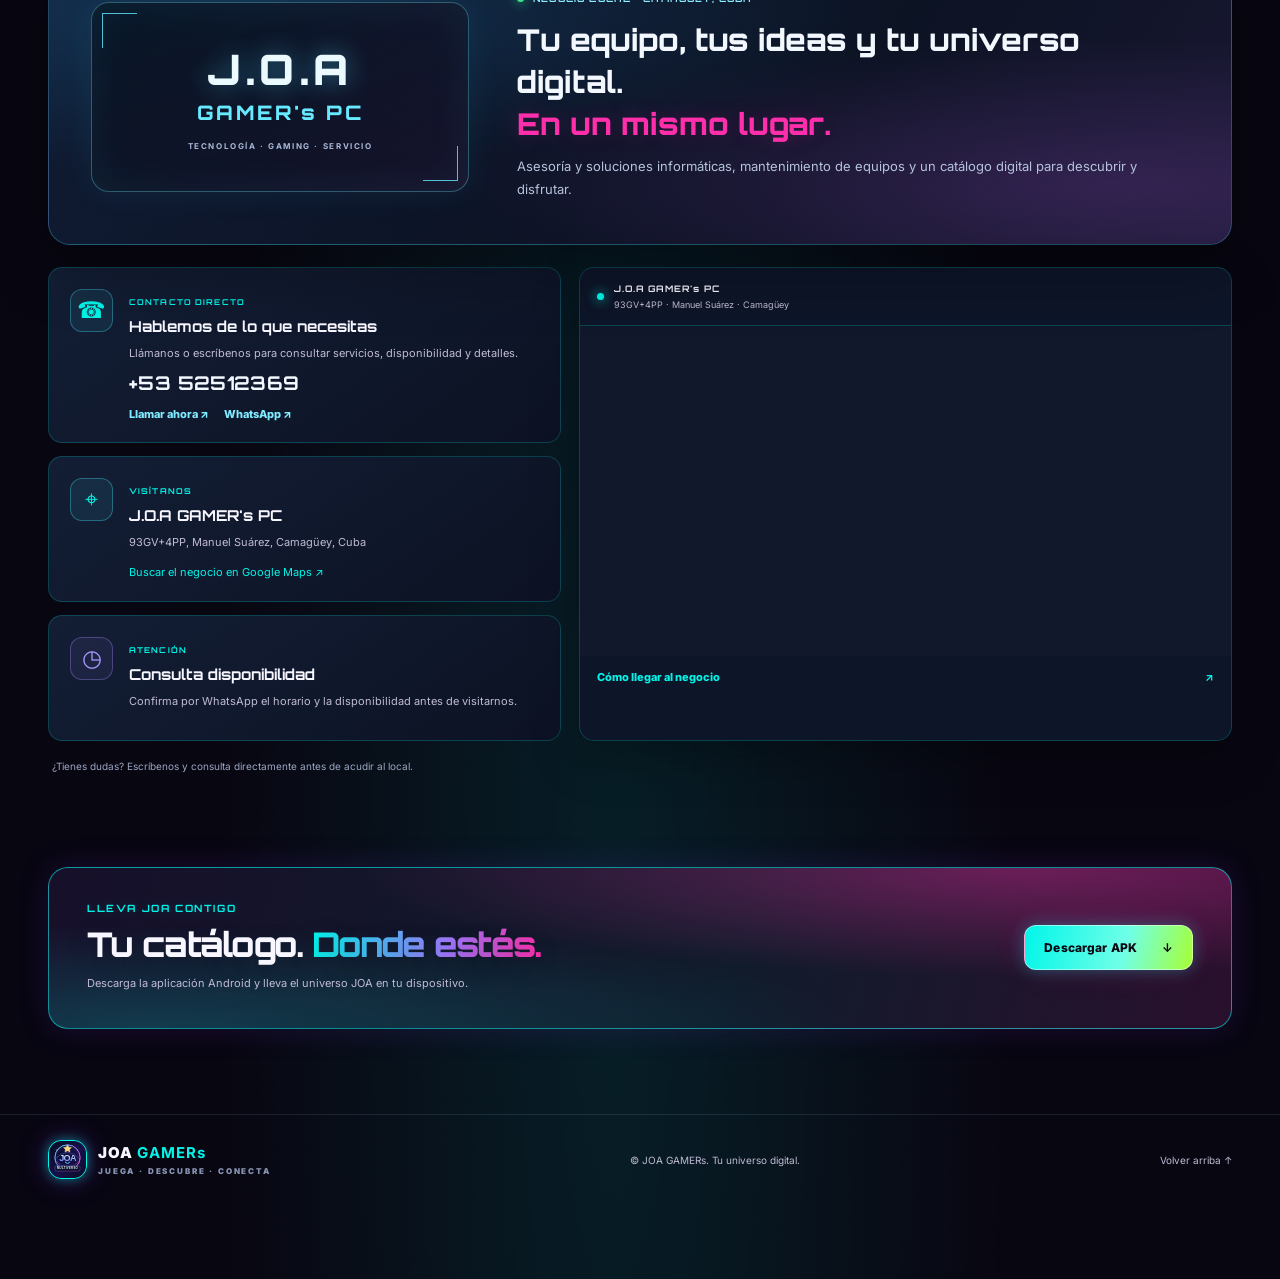
==== commit 2f1f2381: "Refresh JOA app bundle for trailer playback" ====
--- a/index.html
+++ b/index.html
@@ -188,5 +188,5 @@
 <dialog id="list-friend-dialog" class="catalog-detail-dialog joa-list-dialog"><button type="button" class="dialog-close" id="list-friend-close" aria-label="Cerrar">×</button><div class="eyebrow">JOA / COMPARTIR CON AMIGOS</div><h2>Enviar lista a un amigo</h2><p>Se enviará un enlace de solo lectura mediante vuestro chat privado.</p><label class="joa-list-dialog-label">Amigo<select id="list-friend-select"></select></label><button type="button" class="button button-primary" id="list-friend-confirm">Enviar lista ↗</button></dialog>
 <dialog id="shared-list-dialog" class="catalog-detail-dialog joa-shared-list-dialog"><button type="button" class="dialog-close" id="shared-list-close" aria-label="Cerrar">×</button><div id="shared-list-content"></div><div class="joa-shared-list-actions"><button type="button" class="button button-primary" id="shared-list-print">Imprimir lista</button><button type="button" class="catalog-refresh" id="shared-list-close-action">Cerrar</button></div></dialog>
 <section id="joa-list-print-area" aria-hidden="true"></section><div class="toast" id="toast" role="status"></div>
-<script src="config.js?v=20261108-authroot"></script><script src="app.js?v=20261122-trailers1"></script>
+<script src="config.js?v=20261108-authroot"></script><script src="app.js?v=20261122-trailers2"></script>
 </body></html>
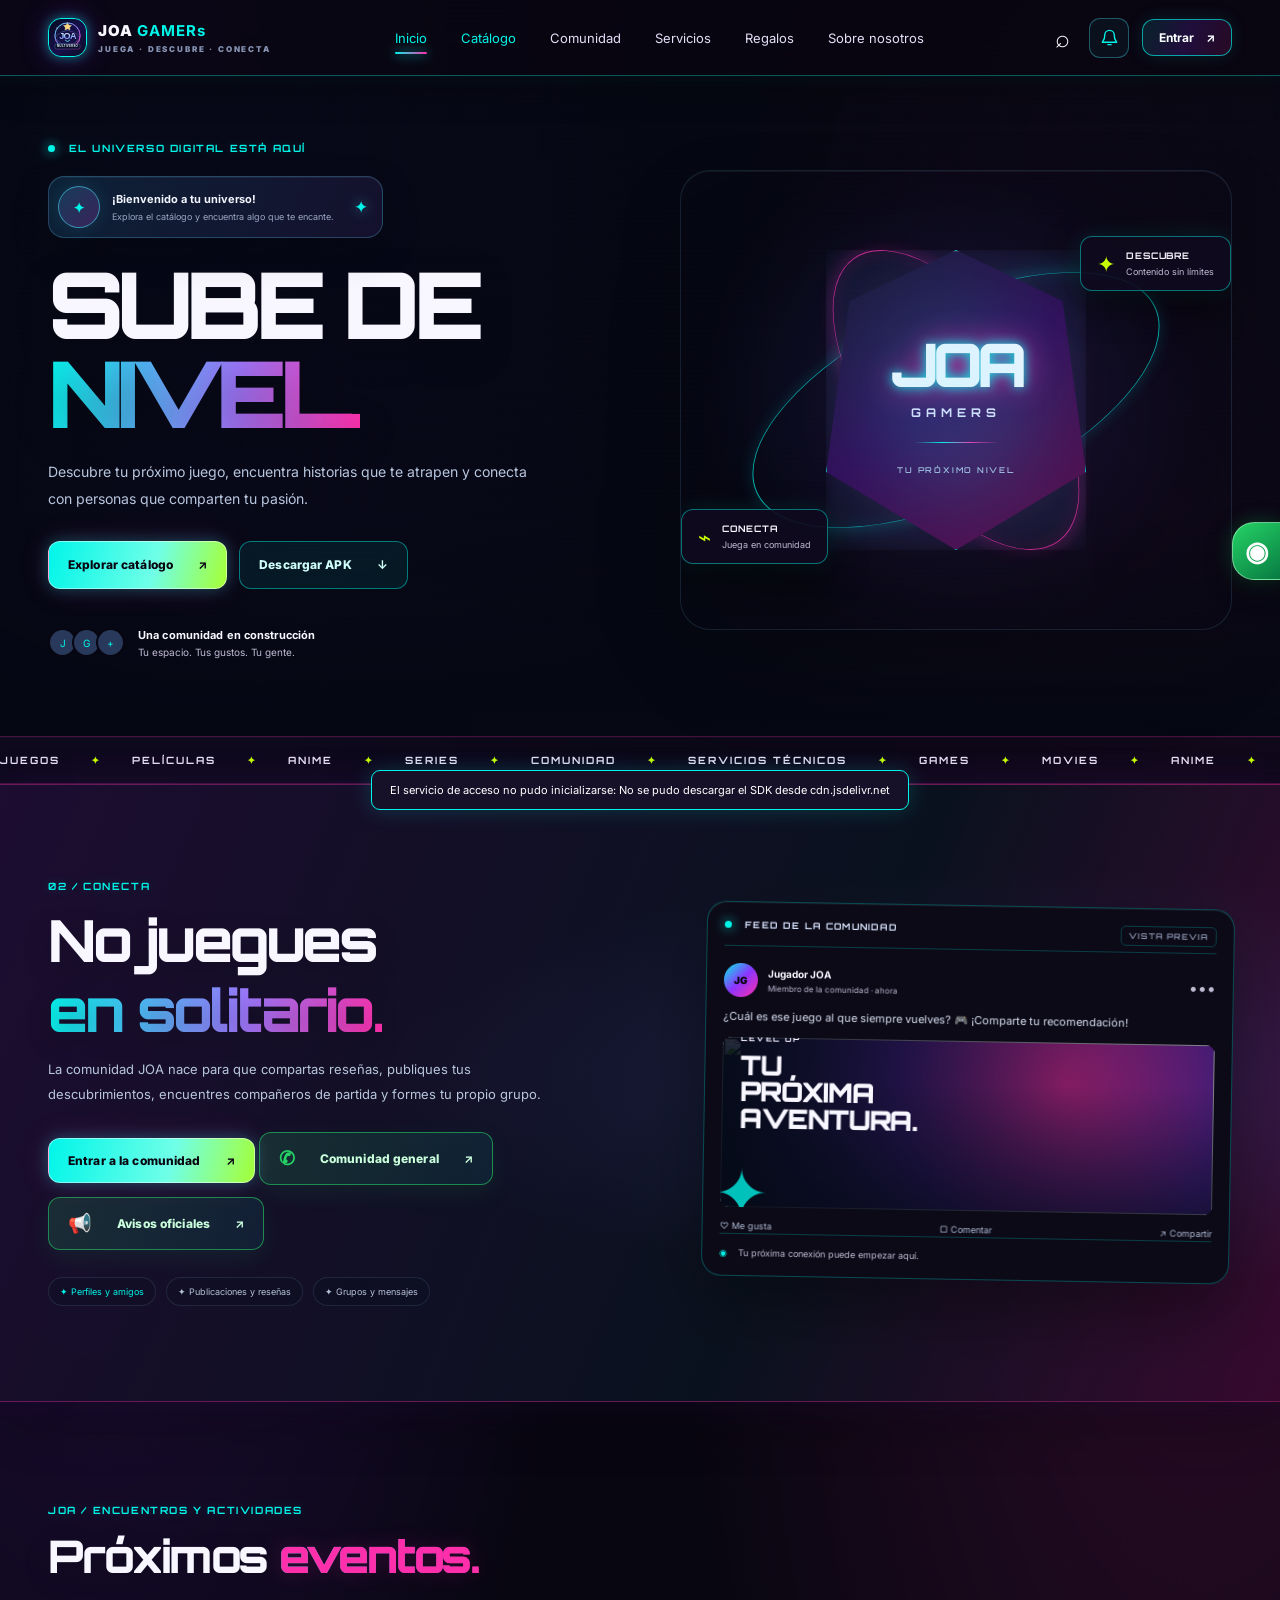
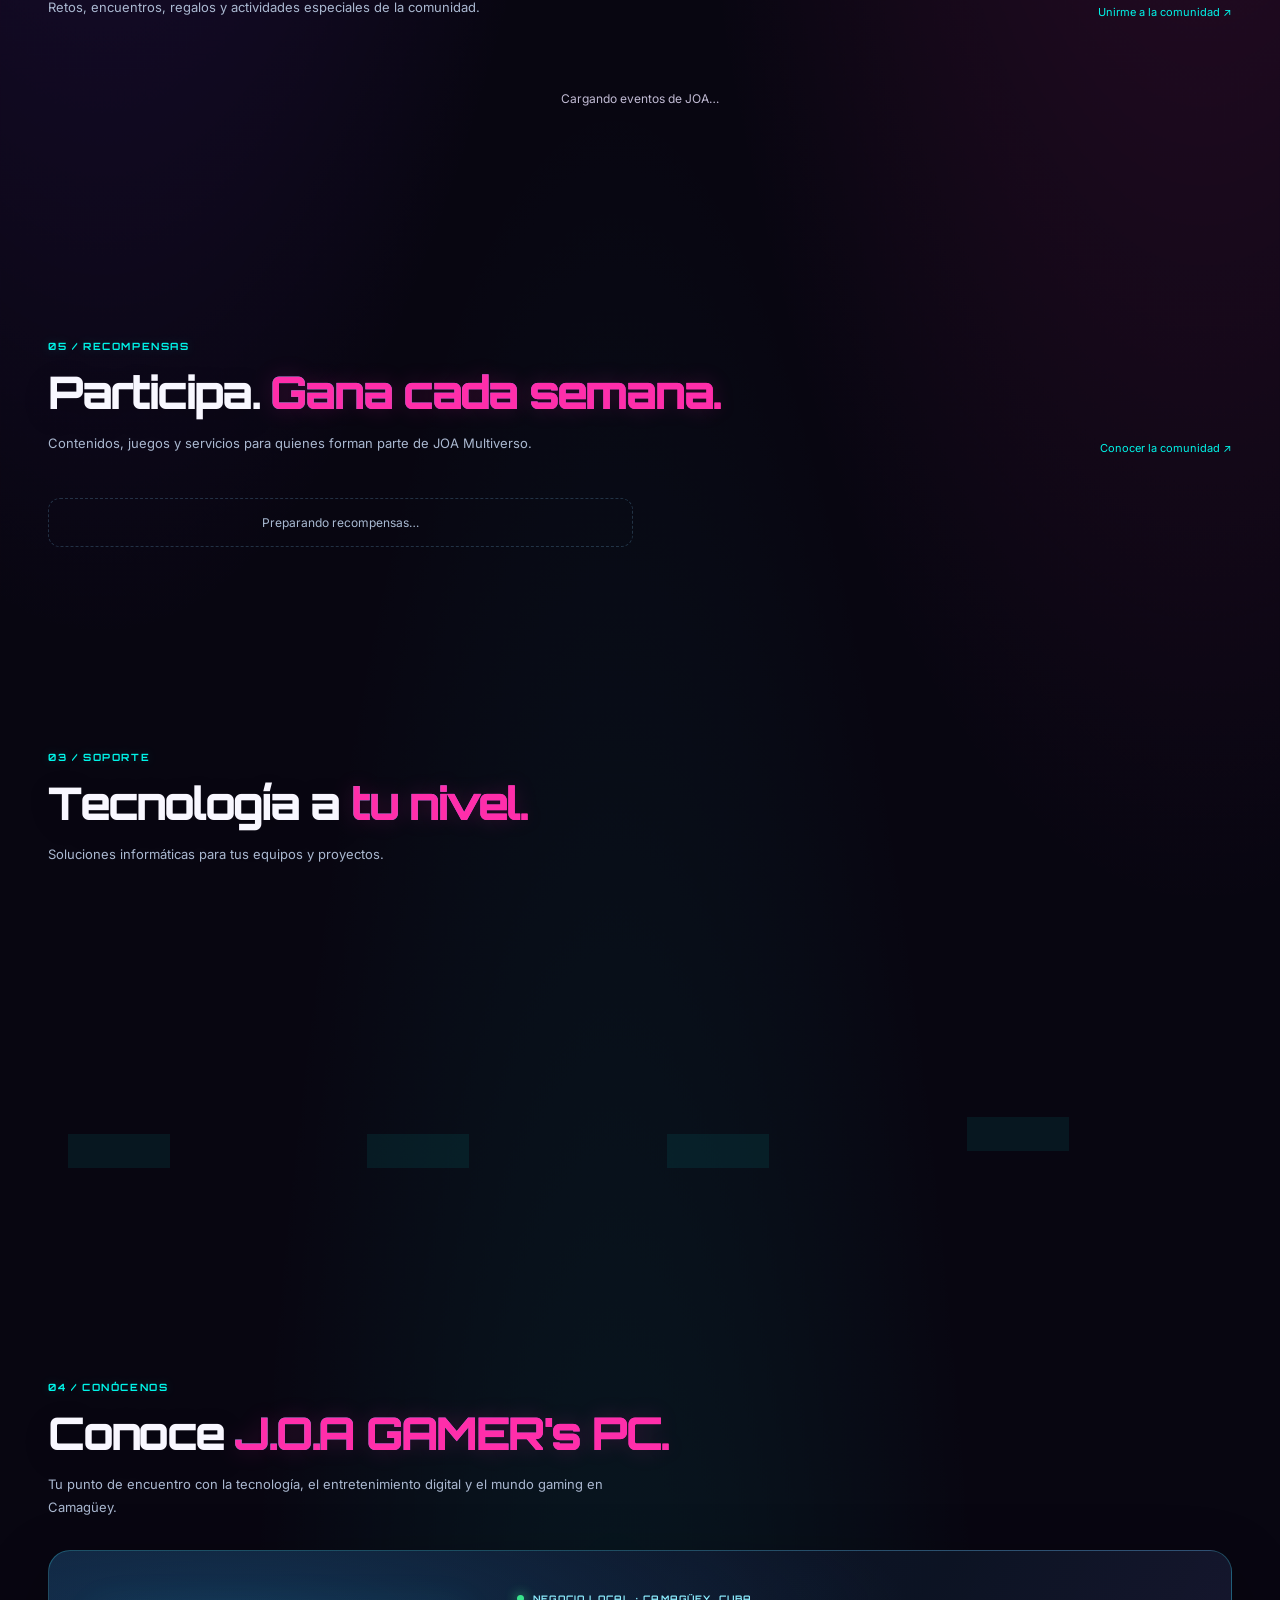
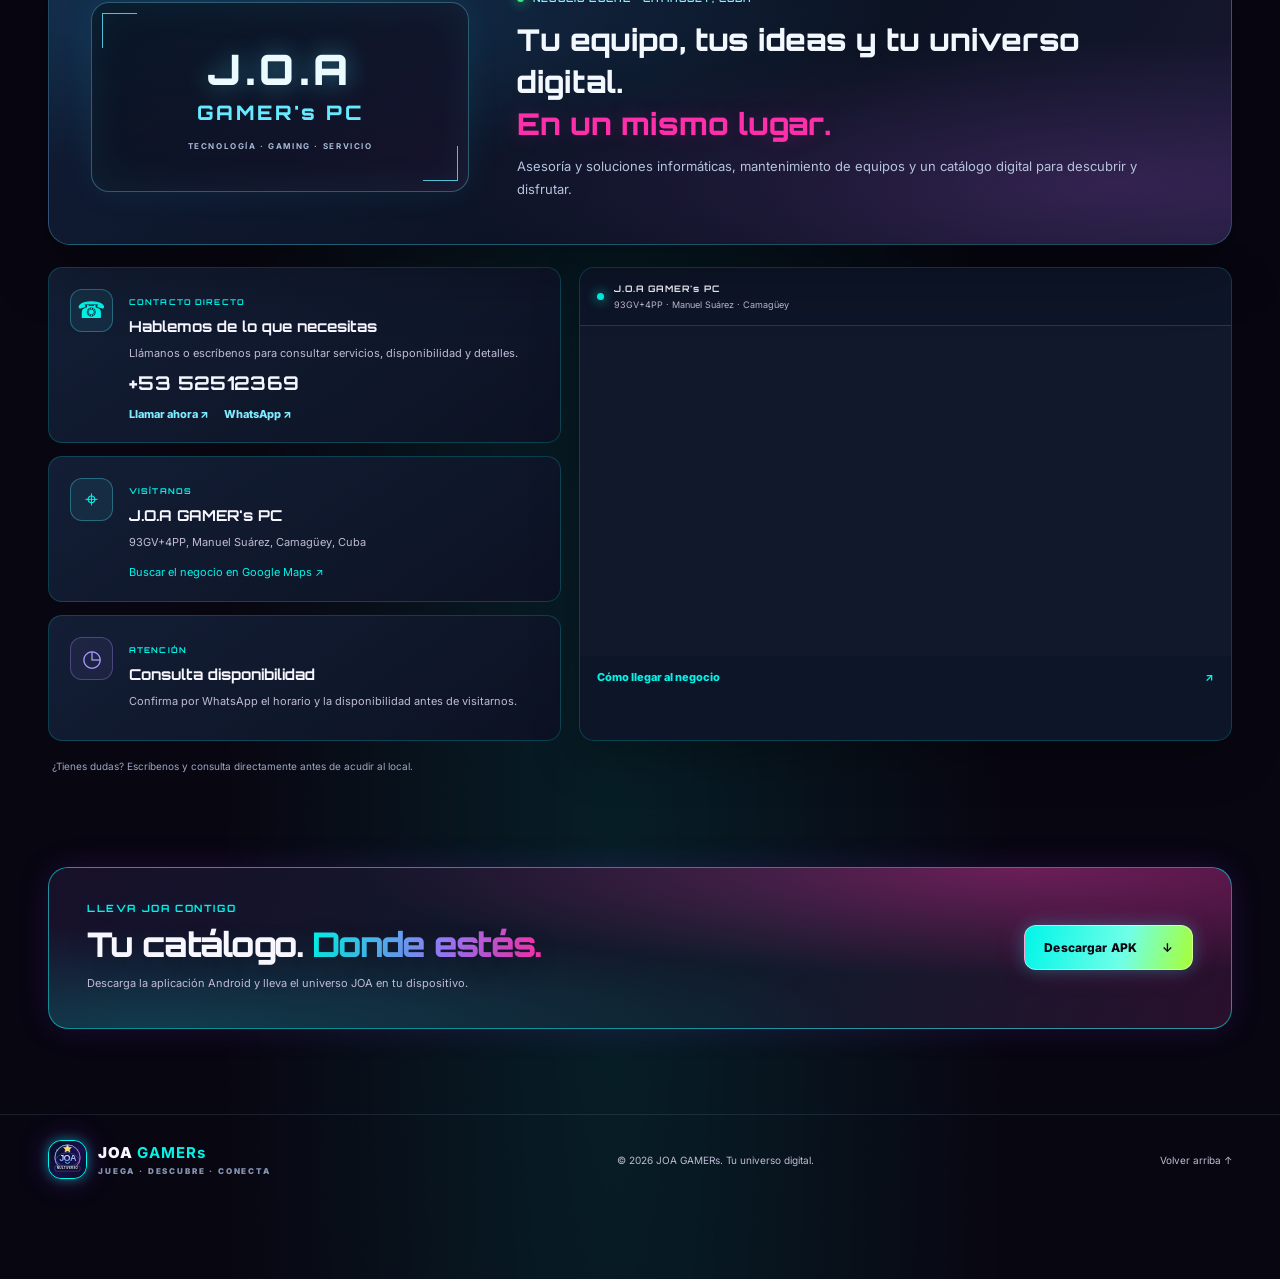
==== commit be3cc9e9: "Bust cached app script after startup fix" ====
--- a/index.html
+++ b/index.html
@@ -188,5 +188,5 @@
 <dialog id="list-friend-dialog" class="catalog-detail-dialog joa-list-dialog"><button type="button" class="dialog-close" id="list-friend-close" aria-label="Cerrar">×</button><div class="eyebrow">JOA / COMPARTIR CON AMIGOS</div><h2>Enviar lista a un amigo</h2><p>Se enviará un enlace de solo lectura mediante vuestro chat privado.</p><label class="joa-list-dialog-label">Amigo<select id="list-friend-select"></select></label><button type="button" class="button button-primary" id="list-friend-confirm">Enviar lista ↗</button></dialog>
 <dialog id="shared-list-dialog" class="catalog-detail-dialog joa-shared-list-dialog"><button type="button" class="dialog-close" id="shared-list-close" aria-label="Cerrar">×</button><div id="shared-list-content"></div><div class="joa-shared-list-actions"><button type="button" class="button button-primary" id="shared-list-print">Imprimir lista</button><button type="button" class="catalog-refresh" id="shared-list-close-action">Cerrar</button></div></dialog>
 <section id="joa-list-print-area" aria-hidden="true"></section><div class="toast" id="toast" role="status"></div>
-<script src="config.js?v=20261108-authroot"></script><script src="app.js?v=20261122-trailers2"></script>
+<script src="config.js?v=20261108-authroot"></script><script src="app.js?v=20261122-startupfix1"></script>
 </body></html>
--- a/styles.css
+++ b/styles.css
@@ -4037,3 +4037,15 @@
   .catalog-page .mobile-filter-nav,
   .catalog-page .mobile-nav-spacer{display:none!important}
 }
+
+/* JOA FIX · dock móvil: mantener solo tres accesos + separador + filtros */
+@media(max-width:650px){
+  .catalog-page .mobile-nav>a:nth-of-type(n+4){display:none!important}
+  .catalog-page .mobile-nav{
+    grid-template-columns:repeat(3,minmax(0,1fr)) minmax(12px,.42fr) minmax(76px,auto)!important;
+    grid-auto-flow:row;
+    grid-template-rows:minmax(43px,auto);
+  }
+  .catalog-page .mobile-nav>.mobile-nav-spacer{display:block!important}
+  .catalog-page .mobile-nav>#mobile-catalog-filter{display:flex!important}
+}
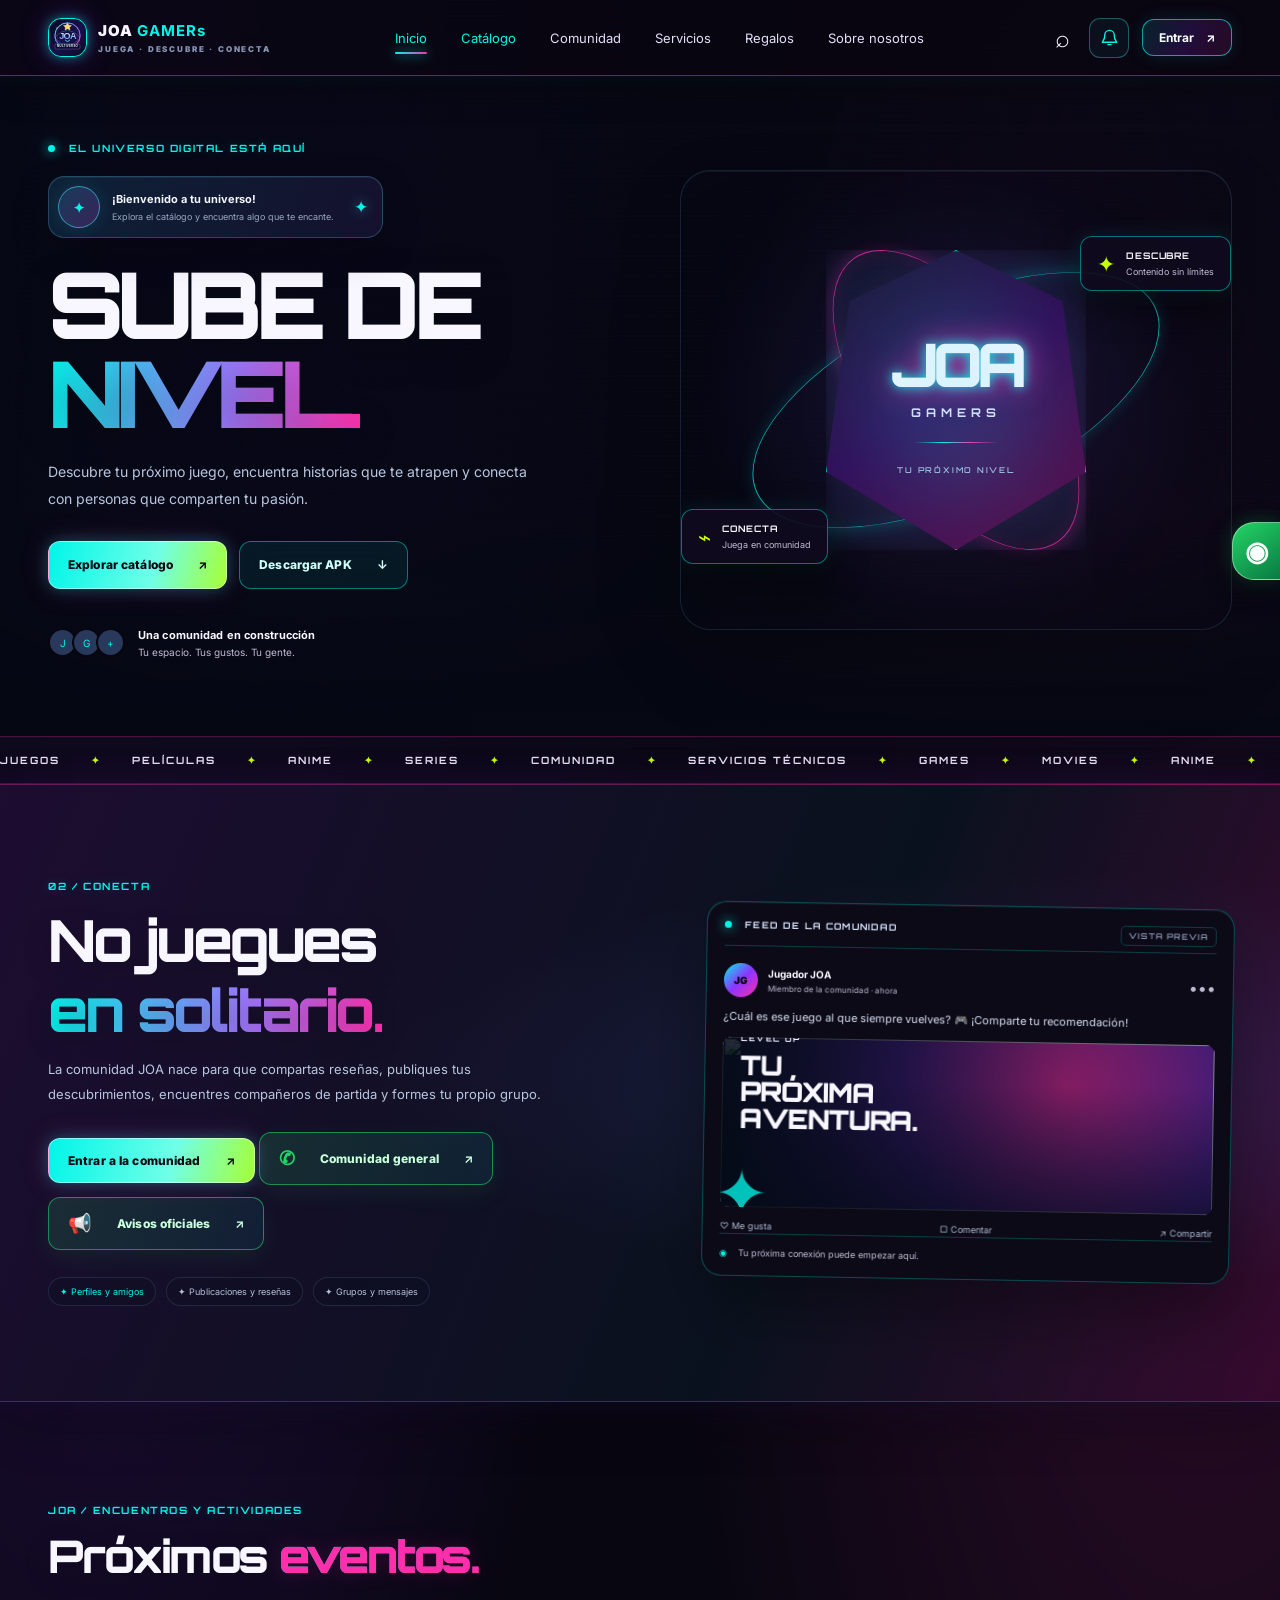
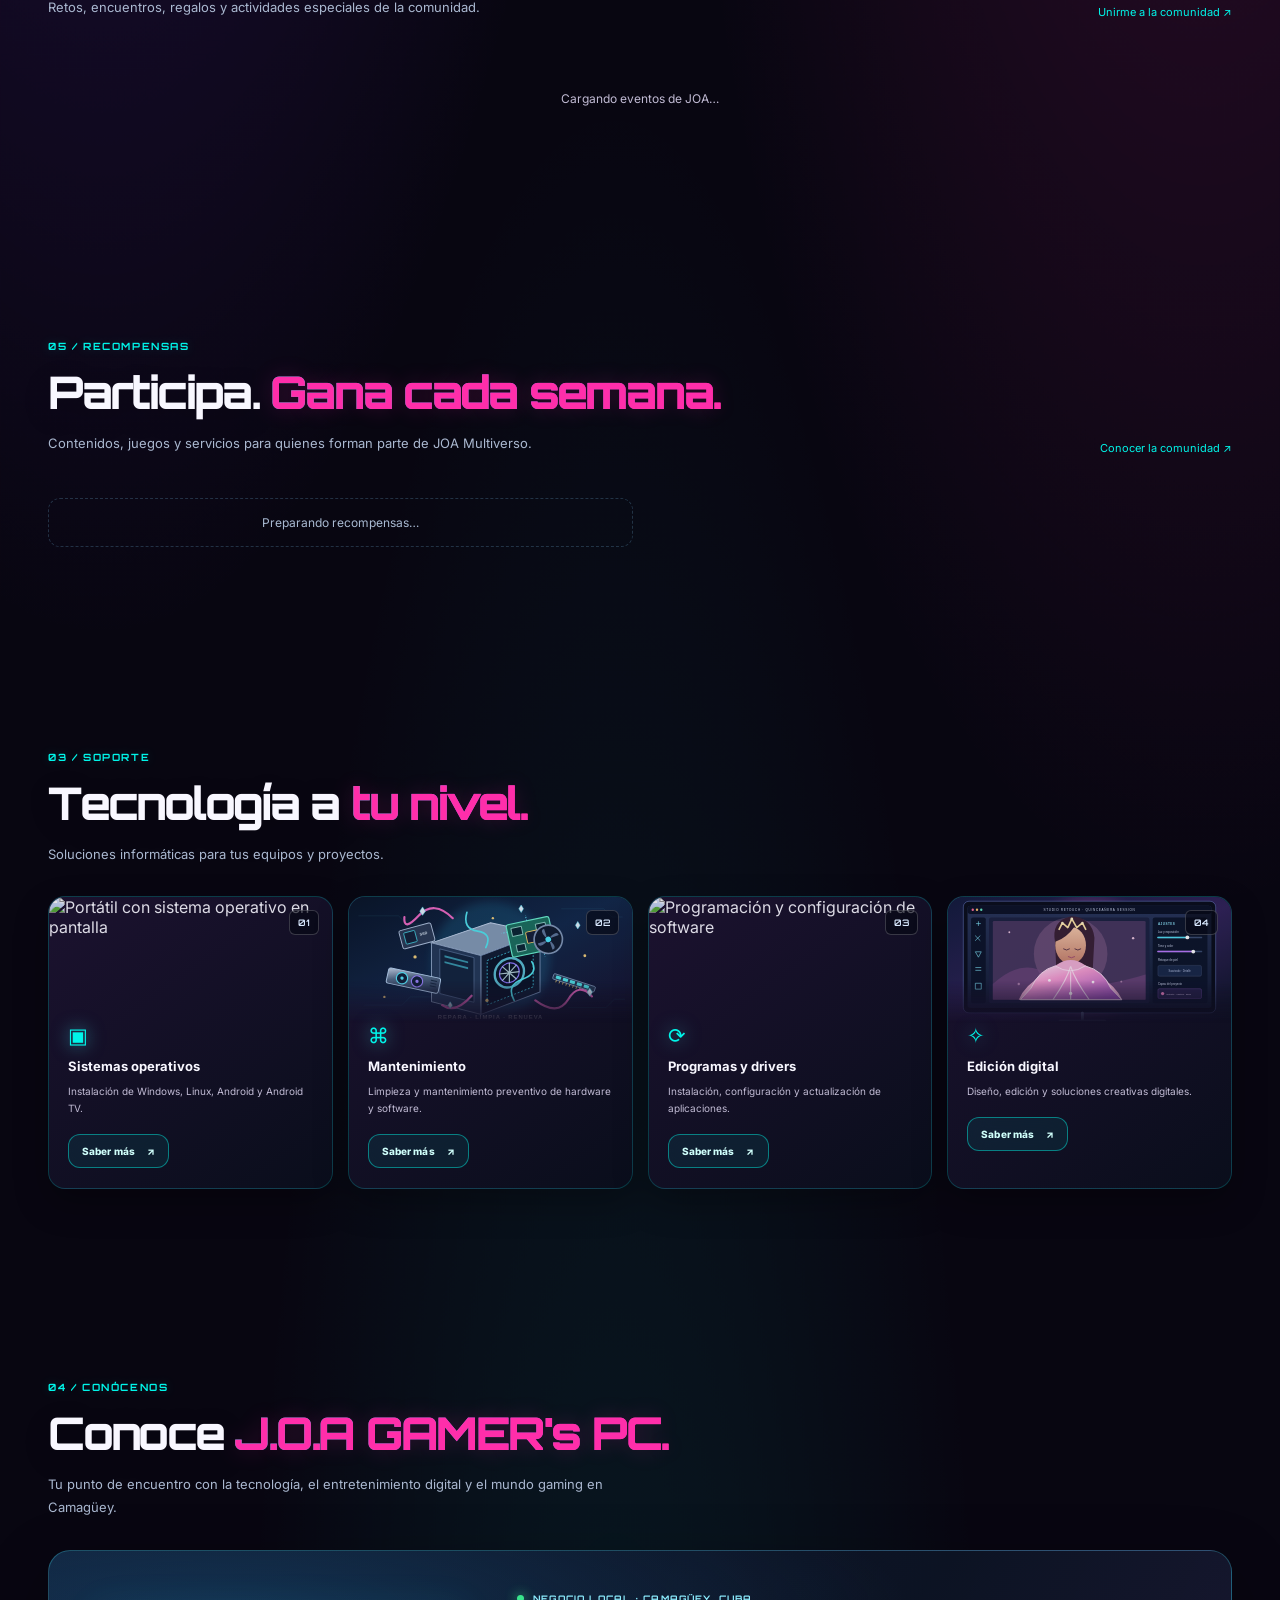
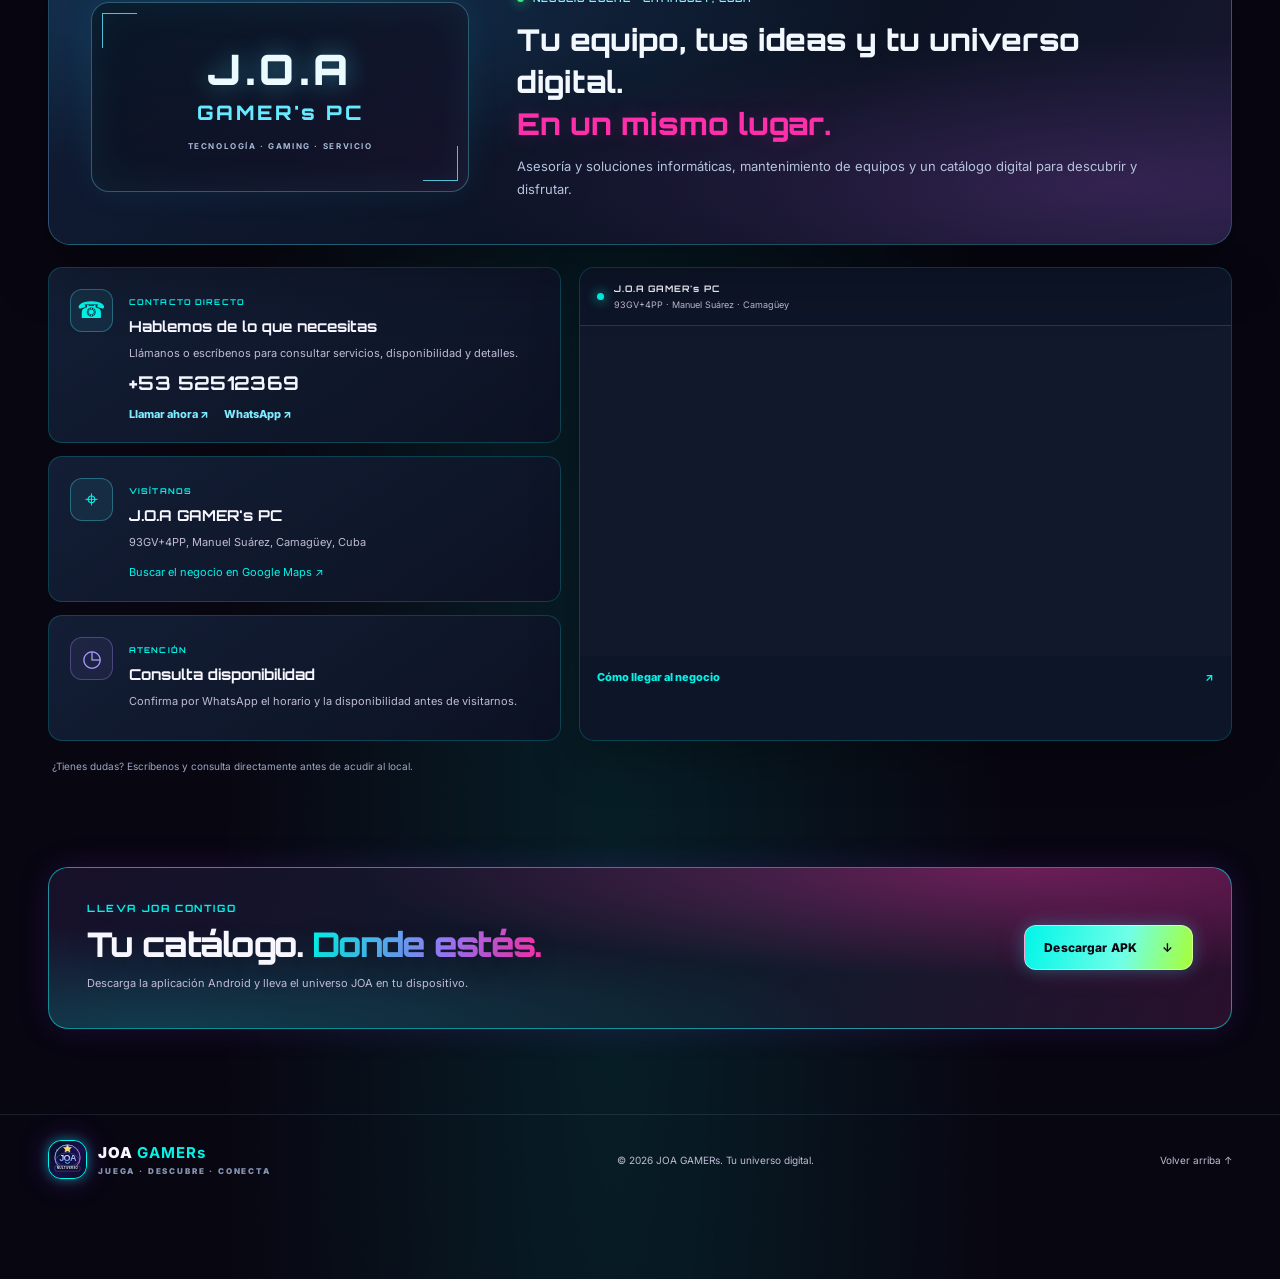
==== commit 9bb0cd10: "Refresh shared layout assets" ====
--- a/index.html
+++ b/index.html
@@ -22,7 +22,7 @@
 <link rel="icon" type="image/svg+xml" href="assets/ioa-multiverso-icon.svg?v=20261108">
 <title>JOA Multiverso | Videojuegos, anime, cine y comunidad gamer</title>
 <link rel="preconnect" href="https://fonts.googleapis.com"><link rel="preconnect" href="https://fonts.gstatic.com" crossorigin><link href="https://fonts.googleapis.com/css2?family=Orbitron:wght@500;600;700;800;900&family=Inter:wght@400;500;600;700;800&display=swap" rel="stylesheet">
-<link rel="stylesheet" href="styles.css?v=20261122-reviewfix1"></head>
+<link rel="stylesheet" href="styles.css?v=20261123-evenrows1"></head>
 <script type="application/ld+json">
 {
   "@context": "https://schema.org",
@@ -188,5 +188,5 @@
 <dialog id="list-friend-dialog" class="catalog-detail-dialog joa-list-dialog"><button type="button" class="dialog-close" id="list-friend-close" aria-label="Cerrar">×</button><div class="eyebrow">JOA / COMPARTIR CON AMIGOS</div><h2>Enviar lista a un amigo</h2><p>Se enviará un enlace de solo lectura mediante vuestro chat privado.</p><label class="joa-list-dialog-label">Amigo<select id="list-friend-select"></select></label><button type="button" class="button button-primary" id="list-friend-confirm">Enviar lista ↗</button></dialog>
 <dialog id="shared-list-dialog" class="catalog-detail-dialog joa-shared-list-dialog"><button type="button" class="dialog-close" id="shared-list-close" aria-label="Cerrar">×</button><div id="shared-list-content"></div><div class="joa-shared-list-actions"><button type="button" class="button button-primary" id="shared-list-print">Imprimir lista</button><button type="button" class="catalog-refresh" id="shared-list-close-action">Cerrar</button></div></dialog>
 <section id="joa-list-print-area" aria-hidden="true"></section><div class="toast" id="toast" role="status"></div>
-<script src="config.js?v=20261108-authroot"></script><script src="app.js?v=20261122-startupfix1"></script>
+<script src="config.js?v=20261108-authroot"></script><script src="app.js?v=20261123-evenrows1"></script>
 </body></html>
--- a/styles.css
+++ b/styles.css
@@ -4049,3 +4049,322 @@
   .catalog-page .mobile-nav>.mobile-nav-spacer{display:block!important}
   .catalog-page .mobile-nav>#mobile-catalog-filter{display:flex!important}
 }
+
+
+/* JOA DESKTOP WIDE · catálogo adaptable a monitores grandes */
+@media (min-width:901px){
+  .catalog-page main>#catalog.shell{
+    width:min(2200px,calc(100% - clamp(48px,4.2vw,112px)))!important;
+    max-width:none!important;
+    margin-inline:auto!important;
+  }
+  .catalog-page #catalog{
+    width:100%!important;
+    max-width:none!important;
+    padding-inline:clamp(4px,1vw,18px);
+  }
+  .catalog-page #catalog-results>.content-grid{
+    display:grid!important;
+    grid-template-columns:repeat(4,minmax(0,1fr))!important;
+    gap:clamp(16px,1.25vw,26px)!important;
+    align-items:stretch;
+  }
+  .catalog-page #catalog-results>.content-grid>.catalog-card-wrap{
+    min-width:0;
+    height:100%;
+  }
+  .catalog-page #catalog-results .catalog-live-card{
+    height:100%;
+    min-height:100%;
+    border-radius:19px;
+    border:1px solid rgba(112,205,255,.2);
+    background:linear-gradient(155deg,rgba(20,34,59,.98),rgba(7,13,28,.99));
+    box-shadow:0 13px 32px rgba(0,0,0,.24),inset 0 1px 0 rgba(255,255,255,.045);
+    transition:transform .24s ease,border-color .24s ease,box-shadow .24s ease;
+  }
+  .catalog-page #catalog-results .catalog-live-card .poster{
+    aspect-ratio:3/4;
+    overflow:hidden;
+    background:radial-gradient(ellipse at 50% 30%,#294e78,#10172c 74%);
+  }
+  .catalog-page #catalog-results .catalog-live-card .poster img{
+    transition:transform .55s cubic-bezier(.2,.7,.2,1),filter .35s ease;
+  }
+  .catalog-page #catalog-results .catalog-live-card>div:last-child{
+    display:flex;
+    flex-direction:column;
+    align-items:flex-start;
+    gap:8px;
+    min-height:112px;
+    padding:clamp(13px,.9vw,19px);
+  }
+  .catalog-page #catalog-results .catalog-live-card>div:last-child>b{
+    font-size:clamp(13px,.78vw,16px);
+    line-height:1.42;
+    letter-spacing:-.015em;
+    -webkit-line-clamp:2;
+    min-height:2.8em;
+    margin:0;
+  }
+  .catalog-page #catalog-results .catalog-live-card .catalog-review-compact{
+    font-size:10px;
+    line-height:1.45;
+  }
+  .catalog-page #catalog-results .catalog-live-card:hover{
+    transform:translateY(-7px);
+    border-color:rgba(72,233,255,.62);
+    box-shadow:0 22px 48px rgba(0,0,0,.38),0 0 0 1px rgba(72,233,255,.12),0 0 28px rgba(72,190,255,.09);
+  }
+  .catalog-page #catalog-results .catalog-live-card:hover .poster img{
+    transform:scale(1.055);
+    filter:saturate(1.08) contrast(1.035);
+  }
+  .catalog-page #catalog-results .catalog-type-badge{
+    top:12px;left:12px;
+    padding:7px 10px;
+    border-radius:8px;
+    font-size:9px;
+    letter-spacing:.1em;
+  }
+  .catalog-page #catalog-results .catalog-card-wrap>.favorite-toggle{
+    top:12px;right:12px;
+    width:40px;height:40px;
+    backdrop-filter:blur(14px);
+  }
+}
+@media (min-width:1400px){
+  .catalog-page #catalog-results>.content-grid{grid-template-columns:repeat(5,minmax(0,1fr))!important}
+}
+@media (min-width:1850px){
+  .catalog-page #catalog-results>.content-grid{grid-template-columns:repeat(6,minmax(0,1fr))!important}
+}
+@media (min-width:2250px){
+  .catalog-page #catalog-results>.content-grid{grid-template-columns:repeat(7,minmax(0,1fr))!important}
+}
+@media (min-width:901px) and (max-width:1199px){
+  .catalog-page main>#catalog.shell{width:calc(100% - 48px)!important}
+  .catalog-page #catalog-results>.content-grid{grid-template-columns:repeat(3,minmax(0,1fr))!important}
+}
+
+
+/* JOA DETAIL VIEW · amplia la ficha, elimina huecos y adapta medios a cada pantalla */
+#catalog-detail-dialog[open]{
+  width:min(94vw,2100px);
+  max-width:none;
+  max-height:92dvh;
+  margin:auto;
+  overflow:auto;
+  overscroll-behavior:contain;
+  border-radius:22px;
+}
+#catalog-detail-content{
+  display:grid;
+  grid-template-columns:clamp(260px,22vw,430px) minmax(0,1fr);
+  align-items:start;
+  gap:clamp(22px,2.2vw,46px);
+  padding:clamp(24px,2.2vw,48px);
+}
+#catalog-detail-content>.detail-hero{
+  grid-column:1;
+  grid-row:1;
+  width:100%;
+  min-width:0;
+  max-height: min(66dvh,720px);
+  aspect-ratio:2/3;
+  align-self:start;
+}
+#catalog-detail-content>.detail-info{
+  grid-column:2;
+  grid-row:1;
+  min-width:0;
+  align-self:center;
+  padding:clamp(8px,1.2vw,24px) 0;
+}
+#catalog-detail-content .detail-info h2{
+  font-size:clamp(26px,2.1vw,46px);
+  line-height:1.12;
+}
+#catalog-detail-content .detail-description{
+  max-width:82ch;
+  font-size:clamp(13px,.85vw,16px);
+  line-height:1.85;
+}
+#catalog-detail-content .detail-meta-line{
+  font-size:clamp(11px,.72vw,13px);
+  margin:7px 7px 0 0;
+  padding:9px 12px;
+}
+#catalog-detail-content>.catalog-media-section,
+#catalog-detail-content>.catalog-item-reviews{
+  grid-column:1/-1;
+  width:100%;
+  min-width:0;
+}
+#catalog-detail-content>.catalog-media-section{
+  margin:0;
+  padding:clamp(18px,1.5vw,30px) 0 4px;
+}
+#catalog-detail-content .catalog-media-section h3{
+  font-size:clamp(15px,1vw,19px);
+  margin-bottom:16px;
+}
+#catalog-detail-content .catalog-screenshot-grid{
+  grid-template-columns:repeat(auto-fit,minmax(min(100%,220px),1fr));
+  gap:clamp(10px,.9vw,18px);
+}
+#catalog-detail-content .catalog-screenshot{
+  width:100%;
+  aspect-ratio:16/9;
+  border-radius:12px;
+}
+#catalog-detail-content .catalog-media-section:has(iframe),
+#catalog-detail-content .catalog-media-section:has(video){
+  display:grid;
+  grid-template-columns:repeat(auto-fit,minmax(min(100%,520px),1fr));
+  align-items:start;
+  gap:14px 18px;
+}
+#catalog-detail-content .catalog-media-section:has(iframe) h3,
+#catalog-detail-content .catalog-media-section:has(video) h3{
+  grid-column:1/-1;
+}
+#catalog-detail-content .catalog-media-section iframe,
+#catalog-detail-content .catalog-media-section video{
+  width:100%;
+  max-width:none;
+  min-width:0;
+  margin:0;
+  border-radius:14px;
+}
+#catalog-detail-content>.catalog-item-reviews{
+  margin-top:4px;
+  padding-top:clamp(20px,1.8vw,34px);
+}
+@media(min-width:1600px){
+  #catalog-detail-dialog[open]{width:min(94vw,2200px);max-height:94dvh}
+  #catalog-detail-content{grid-template-columns:clamp(340px,21vw,480px) minmax(0,1fr)}
+  #catalog-detail-content>.detail-hero{max-height:min(70dvh,820px)}
+}
+@media(min-width:651px) and (max-width:1000px){
+  #catalog-detail-dialog[open]{width:94vw;max-height:92dvh}
+  #catalog-detail-content{grid-template-columns:minmax(210px,30%) minmax(0,1fr);gap:20px;padding:22px}
+  #catalog-detail-content>.detail-hero{max-height:54dvh}
+  #catalog-detail-content .catalog-media-section:has(iframe),
+  #catalog-detail-content .catalog-media-section:has(video){grid-template-columns:minmax(0,1fr)}
+}
+@media(max-width:650px){
+  #catalog-detail-dialog[open]{
+    width:calc(100vw - 20px);
+    max-width:none;
+    max-height:calc(100dvh - 20px - env(safe-area-inset-top));
+    border-radius:18px;
+  }
+  #catalog-detail-content{
+    grid-template-columns:minmax(0,1fr);
+    gap:13px;
+    padding:16px 15px 20px;
+  }
+  #catalog-detail-content>.detail-hero{
+    grid-column:1;
+    grid-row:auto;
+    width:min(100%,270px);
+    max-height:34dvh;
+    aspect-ratio:2/3;
+    margin-inline:auto;
+  }
+  #catalog-detail-content>.detail-info{
+    grid-column:1;
+    grid-row:auto;
+    padding:2px 0 4px;
+  }
+  #catalog-detail-content .detail-info h2{font-size:clamp(22px,6vw,29px)}
+  #catalog-detail-content .detail-description{font-size:12px}
+  #catalog-detail-content>.catalog-media-section,
+  #catalog-detail-content>.catalog-item-reviews{grid-column:1}
+  #catalog-detail-content .catalog-screenshot-grid{grid-template-columns:repeat(2,minmax(0,1fr));gap:8px}
+  #catalog-detail-content .catalog-media-section:has(iframe),
+  #catalog-detail-content .catalog-media-section:has(video){grid-template-columns:minmax(0,1fr);gap:12px}
+  #catalog-detail-content .catalog-media-section iframe,
+  #catalog-detail-content .catalog-media-section video{width:100%;max-width:none}
+}
+@media(max-width:380px){
+  #catalog-detail-content{padding:13px 12px 17px}
+  #catalog-detail-content .catalog-screenshot-grid{grid-template-columns:minmax(0,1fr)}
+}
+
+
+/* JOA DETAIL REFINEMENT · escala equilibrada, medios contenidos */
+#catalog-detail-dialog[open]{
+  width:min(90vw,1640px);
+  max-height:90dvh;
+  border-radius:20px;
+}
+#catalog-detail-content{
+  grid-template-columns:clamp(210px,18vw,330px) minmax(0,1fr);
+  gap:clamp(18px,1.7vw,30px);
+  padding:clamp(20px,1.8vw,32px);
+}
+#catalog-detail-content>.detail-hero{
+  width:100%;
+  max-height:min(56dvh,560px);
+}
+#catalog-detail-content>.detail-info{padding:4px 0}
+#catalog-detail-content .detail-info h2{font-size:clamp(23px,1.65vw,34px)}
+#catalog-detail-content .detail-description{
+  max-width:76ch;
+  font-size:clamp(12px,.72vw,14px);
+  line-height:1.72;
+}
+#catalog-detail-content .catalog-screenshot-grid{
+  grid-template-columns:repeat(auto-fit,minmax(min(100%,170px),230px));
+  justify-content:start;
+  gap:12px;
+}
+#catalog-detail-content .catalog-screenshot{
+  max-height:145px;
+  object-fit:cover;
+}
+#catalog-detail-content .catalog-media-section:has(iframe),
+#catalog-detail-content .catalog-media-section:has(video){
+  display:grid;
+  grid-template-columns:repeat(auto-fit,minmax(min(100%,340px),480px));
+  justify-content:start;
+  gap:12px 16px;
+}
+#catalog-detail-content .catalog-media-section iframe,
+#catalog-detail-content .catalog-media-section video{
+  width:100%;
+  max-width:480px;
+  max-height:270px;
+  aspect-ratio:16/9;
+}
+@media(min-width:1600px){
+  #catalog-detail-dialog[open]{width:min(88vw,1720px);max-height:92dvh}
+  #catalog-detail-content{grid-template-columns:clamp(250px,17vw,360px) minmax(0,1fr)}
+  #catalog-detail-content>.detail-hero{max-height:min(60dvh,620px)}
+}
+@media(min-width:651px) and (max-width:1000px){
+  #catalog-detail-dialog[open]{width:92vw}
+  #catalog-detail-content{grid-template-columns:minmax(185px,27%) minmax(0,1fr);gap:16px;padding:18px}
+  #catalog-detail-content>.detail-hero{max-height:48dvh}
+  #catalog-detail-content .catalog-screenshot-grid{grid-template-columns:repeat(auto-fit,minmax(140px,1fr))}
+  #catalog-detail-content .catalog-media-section:has(iframe),
+  #catalog-detail-content .catalog-media-section:has(video){grid-template-columns:minmax(0,1fr)}
+}
+@media(max-width:650px){
+  #catalog-detail-content>.detail-hero{width:min(100%,210px);max-height:29dvh}
+  #catalog-detail-content .catalog-screenshot-grid{grid-template-columns:repeat(2,minmax(0,1fr))}
+  #catalog-detail-content .catalog-screenshot{max-height:120px}
+  #catalog-detail-content .catalog-media-section iframe,
+  #catalog-detail-content .catalog-media-section video{max-height:220px}
+}
+
+
+
+
+/* JOA GRID BALANCE · distribución equilibrada según los ítems visibles */
+@media(min-width:651px){.catalog-page #catalog-results>.content-grid{display:grid!important;align-items:stretch;gap:clamp(14px,1.15vw,24px)!important}.catalog-page #catalog-results>.content-grid>.catalog-card-wrap{min-width:0;height:100%}}
+@media(max-width:650px){.catalog-page #catalog-results>.content-grid{grid-template-columns:repeat(2,minmax(0,1fr))!important;gap:10px!important}.catalog-page #catalog-results>.content-grid>.catalog-card-wrap{min-width:0}}
+
+/* JOA GRID MATRIX · celdas uniformes para completar filas y columnas */
+.catalog-page #catalog-results>.content-grid>.catalog-grid-spacer{visibility:hidden;pointer-events:none;min-width:0;height:100%;}
